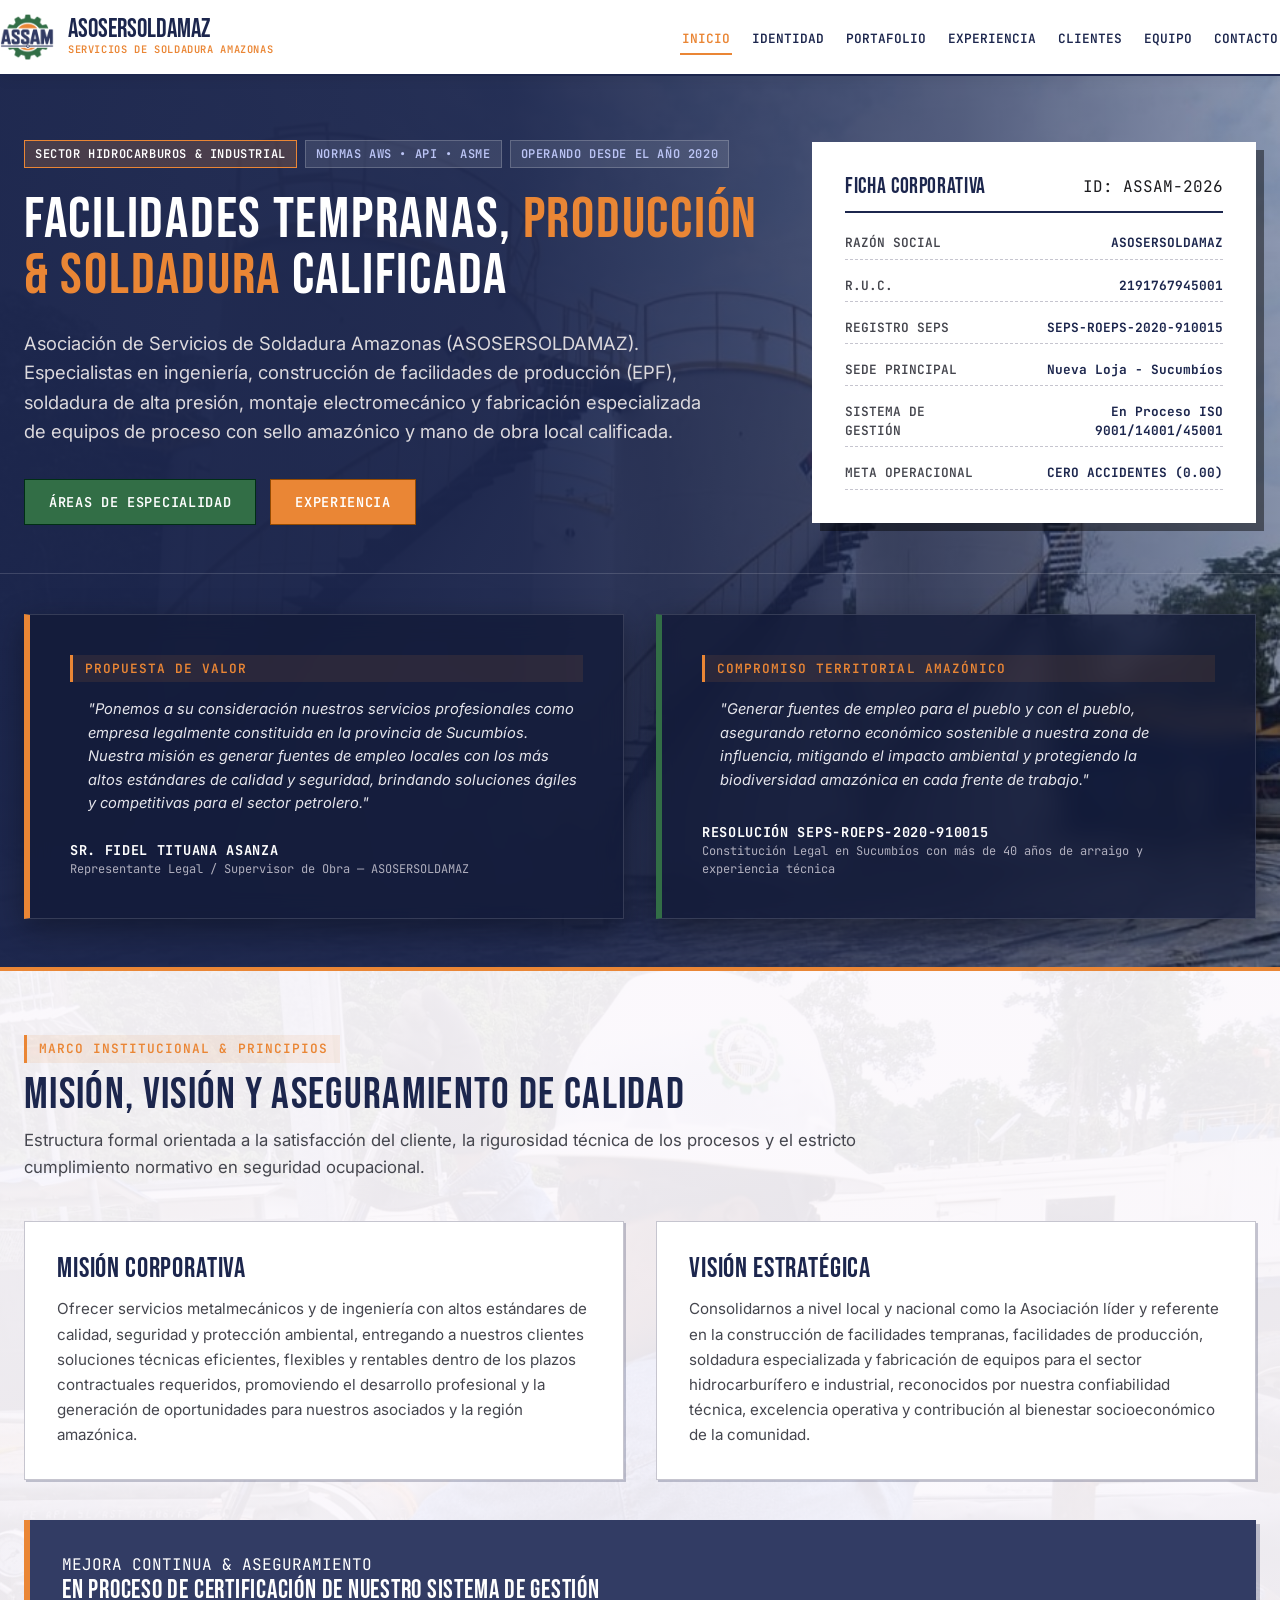
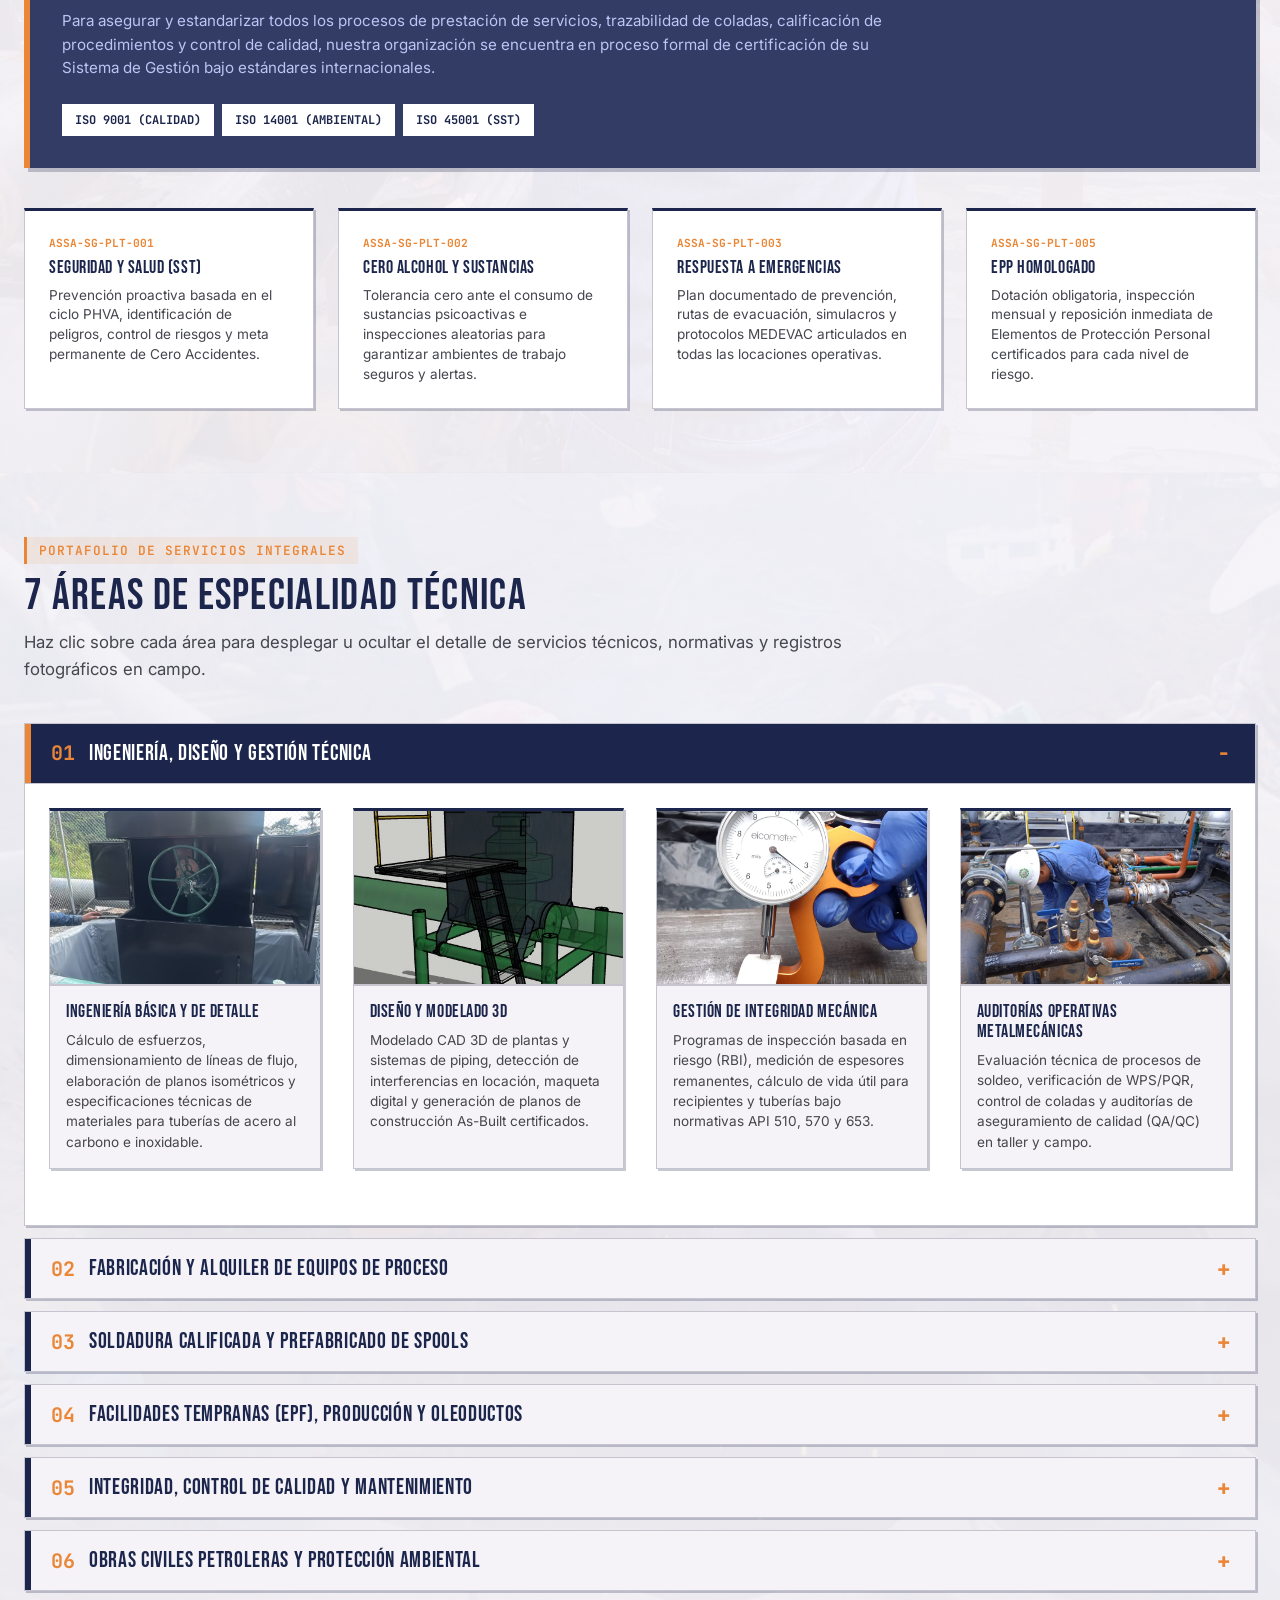
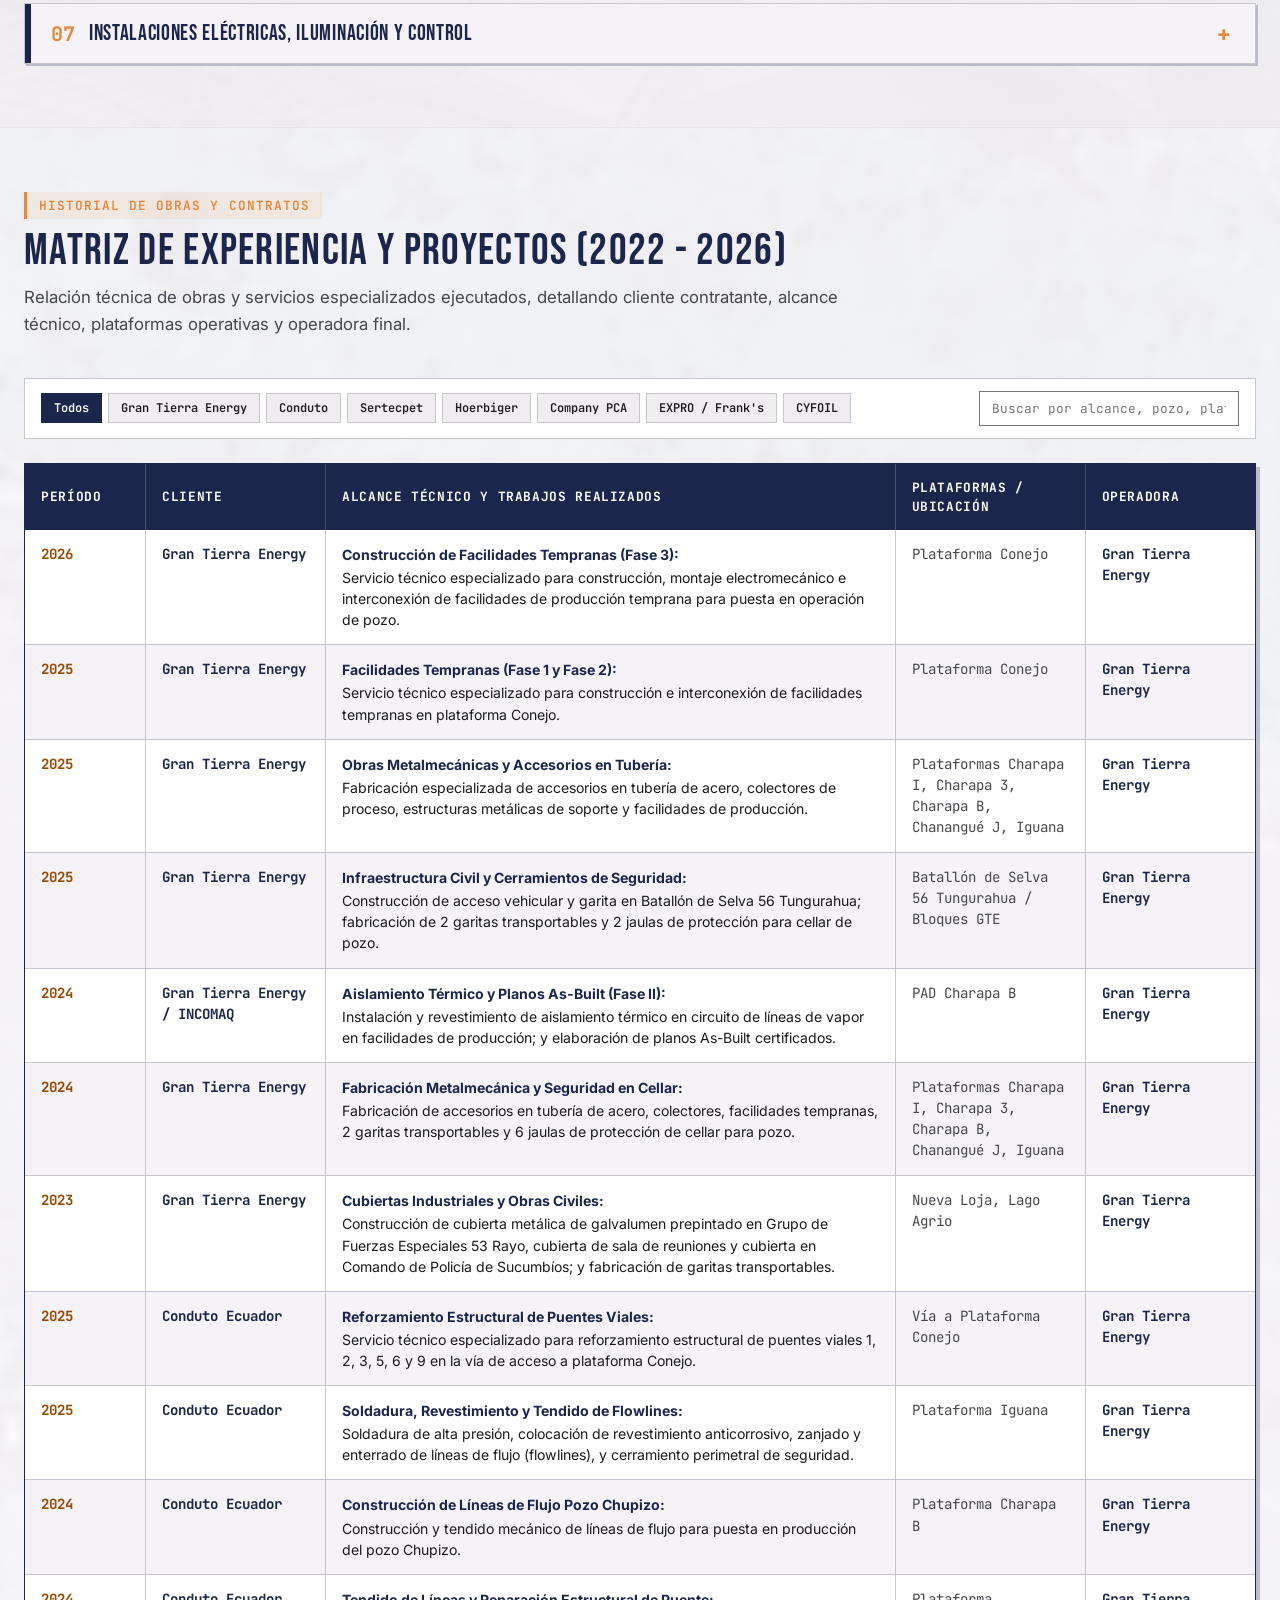
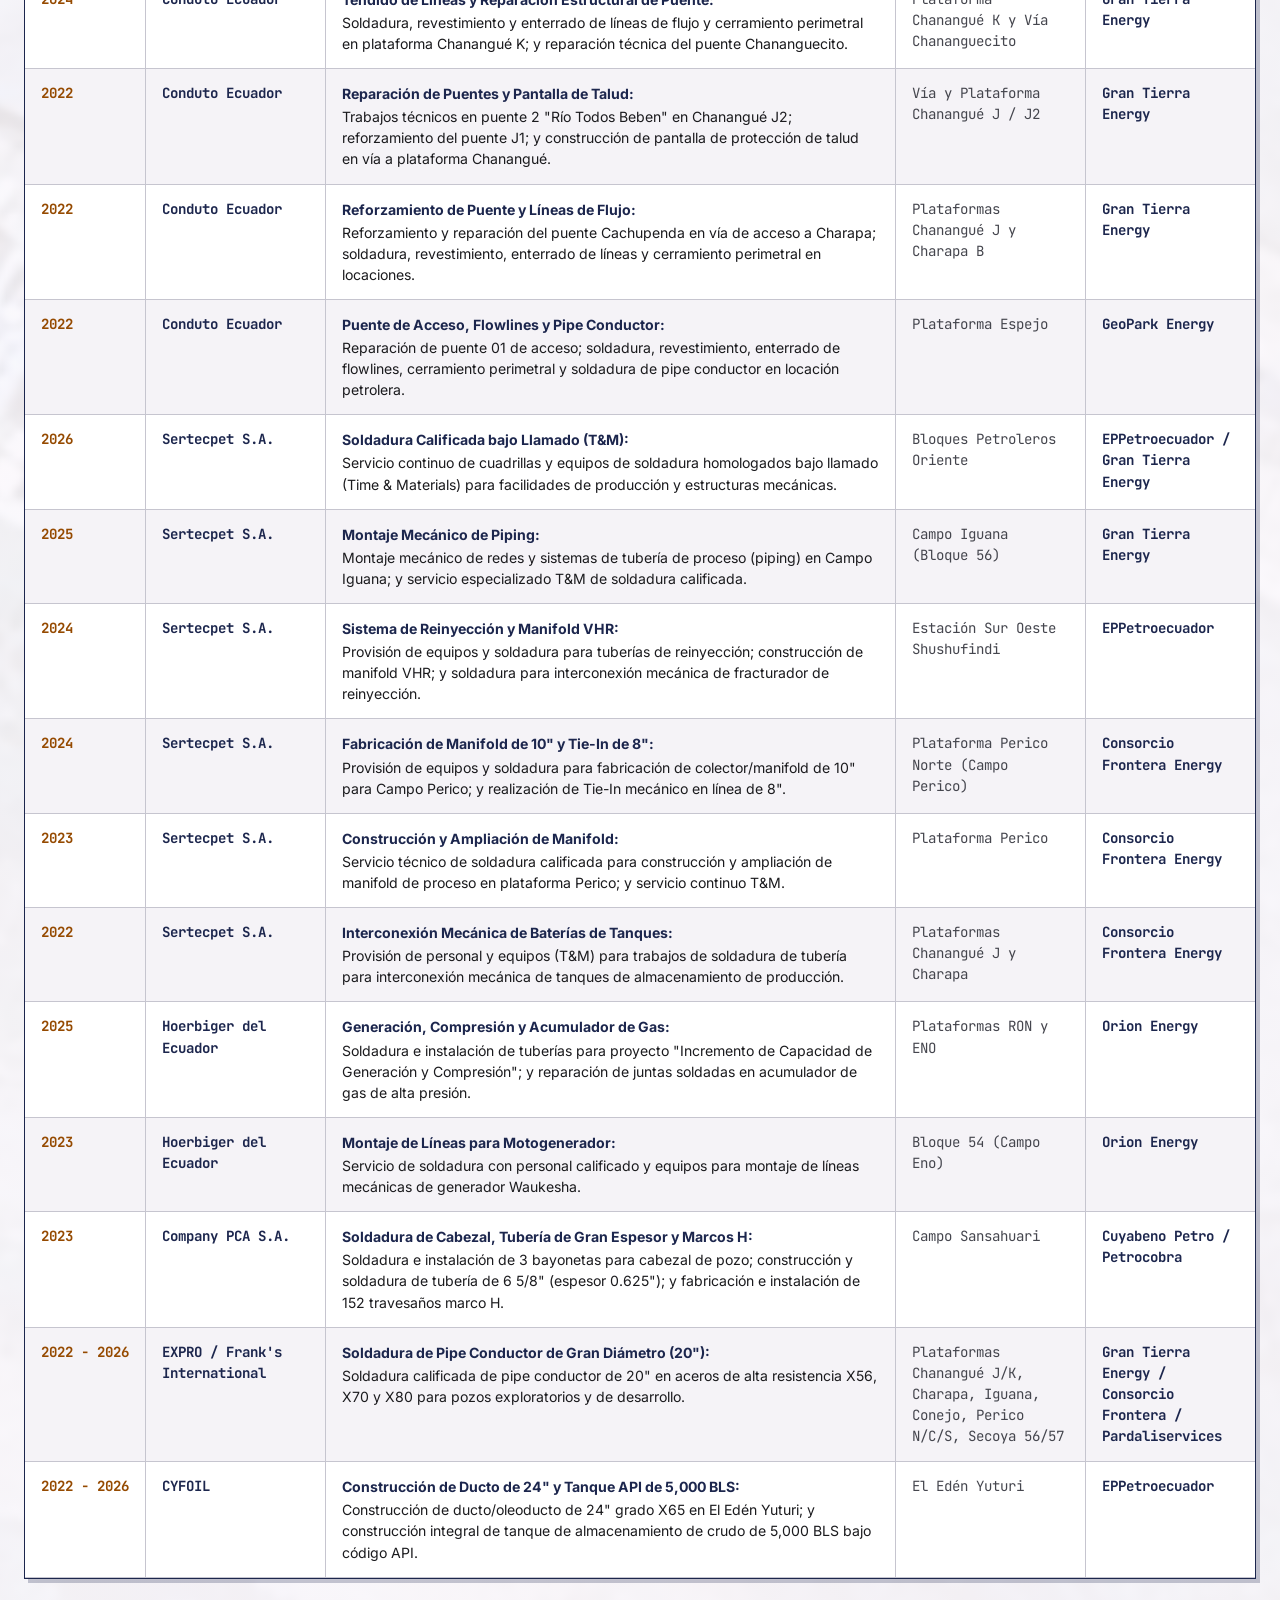
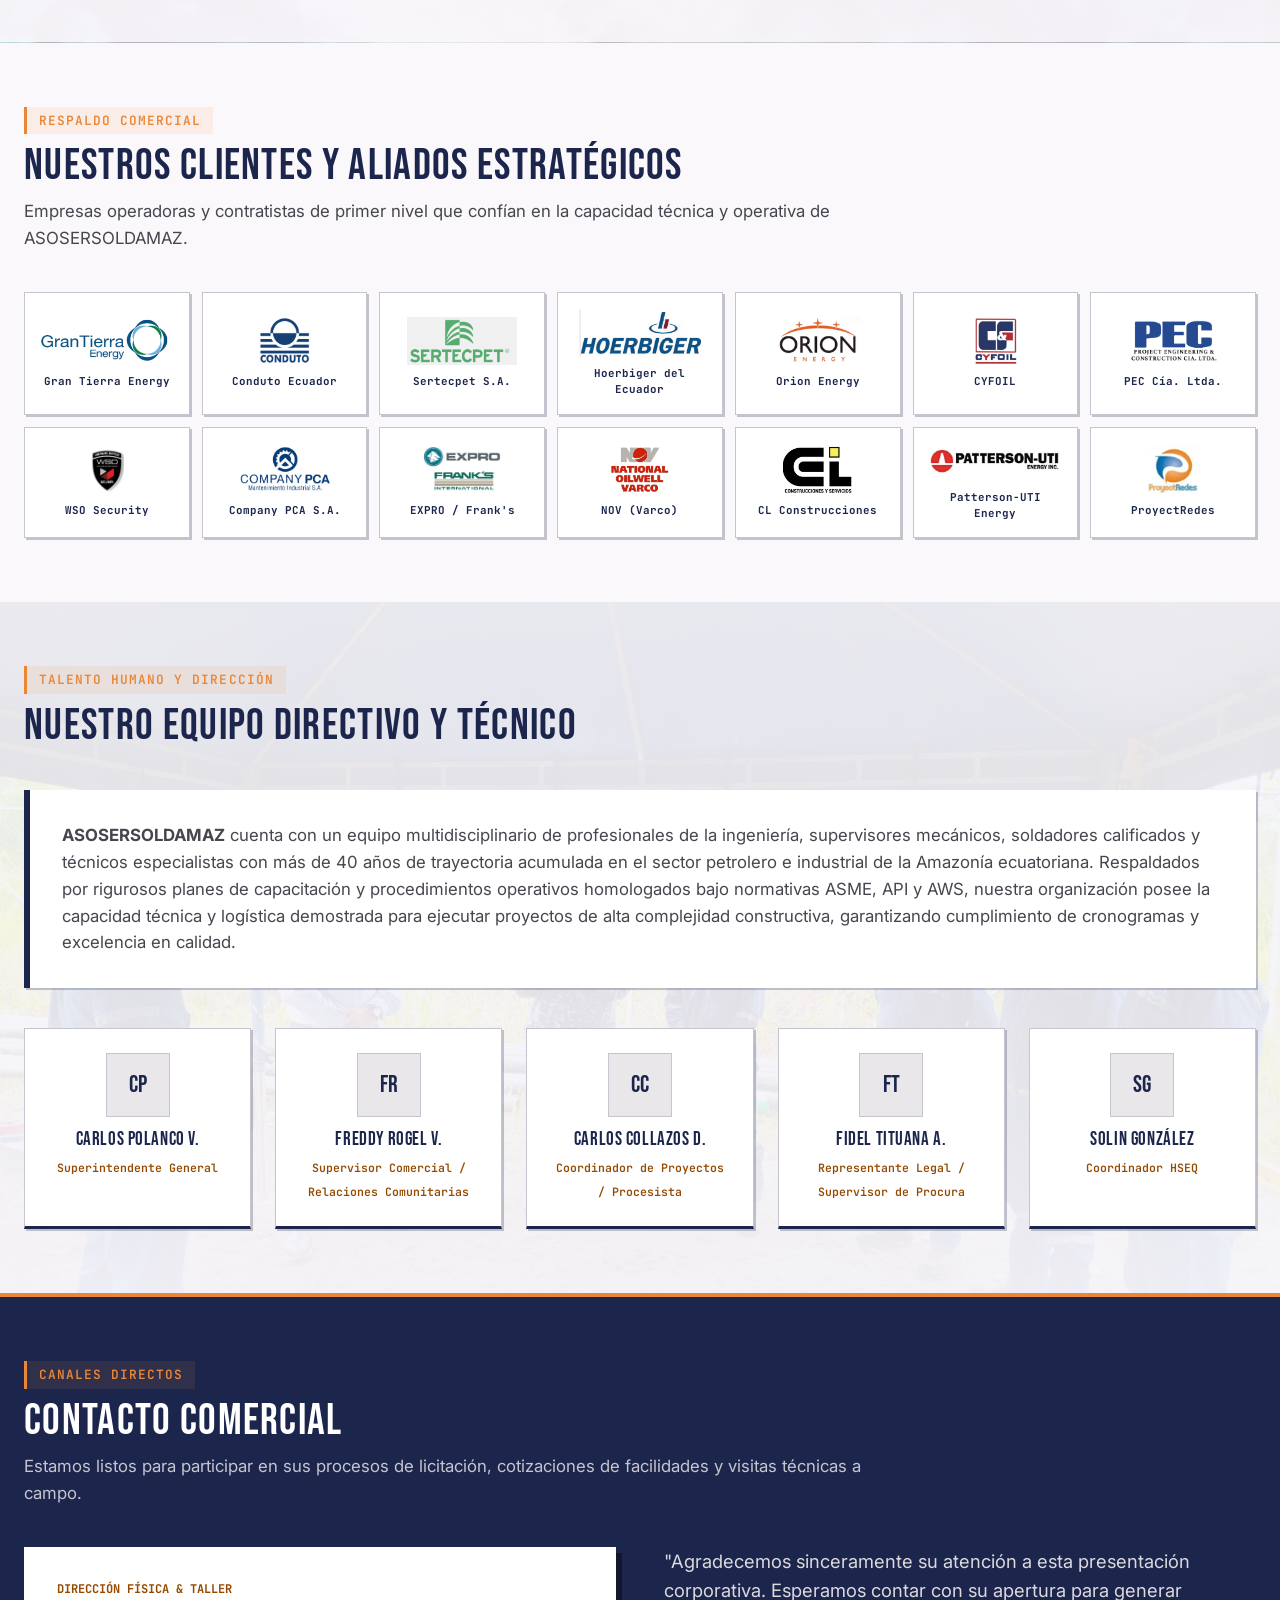
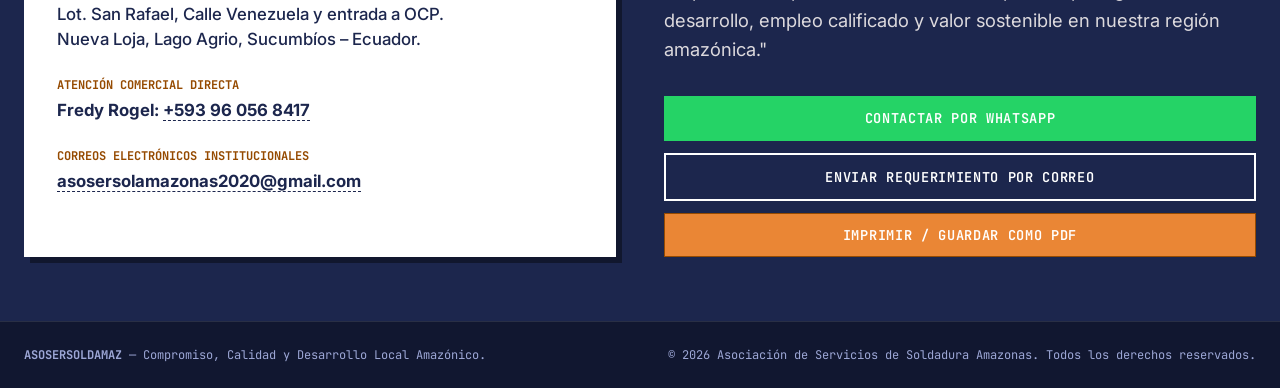
==== index.html @ a31b1094 "Website launch: brochure, standardized photos and section backgrounds" ====
<!DOCTYPE html>

<html lang="es">
<head>
<meta charset="utf-8"/>
<meta content="width=device-width, initial-scale=1.0" name="viewport"/>
<title>ASOSERSOLDAMAZ | Brochure Corporativo &amp; Servicios Metalmecánicos Petroleros</title>
<meta content="Presentación Corporativa de ASOSERSOLDAMAZ - Especialistas en construcción de facilidades tempranas (EPF), facilidades de producción, soldadura calificada, fabricación de equipos de proceso y mantenimiento industrial en la Amazonía ecuatoriana." name="description"/>
<!-- Tipografías Oficiales Industrial Tectonics (Google Fonts) -->
<link href="https://fonts.googleapis.com" rel="preconnect"/>
<link crossorigin="" href="https://fonts.gstatic.com" rel="preconnect"/>
<link href="https://fonts.googleapis.com/css2?family=Bebas+Neue&amp;family=Inter:wght@300;400;500;600;700&amp;family=JetBrains+Mono:wght@400;500;600;700&amp;display=swap" rel="stylesheet"/>
<!-- Hoja de Estilos Centralizada (Sin estilos inline en HTML) -->
<link href="styles.css" rel="stylesheet"/>
</head>
<body>
<!-- Navegación Principal -->
<nav class="navbar">
<div class="container navbar-content">
<a class="nav-brand" href="#inicio">
<img alt="Logo Oficial ASOSERSOLDAMAZ" src="Recursos/Logo_ASSAM_2.0.png"/>
<div class="brand-text-block">
<span class="brand-title">ASOSERSOLDAMAZ</span>
<span class="brand-sub">SERVICIOS DE SOLDADURA AMAZONAS</span>
</div>
</a>
<ul class="nav-links">
<li><a class="active" href="#inicio">Inicio</a></li>
<li><a href="#identidad">Identidad</a></li>
<li><a href="#especialidades">Portafolio</a></li>
<li><a href="#experiencia">Experiencia</a></li>
<li><a href="#clientes">Clientes</a></li>
<li><a href="#equipo">Equipo</a></li>
<li><a href="#contacto">Contacto</a></li>
</ul>
</div>
</nav>
<!-- PORTADA / HERO SECTION -->
<section class="hero" id="inicio">
<div class="container hero-grid">
<div class="hero-main">
<div class="hero-badge-group">
<span class="hero-badge highlight">SECTOR HIDROCARBUROS &amp; INDUSTRIAL</span>
<span class="hero-badge">NORMAS AWS • API • ASME</span>
<span class="hero-badge">OPERANDO DESDE EL AÑO 2020</span>
</div>
<h1 class="hero-title">
          FACILIDADES TEMPRANAS, <span>PRODUCCIÓN &amp; SOLDADURA</span> CALIFICADA
        </h1>
<p class="hero-desc">
          Asociación de Servicios de Soldadura Amazonas (ASOSERSOLDAMAZ). Especialistas en ingeniería, construcción de facilidades de producción (EPF), soldadura de alta presión, montaje electromecánico y fabricación especializada de equipos de proceso con sello amazónico y mano de obra local calificada.
        </p>
<div class="hero-ctas">
<a class="btn btn-green" href="#especialidades">
<span>Áreas de Especialidad</span>
</a>
<a class="btn btn-orange" href="#experiencia">
<span>Experiencia</span>
</a>
</div>
</div>
<div class="hero-sidebar">
<div class="hero-card">
<div class="hero-card-header">
<h3 class="hero-card-title">FICHA CORPORATIVA</h3>
<span class="tech-badge">ID: ASSAM-2026</span>
</div>
<ul class="hero-specs-list">
<li class="hero-spec-item">
<span class="hero-spec-label">RAZÓN SOCIAL</span>
<span class="hero-spec-value">ASOSERSOLDAMAZ</span>
</li>
<li class="hero-spec-item">
<span class="hero-spec-label">R.U.C.</span>
<span class="hero-spec-value">2191767945001</span>
</li>
<li class="hero-spec-item">
<span class="hero-spec-label">REGISTRO SEPS</span>
<span class="hero-spec-value">SEPS-ROEPS-2020-910015</span>
</li>
<li class="hero-spec-item">
<span class="hero-spec-label">SEDE PRINCIPAL</span>
<span class="hero-spec-value">Nueva Loja - Sucumbíos</span>
</li>
<li class="hero-spec-item">
<span class="hero-spec-label">SISTEMA DE GESTIÓN</span>
<span class="hero-spec-value">En Proceso ISO 9001/14001/45001</span>
</li>
<li class="hero-spec-item">
<span class="hero-spec-label">META OPERACIONAL</span>
<span class="hero-spec-value">CERO ACCIDENTES (0.00)</span>
</li>
</ul>
</div>
</div>
</div>
<!-- PROPUESTA DE VALOR & COMPROMISO TERRITORIAL AMAZÓNICO (PARTE INTEGRAL DE INICIO) -->
<div class="container hero-value-container">
<div class="value-prop-grid">
<div class="value-card highlight-orange">
<span class="section-tag">PROPUESTA DE VALOR</span>
<p class="value-quote">
            "Ponemos a su consideración nuestros servicios profesionales como empresa legalmente constituida en la provincia de Sucumbíos. Nuestra misión es generar fuentes de empleo locales con los más altos estándares de calidad y seguridad, brindando soluciones ágiles y competitivas para el sector petrolero."
          </p>
<div class="value-author">SR. FIDEL TITUANA ASANZA</div>
<div class="value-sub">Representante Legal / Supervisor de Obra — ASOSERSOLDAMAZ</div>
</div>
<div class="value-card highlight-green">
<span class="section-tag">COMPROMISO TERRITORIAL AMAZÓNICO</span>
<p class="value-quote">
            "Generar fuentes de empleo para el pueblo y con el pueblo, asegurando retorno económico sostenible a nuestra zona de influencia, mitigando el impacto ambiental y protegiendo la biodiversidad amazónica en cada frente de trabajo."
          </p>
<div class="value-author">RESOLUCIÓN SEPS-ROEPS-2020-910015</div>
<div class="value-sub">Constitución Legal en Sucumbíos con más de 40 años de arraigo y experiencia técnica</div>
</div>
</div>
</div>
</section>
<!-- MISIÓN, VISIÓN & SISTEMA DE GESTIÓN -->
<section class="section-gap" id="identidad">
<div class="container">
<div class="section-header">
<span class="section-tag">MARCO INSTITUCIONAL &amp; PRINCIPIOS</span>
<h2 class="section-title">MISIÓN, VISIÓN Y ASEGURAMIENTO DE CALIDAD</h2>
<p class="section-subtitle">
          Estructura formal orientada a la satisfacción del cliente, la rigurosidad técnica de los procesos y el estricto cumplimiento normativo en seguridad ocupacional.
        </p>
</div>
<div class="mv-grid">
<div class="mv-box">
<h3>MISIÓN CORPORATIVA</h3>
<p>
            Ofrecer servicios metalmecánicos y de ingeniería con altos estándares de calidad, seguridad y protección ambiental, entregando a nuestros clientes soluciones técnicas eficientes, flexibles y rentables dentro de los plazos contractuales requeridos, promoviendo el desarrollo profesional y la generación de oportunidades para nuestros asociados y la región amazónica.
          </p>
</div>
<div class="mv-box">
<h3>VISIÓN ESTRATÉGICA</h3>
<p>
            Consolidarnos a nivel local y nacional como la Asociación líder y referente en la construcción de facilidades tempranas, facilidades de producción, soldadura especializada y fabricación de equipos para el sector hidrocarburífero e industrial, reconocidos por nuestra confiabilidad técnica, excelencia operativa y contribución al bienestar socioeconómico de la comunidad.
          </p>
</div>
</div>
<!-- Banner de Proceso de Certificación -->
<div class="cert-banner">
<div class="cert-banner-content">
<div>
<span class="tech-badge">MEJORA CONTINUA &amp; ASEGURAMIENTO</span>
<h3 class="cert-title">EN PROCESO DE CERTIFICACIÓN DE NUESTRO SISTEMA DE GESTIÓN</h3>
<p class="cert-desc">
              Para asegurar y estandarizar todos los procesos de prestación de servicios, trazabilidad de coladas, calificación de procedimientos y control de calidad, nuestra organización se encuentra en proceso formal de certificación de su Sistema de Gestión bajo estándares internacionales.
            </p>
</div>
<div class="cert-badges">
<span class="cert-iso-badge">ISO 9001 (CALIDAD)</span>
<span class="cert-iso-badge">ISO 14001 (AMBIENTAL)</span>
<span class="cert-iso-badge">ISO 45001 (SST)</span>
</div>
</div>
</div>
<!-- Políticas de Gestión -->
<div class="policies-grid">
<div class="policy-card">
<span class="policy-code">ASSA-SG-PLT-001</span>
<h4>Seguridad y Salud (SST)</h4>
<p>Prevención proactiva basada en el ciclo PHVA, identificación de peligros, control de riesgos y meta permanente de Cero Accidentes.</p>
</div>
<div class="policy-card">
<span class="policy-code">ASSA-SG-PLT-002</span>
<h4>Cero Alcohol y Sustancias</h4>
<p>Tolerancia cero ante el consumo de sustancias psicoactivas e inspecciones aleatorias para garantizar ambientes de trabajo seguros y alertas.</p>
</div>
<div class="policy-card">
<span class="policy-code">ASSA-SG-PLT-003</span>
<h4>Respuesta a Emergencias</h4>
<p>Plan documentado de prevención, rutas de evacuación, simulacros y protocolos MEDEVAC articulados en todas las locaciones operativas.</p>
</div>
<div class="policy-card">
<span class="policy-code">ASSA-SG-PLT-005</span>
<h4>EPP Homologado</h4>
<p>Dotación obligatoria, inspección mensual y reposición inmediata de Elementos de Protección Personal certificados para cada nivel de riesgo.</p>
</div>
</div>
</div>
</section>
<!-- ESPECIALIDADES EN HIDROCARBUROS & INDUSTRIA (7 ÁREAS - ACORDEÓN DESPLEGABLE) -->
<section class="section-gap" id="especialidades">
<div class="container">
<div class="section-header">
<span class="section-tag">PORTAFOLIO DE SERVICIOS INTEGRALES</span>
<h2 class="section-title">7 ÁREAS DE ESPECIALIDAD TÉCNICA</h2>
<p class="section-subtitle">
          Haz clic sobre cada área para desplegar u ocultar el detalle de servicios técnicos, normativas y registros fotográficos en campo.
        </p>
</div>
<!-- Contenedor Acordeón Desplegable -->
<div class="areas-accordion">
<!-- 01. Ingeniería & Modelado 3D -->
<div class="accordion-item">
<button class="accordion-header active" data-target="panel-01" type="button">
<div class="accordion-header-title">
<span class="accordion-number">01</span>
<span class="accordion-header-text">INGENIERÍA, DISEÑO Y GESTIÓN TÉCNICA</span>
</div>
<div class="accordion-header-meta">
<span class="accordion-icon">−</span>
</div>
</button>
<div class="accordion-body open" id="panel-01">
<div class="area-items-grid">
<!-- 01.1 Ingeniería Básica y de Detalle -->
<div class="spec-item-card has-image">
<div class="spec-card-img-wrap" data-caption="Ingeniería Básica y de Detalle: Fabricación e instalación de caseta de protección estructural para válvula de línea" data-full-img="Recursos/Fotos/01_Ingenieria_Diseno_3D/01_Ingenieria_Basica_Caseta_Proteccion.jpeg">
<img alt="Ingeniería Básica y de Detalle" class="spec-card-img" src="Recursos/Fotos/01_Ingenieria_Diseno_3D/01_Ingenieria_Basica_Caseta_Proteccion.jpeg"/>
<span class="spec-card-zoom-hint">AMPLIAR FOTO ⤢</span>
</div>
<div class="spec-card-content">
<h4>Ingeniería Básica y de Detalle</h4>
<p>Cálculo de esfuerzos, dimensionamiento de líneas de flujo, elaboración de planos isométricos y especificaciones técnicas de materiales para tuberías de acero al carbono e inoxidable.</p>
</div>
</div>
<!-- 01.2 Diseño y Modelado 3D -->
<div class="spec-item-card has-image">
<div class="spec-card-img-wrap" data-caption="Diseño y Modelado CAD 3D: Maqueta digital, plataforma de acceso y detección de interferencias en locación" data-full-img="Recursos/Fotos/01_Ingenieria_Diseno_3D/02_Diseno_Modelado_CAD_3D_Maqueta.jpeg">
<img alt="Diseño y Modelado 3D" class="spec-card-img" src="Recursos/Fotos/01_Ingenieria_Diseno_3D/02_Diseno_Modelado_CAD_3D_Maqueta.jpeg"/>
<span class="spec-card-zoom-hint">AMPLIAR FOTO ⤢</span>
</div>
<div class="spec-card-content">
<h4>Diseño y Modelado 3D</h4>
<p>Modelado CAD 3D de plantas y sistemas de piping, detección de interferencias en locación, maqueta digital y generación de planos de construcción As-Built certificados.</p>
</div>
</div>
<!-- 01.3 Gestión de Integridad Mecánica -->
<div class="spec-item-card has-image">
<div class="spec-card-img-wrap" data-caption="Gestión de Integridad Mecánica: Medición de espesores y perfil de anclaje con micrómetro digital Elcometer" data-full-img="Recursos/Fotos/01_Ingenieria_Diseno_3D/03_Gestion_Integridad_Mecanica_API.png">
<img alt="Gestión de Integridad Mecánica" class="spec-card-img" src="Recursos/Fotos/01_Ingenieria_Diseno_3D/03_Gestion_Integridad_Mecanica_API.png"/>
<span class="spec-card-zoom-hint">AMPLIAR FOTO ⤢</span>
</div>
<div class="spec-card-content">
<h4>Gestión de Integridad Mecánica</h4>
<p>Programas de inspección basada en riesgo (RBI), medición de espesores remanentes, cálculo de vida útil para recipientes y tuberías bajo normativas API 510, 570 y 653.</p>
</div>
</div>
<!-- 01.4 Auditorías Operativas Metalmecánicas -->
<div class="spec-item-card has-image">
<div class="spec-card-img-wrap" data-caption="Auditorías Operativas: Control de calidad QA/QC y aprobación de líneas con ensayos no destructivos (PT/VT: OK)" data-full-img="Recursos/Fotos/01_Ingenieria_Diseno_3D/04_Auditorias_Calidad_QAQC_Soldadura.png">
<img alt="Auditorías Operativas Metalmecánicas" class="spec-card-img" src="Recursos/Fotos/01_Ingenieria_Diseno_3D/04_Auditorias_Calidad_QAQC_Soldadura.png"/>
<span class="spec-card-zoom-hint">AMPLIAR FOTO ⤢</span>
</div>
<div class="spec-card-content">
<h4>Auditorías Operativas Metalmecánicas</h4>
<p>Evaluación técnica de procesos de soldeo, verificación de WPS/PQR, control de coladas y auditorías de aseguramiento de calidad (QA/QC) en taller y campo.</p>
</div>
</div>
</div>
</div>
</div>
<!-- 02. Fabricación de Equipos & Skids -->
<div class="accordion-item">
<button class="accordion-header" data-target="panel-02" type="button">
<div class="accordion-header-title">
<span class="accordion-number">02</span>
<span class="accordion-header-text">FABRICACIÓN Y ALQUILER DE EQUIPOS DE PROCESO</span>
</div>
<div class="accordion-header-meta">
<span class="accordion-icon">+</span>
</div>
</button>
<div class="accordion-body" id="panel-02">
<div class="area-items-grid">
<!-- 02.1 Tanques de Almacenamiento -->
<div class="spec-item-card has-image">
<div class="spec-card-img-wrap" data-caption="Tanques de Almacenamiento: Batería de tanques verticales API para crudo y fluidos de proceso con red de piping" data-full-img="Recursos/Fotos/02_Fabricacion_Equipos_Proceso/01_Tanques_Almacenamiento_API.jpeg">
<img alt="Tanques de Almacenamiento" class="spec-card-img" src="Recursos/Fotos/02_Fabricacion_Equipos_Proceso/01_Tanques_Almacenamiento_API.jpeg"/>
<span class="spec-card-zoom-hint">AMPLIAR FOTO ⤢</span>
</div>
<div class="spec-card-content">
<h4>Tanques de Almacenamiento</h4>
<p>Fabricación, armado y montaje en campo bajo normas API 650 y API 653 para almacenamiento de crudo, condensados, agua de formación y combustibles.</p>
</div>
</div>
<!-- 02.2 Scrubbers & K.O. Drums -->
<div class="spec-item-card has-image">
<div class="spec-card-img-wrap" data-caption="Scrubbers &amp; K.O. Drums: Fabricación y montaje de depurador de gas vertical con conexiones bridadas y manway de inspección" data-full-img="Recursos/Fotos/02_Fabricacion_Equipos_Proceso/02_Fabricacion_Scrubber_Recipiente_Presion.png">
<img alt="Scrubbers y K.O. Drums" class="spec-card-img" src="Recursos/Fotos/02_Fabricacion_Equipos_Proceso/02_Fabricacion_Scrubber_Recipiente_Presion.png"/>
<span class="spec-card-zoom-hint">AMPLIAR FOTO ⤢</span>
</div>
<div class="spec-card-content">
<h4>Scrubbers &amp; K.O. Drums</h4>
<p>Fabricación de depuradores de gas y tambores Knock-Out de alta presión para separación de fases y protección de compresores en estaciones de flujo.</p>
</div>
</div>
<!-- 02.3 Filtros Coalescentes & Separadores -->
<div class="spec-item-card has-image">
<div class="spec-card-img-wrap" data-caption="Filtros Coalescentes &amp; Separadores: Skid modular duplex de filtración de alta eficiencia para gas combustible en plataforma" data-full-img="Recursos/Fotos/02_Fabricacion_Equipos_Proceso/03_Skid_Filtros_Coalescentes_Plataforma.jpeg">
<img alt="Filtros Coalescentes" class="spec-card-img" src="Recursos/Fotos/02_Fabricacion_Equipos_Proceso/03_Skid_Filtros_Coalescentes_Plataforma.jpeg"/>
<span class="spec-card-zoom-hint">AMPLIAR FOTO ⤢</span>
</div>
<div class="spec-card-content">
<h4>Filtros Coalescentes &amp; Separadores</h4>
<p>Unidades de filtración de alta eficiencia para separación de agua/hidrocarburos y acondicionamiento de gas combustible para motogeneradores.</p>
</div>
</div>
<!-- 02.4 Teas y Antorchas de Combustión -->
<div class="spec-item-card has-image">
<div class="spec-card-img-wrap" data-caption="Teas y Antorchas de Combustión: Instalación de torre vertical de desfogue (flare) y línea de gas en área de contención" data-full-img="Recursos/Fotos/02_Fabricacion_Equipos_Proceso/04_Torre_Tea_Combustion_Flare.jpeg">
<img alt="Torre de Tea y Flare" class="spec-card-img" src="Recursos/Fotos/02_Fabricacion_Equipos_Proceso/04_Torre_Tea_Combustion_Flare.jpeg"/>
<span class="spec-card-zoom-hint">AMPLIAR FOTO ⤢</span>
</div>
<div class="spec-card-content">
<h4>Teas y Antorchas de Combustión</h4>
<p>Fabricación y montaje de estructuras verticales de desfogue (flares), cabezales de combustión de gas, líneas de ignición y sistemas de alivio.</p>
</div>
</div>
<!-- 02.5 Skids Mecánicos Modulares -->
<div class="spec-item-card has-image">
<div class="spec-card-img-wrap" data-caption="Skids Mecánicos Modulares: Paquete de proceso integrado sobre patín estructural con instrumentación completa y válvulas" data-full-img="Recursos/Fotos/02_Fabricacion_Equipos_Proceso/05_Skid_Proceso_Instrumentado_Valvulas.jpeg">
<img alt="Skids Mecánicos Modulares" class="spec-card-img" src="Recursos/Fotos/02_Fabricacion_Equipos_Proceso/05_Skid_Proceso_Instrumentado_Valvulas.jpeg"/>
<span class="spec-card-zoom-hint">AMPLIAR FOTO ⤢</span>
</div>
<div class="spec-card-content">
<h4>Skids Mecánicos Modulares</h4>
<p>Montaje de paquetes integrados sobre patín estructural: unidades de bombeo, inyección química, sistemas de medición y colectores de proceso.</p>
</div>
</div>
<!-- 02.6 Manifolds & Botas de Gas -->
<div class="spec-item-card has-image">
<div class="spec-card-img-wrap" data-caption="Manifolds &amp; Botas de Gas: Colector distribuidor de alta presión con válvulas bridadas y manómetros en cubeto de producción" data-full-img="Recursos/Fotos/02_Fabricacion_Equipos_Proceso/06_Manifold_Distribucion_Valvulas_Bridas.png">
<img alt="Manifolds y Colectores" class="spec-card-img" src="Recursos/Fotos/02_Fabricacion_Equipos_Proceso/06_Manifold_Distribucion_Valvulas_Bridas.png"/>
<span class="spec-card-zoom-hint">AMPLIAR FOTO ⤢</span>
</div>
<div class="spec-card-content">
<h4>Manifolds &amp; Botas de Gas</h4>
<p>Distribuidores de flujo de alta presión en diámetros de 8", 10", 12" y superiores, con boquillas weldolet, válvulas bridadas y derivaciones de pozo.</p>
</div>
</div>
</div>
</div>
</div>
<!-- 03. Soldadura Calificada & Spools -->
<div class="accordion-item">
<button class="accordion-header" data-target="panel-03" type="button">
<div class="accordion-header-title">
<span class="accordion-number">03</span>
<span class="accordion-header-text">SOLDADURA CALIFICADA Y PREFABRICADO DE SPOOLS</span>
</div>
<div class="accordion-header-meta">
<span class="accordion-icon">+</span>
</div>
</button>
<div class="accordion-body" id="panel-03">
<div class="area-items-grid">
<!-- 03.1 Soldadura de Tubería Calificada -->
<div class="spec-item-card has-image">
<div class="spec-card-img-wrap" data-caption="Soldadura de Tubería Calificada: Soldador homologado en posición 5G/6G sobre pipe conductor de gran diámetro" data-full-img="Recursos/Fotos/03_Soldadura_Calificada_Spools/01_Soldadura_Tuberia_Calificada_5G_6G.jpeg">
<img alt="Soldadura Calificada" class="spec-card-img" src="Recursos/Fotos/03_Soldadura_Calificada_Spools/01_Soldadura_Tuberia_Calificada_5G_6G.jpeg"/>
<span class="spec-card-zoom-hint">AMPLIAR FOTO ⤢</span>
</div>
<div class="spec-card-content">
<h4>Soldadura de Tubería Calificada</h4>
<p>Soldadores calificados (WPQ) en procesos SMAW (electrodos celulósicos y bajo hidrógeno con termo portátil), GTAW/TIG y FCAW para tuberías en aceros grado B, X56, X70 y X80.</p>
</div>
</div>
<!-- 03.2 Soldadura de Tubería Enterrada -->
<div class="spec-item-card has-image">
<div class="spec-card-img-wrap" data-caption="Soldadura de Tubería Enterrada: Cuadrilla de soldadores calificados ejecutando soldadura en zanja para línea de flujo" data-full-img="Recursos/Fotos/03_Soldadura_Calificada_Spools/02_Soldadura_Tuberia_Enterrada_Zanja.jpg">
<img alt="Soldadura en Zanja" class="spec-card-img" src="Recursos/Fotos/03_Soldadura_Calificada_Spools/02_Soldadura_Tuberia_Enterrada_Zanja.jpg"/>
<span class="spec-card-zoom-hint">AMPLIAR FOTO ⤢</span>
</div>
<div class="spec-card-content">
<h4>Soldadura de Tubería Enterrada</h4>
<p>Ejecución especializada de soldadura a tope en zanjas para líneas de flujo (flowlines), cruces viales y redes de transporte con rigurosa preparación y alineación.</p>
</div>
</div>
<!-- 03.3 Prefabricado de Spools de Tubería -->
<div class="spec-item-card has-image">
<div class="spec-card-img-wrap" data-caption="Prefabricado de Spools: Armado y soldadura de spools con brida RTJ y boquillas weldolet en carpa de campo" data-full-img="Recursos/Fotos/03_Soldadura_Calificada_Spools/03_Prefabricado_Spools_Grampa_Alineacion.jpeg">
<img alt="Prefabricado de Spools" class="spec-card-img" src="Recursos/Fotos/03_Soldadura_Calificada_Spools/03_Prefabricado_Spools_Grampa_Alineacion.jpeg"/>
<span class="spec-card-zoom-hint">AMPLIAR FOTO ⤢</span>
</div>
<div class="spec-card-content">
<h4>Prefabricado de Spools de Tubería</h4>
<p>Fabricación en taller bajo carpas de campo con control dimensional milimétrico, uso de grampas de alineación exterior y ajuste perfecto de bridas.</p>
</div>
</div>
<!-- 03.4 Soldadura Estructural Calificada -->
<div class="spec-item-card has-image">
<div class="spec-card-img-wrap" data-caption="Soldadura Estructural Calificada: Construcción y montaje de puente metálico vehicular sobre pilotes de tubería en selva" data-full-img="Recursos/Fotos/03_Soldadura_Calificada_Spools/04_Soldadura_Estructural_Puente_Metalico.jpeg">
<img alt="Soldadura Estructural" class="spec-card-img" src="Recursos/Fotos/03_Soldadura_Calificada_Spools/04_Soldadura_Estructural_Puente_Metalico.jpeg"/>
<span class="spec-card-zoom-hint">AMPLIAR FOTO ⤢</span>
</div>
<div class="spec-card-content">
<h4>Soldadura Estructural Calificada</h4>
<p>Fabricación de vigas, pórticos, racks de tubería, soportes H y puentes metálicos vehiculares y peatonales bajo especificación AWS D1.1.</p>
</div>
</div>
<!-- 03.5 Trabajos de Hot Tapping (En Caliente) -->
<div class="spec-item-card has-image">
<div class="spec-card-img-wrap" data-caption="Trabajos de Hot Tapping: Intervención y soldadura en línea de cabezal de pozo bajo rigurosos protocolos de seguridad" data-full-img="Recursos/Fotos/03_Soldadura_Calificada_Spools/05_Trabajos_Hot_Tapping_Linea_Viva.png">
<img alt="Hot Tapping" class="spec-card-img" src="Recursos/Fotos/03_Soldadura_Calificada_Spools/05_Trabajos_Hot_Tapping_Linea_Viva.png"/>
<span class="spec-card-zoom-hint">AMPLIAR FOTO ⤢</span>
</div>
<div class="spec-card-content">
<h4>Trabajos de Hot Tapping (En Caliente)</h4>
<p>Intervenciones en caliente bajo procedimiento ASSAM-PR-OPE-013 para soldadura de split tees y perforación controlada en líneas en servicio sin parada de planta.</p>
</div>
</div>
<!-- 03.6 Trazabilidad de Consumibles -->
<div class="spec-item-card has-image">
<div class="spec-card-img-wrap" data-caption="Trazabilidad y Calidad: Cordones de soldadura a tope con rigurosa inspección visual y control de temperatura entre pases" data-full-img="Recursos/Fotos/03_Soldadura_Calificada_Spools/06_Trazabilidad_Cordones_Soldadura_Tope.jpeg">
<img alt="Trazabilidad de Soldadura" class="spec-card-img" src="Recursos/Fotos/03_Soldadura_Calificada_Spools/06_Trazabilidad_Cordones_Soldadura_Tope.jpeg"/>
<span class="spec-card-zoom-hint">AMPLIAR FOTO ⤢</span>
</div>
<div class="spec-card-content">
<h4>Trazabilidad de Consumibles</h4>
<p>Control estricto de temperatura entre pases, mantenimiento de electrodos en hornos portátiles y registro de junta soldada en planos As-Built.</p>
</div>
</div>
</div>
</div>
</div>
<!-- 04. Facilidades EPF & Oleoductos -->
<div class="accordion-item">
<button class="accordion-header" data-target="panel-04" type="button">
<div class="accordion-header-title">
<span class="accordion-number">04</span>
<span class="accordion-header-text">FACILIDADES TEMPRANAS (EPF), PRODUCCIÓN Y OLEODUCTOS</span>
</div>
<div class="accordion-header-meta">
<span class="accordion-icon">+</span>
</div>
</button>
<div class="accordion-body" id="panel-04">
<div class="area-items-grid">
<!-- 04.1 Facilidades Tempranas (EPF) -->
<div class="spec-item-card has-image">
<div class="spec-card-img-wrap" data-caption="Facilidades Tempranas (EPF): Vista aérea y layout de facilidades tempranas en locación petrolera Pozo Conejo" data-full-img="Recursos/Fotos/04_Facilidades_Produccion_EPF/01_Facilidades_Tempranas_EPF_Chanangue.png">
<img alt="Facilidades Tempranas" class="spec-card-img" src="Recursos/Fotos/04_Facilidades_Produccion_EPF/01_Facilidades_Tempranas_EPF_Chanangue.png"/>
<span class="spec-card-zoom-hint">AMPLIAR FOTO ⤢</span>
</div>
<div class="spec-card-content">
<h4>Facilidades Tempranas (EPF)</h4>
<p>Construcción modular e interconexión mecánica para puesta en producción inmediata de pozos exploratorios y de desarrollo (Fases 1, 2 y 3).</p>
</div>
</div>
<!-- 04.2 Facilidades de Producción -->
<div class="spec-item-card has-image">
<div class="spec-card-img-wrap" data-caption="Facilidades de Producción: Infraestructura permanente y baterías operativas en Plataforma Iguana" data-full-img="Recursos/Fotos/04_Facilidades_Produccion_EPF/02_Facilidades_Produccion_Iguana.png">
<img alt="Facilidades de Producción" class="spec-card-img" src="Recursos/Fotos/04_Facilidades_Produccion_EPF/02_Facilidades_Produccion_Iguana.png"/>
<span class="spec-card-zoom-hint">AMPLIAR FOTO ⤢</span>
</div>
<div class="spec-card-content">
<h4>Facilidades de Producción</h4>
<p>Montaje de estaciones permanentes de recolección, separación de crudo/gas/agua, manifolds de cabezal y baterías de tanques API.</p>
</div>
</div>
<!-- 04.3 Construcción y Mantenimiento de Oleoductos -->
<div class="spec-item-card has-image">
<div class="spec-card-img-wrap" data-caption="Oleoductos y Flowlines: Tendido y soldadura en zanja para transporte de hidrocarburos y fluidos de reinyección" data-full-img="Recursos/Fotos/04_Facilidades_Produccion_EPF/03_Construccion_Oleoductos_Flowlines.jpeg">
<img alt="Construcción de Oleoductos" class="spec-card-img" src="Recursos/Fotos/04_Facilidades_Produccion_EPF/03_Construccion_Oleoductos_Flowlines.jpeg"/>
<span class="spec-card-zoom-hint">AMPLIAR FOTO ⤢</span>
</div>
<div class="spec-card-content">
<h4>Construcción y Mantenimiento de Oleoductos</h4>
<p>Tendido de líneas de flujo (flowlines), reemplazo de tramos de oleoductos de 6", 8", 10", 20" y 24", pruebas de hermeticidad y enterramiento.</p>
</div>
</div>
<!-- 04.4 Montajes Electromecánicos de Skids -->
<div class="spec-item-card has-image">
<div class="spec-card-img-wrap" data-caption="Montaje de Skids: Cuadrilla técnica instalando y nivelando unidad de bombeo con equipo motriz Copower" data-full-img="Recursos/Fotos/04_Facilidades_Produccion_EPF/04_Montaje_Skid_Bombeo_Copower.jpeg">
<img alt="Montaje de Skids" class="spec-card-img" src="Recursos/Fotos/04_Facilidades_Produccion_EPF/04_Montaje_Skid_Bombeo_Copower.jpeg"/>
<span class="spec-card-zoom-hint">AMPLIAR FOTO ⤢</span>
</div>
<div class="spec-card-content">
<h4>Montajes Electromecánicos de Skids</h4>
<p>Montaje y nivelación con instrumentos de precisión de unidades de bombeo, compresores de gas, unidades motrices Copower y generadores.</p>
</div>
</div>
<!-- 04.5 Interconexiones Mecánicas (Tie-Ins) -->
<div class="spec-item-card has-image">
<div class="spec-card-img-wrap" data-caption="Interconexiones (Tie-Ins): Spool de acometida y empalme bridado a línea de proceso con soportería regulable" data-full-img="Recursos/Fotos/04_Facilidades_Produccion_EPF/05_Interconexiones_Mecanicas_Tie_Ins.png">
<img alt="Tie-Ins Mecánicos" class="spec-card-img" src="Recursos/Fotos/04_Facilidades_Produccion_EPF/05_Interconexiones_Mecanicas_Tie_Ins.png"/>
<span class="spec-card-zoom-hint">AMPLIAR FOTO ⤢</span>
</div>
<div class="spec-card-content">
<h4>Interconexiones Mecánicas (Tie-Ins)</h4>
<p>Empalmes y adecuaciones de líneas existentes a nuevas facilidades de producción con mínima afectación operacional.</p>
</div>
</div>
<!-- 04.6 Redes de Piping de Proceso -->
<div class="spec-item-card has-image">
<div class="spec-card-img-wrap" data-caption="Redes de Piping: Circuitos interconectados de succión, descarga y colectores generales en plataforma" data-full-img="Recursos/Fotos/04_Facilidades_Produccion_EPF/06_Redes_Piping_Bateria_Tanques.jpeg">
<img alt="Redes de Piping de Proceso" class="spec-card-img" src="Recursos/Fotos/04_Facilidades_Produccion_EPF/06_Redes_Piping_Bateria_Tanques.jpeg"/>
<span class="spec-card-zoom-hint">AMPLIAR FOTO ⤢</span>
</div>
<div class="spec-card-content">
<h4>Redes de Piping de Proceso</h4>
<p>Instalación de circuitos completos de tubería de succión, descarga, drenajes cerrados/abiertos y colectores generales.</p>
</div>
</div>
</div>
</div>
</div>
<!-- 05. Integridad, END & Mantenimiento -->
<div class="accordion-item">
<button class="accordion-header" data-target="panel-05" type="button">
<div class="accordion-header-title">
<span class="accordion-number">05</span>
<span class="accordion-header-text">INTEGRIDAD, CONTROL DE CALIDAD Y MANTENIMIENTO</span>
</div>
<div class="accordion-header-meta">
<span class="accordion-icon">+</span>
</div>
</button>
<div class="accordion-body" id="panel-05">
<div class="area-items-grid">
<!-- 05.1 Ensayos No Destructivos (END) -->
<div class="spec-item-card has-image">
<div class="spec-card-img-wrap" data-caption="Ensayos No Destructivos (END): Inspección por Tintas Penetrantes y Visual en líneas de separador con rotulado de aprobación (PT/VT: OK)" data-full-img="Recursos/Fotos/05_Integridad_END_Mantenimiento/01_Ensayos_No_Destructivos_PT_VT.png">
<img alt="Ensayos No Destructivos" class="spec-card-img" src="Recursos/Fotos/05_Integridad_END_Mantenimiento/01_Ensayos_No_Destructivos_PT_VT.png"/>
<span class="spec-card-zoom-hint">AMPLIAR FOTO ⤢</span>
</div>
<div class="spec-card-content">
<h4>Ensayos No Destructivos (END)</h4>
<p>Inspección por Tintas Penetrantes (PT), Partículas Magnéticas (MT), Ultrasonido (UT) y Visual (VT) bajo ASME V por inspectores Nivel II.</p>
</div>
</div>
<!-- 05.2 Torqueo Controlado de Bridas -->
<div class="spec-item-card has-image">
<div class="spec-card-img-wrap" data-caption="Torqueo Controlado: Técnico de aseguramiento de calidad con torquímetro calibrado ajustando espárragos según ASME PCC-1" data-full-img="Recursos/Fotos/05_Integridad_END_Mantenimiento/02_Torqueo_Controlado_Bridas_PCC1.png">
<img alt="Torqueo Controlado de Bridas" class="spec-card-img" src="Recursos/Fotos/05_Integridad_END_Mantenimiento/02_Torqueo_Controlado_Bridas_PCC1.png"/>
<span class="spec-card-zoom-hint">AMPLIAR FOTO ⤢</span>
</div>
<div class="spec-card-content">
<h4>Torqueo Controlado de Bridas</h4>
<p>Ajuste secuencial de espárragos con torquímetros calibrados según ASME PCC-1, garantizando sello hermético libre de fugas.</p>
</div>
</div>
<!-- 05.3 Pruebas Hidrostáticas y Neumáticas -->
<div class="spec-item-card has-image">
<div class="spec-card-img-wrap" data-caption="Pruebas Hidrostáticas: Árbol de pruebas de manifold con válvulas de aguja y espárragos B7 para presurización y registro gráfico" data-full-img="Recursos/Fotos/05_Integridad_END_Mantenimiento/03_Pruebas_Hidrostaticas_Manifold_Presion.jpeg">
<img alt="Pruebas Hidrostáticas" class="spec-card-img" src="Recursos/Fotos/05_Integridad_END_Mantenimiento/03_Pruebas_Hidrostaticas_Manifold_Presion.jpeg"/>
<span class="spec-card-zoom-hint">AMPLIAR FOTO ⤢</span>
</div>
<div class="spec-card-content">
<h4>Pruebas Hidrostáticas y Neumáticas</h4>
<p>Presurización controlada con registro gráfico mediante manógrafo Barton calibrado, manifold de prueba y alivio según ASME B31.3 / B31.4.</p>
</div>
</div>
<!-- 05.4 Sandblasting y Pintura Industrial -->
<div class="spec-item-card has-image">
<div class="spec-card-img-wrap" data-caption="Sandblasting y Pintura: Operario con EPP integral y equipo airless aplicando recubrimiento anticorrosivo epóxico sobre estructura" data-full-img="Recursos/Fotos/05_Integridad_END_Mantenimiento/04_Sandblasting_Pintura_Industrial_EPP.jpg">
<img alt="Pintura Industrial" class="spec-card-img" src="Recursos/Fotos/05_Integridad_END_Mantenimiento/04_Sandblasting_Pintura_Industrial_EPP.jpg"/>
<span class="spec-card-zoom-hint">AMPLIAR FOTO ⤢</span>
</div>
<div class="spec-card-content">
<h4>Sandblasting y Pintura Industrial</h4>
<p>Preparación de superficie con chorro abrasivo a metal blanco (SSPC-SP 10) y aplicación de sistemas epóxicos y poliuretano bajo norma NACE/SSPC.</p>
</div>
</div>
<!-- 05.5 Medición de Espesores y Rugosidad -->
<div class="spec-item-card has-image">
<div class="spec-card-img-wrap" data-caption="Medición de Rugosidad y Espesores: Control con micrómetro Elcometer para certificación del perfil de anclaje previo a recubrimientos" data-full-img="Recursos/Fotos/05_Integridad_END_Mantenimiento/05_Medicion_Rugosidad_Espesores_Elcometer.png">
<img alt="Medición con Elcometer" class="spec-card-img" src="Recursos/Fotos/05_Integridad_END_Mantenimiento/05_Medicion_Rugosidad_Espesores_Elcometer.png"/>
<span class="spec-card-zoom-hint">AMPLIAR FOTO ⤢</span>
</div>
<div class="spec-card-content">
<h4>Medición de Espesores y Rugosidad</h4>
<p>Ensayos de rugosidad con cinta réplica y micrómetro Elcometer; medición de espesores remanentes por ultrasonido en recipientes y tuberías.</p>
</div>
</div>
<!-- 05.6 Mantenimiento Mecánico de Válvulas y Equipos -->
<div class="spec-item-card has-image">
<div class="spec-card-img-wrap" data-caption="Mantenimiento de Válvulas: Asentamiento de sellos, reemplazo de empaquetaduras y calibración de válvulas de compuerta y retención" data-full-img="Recursos/Fotos/05_Integridad_END_Mantenimiento/06_Mantenimiento_Mecanico_Valvulas_Flanges.png">
<img alt="Mantenimiento de Válvulas" class="spec-card-img" src="Recursos/Fotos/05_Integridad_END_Mantenimiento/06_Mantenimiento_Mecanico_Valvulas_Flanges.png"/>
<span class="spec-card-zoom-hint">AMPLIAR FOTO ⤢</span>
</div>
<div class="spec-card-content">
<h4>Mantenimiento Mecánico de Válvulas y Equipos</h4>
<p>Desmontaje, asentamiento de sellos, cambio de empaquetaduras, reemplazo de vástagos y pruebas en banco de válvulas de compuerta, retención y seguridad.</p>
</div>
</div>
</div>
</div>
</div>
<!-- 06. Obras Civiles & Cubetos -->
<div class="accordion-item">
<button class="accordion-header" data-target="panel-06" type="button">
<div class="accordion-header-title">
<span class="accordion-number">06</span>
<span class="accordion-header-text">OBRAS CIVILES PETROLERAS Y PROTECCIÓN AMBIENTAL</span>
</div>
<div class="accordion-header-meta">
<span class="accordion-icon">+</span>
</div>
</button>
<div class="accordion-body" id="panel-06">
<div class="area-items-grid">
<!-- 06.1 Construcción y Mantenimiento de Cubetos de Contención -->
<div class="spec-item-card has-image">
<div class="spec-card-img-wrap" data-caption="Cubetos de Contención: Instalación, traslape y termosellado de geomembrana HDPE para cubeto secundario en plataforma petrolera" data-full-img="Recursos/Fotos/06_Obras_Civiles_Ambiental/01_Instalacion_Geomembrana_HDPE_Cubeto.jpeg">
<img alt="Cubetos de Contención y Geomembrana" class="spec-card-img" src="Recursos/Fotos/06_Obras_Civiles_Ambiental/01_Instalacion_Geomembrana_HDPE_Cubeto.jpeg"/>
<span class="spec-card-zoom-hint">AMPLIAR FOTO ⤢</span>
</div>
<div class="spec-card-content">
<h4>Construcción y Mantenimiento de Cubetos de Contención</h4>
<p>Construcción y mantenimiento de cubetos de contención secundaria permanentes o temporales, diques de hormigón armado, y tendido, traslape y termosellado de liner y geomembrana HDPE para retención de derrames en áreas de tanques y piscinas.</p>
</div>
</div>
<!-- 06.2 Mantenimiento, Reacondicionado y Lavado de Vasijas y Equipos -->
<div class="spec-item-card has-image">
<div class="spec-card-img-wrap" data-caption="Lavado de Vasijas y Equipos: Operario especializado con traje Tyvek y respirador ejecutando lavado interno y desgasificación en vasija de proceso" data-full-img="Recursos/Fotos/06_Obras_Civiles_Ambiental/02_Lavado_Tecnico_Desgasificado_Vasijas.jpeg">
<img alt="Lavado y Mantenimiento de Vasijas" class="spec-card-img" src="Recursos/Fotos/06_Obras_Civiles_Ambiental/02_Lavado_Tecnico_Desgasificado_Vasijas.jpeg"/>
<span class="spec-card-zoom-hint">AMPLIAR FOTO ⤢</span>
</div>
<div class="spec-card-content">
<h4>Mantenimiento, Reacondicionado y Lavado de Vasijas y Equipos</h4>
<p>Mantenimiento preventivo y correctivo, lavado técnico interno/externo con vapor y desengrasantes, desgasificación, retiro de lodos, reacondicionado mecánico, cambio de empaquetaduras y adecuación de vasijas, scrubbers y equipos de proceso.</p>
</div>
</div>
<!-- 06.3 Losas y Bases de Concreto -->
<div class="spec-item-card has-image">
<div class="spec-card-img-wrap" data-caption="Obras Civiles: Losa de concreto reforzado y montaje de caseta estructural para unidad de generación (Frontera Perico Norte)" data-full-img="Recursos/Fotos/06_Obras_Civiles_Ambiental/03_Losa_Concreto_Caseta_Generador.jpg">
<img alt="Losas y Bases de Concreto" class="spec-card-img" src="Recursos/Fotos/06_Obras_Civiles_Ambiental/03_Losa_Concreto_Caseta_Generador.jpg"/>
<span class="spec-card-zoom-hint">AMPLIAR FOTO ⤢</span>
</div>
<div class="spec-card-content">
<h4>Losas y Bases de Concreto</h4>
<p>Fundición de losas reforzadas para generadores, skids de compresión, transformadores y equipos con anclajes estructurales.</p>
</div>
</div>
<!-- 06.4 Cerramientos Perimetrales y Garitas -->
<div class="spec-item-card has-image">
<div class="spec-card-img-wrap" data-caption="Cerramientos Estructurales: Fabricación y montaje de cerramientos industriales con paneles metálicos corredizos y perfiles pesados" data-full-img="Recursos/Fotos/06_Obras_Civiles_Ambiental/04_Cerramiento_Perimetral_Paneles_Metalicos.jpg">
<img alt="Cerramientos Perimetrales" class="spec-card-img" src="Recursos/Fotos/06_Obras_Civiles_Ambiental/04_Cerramiento_Perimetral_Paneles_Metalicos.jpg"/>
<span class="spec-card-zoom-hint">AMPLIAR FOTO ⤢</span>
</div>
<div class="spec-card-content">
<h4>Cerramientos Perimetrales y Garitas</h4>
<p>Instalación de cerramientos de malla ciclónica, portones industriales de acceso y fabricación de garitas transportables blindadas.</p>
</div>
</div>
<!-- 06.5 Reforzamiento de Puentes y Taludes -->
<div class="spec-item-card has-image">
<div class="spec-card-img-wrap" data-caption="Infraestructura Vial y Puentes: Reforzamiento y montaje de puente metálico vehicular sobre río en vía de acceso a plataforma" data-full-img="Recursos/Fotos/06_Obras_Civiles_Ambiental/05_Reforzamiento_Puente_Metalico_Rio.jpeg">
<img alt="Reforzamiento de Puentes" class="spec-card-img" src="Recursos/Fotos/06_Obras_Civiles_Ambiental/05_Reforzamiento_Puente_Metalico_Rio.jpeg"/>
<span class="spec-card-zoom-hint">AMPLIAR FOTO ⤢</span>
</div>
<div class="spec-card-content">
<h4>Reforzamiento de Puentes y Taludes</h4>
<p>Reparación y refuerzo estructural de puentes vehiculares y peatonales, entibados y pantallas de protección de taludes viales.</p>
</div>
</div>
<!-- 06.6 Marquesinas e Infraestructura Agroindustrial -->
<div class="spec-item-card has-image">
<div class="spec-card-img-wrap" data-caption="Infraestructura Agroindustrial: Marquesina de secado agroindustrial comunitario con estructura de arco metálico y cubierta translúcida" data-full-img="Recursos/Fotos/06_Obras_Civiles_Ambiental/06_Marquesina_Secado_Agroindustrial.jpeg">
<img alt="Marquesinas Agroindustriales" class="spec-card-img" src="Recursos/Fotos/06_Obras_Civiles_Ambiental/06_Marquesina_Secado_Agroindustrial.jpeg"/>
<span class="spec-card-zoom-hint">AMPLIAR FOTO ⤢</span>
</div>
<div class="spec-card-content">
<h4>Marquesinas e Infraestructura Agroindustrial</h4>
<p>Construcción de cubiertas de galvalumen, marquesinas de secado de café y cacao y estructuras de soporte comunitario.</p>
</div>
</div>
</div>
</div>
</div>
<!-- 07. Eléctrico, Alarmas & Iluminación -->
<div class="accordion-item">
<button class="accordion-header" data-target="panel-07" type="button">
<div class="accordion-header-title">
<span class="accordion-number">07</span>
<span class="accordion-header-text">INSTALACIONES ELÉCTRICAS, ILUMINACIÓN Y CONTROL</span>
</div>
<div class="accordion-header-meta">
<span class="accordion-icon">+</span>
</div>
</button>
<div class="accordion-body" id="panel-07">
<div class="area-items-grid">
<!-- 07.1 Instalaciones Eléctricas de Baja Tensión -->
<div class="spec-item-card has-image">
<div class="spec-card-img-wrap" data-caption="Instalaciones Eléctricas: Canalización conduit antideflagrante, tableros de control y sistemas de puesta a tierra" data-full-img="Recursos/Fotos/07_Electrico_Instrumentacion_Control/01_Instalaciones_Electricas_Baja_Tension.jpeg">
<img alt="Instalaciones Eléctricas" class="spec-card-img" src="Recursos/Fotos/07_Electrico_Instrumentacion_Control/01_Instalaciones_Electricas_Baja_Tension.jpeg"/>
<span class="spec-card-zoom-hint">AMPLIAR FOTO ⤢</span>
</div>
<div class="spec-card-content">
<h4>Instalaciones Eléctricas de Baja Tensión</h4>
<p>Canalizaciones con tubería conduit a prueba de explosión, tendido de cables de potencia, tableros de distribución y sistemas de puesta a tierra.</p>
</div>
</div>
<!-- 07.2 Iluminación y Alarmas Industriales -->
<div class="spec-item-card has-image">
<div class="spec-card-img-wrap" data-caption="Alarmas e Iluminación: Montaje en altura con canastilla de grúa para sirenas de emergencia y luminarias de seguridad" data-full-img="Recursos/Fotos/07_Electrico_Instrumentacion_Control/02_Iluminacion_Alarmas_Sirenas_Poste.jpeg">
<img alt="Iluminación y Alarmas" class="spec-card-img" src="Recursos/Fotos/07_Electrico_Instrumentacion_Control/02_Iluminacion_Alarmas_Sirenas_Poste.jpeg"/>
<span class="spec-card-zoom-hint">AMPLIAR FOTO ⤢</span>
</div>
<div class="spec-card-content">
<h4>Iluminación y Alarmas Industriales</h4>
<p>Instalación de luminarias LED antideflagrantes para áreas clasificadas (Clase 1, Div 1/2) y conexionado de sirenas de emergencia.</p>
</div>
</div>
<!-- 07.3 Torres de Iluminación Móvil -->
<div class="spec-item-card has-image">
<div class="spec-card-img-wrap" data-caption="Torres de Iluminación: Torre móvil Allmand Night-Lite Pro II para suministro de iluminación autónoma en operaciones nocturnas" data-full-img="Recursos/Fotos/07_Electrico_Instrumentacion_Control/03_Torre_Iluminacion_Allmand_NightLite.jpeg">
<img alt="Torres de Iluminación Móvil" class="spec-card-img" src="Recursos/Fotos/07_Electrico_Instrumentacion_Control/03_Torre_Iluminacion_Allmand_NightLite.jpeg"/>
<span class="spec-card-zoom-hint">AMPLIAR FOTO ⤢</span>
</div>
<div class="spec-card-content">
<h4>Torres de Iluminación Móvil</h4>
<p>Alquiler y operación de torres de iluminación Allmand Night-Lite Pro II y plantas autónomas para faenas nocturnas continuas de soldadura y montaje.</p>
</div>
</div>
<!-- 07.4 Mantenimiento de Sistemas HVAC -->
<div class="spec-item-card has-image">
<div class="spec-card-img-wrap" data-caption="Soporte y Energía: Mantenimiento de unidades de generación, climatización y sistemas de soporte operativo continuo en locación" data-full-img="Recursos/Fotos/07_Electrico_Instrumentacion_Control/04_Mantenimiento_HVAC_Generacion_Campo.jpeg">
<img alt="Sistemas HVAC y Energía" class="spec-card-img" src="Recursos/Fotos/07_Electrico_Instrumentacion_Control/04_Mantenimiento_HVAC_Generacion_Campo.jpeg"/>
<span class="spec-card-zoom-hint">AMPLIAR FOTO ⤢</span>
</div>
<div class="spec-card-content">
<h4>Mantenimiento de Sistemas HVAC</h4>
<p>Mantenimiento preventivo y correctivo de aires acondicionados y climatización para salas de control y casetas de operadores.</p>
</div>
</div>
<!-- 07.5 Montaje de Mástiles de Comunicación -->
<div class="spec-item-card has-image">
<div class="spec-card-img-wrap" data-caption="Mástiles y Comunicaciones: Instalación de postes estructurales para antenas de transmisión, enlaces de radio y cámaras CCTV" data-full-img="Recursos/Fotos/07_Electrico_Instrumentacion_Control/05_Montaje_Mastiles_Comunicacion_CCTV.jpeg">
<img alt="Mástiles de Comunicación" class="spec-card-img" src="Recursos/Fotos/07_Electrico_Instrumentacion_Control/05_Montaje_Mastiles_Comunicacion_CCTV.jpeg"/>
<span class="spec-card-zoom-hint">AMPLIAR FOTO ⤢</span>
</div>
<div class="spec-card-content">
<h4>Montaje de Mástiles de Comunicación</h4>
<p>Instalación con canastilla en altura de postes y mástiles para antenas, cámaras de circuito cerrado (CCTV) y sirenas comunitarias.</p>
</div>
</div>
</div>
</div>
</div>
</div>
</div>
</section>
<!-- MATRIZ DE EXPERIENCIA Y TRAYECTORIA TÉCNICA -->
<section class="section-gap" id="experiencia">
<div class="container">
<div class="section-header">
<span class="section-tag">HISTORIAL DE OBRAS Y CONTRATOS</span>
<h2 class="section-title">MATRIZ DE EXPERIENCIA Y PROYECTOS (2022 - 2026)</h2>
<p class="section-subtitle">
          Relación técnica de obras y servicios especializados ejecutados, detallando cliente contratante, alcance técnico, plataformas operativas y operadora final.
        </p>
</div>
<!-- Controles de Filtro -->
<div class="experience-controls">
<div class="filter-btn-group">
<button class="filter-btn active" data-client="todos" type="button">Todos</button>
<button class="filter-btn" data-client="Gran Tierra" type="button">Gran Tierra Energy</button>
<button class="filter-btn" data-client="Conduto" type="button">Conduto</button>
<button class="filter-btn" data-client="Sertecpet" type="button">Sertecpet</button>
<button class="filter-btn" data-client="Hoerbiger" type="button">Hoerbiger</button>
<button class="filter-btn" data-client="PCA" type="button">Company PCA</button>
<button class="filter-btn" data-client="EXPRO" type="button">EXPRO / Frank's</button>
<button class="filter-btn" data-client="CYFOIL" type="button">CYFOIL</button>
</div>
<div class="search-box">
<input class="search-input" id="project-search" placeholder="Buscar por alcance, pozo, plataforma u operadora..." type="text"/>
</div>
</div>
<!-- Tabla Técnica con 5 Columnas -->
<div class="tech-table-container">
<table class="tech-table">
<thead>
<tr>
<th>Período</th>
<th>Cliente</th>
<th>Alcance Técnico y Trabajos Realizados</th>
<th>Plataformas / Ubicación</th>
<th>Operadora</th>
</tr>
</thead>
<tbody id="experience-table-body">
<!-- 1. Gran Tierra 2026: EPF Fase 3 -->
<tr data-client="Gran Tierra">
<td class="col-year">2026</td>
<td class="col-client">Gran Tierra Energy</td>
<td class="col-scope">
<strong>Construcción de Facilidades Tempranas (Fase 3):</strong>
                Servicio técnico especializado para construcción, montaje electromecánico e interconexión de facilidades de producción temprana para puesta en operación de pozo.
              </td>
<td class="col-location">Plataforma Conejo</td>
<td class="col-operator">Gran Tierra Energy</td>
</tr>
<!-- 2. Gran Tierra 2025: EPF Fase 1 y 2 -->
<tr data-client="Gran Tierra">
<td class="col-year">2025</td>
<td class="col-client">Gran Tierra Energy</td>
<td class="col-scope">
<strong>Facilidades Tempranas (Fase 1 y Fase 2):</strong>
                Servicio técnico especializado para construcción e interconexión de facilidades tempranas en plataforma Conejo.
              </td>
<td class="col-location">Plataforma Conejo</td>
<td class="col-operator">Gran Tierra Energy</td>
</tr>
<!-- 3. Gran Tierra 2025: Metalmecánica y Accesorios -->
<tr data-client="Gran Tierra">
<td class="col-year">2025</td>
<td class="col-client">Gran Tierra Energy</td>
<td class="col-scope">
<strong>Obras Metalmecánicas y Accesorios en Tubería:</strong>
                Fabricación especializada de accesorios en tubería de acero, colectores de proceso, estructuras metálicas de soporte y facilidades de producción.
              </td>
<td class="col-location">Plataformas Charapa I, Charapa 3, Charapa B, Chanangué J, Iguana</td>
<td class="col-operator">Gran Tierra Energy</td>
</tr>
<!-- 4. Gran Tierra 2025: Acceso y Garitas BS-56 -->
<tr data-client="Gran Tierra">
<td class="col-year">2025</td>
<td class="col-client">Gran Tierra Energy</td>
<td class="col-scope">
<strong>Infraestructura Civil y Cerramientos de Seguridad:</strong>
                Construcción de acceso vehicular y garita en Batallón de Selva 56 Tungurahua; fabricación de 2 garitas transportables y 2 jaulas de protección para cellar de pozo.
              </td>
<td class="col-location">Batallón de Selva 56 Tungurahua / Bloques GTE</td>
<td class="col-operator">Gran Tierra Energy</td>
</tr>
<!-- 5. Gran Tierra 2024: Aislamiento Térmico e INCOMAQ -->
<tr data-client="Gran Tierra">
<td class="col-year">2024</td>
<td class="col-client">Gran Tierra Energy / INCOMAQ</td>
<td class="col-scope">
<strong>Aislamiento Térmico y Planos As-Built (Fase II):</strong>
                Instalación y revestimiento de aislamiento térmico en circuito de líneas de vapor en facilidades de producción; y elaboración de planos As-Built certificados.
              </td>
<td class="col-location">PAD Charapa B</td>
<td class="col-operator">Gran Tierra Energy</td>
</tr>
<!-- 6. Gran Tierra 2024: Metalmecánica y Jaulas de Cellar -->
<tr data-client="Gran Tierra">
<td class="col-year">2024</td>
<td class="col-client">Gran Tierra Energy</td>
<td class="col-scope">
<strong>Fabricación Metalmecánica y Seguridad en Cellar:</strong>
                Fabricación de accesorios en tubería de acero, colectores, facilidades tempranas, 2 garitas transportables y 6 jaulas de protección de cellar para pozo.
              </td>
<td class="col-location">Plataformas Charapa I, Charapa 3, Charapa B, Chanangué J, Iguana</td>
<td class="col-operator">Gran Tierra Energy</td>
</tr>
<!-- 7. Gran Tierra 2023: Cubiertas Galvalumen y Fuerzas Especiales -->
<tr data-client="Gran Tierra">
<td class="col-year">2023</td>
<td class="col-client">Gran Tierra Energy</td>
<td class="col-scope">
<strong>Cubiertas Industriales y Obras Civiles:</strong>
                Construcción de cubierta metálica de galvalumen prepintado en Grupo de Fuerzas Especiales 53 Rayo, cubierta de sala de reuniones y cubierta en Comando de Policía de Sucumbíos; y fabricación de garitas transportables.
              </td>
<td class="col-location">Nueva Loja, Lago Agrio</td>
<td class="col-operator">Gran Tierra Energy</td>
</tr>
<!-- 8. Conduto 2025: Puentes Conejo -->
<tr data-client="Conduto">
<td class="col-year">2025</td>
<td class="col-client">Conduto Ecuador</td>
<td class="col-scope">
<strong>Reforzamiento Estructural de Puentes Viales:</strong>
                Servicio técnico especializado para reforzamiento estructural de puentes viales 1, 2, 3, 5, 6 y 9 en la vía de acceso a plataforma Conejo.
              </td>
<td class="col-location">Vía a Plataforma Conejo</td>
<td class="col-operator">Gran Tierra Energy</td>
</tr>
<!-- 9. Conduto 2025: Flowlines y Cerramiento Iguana -->
<tr data-client="Conduto">
<td class="col-year">2025</td>
<td class="col-client">Conduto Ecuador</td>
<td class="col-scope">
<strong>Soldadura, Revestimiento y Tendido de Flowlines:</strong>
                Soldadura de alta presión, colocación de revestimiento anticorrosivo, zanjado y enterrado de líneas de flujo (flowlines), y cerramiento perimetral de seguridad.
              </td>
<td class="col-location">Plataforma Iguana</td>
<td class="col-operator">Gran Tierra Energy</td>
</tr>
<!-- 10. Conduto 2024: Flowlines Pozo Chupizo -->
<tr data-client="Conduto">
<td class="col-year">2024</td>
<td class="col-client">Conduto Ecuador</td>
<td class="col-scope">
<strong>Construcción de Líneas de Flujo Pozo Chupizo:</strong>
                Construcción y tendido mecánico de líneas de flujo para puesta en producción del pozo Chupizo.
              </td>
<td class="col-location">Plataforma Charapa B</td>
<td class="col-operator">Gran Tierra Energy</td>
</tr>
<!-- 11. Conduto 2024: Flowlines Chanangué K y Puente Chananguecito -->
<tr data-client="Conduto">
<td class="col-year">2024</td>
<td class="col-client">Conduto Ecuador</td>
<td class="col-scope">
<strong>Tendido de Líneas y Reparación Estructural de Puente:</strong>
                Soldadura, revestimiento y enterrado de líneas de flujo y cerramiento perimetral en plataforma Chanangué K; y reparación técnica del puente Chananguecito.
              </td>
<td class="col-location">Plataforma Chanangué K y Vía Chananguecito</td>
<td class="col-operator">Gran Tierra Energy</td>
</tr>
<!-- 12. Conduto 2022: Puentes y Protección de Talud Chanangué -->
<tr data-client="Conduto">
<td class="col-year">2022</td>
<td class="col-client">Conduto Ecuador</td>
<td class="col-scope">
<strong>Reparación de Puentes y Pantalla de Talud:</strong>
                Trabajos técnicos en puente 2 "Río Todos Beben" en Chanangué J2; reforzamiento del puente J1; y construcción de pantalla de protección de talud en vía a plataforma Chanangué.
              </td>
<td class="col-location">Vía y Plataforma Chanangué J / J2</td>
<td class="col-operator">Gran Tierra Energy</td>
</tr>
<!-- 13. Conduto 2022: Puente Cachupenda, Flowlines Chanangué y Charapa -->
<tr data-client="Conduto">
<td class="col-year">2022</td>
<td class="col-client">Conduto Ecuador</td>
<td class="col-scope">
<strong>Reforzamiento de Puente y Líneas de Flujo:</strong>
                Reforzamiento y reparación del puente Cachupenda en vía de acceso a Charapa; soldadura, revestimiento, enterrado de líneas y cerramiento perimetral en locaciones.
              </td>
<td class="col-location">Plataformas Chanangué J y Charapa B</td>
<td class="col-operator">Gran Tierra Energy</td>
</tr>
<!-- 14. Conduto 2022: Plataforma Espejo -->
<tr data-client="Conduto">
<td class="col-year">2022</td>
<td class="col-client">Conduto Ecuador</td>
<td class="col-scope">
<strong>Puente de Acceso, Flowlines y Pipe Conductor:</strong>
                Reparación de puente 01 de acceso; soldadura, revestimiento, enterrado de flowlines, cerramiento perimetral y soldadura de pipe conductor en locación petrolera.
              </td>
<td class="col-location">Plataforma Espejo</td>
<td class="col-operator">GeoPark Energy</td>
</tr>
<!-- 15. Sertecpet 2026: Servicio T&M -->
<tr data-client="Sertecpet">
<td class="col-year">2026</td>
<td class="col-client">Sertecpet S.A.</td>
<td class="col-scope">
<strong>Soldadura Calificada bajo Llamado (T&amp;M):</strong>
                Servicio continuo de cuadrillas y equipos de soldadura homologados bajo llamado (Time &amp; Materials) para facilidades de producción y estructuras mecánicas.
              </td>
<td class="col-location">Bloques Petroleros Oriente</td>
<td class="col-operator">EPPetroecuador / Gran Tierra Energy</td>
</tr>
<!-- 16. Sertecpet 2025: Piping Campo Iguana -->
<tr data-client="Sertecpet">
<td class="col-year">2025</td>
<td class="col-client">Sertecpet S.A.</td>
<td class="col-scope">
<strong>Montaje Mecánico de Piping:</strong>
                Montaje mecánico de redes y sistemas de tubería de proceso (piping) en Campo Iguana; y servicio especializado T&amp;M de soldadura calificada.
              </td>
<td class="col-location">Campo Iguana (Bloque 56)</td>
<td class="col-operator">Gran Tierra Energy</td>
</tr>
<!-- 17. Sertecpet 2024: Reinyección Shushufindi y Manifold VHR -->
<tr data-client="Sertecpet">
<td class="col-year">2024</td>
<td class="col-client">Sertecpet S.A.</td>
<td class="col-scope">
<strong>Sistema de Reinyección y Manifold VHR:</strong>
                Provisión de equipos y soldadura para tuberías de reinyección; construcción de manifold VHR; y soldadura para interconexión mecánica de fracturador de reinyección.
              </td>
<td class="col-location">Estación Sur Oeste Shushufindi</td>
<td class="col-operator">EPPetroecuador</td>
</tr>
<!-- 18. Sertecpet 2024: Manifold 10" Campo Perico y Tie-In 8" -->
<tr data-client="Sertecpet">
<td class="col-year">2024</td>
<td class="col-client">Sertecpet S.A.</td>
<td class="col-scope">
<strong>Fabricación de Manifold de 10" y Tie-In de 8":</strong>
                Provisión de equipos y soldadura para fabricación de colector/manifold de 10" para Campo Perico; y realización de Tie-In mecánico en línea de 8".
              </td>
<td class="col-location">Plataforma Perico Norte (Campo Perico)</td>
<td class="col-operator">Consorcio Frontera Energy</td>
</tr>
<!-- 19. Sertecpet 2023: Manifold Perico -->
<tr data-client="Sertecpet">
<td class="col-year">2023</td>
<td class="col-client">Sertecpet S.A.</td>
<td class="col-scope">
<strong>Construcción y Ampliación de Manifold:</strong>
                Servicio técnico de soldadura calificada para construcción y ampliación de manifold de proceso en plataforma Perico; y servicio continuo T&amp;M.
              </td>
<td class="col-location">Plataforma Perico</td>
<td class="col-operator">Consorcio Frontera Energy</td>
</tr>
<!-- 20. Sertecpet 2022: Interconexión Tanques Chanangué y Charapa -->
<tr data-client="Sertecpet">
<td class="col-year">2022</td>
<td class="col-client">Sertecpet S.A.</td>
<td class="col-scope">
<strong>Interconexión Mecánica de Baterías de Tanques:</strong>
                Provisión de personal y equipos (T&amp;M) para trabajos de soldadura de tubería para interconexión mecánica de tanques de almacenamiento de producción.
              </td>
<td class="col-location">Plataformas Chanangué J y Charapa</td>
<td class="col-operator">Consorcio Frontera Energy</td>
</tr>
<!-- 21. Hoerbiger 2025: Incremento Compresión/Generación RON y ENO -->
<tr data-client="Hoerbiger">
<td class="col-year">2025</td>
<td class="col-client">Hoerbiger del Ecuador</td>
<td class="col-scope">
<strong>Generación, Compresión y Acumulador de Gas:</strong>
                Soldadura e instalación de tuberías para proyecto "Incremento de Capacidad de Generación y Compresión"; y reparación de juntas soldadas en acumulador de gas de alta presión.
              </td>
<td class="col-location">Plataformas RON y ENO</td>
<td class="col-operator">Orion Energy</td>
</tr>
<!-- 22. Hoerbiger 2023: Motogenerador Waukesha Bloque 54 -->
<tr data-client="Hoerbiger">
<td class="col-year">2023</td>
<td class="col-client">Hoerbiger del Ecuador</td>
<td class="col-scope">
<strong>Montaje de Líneas para Motogenerador:</strong>
                Servicio de soldadura con personal calificado y equipos para montaje de líneas mecánicas de generador Waukesha.
              </td>
<td class="col-location">Bloque 54 (Campo Eno)</td>
<td class="col-operator">Orion Energy</td>
</tr>
<!-- 23. Company PCA 2023: Bayonetas de Cabezal y Tubería 6 5/8" Espesor 0.625" -->
<tr data-client="PCA">
<td class="col-year">2023</td>
<td class="col-client">Company PCA S.A.</td>
<td class="col-scope">
<strong>Soldadura de Cabezal, Tubería de Gran Espesor y Marcos H:</strong>
                Soldadura e instalación de 3 bayonetas para cabezal de pozo; construcción y soldadura de tubería de 6 5/8" (espesor 0.625"); y fabricación e instalación de 152 travesaños marco H.
              </td>
<td class="col-location">Campo Sansahuari</td>
<td class="col-operator">Cuyabeno Petro / Petrocobra</td>
</tr>
<!-- 24. EXPRO / Frank's: Pipe Conductor 20" -->
<tr data-client="EXPRO">
<td class="col-year">2022 - 2026</td>
<td class="col-client">EXPRO / Frank's International</td>
<td class="col-scope">
<strong>Soldadura de Pipe Conductor de Gran Diámetro (20"):</strong>
                Soldadura calificada de pipe conductor de 20" en aceros de alta resistencia X56, X70 y X80 para pozos exploratorios y de desarrollo.
              </td>
<td class="col-location">Plataformas Chanangué J/K, Charapa, Iguana, Conejo, Perico N/C/S, Secoya 56/57</td>
<td class="col-operator">Gran Tierra Energy / Consorcio Frontera / Pardaliservices</td>
</tr>
<!-- 25. CYFOIL: Ducto 24" y Tanque 5000 BLS -->
<tr data-client="CYFOIL">
<td class="col-year">2022 - 2026</td>
<td class="col-client">CYFOIL</td>
<td class="col-scope">
<strong>Construcción de Ducto de 24" y Tanque API de 5,000 BLS:</strong>
                Construcción de ducto/oleoducto de 24" grado X65 en El Edén Yuturi; y construcción integral de tanque de almacenamiento de crudo de 5,000 BLS bajo código API.
              </td>
<td class="col-location">El Edén Yuturi</td>
<td class="col-operator">EPPetroecuador</td>
</tr>
</tbody>
</table>
</div>
</div>
</section>
<!-- CLIENTES Y ALIADOS (CON LOGOS OFICIALES Y CORREGIDOS) -->
<section class="section-gap" id="clientes">
<div class="container">
<div class="section-header">
<span class="section-tag">RESPALDO COMERCIAL</span>
<h2 class="section-title">NUESTROS CLIENTES Y ALIADOS ESTRATÉGICOS</h2>
<p class="section-subtitle">
          Empresas operadoras y contratistas de primer nivel que confían en la capacidad técnica y operativa de ASOSERSOLDAMAZ.
        </p>
</div>
<div class="clients-grid">
<a class="client-card" href="https://www.grantierra.com/" rel="noopener noreferrer" target="_blank" title="Visitar sitio web oficial de Gran Tierra Energy">
<img alt="Gran Tierra Energy" src="Recursos/client_logos/logo_Gran_Tierra_Energy.png"/>
<span class="client-card-name">Gran Tierra Energy</span>
</a>
<a class="client-card" href="https://www.conduto.com/" rel="noopener noreferrer" target="_blank" title="Visitar sitio web oficial de Conduto Ecuador">
<img alt="Conduto Ecuador" src="Recursos/client_logos/logo_Conduto.png"/>
<span class="client-card-name">Conduto Ecuador</span>
</a>
<a class="client-card" href="https://www.sertecpet.com/" rel="noopener noreferrer" target="_blank" title="Visitar sitio web oficial de Sertecpet S.A.">
<img alt="Sertecpet S.A." src="Recursos/client_logos/logo_Sertecpet.png"/>
<span class="client-card-name">Sertecpet S.A.</span>
</a>
<a class="client-card" href="https://www.hoerbiger.com/" rel="noopener noreferrer" target="_blank" title="Visitar sitio web oficial de Hoerbiger del Ecuador">
<img alt="Hoerbiger del Ecuador" src="Recursos/client_logos/logo_Hoerbiger.png"/>
<span class="client-card-name">Hoerbiger del Ecuador</span>
</a>
<a class="client-card" href="https://orionenergy.com.ec/" rel="noopener noreferrer" target="_blank" title="Visitar sitio web oficial de Orion Energy">
<img alt="Orion Energy" src="Recursos/client_logos/logo_Orion_Energy.png"/>
<span class="client-card-name">Orion Energy</span>
</a>
<a class="client-card" href="https://cyfoil.com/" rel="noopener noreferrer" target="_blank" title="Visitar sitio web oficial de CYFOIL">
<img alt="CYFOIL" src="Recursos/client_logos/logo_Cyfoil.png"/>
<span class="client-card-name">CYFOIL</span>
</a>
<a class="client-card" href="https://pec.com.ec/" rel="noopener noreferrer" target="_blank" title="Visitar sitio web oficial de PEC Cía. Ltda.">
<img alt="PEC Cía. Ltda." src="Recursos/client_logos/logo_PEC_Project_Engineering.png"/>
<span class="client-card-name">PEC Cía. Ltda.</span>
</a>
<a class="client-card" href="https://wsogroup.com/" rel="noopener noreferrer" target="_blank" title="Visitar sitio web oficial de WSO Security">
<img alt="WSO Security" src="Recursos/client_logos/logo_WSO_Security.png"/>
<span class="client-card-name">WSO Security</span>
</a>
<a class="client-card" href="https://companypca.com/" rel="noopener noreferrer" target="_blank" title="Visitar sitio web oficial de Company PCA S.A.">
<img alt="Company PCA S.A." src="Recursos/client_logos/logo_Company_PCA.png"/>
<span class="client-card-name">Company PCA S.A.</span>
</a>
<a class="client-card" href="https://www.expro.com/" rel="noopener noreferrer" target="_blank" title="Visitar sitio web oficial de EXPRO / Frank's">
<img alt="EXPRO / Frank's" src="Recursos/client_logos/logo_Expro___Franks.png"/>
<span class="client-card-name">EXPRO / Frank's</span>
</a>
<a class="client-card" href="https://www.nov.com/" rel="noopener noreferrer" target="_blank" title="Visitar sitio web oficial de NOV (Varco)">
<img alt="NOV (Varco)" src="Recursos/client_logos/logo_National_Oilwell_Varco_NOV.png"/>
<span class="client-card-name">NOV (Varco)</span>
</a>
<a class="client-card" href="https://clconstrucciones.com.ec/" rel="noopener noreferrer" target="_blank" title="Visitar sitio web oficial de CL Construcciones">
<img alt="CL Construcciones" src="Recursos/client_logos/logo_CL_Construcciones.png"/>
<span class="client-card-name">CL Construcciones</span>
</a>
<a class="client-card" href="https://patenergy.com/" rel="noopener noreferrer" target="_blank" title="Visitar sitio web oficial de Patterson-UTI Energy">
<img alt="Patterson-UTI Energy" src="Recursos/client_logos/logo_Patterson-UTI_Energy.png"/>
<span class="client-card-name">Patterson-UTI Energy</span>
</a>
<a class="client-card" href="https://proyectredes.com/" rel="noopener noreferrer" target="_blank" title="Visitar sitio web oficial de ProyectRedes">
<img alt="ProyectRedes" src="Recursos/client_logos/logo_ProyectRedes.png"/>
<span class="client-card-name">ProyectRedes</span>
</a>
</div>
</div>
</section>
<!-- EQUIPO DIRECTIVO Y PROFESIONAL -->
<section class="section-gap" id="equipo">
<div class="container">
<div class="section-header">
<span class="section-tag">TALENTO HUMANO Y DIRECCIÓN</span>
<h2 class="section-title">NUESTRO EQUIPO DIRECTIVO Y TÉCNICO</h2>
</div>
<!-- Párrafo Introductorio de Idoneidad y Experiencia -->
<div class="team-intro-box">
<p class="team-intro-text">
<strong>ASOSERSOLDAMAZ</strong> cuenta con un equipo multidisciplinario de profesionales de la ingeniería, supervisores mecánicos, soldadores calificados y técnicos especialistas con más de 40 años de trayectoria acumulada en el sector petrolero e industrial de la Amazonía ecuatoriana. Respaldados por rigurosos planes de capacitación y procedimientos operativos homologados bajo normativas ASME, API y AWS, nuestra organización posee la capacidad técnica y logística demostrada para ejecutar proyectos de alta complejidad constructiva, garantizando cumplimiento de cronogramas y excelencia en calidad.
        </p>
</div>
<div class="team-grid">
<div class="team-card">
<div class="team-avatar-placeholder">CP</div>
<h4 class="team-name">Carlos Polanco V.</h4>
<span class="team-role">Superintendente General</span>
</div>
<div class="team-card">
<div class="team-avatar-placeholder">FR</div>
<h4 class="team-name">Freddy Rogel V.</h4>
<span class="team-role">Supervisor Comercial / Relaciones Comunitarias</span>
</div>
<div class="team-card">
<div class="team-avatar-placeholder">CC</div>
<h4 class="team-name">Carlos Collazos D.</h4>
<span class="team-role">Coordinador de Proyectos / Procesista</span>
</div>
<div class="team-card">
<div class="team-avatar-placeholder">FT</div>
<h4 class="team-name">Fidel Tituana A.</h4>
<span class="team-role">Representante Legal / Supervisor de Procura</span>
</div>
<div class="team-card">
<div class="team-avatar-placeholder">SG</div>
<h4 class="team-name">Solin González</h4>
<span class="team-role">Coordinador HSEQ</span>
</div>
</div>
</div>
</section>
<!-- DATOS CORPORATIVOS & CONTACTO -->
<section class="section-gap contact-section" id="contacto">
<div class="container">
<div class="section-header">
<span class="section-tag">CANALES DIRECTOS</span>
<h2 class="section-title light">CONTACTO COMERCIAL</h2>
<p class="section-subtitle light">
          Estamos listos para participar en sus procesos de licitación, cotizaciones de facilidades y visitas técnicas a campo.
        </p>
</div>
<div class="contact-grid">
<div class="contact-info-card">
<div class="contact-block">
<div class="contact-label">DIRECCIÓN FÍSICA &amp; TALLER</div>
<div class="contact-val">
              Lot. San Rafael, Calle Venezuela y entrada a OCP.<br/>
              Nueva Loja, Lago Agrio, Sucumbíos – Ecuador.
            </div>
</div>
<div class="contact-block">
<div class="contact-label">ATENCIÓN COMERCIAL DIRECTA</div>
<div class="contact-val">
<strong>Fredy Rogel:</strong> <a href="tel:+593960568417">+593 96 056 8417</a>
</div>
</div>
<div class="contact-block">
<div class="contact-label">CORREOS ELECTRÓNICOS INSTITUCIONALES</div>
<div class="contact-val">
<a href="mailto:asosersolamazonas2020@gmail.com">asosersolamazonas2020@gmail.com</a>
</div>
</div>
</div>
<div class="contact-cta-panel">
<p class="contact-pitch">
            "Agradecemos sinceramente su atención a esta presentación corporativa. Esperamos contar con su apertura para generar desarrollo, empleo calificado y valor sostenible en nuestra región amazónica."
          </p>
<div class="contact-direct-buttons">
<a class="btn btn-whatsapp" href="https://wa.me/593960568417?text=Estimados%20ASOSERSOLDAMAZ,%20deseamos%20solicitar%20información%20sobre%20sus%20servicios%20metalmecánicos" target="_blank">
<span>Contactar por WhatsApp</span>
</a>
<a class="btn btn-light" href="mailto:carlos.collazos@asosersoldamaz.com?subject=Solicitud%20de%20Cotización%20/%20Licitación%20ASOSERSOLDAMAZ">
<span>Enviar Requerimiento por Correo</span>
</a>
<button class="btn btn-print btn-print-action" type="button">
<span>Imprimir / Guardar como PDF</span>
</button>
</div>
</div>
</div>
</div>
</section>
<!-- PIE DE PÁGINA -->
<footer class="footer">
<div class="container footer-content">
<div>
<strong>ASOSERSOLDAMAZ</strong> — Compromiso, Calidad y Desarrollo Local Amazónico.
      </div>
<div>
        © 2026 Asociación de Servicios de Soldadura Amazonas. Todos los derechos reservados.
      </div>
</div>
</footer>
<!-- MODAL / LIGHTBOX PARA AMPLIACIÓN DE FOTOS -->
<div class="lightbox-modal" id="photo-lightbox">
<div class="lightbox-content">
<div class="lightbox-img-wrap">
<img alt="Registro Fotográfico en Grande" id="lightbox-image" src=""/>
</div>
<div class="lightbox-caption-bar">
<span class="lightbox-title" id="lightbox-caption">Registro Fotográfico</span>
<button class="lightbox-close-btn" id="lightbox-close" type="button">Cerrar (✕)</button>
</div>
</div>
</div>
<!-- Script Interactivo Centralizado -->
<script src="app.js"></script>
</body>
</html>
---- styles.css ----
.hero {
  background-color: var(--color-primary);
  color: #ffffff;
  position: relative;
  overflow: hidden;
  padding: var(--space-8) 0 var(--space-6) 0;
  background-image: 
    linear-gradient(to right, 
      rgba(28, 38, 77, 0.98) 0%, 
      rgba(28, 38, 77, 0.94) 40%, 
      rgba(28, 38, 77, 0.70) 75%, 
      rgba(28, 38, 77, 0.35) 100%
    ),
    url('Recursos/Fotos/00_Fondos/fondo_inicio.jpeg');
  background-size: cover;
  background-position: center right;
  background-repeat: no-repeat;
  border-bottom: 4px solid var(--color-secondary);
}

.hero-value-container {
  margin-top: var(--space-6);
  padding-top: var(--space-5);
  border-top: 1px solid rgba(255, 255, 255, 0.15);
}

.hero .value-prop-grid {
  display: grid;
  grid-template-columns: 1fr 1fr;
  gap: var(--space-4);
}

.hero .value-card {
  background: rgba(18, 26, 56, 0.78);
  backdrop-filter: blur(12px);
  -webkit-backdrop-filter: blur(12px);
  border: 1px solid rgba(255, 255, 255, 0.14);
  border-left-width: 4px;
  padding: var(--space-5);
  box-shadow: 0 10px 30px rgba(0, 0, 0, 0.35);
  color: #ffffff;
  display: flex;
  flex-direction: column;
}

.hero .value-card.highlight-orange {
  border-left-color: var(--color-secondary);
}

.hero .value-card.highlight-green {
  border-left-color: var(--color-tertiary);
}

.hero .value-card .section-tag {
  margin-bottom: var(--space-2);
}

.hero .value-card .value-quote {
  color: #e5e5eb;
  font-size: 0.92rem;
  line-height: 1.6;
  font-style: italic;
  margin-bottom: var(--space-3);
  flex-grow: 1;
}

.hero .value-card .value-author {
  color: #ffffff;
  font-family: var(--font-mono);
  font-size: 0.85rem;
  font-weight: 700;
  letter-spacing: 0.05em;
}

.hero .value-card .value-sub {
  color: #b0afbe;
  font-size: 0.75rem;
}

/* ==========================================================================
   ASOSERSOLDAMAZ - SISTEMA DE DISENO INDUSTRIAL TECTONICS (DESIGN.md)
   Sector: Metalmecanica, Petroleo, Hidrocarburos & Construccion
   ========================================================================== */

:root {
  /* Paleta Primaria & Superficies */
  --color-primary: #1c264d;
  --color-primary-container: #323c64;
  --color-on-primary: #ffffff;
  --color-on-primary-container: #9da7d6;
  --color-inverse-primary: #bbc4f5;

  /* Seguridad & Acentos */
  --color-secondary: #ea8635;
  --color-secondary-dark: #954a00;
  --color-on-secondary: #ffffff;
  --color-secondary-container: #ff9744;
  --color-on-secondary-container: #6c3400;

  /* Sostenibilidad & Exito */
  --color-tertiary: #326e46;
  --color-tertiary-dark: #002f15;
  --color-on-tertiary: #ffffff;
  --color-tertiary-container: #034824;
  --color-on-tertiary-container: #79b788;

  /* Superficies & Contenedores Neutros */
  --color-surface: #fbf8fc;
  --color-surface-dim: #dcd9dd;
  --color-surface-bright: #fbf8fc;
  --color-surface-container-lowest: #ffffff;
  --color-surface-container-low: #f5f3f7;
  --color-surface-container: #f0edf1;
  --color-surface-container-high: #eae7eb;
  --color-surface-container-highest: #e4e1e6;

  /* Texto & Contraste */
  --color-on-surface: #1b1b1e;
  --color-on-surface-variant: #45464e;
  --color-inverse-surface: #303033;
  --color-inverse-on-surface: #f3f0f4;

  /* Bordes & Delineados */
  --color-outline: #76767f;
  --color-outline-variant: #c6c5cf;
  --border-width: 1px;
  --border-hard: 1px solid var(--color-outline-variant);
  --border-navy: 1px solid rgba(28, 38, 77, 0.2);
  --border-orange: 2px solid var(--color-secondary);

  /* Sombras Duras Industriales (0px Blur) */
  --shadow-hard-sm: 2px 2px 0px rgba(28, 38, 77, 0.25);
  --shadow-hard-md: 4px 4px 0px rgba(28, 38, 77, 0.25);
  --shadow-hard-lg: 6px 6px 0px rgba(28, 38, 77, 0.35);
  --shadow-hard-orange: 4px 4px 0px var(--color-secondary-dark);

  /* Tipografias */
  --font-headline: 'Bebas Neue', Impact, 'Arial Black', sans-serif;
  --font-body: 'Inter', -apple-system, BlinkMacSystemFont, 'Segoe UI', Roboto, sans-serif;
  --font-mono: 'JetBrains Mono', 'Courier New', Courier, monospace;

  /* Espaciado Modular (Multiplos de 8px) */
  --space-1: 8px;
  --space-2: 16px;
  --space-3: 24px;
  --space-4: 32px;
  --space-5: 40px;
  --space-6: 48px;
  --space-8: 64px;
  --space-10: 80px;

  /* Contenedor */
  --max-width: 1280px;
}

/* Reset Estricto & Bordes Afilados (0px Radius) */
*, *::before, *::after {
  box-sizing: border-box;
  margin: 0;
  padding: 0;
  border-radius: 0 !important;
}

html {
  scroll-behavior: smooth;
  font-size: 16px;
}

body {
  background-color: var(--color-surface);
  color: var(--color-on-surface);
  font-family: var(--font-body);
  line-height: 1.5;
  -webkit-font-smoothing: antialiased;
}

img {
  max-width: 100%;
  height: auto;
  display: block;
}

a {
  color: inherit;
  text-decoration: none;
}

/* Tipografia Escalar */
h1, h2, h3, h4, .headline-font {
  font-family: var(--font-headline);
  letter-spacing: 0.03em;
  text-transform: uppercase;
  font-weight: 400;
  line-height: 1.1;
}

.mono-font, .tech-badge, .spec-label {
  font-family: var(--font-mono);
}

.container {
  width: 100%;
  max-width: var(--max-width);
  margin-left: auto;
  margin-right: auto;
  padding-left: var(--space-3);
  padding-right: var(--space-3);
}

.section-gap {
  padding-top: var(--space-8);
  padding-bottom: var(--space-8);
}

.section-header {
  margin-bottom: var(--space-5);
  position: relative;
}

.section-tag {
  display: inline-flex;
  align-items: center;
  gap: 8px;
  font-family: var(--font-mono);
  font-size: 0.8rem;
  font-weight: 600;
  letter-spacing: 0.08em;
  text-transform: uppercase;
  color: var(--color-secondary);
  background-color: rgba(234, 134, 53, 0.1);
  padding: 4px 12px;
  border-left: 3px solid var(--color-secondary);
  margin-bottom: var(--space-1);
}

.section-title {
  font-size: 2.75rem;
  color: var(--color-primary);
  margin-bottom: var(--space-1);
}

.section-title.light {
  color: #ffffff;
}

.section-subtitle {
  font-size: 1.05rem;
  color: var(--color-on-surface-variant);
  max-width: 860px;
  line-height: 1.6;
}

.section-subtitle.light {
  color: #c6c5cf;
}

/* Boton de WhatsApp -> Color Verde Oficial WhatsApp */
.btn-whatsapp {
  background-color: #25D366;
  color: #ffffff;
  border: 1px solid #128C7E;
  box-shadow: var(--shadow-hard-sm);
}

.btn-whatsapp:hover {
  background-color: #1ebe5d;
  transform: translate(-2px, -2px);
  box-shadow: var(--shadow-hard-md);
}

/* Botones Industriales */
.btn {
  display: inline-flex;
  align-items: center;
  justify-content: center;
  gap: 10px;
  font-family: var(--font-mono);
  font-size: 0.85rem;
  font-weight: 600;
  letter-spacing: 0.05em;
  text-transform: uppercase;
  padding: 12px 24px;
  cursor: pointer;
  transition: all 0.15s ease;
  border: none;
}

.btn-primary,
.btn-orange {
  background-color: var(--color-secondary);
  color: #ffffff;
  border: 1px solid var(--color-secondary-dark);
  box-shadow: var(--shadow-hard-sm);
}

.btn-primary:hover,
.btn-orange:hover {
  background-color: #d87528;
  transform: translate(-2px, -2px);
  box-shadow: var(--shadow-hard-md);
}

.btn-green {
  background-color: var(--color-tertiary);
  color: #ffffff;
  border: 1px solid var(--color-tertiary-dark);
  box-shadow: var(--shadow-hard-sm);
}

.btn-green:hover {
  background-color: #275936;
  transform: translate(-2px, -2px);
  box-shadow: var(--shadow-hard-md);
}

.btn-secondary {
  background-color: transparent;
  color: var(--color-primary);
  border: 2px solid var(--color-primary);
  box-shadow: var(--shadow-hard-sm);
}

.btn-secondary:hover {
  background-color: var(--color-primary);
  color: #ffffff;
  transform: translate(-2px, -2px);
  box-shadow: var(--shadow-hard-md);
}

.btn-light {
  background-color: transparent;
  color: #ffffff;
  border: 2px solid #ffffff;
}

.btn-light:hover {
  background-color: #ffffff;
  color: var(--color-primary);
}

.btn-print {
  background-color: var(--color-secondary);
  color: #ffffff;
  border: 1px solid var(--color-secondary-dark);
  box-shadow: var(--shadow-hard-sm);
}

.btn-print:hover {
  background-color: #d87528;
  transform: translate(-2px, -2px);
  box-shadow: var(--shadow-hard-md);
}

/* Header & Topbar */
.topbar {
  background-color: var(--color-primary);
  color: #ffffff;
  font-family: var(--font-mono);
  font-size: 0.75rem;
  padding: 8px 0;
  border-bottom: 1px solid rgba(255, 255, 255, 0.12);
}

.topbar-content {
  display: flex;
  justify-content: space-between;
  align-items: center;
  flex-wrap: wrap;
  gap: 12px;
}

.topbar-items {
  display: flex;
  align-items: center;
  gap: 20px;
  flex-wrap: wrap;
}

.topbar-item {
  display: flex;
  align-items: center;
  gap: 6px;
  color: #bbc4f5;
}

.topbar-item strong {
  color: #ffffff;
}

.navbar {
  position: sticky;
  top: 0;
  z-index: 100;
  background-color: #ffffff;
  border-bottom: 2px solid var(--color-primary);
  box-shadow: 0 4px 12px rgba(0, 0, 0, 0.06);
}

.navbar-content {
  display: flex;
  align-items: center;
  justify-content: space-between;
  padding: 10px 0;
}

.nav-brand {
  display: flex;
  align-items: center;
  gap: 14px;
}

.nav-brand img {
  height: 54px;
  width: auto;
  object-fit: contain;
}

.brand-text-block {
  display: flex;
  flex-direction: column;
}

.brand-title {
  font-family: var(--font-headline);
  font-size: 1.65rem;
  color: var(--color-primary);
  line-height: 1;
}

.brand-sub {
  font-family: var(--font-mono);
  font-size: 0.65rem;
  font-weight: 600;
  color: var(--color-secondary);
  letter-spacing: 0.06em;
}

.nav-links {
  display: flex;
  align-items: center;
  gap: 18px;
  list-style: none;
}

.nav-links a {
  font-family: var(--font-mono);
  font-size: 0.8rem;
  font-weight: 600;
  color: var(--color-primary);
  text-transform: uppercase;
  padding: 6px 2px;
  border-bottom: 2px solid transparent;
  transition: all 0.15s ease;
}

.nav-links a:hover,
.nav-links a.active {
  color: var(--color-secondary);
  border-bottom: 2px solid var(--color-secondary);
}

.nav-actions {
  display: flex;
  align-items: center;
  gap: 10px;
}

/* Hero Section */


.hero-grid {
  display: grid;
  grid-template-columns: 1.25fr 0.75fr;
  gap: var(--space-6);
  align-items: center;
}

.hero-badge-group {
  display: flex;
  flex-wrap: wrap;
  gap: 8px;
  margin-bottom: var(--space-3);
}

.hero-badge {
  font-family: var(--font-mono);
  font-size: 0.75rem;
  font-weight: 600;
  padding: 4px 10px;
  background: rgba(255, 255, 255, 0.1);
  border: 1px solid rgba(255, 255, 255, 0.2);
  color: #bbc4f5;
  letter-spacing: 0.05em;
}

.hero-badge.highlight {
  background: rgba(234, 134, 53, 0.2);
  border-color: var(--color-secondary);
  color: #ffffff;
}

.hero-title {
  font-size: 3.6rem;
  line-height: 0.98;
  margin-bottom: var(--space-3);
  color: #ffffff;
}

.hero-title span {
  color: var(--color-secondary);
}

.hero-desc {
  font-size: 1.15rem;
  line-height: 1.6;
  color: #dcd9dd;
  margin-bottom: var(--space-4);
  max-width: 680px;
}

.hero-ctas {
  display: flex;
  gap: 14px;
  flex-wrap: wrap;
}

.hero-card {
  background: #ffffff;
  color: var(--color-on-surface);
  border: 1px solid #ffffff;
  box-shadow: 8px 8px 0px rgba(0, 0, 0, 0.45);
  padding: var(--space-4);
}

.hero-card-header {
  display: flex;
  align-items: center;
  justify-content: space-between;
  border-bottom: 2px solid var(--color-primary);
  padding-bottom: 12px;
  margin-bottom: 14px;
}

.hero-card-title {
  font-size: 1.35rem;
  color: var(--color-primary);
}

.hero-specs-list {
  list-style: none;
  display: flex;
  flex-direction: column;
  gap: 10px;
}

.hero-spec-item {
  display: flex;
  justify-content: space-between;
  align-items: baseline;
  font-family: var(--font-mono);
  font-size: 0.8rem;
  padding: 6px 0;
  border-bottom: 1px dashed var(--color-outline-variant);
}

.hero-spec-label {
  color: var(--color-on-surface-variant);
  font-weight: 600;
}

.hero-spec-value {
  color: var(--color-primary);
  font-weight: 700;
  text-align: right;
}

/* Value Prop & Quote */
.value-prop-grid {
  display: grid;
  grid-template-columns: 1fr 1fr;
  gap: var(--space-4);
}

.value-card {
  background: #ffffff;
  border: 1px solid var(--color-outline-variant);
  box-shadow: var(--shadow-hard-md);
  padding: var(--space-4);
}

.value-card.highlight-orange {
  border-left: 6px solid var(--color-secondary);
}

.value-card.highlight-green {
  border-left: 6px solid var(--color-tertiary);
}

.value-quote {
  font-size: 1.25rem;
  font-style: italic;
  line-height: 1.6;
  color: var(--color-primary);
  margin-bottom: 16px;
  padding-left: 18px;
}

.value-author {
  font-family: var(--font-mono);
  font-size: 0.85rem;
  font-weight: 700;
  color: var(--color-secondary-dark);
}

.value-sub {
  font-family: var(--font-mono);
  font-size: 0.75rem;
  color: var(--color-on-surface-variant);
}

/* Mision & Vision */
.mv-grid {
  display: grid;
  grid-template-columns: 1fr 1fr;
  gap: var(--space-4);
  margin-bottom: var(--space-5);
}

.mv-box {
  background: #ffffff;
  border: 1px solid var(--color-outline-variant);
  padding: var(--space-4);
  box-shadow: var(--shadow-hard-sm);
}

.mv-box h3 {
  font-size: 1.75rem;
  color: var(--color-primary);
  margin-bottom: 12px;
}

.mv-box p {
  color: var(--color-on-surface-variant);
  font-size: 0.95rem;
  line-height: 1.65;
}

/* Certificacion Banner */
.cert-banner {
  background: var(--color-primary-container);
  color: #ffffff;
  border-left: 6px solid var(--color-secondary);
  box-shadow: var(--shadow-hard-md);
  padding: var(--space-4);
  margin-bottom: var(--space-5);
}

.cert-banner-content {
  display: flex;
  align-items: center;
  justify-content: space-between;
  flex-wrap: wrap;
  gap: var(--space-3);
}

.cert-title {
  font-size: 1.6rem;
  margin-bottom: 4px;
}

.cert-desc {
  font-size: 0.95rem;
  color: #bbc4f5;
  max-width: 820px;
  line-height: 1.55;
}

.cert-badges {
  display: flex;
  gap: 8px;
  flex-wrap: wrap;
}

.cert-iso-badge {
  font-family: var(--font-mono);
  font-size: 0.75rem;
  font-weight: 700;
  padding: 6px 12px;
  background: #ffffff;
  color: var(--color-primary);
  border: 1px solid #ffffff;
}

/* Politicas Grid */
.policies-grid {
  display: grid;
  grid-template-columns: repeat(4, 1fr);
  gap: var(--space-3);
}

.policy-card {
  background: #ffffff;
  border: 1px solid var(--color-outline-variant);
  padding: var(--space-3);
  box-shadow: var(--shadow-hard-sm);
  border-top: 3px solid var(--color-primary);
}

.policy-code {
  font-family: var(--font-mono);
  font-size: 0.7rem;
  font-weight: 700;
  color: var(--color-secondary);
  display: block;
  margin-bottom: 6px;
}

.policy-card h4 {
  font-size: 1.15rem;
  color: var(--color-primary);
  margin-bottom: 8px;
}

.policy-card p {
  font-size: 0.85rem;
  color: var(--color-on-surface-variant);
  line-height: 1.45;
}

/* 7 Areas Especialidades */
.areas-nav {
  display: flex;
  gap: 8px;
  overflow-x: auto;
  padding-bottom: 12px;
  margin-bottom: var(--space-4);
  border-bottom: 1px solid var(--color-outline-variant);
}

.area-tab-btn {
  background: var(--color-surface-container);
  border: 1px solid var(--color-outline-variant);
  padding: 10px 18px;
  font-family: var(--font-mono);
  font-size: 0.8rem;
  font-weight: 600;
  color: var(--color-on-surface);
  white-space: nowrap;
  cursor: pointer;
  transition: all 0.15s ease;
}

.area-tab-btn:hover {
  background: var(--color-surface-container-high);
}

.area-tab-btn.active {
  background: var(--color-primary);
  color: #ffffff;
  border-color: var(--color-primary);
  border-bottom: 3px solid var(--color-secondary);
}

.area-panel {
  display: none;
  background: #ffffff;
  border: 1px solid var(--color-outline-variant);
  box-shadow: var(--shadow-hard-md);
  padding: var(--space-4);
}

.area-panel.active {
  display: block;
  animation: fadeIn 0.2s ease;
}

@keyframes fadeIn {
  from { opacity: 0; transform: translateY(6px); }
  to { opacity: 1; transform: translateY(0); }
}

.area-panel-header {
  display: flex;
  justify-content: space-between;
  align-items: center;
  border-bottom: 2px solid var(--color-primary);
  padding-bottom: 14px;
  margin-bottom: var(--space-4);
  flex-wrap: wrap;
  gap: 12px;
}

.area-panel-title {
  font-size: 1.95rem;
  color: var(--color-primary);
}

.area-panel-tag {
  font-family: var(--font-mono);
  font-size: 0.8rem;
  font-weight: 700;
  padding: 4px 12px;
  background: var(--color-secondary);
  color: #ffffff;
}

.area-items-grid {
  display: grid;
  grid-template-columns: repeat(auto-fit, minmax(260px, 1fr));
  gap: var(--space-4);
  margin-bottom: var(--space-4);
}

.spec-item-card {
  background: var(--color-surface-container-low);
  border: 1px solid var(--color-outline-variant);
  padding: 16px;
  border-top: 3px solid var(--color-primary);
  transition: transform 0.2s ease, box-shadow 0.2s ease, border-color 0.2s ease;
  display: flex;
  flex-direction: column;
}

.spec-item-card.has-image {
  padding: 0;
  overflow: hidden;
  box-shadow: var(--shadow-hard-sm);
}

.spec-item-card:hover {
  transform: translateY(-3px);
  border-top-color: var(--color-secondary);
  box-shadow: var(--shadow-hard-md);
}

.spec-card-img-wrap {
  position: relative;
  width: 100%;
  height: 175px;
  overflow: hidden;
  background-color: #e6e5ee;
  cursor: pointer;
  border-bottom: 2px solid var(--color-outline-variant);
}

.spec-card-img {
  width: 100%;
  height: 100%;
  object-fit: cover;
  display: block;
  transition: transform 0.35s ease;
}

.spec-card-img-wrap:hover .spec-card-img {
  transform: scale(1.06);
}

.spec-card-zoom-hint {
  position: absolute;
  bottom: 8px;
  right: 8px;
  background: rgba(28, 38, 77, 0.85);
  color: #ffffff;
  font-family: var(--font-mono);
  font-size: 0.70rem;
  font-weight: 600;
  padding: 3px 8px;
  letter-spacing: 0.04em;
  opacity: 0;
  transform: translateY(4px);
  transition: all 0.2s ease;
  pointer-events: none;
}

.spec-card-img-wrap:hover .spec-card-zoom-hint {
  opacity: 1;
  transform: translateY(0);
}

.spec-card-content {
  padding: 16px;
  display: flex;
  flex-direction: column;
  flex-grow: 1;
}

.spec-item-card h4 {
  font-size: 1.15rem;
  color: var(--color-primary);
  margin-bottom: 8px;
}

.spec-item-card p {
  font-size: 0.85rem;
  color: var(--color-on-surface-variant);
  line-height: 1.5;
}

.area-gallery-preview {
  margin-top: var(--space-4);
  border-top: 1px dashed var(--color-outline-variant);
  padding-top: var(--space-3);
}

.area-gallery-preview-title {
  font-family: var(--font-mono);
  font-size: 0.85rem;
  font-weight: 700;
  text-transform: uppercase;
  color: var(--color-primary);
  margin-bottom: 12px;
}

.preview-photos-strip {
  display: grid;
  grid-template-columns: repeat(4, 1fr);
  gap: 12px;
}

.preview-photo-thumb {
  position: relative;
  height: 150px;
  overflow: hidden;
  border: 1px solid var(--color-outline-variant);
  cursor: pointer;
}

.preview-photo-thumb img {
  width: 100%;
  height: 100%;
  object-fit: cover;
  transition: transform 0.25s ease;
}

.preview-photo-thumb:hover img {
  transform: scale(1.05);
}

.preview-photo-caption {
  position: absolute;
  bottom: 0;
  left: 0;
  right: 0;
  background: rgba(28, 38, 77, 0.88);
  color: #ffffff;
  font-family: var(--font-mono);
  font-size: 0.7rem;
  padding: 4px 8px;
  white-space: nowrap;
  overflow: hidden;
  text-overflow: ellipsis;
}

/* Experiencia */
.experience-controls {
  display: flex;
  justify-content: space-between;
  align-items: center;
  flex-wrap: wrap;
  gap: 16px;
  margin-bottom: var(--space-3);
  background: #ffffff;
  border: 1px solid var(--color-outline-variant);
  padding: 12px 16px;
}

.filter-btn-group {
  display: flex;
  flex-wrap: wrap;
  gap: 6px;
}

.filter-btn {
  background: var(--color-surface-container);
  border: 1px solid var(--color-outline-variant);
  padding: 6px 12px;
  font-family: var(--font-mono);
  font-size: 0.75rem;
  font-weight: 600;
  color: var(--color-on-surface);
  cursor: pointer;
  transition: all 0.15s ease;
}

.filter-btn:hover {
  background: var(--color-surface-container-high);
}

.filter-btn.active {
  background: var(--color-primary);
  color: #ffffff;
  border-color: var(--color-primary);
}

.search-box {
  position: relative;
  min-width: 260px;
}

.search-input {
  width: 100%;
  padding: 8px 12px;
  font-family: var(--font-mono);
  font-size: 0.8rem;
  border: 1px solid var(--color-outline);
  background: #ffffff;
  color: var(--color-on-surface);
  outline: none;
}

.search-input:focus {
  border-color: var(--color-secondary);
  border-bottom: 2px solid var(--color-secondary);
}

.tech-table-container {
  overflow-x: auto;
  border: 1px solid var(--color-primary);
  box-shadow: var(--shadow-hard-md);
  background: #ffffff;
}

.tech-table {
  width: 100%;
  border-collapse: collapse;
  text-align: left;
}

.tech-table th {
  background-color: var(--color-primary);
  color: #ffffff;
  font-family: var(--font-mono);
  font-size: 0.8rem;
  font-weight: 700;
  letter-spacing: 0.05em;
  text-transform: uppercase;
  padding: 14px 16px;
  border-right: 1px solid rgba(255, 255, 255, 0.2);
}

.tech-table th:last-child {
  border-right: none;
}

.tech-table td {
  padding: 14px 16px;
  font-size: 0.88rem;
  line-height: 1.5;
  border-bottom: 1px solid var(--color-outline-variant);
  border-right: 1px solid var(--color-outline-variant);
  vertical-align: top;
}

.tech-table td:last-child {
  border-right: none;
}

.tech-table tbody tr:nth-child(even) {
  background-color: var(--color-surface-container-low);
}

.tech-table tbody tr:hover {
  background-color: #e9ebf5;
}

.col-year {
  font-family: var(--font-mono);
  font-weight: 700;
  color: var(--color-secondary-dark);
  white-space: nowrap;
  width: 100px;
}

.col-client {
  font-family: var(--font-mono);
  font-weight: 700;
  color: var(--color-primary);
  width: 180px;
}

.col-scope {
  color: var(--color-on-surface);
}

.col-scope strong {
  color: var(--color-primary);
  display: block;
  margin-bottom: 2px;
}

.col-location {
  font-family: var(--font-mono);
  font-size: 0.8rem;
  color: var(--color-on-surface-variant);
  width: 190px;
}

.col-operator {
  font-family: var(--font-mono);
  font-weight: 700;
  font-size: 0.82rem;
  color: var(--color-primary);
  width: 170px;
}

/* Clientes & Logos */
.clients-grid {
  display: grid;
  grid-template-columns: repeat(7, 1fr);
  gap: 12px;
}

.client-card {
  background: #ffffff;
  border: 1px solid var(--color-outline-variant);
  padding: 16px 12px;
  display: flex;
  flex-direction: column;
  align-items: center;
  justify-content: center;
  text-align: center;
  min-height: 100px;
  box-shadow: var(--shadow-hard-sm);
  transition: transform 0.15s ease, border-color 0.15s ease;
}

.client-card:hover {
  transform: translateY(-2px);
  border-color: var(--color-primary);
  box-shadow: var(--shadow-hard-md);
}

.client-card img {
  max-height: 48px;
  max-width: 100%;
  object-fit: contain;
  filter: grayscale(10%);
  transition: filter 0.15s ease;
}

.client-card:hover img {
  filter: grayscale(0%);
}

.client-card-name {
  font-family: var(--font-mono);
  font-size: 0.68rem;
  font-weight: 700;
  color: var(--color-primary);
  margin-top: 8px;
}

/* Equipo */
.team-intro-box {
  background: #ffffff;
  border-left: 6px solid var(--color-primary);
  padding: var(--space-4);
  box-shadow: var(--shadow-hard-sm);
  margin-bottom: var(--space-5);
}

.team-intro-text {
  font-size: 1.05rem;
  line-height: 1.6;
  color: var(--color-on-surface-variant);
}

.team-grid {
  display: grid;
  grid-template-columns: repeat(5, 1fr);
  gap: var(--space-3);
}

.team-card {
  background: #ffffff;
  border: 1px solid var(--color-outline-variant);
  box-shadow: var(--shadow-hard-sm);
  padding: var(--space-3);
  text-align: center;
  border-bottom: 3px solid var(--color-primary);
  transition: transform 0.15s ease;
}

.team-card:hover {
  transform: translateY(-3px);
  border-bottom-color: var(--color-secondary);
}

.team-avatar-placeholder {
  width: 64px;
  height: 64px;
  background: var(--color-surface-container-high);
  color: var(--color-primary);
  margin: 0 auto 12px;
  display: flex;
  align-items: center;
  justify-content: center;
  font-family: var(--font-headline);
  font-size: 1.5rem;
  border: 1px solid var(--color-outline-variant);
}

.team-name {
  font-size: 1.2rem;
  color: var(--color-primary);
  margin-bottom: 4px;
}

.team-role {
  font-family: var(--font-mono);
  font-size: 0.72rem;
  font-weight: 600;
  color: var(--color-secondary-dark);
}

/* Contacto & Footer */
.contact-section {
  background: var(--color-primary);
  color: #ffffff;
  border-top: 4px solid var(--color-secondary);
}

.contact-grid {
  display: grid;
  grid-template-columns: 1fr 1fr;
  gap: var(--space-6);
}

.contact-info-card {
  background: #ffffff;
  color: var(--color-on-surface);
  border: 1px solid #ffffff;
  box-shadow: 6px 6px 0px rgba(0, 0, 0, 0.4);
  padding: var(--space-4);
}

.contact-block {
  margin-bottom: var(--space-3);
}

.contact-block:last-child {
  margin-bottom: 0;
}

.contact-label {
  font-family: var(--font-mono);
  font-size: 0.75rem;
  font-weight: 700;
  color: var(--color-secondary-dark);
  text-transform: uppercase;
  margin-bottom: 4px;
}

.contact-val {
  font-size: 1.05rem;
  color: var(--color-primary);
  font-weight: 500;
}

.contact-val a {
  color: var(--color-primary);
  font-weight: 700;
  border-bottom: 1px dashed var(--color-primary);
}

.contact-val a:hover {
  color: var(--color-secondary);
  border-bottom-style: solid;
}

.contact-cta-panel {
  display: flex;
  flex-direction: column;
  justify-content: space-between;
}

.contact-pitch {
  font-size: 1.15rem;
  line-height: 1.6;
  color: #dcd9dd;
  margin-bottom: var(--space-4);
}

.contact-direct-buttons {
  display: flex;
  flex-direction: column;
  gap: 12px;
}

.footer {
  background: #111730;
  color: #9da7d6;
  font-family: var(--font-mono);
  font-size: 0.75rem;
  padding: var(--space-3) 0;
  border-top: 1px solid rgba(255, 255, 255, 0.1);
}

.footer-content {
  display: flex;
  justify-content: space-between;
  align-items: center;
  flex-wrap: wrap;
  gap: 12px;
}

/* Lightbox Modal */
.lightbox-modal {
  display: none;
  position: fixed;
  top: 0;
  left: 0;
  width: 100%;
  height: 100%;
  background: rgba(17, 23, 48, 0.95);
  z-index: 1000;
  align-items: center;
  justify-content: center;
  padding: 24px;
}

.lightbox-modal.active {
  display: flex;
}

.lightbox-content {
  background: #ffffff;
  max-width: 900px;
  width: 100%;
  max-height: 90vh;
  display: flex;
  flex-direction: column;
  border: 2px solid var(--color-secondary);
  box-shadow: 0 10px 30px rgba(0, 0, 0, 0.5);
}

.lightbox-img-wrap {
  flex: 1;
  overflow: hidden;
  background: #000000;
  display: flex;
  align-items: center;
  justify-content: center;
  max-height: 70vh;
}

.lightbox-img-wrap img {
  max-width: 100%;
  max-height: 70vh;
  object-fit: contain;
}

.lightbox-caption-bar {
  padding: 16px 20px;
  background: var(--color-primary);
  color: #ffffff;
  display: flex;
  justify-content: space-between;
  align-items: center;
}

.lightbox-title {
  font-family: var(--font-mono);
  font-size: 0.85rem;
  font-weight: 700;
}

.lightbox-close-btn {
  background: var(--color-secondary);
  color: #ffffff;
  border: none;
  font-family: var(--font-mono);
  font-size: 0.85rem;
  font-weight: 700;
  padding: 6px 14px;
  cursor: pointer;
}

/* Responsividad */
@media (max-width: 1024px) {
  .hero-grid,
  .value-prop-grid,
  .mv-grid,
  .contact-grid {
    grid-template-columns: 1fr;
  }

  .area-items-grid {
    grid-template-columns: repeat(2, 1fr);
  }

  .policies-grid {
    grid-template-columns: repeat(2, 1fr);
  }

  .team-grid {
    grid-template-columns: repeat(3, 1fr);
  }

  .clients-grid {
    grid-template-columns: repeat(4, 1fr);
  }

  .preview-photos-strip {
    grid-template-columns: repeat(2, 1fr);
  }
}

@media (max-width: 768px) {
  .hero-title {
    font-size: 2.75rem;
  }

  .nav-links {
    display: none;
  }

  .team-grid {
    grid-template-columns: 1fr 1fr;
  }

  .area-items-grid {
    grid-template-columns: 1fr;
  }

  .clients-grid {
    grid-template-columns: repeat(2, 1fr);
  }

  .preview-photos-strip {
    grid-template-columns: 1fr;
  }
}

/* Estilos de Impresion a PDF */
@media print {
  .topbar,
  .navbar,
  .areas-nav,
  .experience-controls,
  .lightbox-modal,
  .btn,
  .preview-photo-thumb,
  .search-box {
    display: none !important;
  }

  body {
    background: #ffffff !important;
    color: #000000 !important;
    font-size: 11pt;
  }

  .container {
    max-width: 100% !important;
    padding: 0 !important;
  }

  

  .hero-card {
    box-shadow: none !important;
    border: 1px solid #ccc !important;
  }

  .section-gap {
    padding-top: 18pt !important;
    padding-bottom: 18pt !important;
  }

  .area-panel {
    display: block !important;
    page-break-inside: avoid;
    margin-bottom: 18pt;
    box-shadow: none !important;
    border: 1px solid #999 !important;
  }

  .value-card,
  .mv-box,
  .cert-banner,
  .policy-card,
  .team-card,
  .client-card,
  .contact-info-card {
    box-shadow: none !important;
    border: 1px solid #bbb !important;
    page-break-inside: avoid;
  }

  .tech-table th {
    background-color: var(--color-primary) !important;
    color: #ffffff !important;
    -webkit-print-color-adjust: exact !important;
    print-color-adjust: exact !important;
  }

  .tech-table tbody tr {
    page-break-inside: avoid;
  }

  .section-header {
    page-break-after: avoid;
  }
}

/* Clase para ocultar filas en filtrado de experiencia */
.table-row-hidden {
  display: none !important;
}

/* ==========================================================================
   LAS 7 AREAS DE ESPECIALIDAD (ACORDEON DESPLEGABLE)
   ========================================================================== */
.areas-accordion {
  display: flex;
  flex-direction: column;
  gap: 12px;
}

.accordion-item {
  border: 1px solid var(--color-outline-variant);
  background: #ffffff;
  box-shadow: var(--shadow-hard-sm);
  transition: box-shadow 0.15s ease;
}

.accordion-item:hover {
  box-shadow: var(--shadow-hard-md);
}

.accordion-header {
  width: 100%;
  background: var(--color-surface-container-low);
  border: none;
  border-left: 6px solid var(--color-primary);
  padding: 16px 20px;
  display: flex;
  justify-content: space-between;
  align-items: center;
  cursor: pointer;
  text-align: left;
  transition: all 0.2s ease;
}

.accordion-header:hover {
  background: var(--color-surface-container-high);
}

.accordion-header.active {
  background: var(--color-primary);
  color: #ffffff;
  border-left-color: var(--color-secondary);
}

.accordion-header-title {
  display: flex;
  align-items: center;
  gap: 14px;
}

.accordion-number {
  font-family: var(--font-mono);
  font-size: 1.25rem;
  font-weight: 700;
  color: var(--color-secondary);
}

.accordion-header.active .accordion-number {
  color: var(--color-secondary);
}

.accordion-header-text {
  font-family: var(--font-headline);
  font-size: 1.4rem;
  letter-spacing: 0.03em;
  color: var(--color-primary);
}

.accordion-header.active .accordion-header-text {
  color: #ffffff;
}

.accordion-header-meta {
  display: flex;
  align-items: center;
  gap: 14px;
}

.accordion-tag {
  font-family: var(--font-mono);
  font-size: 0.75rem;
  font-weight: 700;
  padding: 4px 10px;
  background: var(--color-secondary);
  color: #ffffff;
  letter-spacing: 0.05em;
}

.accordion-icon {
  font-family: var(--font-mono);
  font-size: 1.4rem;
  font-weight: 700;
  line-height: 1;
  color: var(--color-secondary);
  width: 24px;
  text-align: center;
}

.accordion-body {
  display: none;
  padding: 24px;
  background: #ffffff;
  border-top: 1px solid var(--color-outline-variant);
  animation: accordionFade 0.2s ease;
}

.accordion-body.open {
  display: block;
}

@keyframes accordionFade {
  from { opacity: 0; transform: translateY(-4px); }
  to { opacity: 1; transform: translateY(0); }
}

/* ==========================================================================
   FONDOS DEGRADADOS TÉCNICOS POR SECCIÓN
   ========================================================================== */
#identidad {
  position: relative;
  background-color: var(--color-surface);
  background-image: 
    linear-gradient(135deg, 
      rgba(251, 248, 252, 0.95) 0%, 
      rgba(251, 248, 252, 0.92) 50%, 
      rgba(251, 248, 252, 0.96) 100%
    ),
    url('Recursos/Fotos/00_Fondos/fondo_identidad.png');
  background-size: cover;
  background-position: center right;
  background-repeat: no-repeat;
}

#especialidades {
  position: relative;
  background-color: #f5f3f8;
  background-image: 
    linear-gradient(180deg, 
      rgba(245, 243, 248, 0.95) 0%, 
      rgba(245, 243, 248, 0.92) 50%, 
      rgba(245, 243, 248, 0.97) 100%
    ),
    url('Recursos/Fotos/00_Fondos/fondo_especialidades.jpg');
  background-size: cover;
  background-position: center left;
  background-repeat: no-repeat;
}

#experiencia {
  position: relative;
  background-color: var(--color-surface);
  background-image: 
    linear-gradient(180deg, 
      rgba(251, 248, 252, 0.95) 0%, 
      rgba(251, 248, 252, 0.92) 50%, 
      rgba(251, 248, 252, 0.97) 100%
    ),
    url('Recursos/Fotos/00_Fondos/fondo_experiencia.png');
  background-size: cover;
  background-position: center center;
  background-repeat: no-repeat;
}

#equipo {
  position: relative;
  background-color: #f6f5f9;
  background-image: 
    linear-gradient(180deg, 
      rgba(246, 245, 249, 0.94) 0%, 
      rgba(246, 245, 249, 0.90) 50%, 
      rgba(246, 245, 249, 0.96) 100%
    ),
    url('Recursos/Fotos/00_Fondos/fondo_equipo.jpeg');
  background-size: cover;
  background-position: center top;
  background-repeat: no-repeat;
}

/* Enlaces de tarjetas de clientes */
a.client-card {
  text-decoration: none;
  color: inherit;
  display: flex;
}

a.client-card:hover {
  transform: translateY(-4px);
  border-color: var(--color-secondary);
  box-shadow: var(--shadow-hard-md);
}
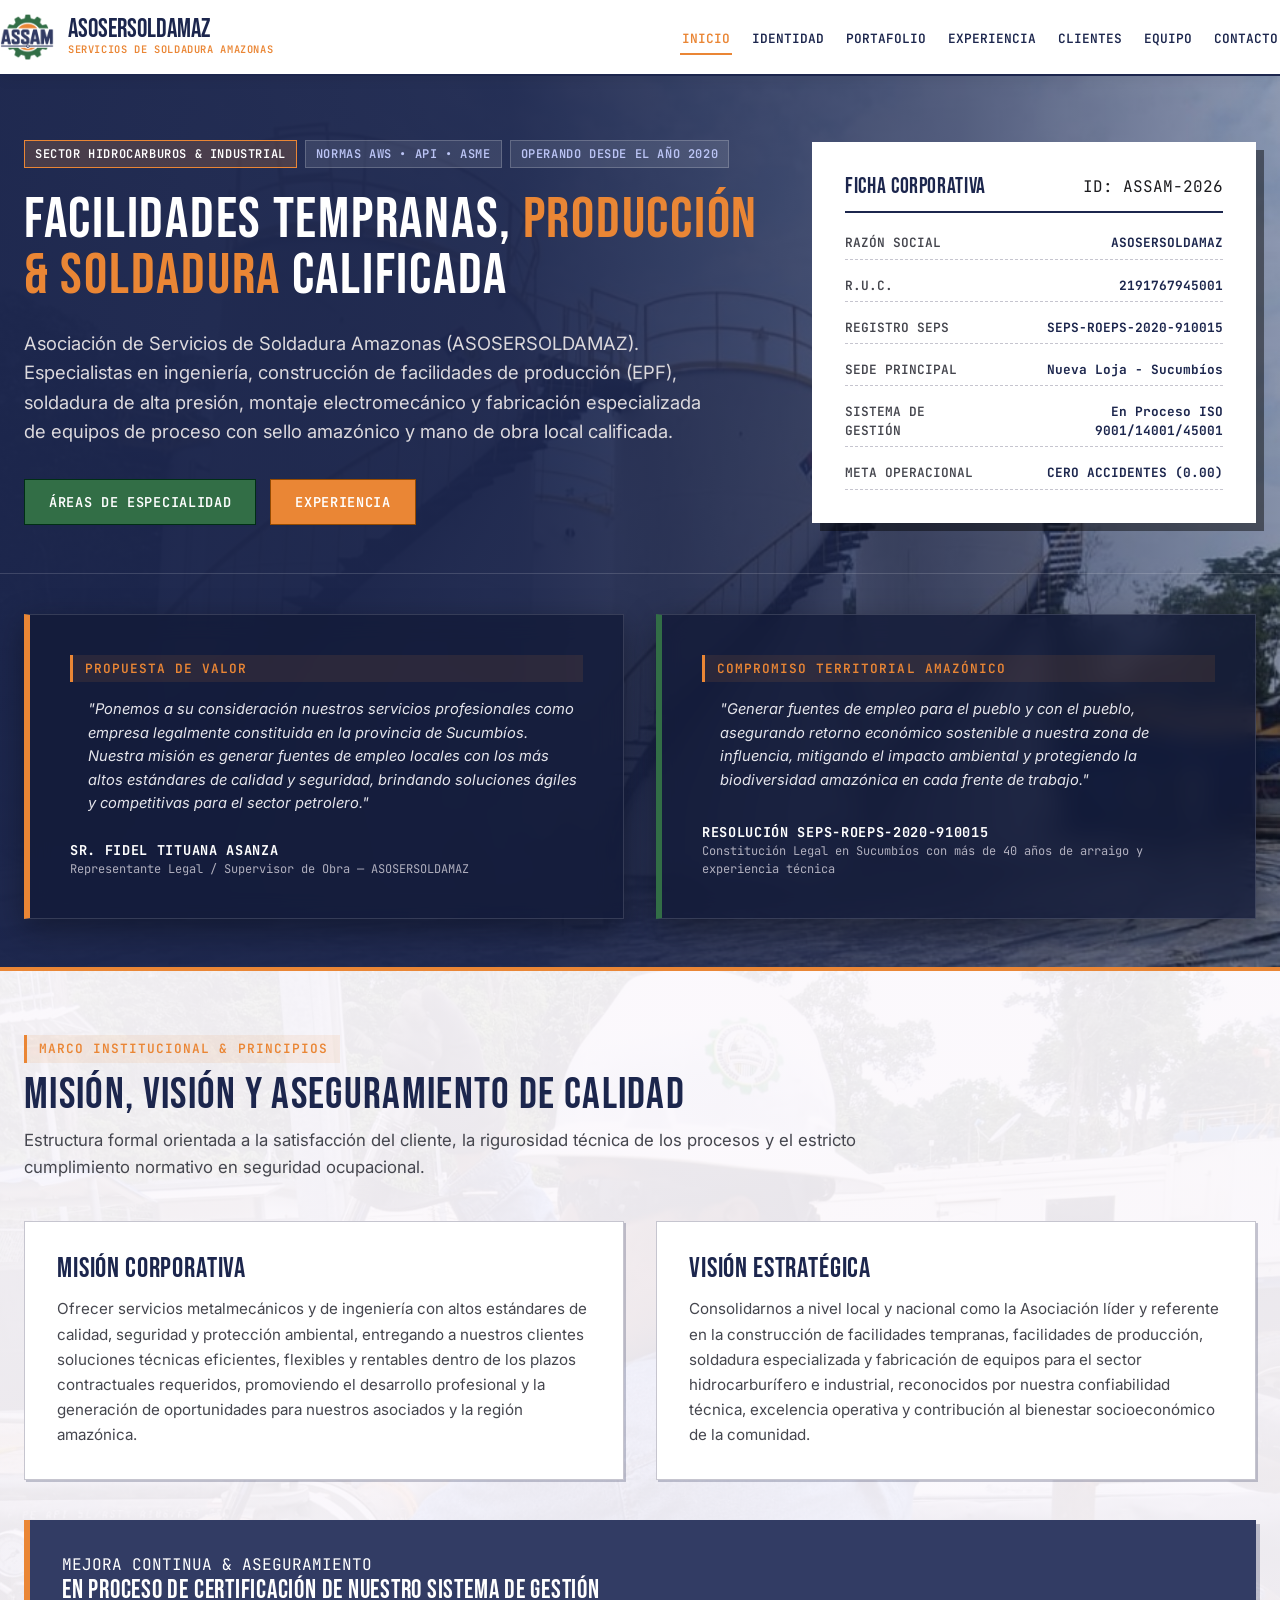
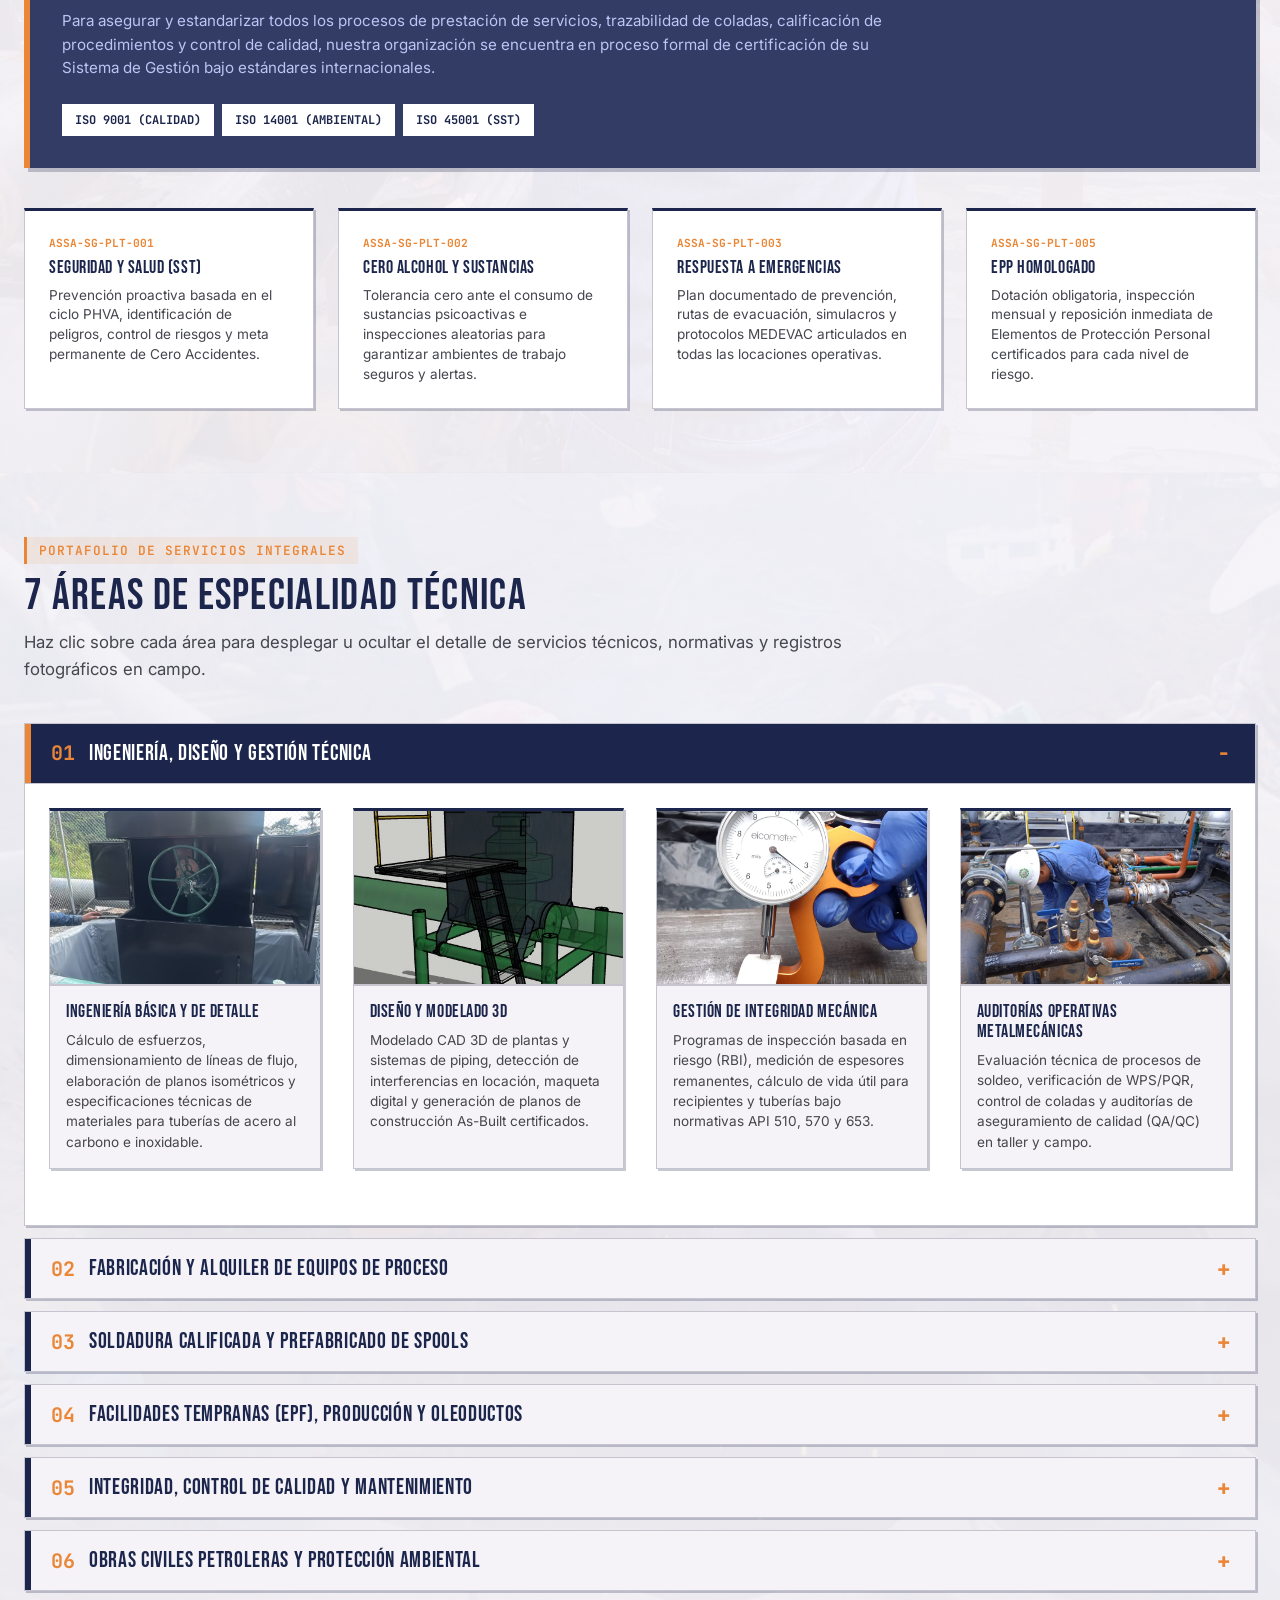
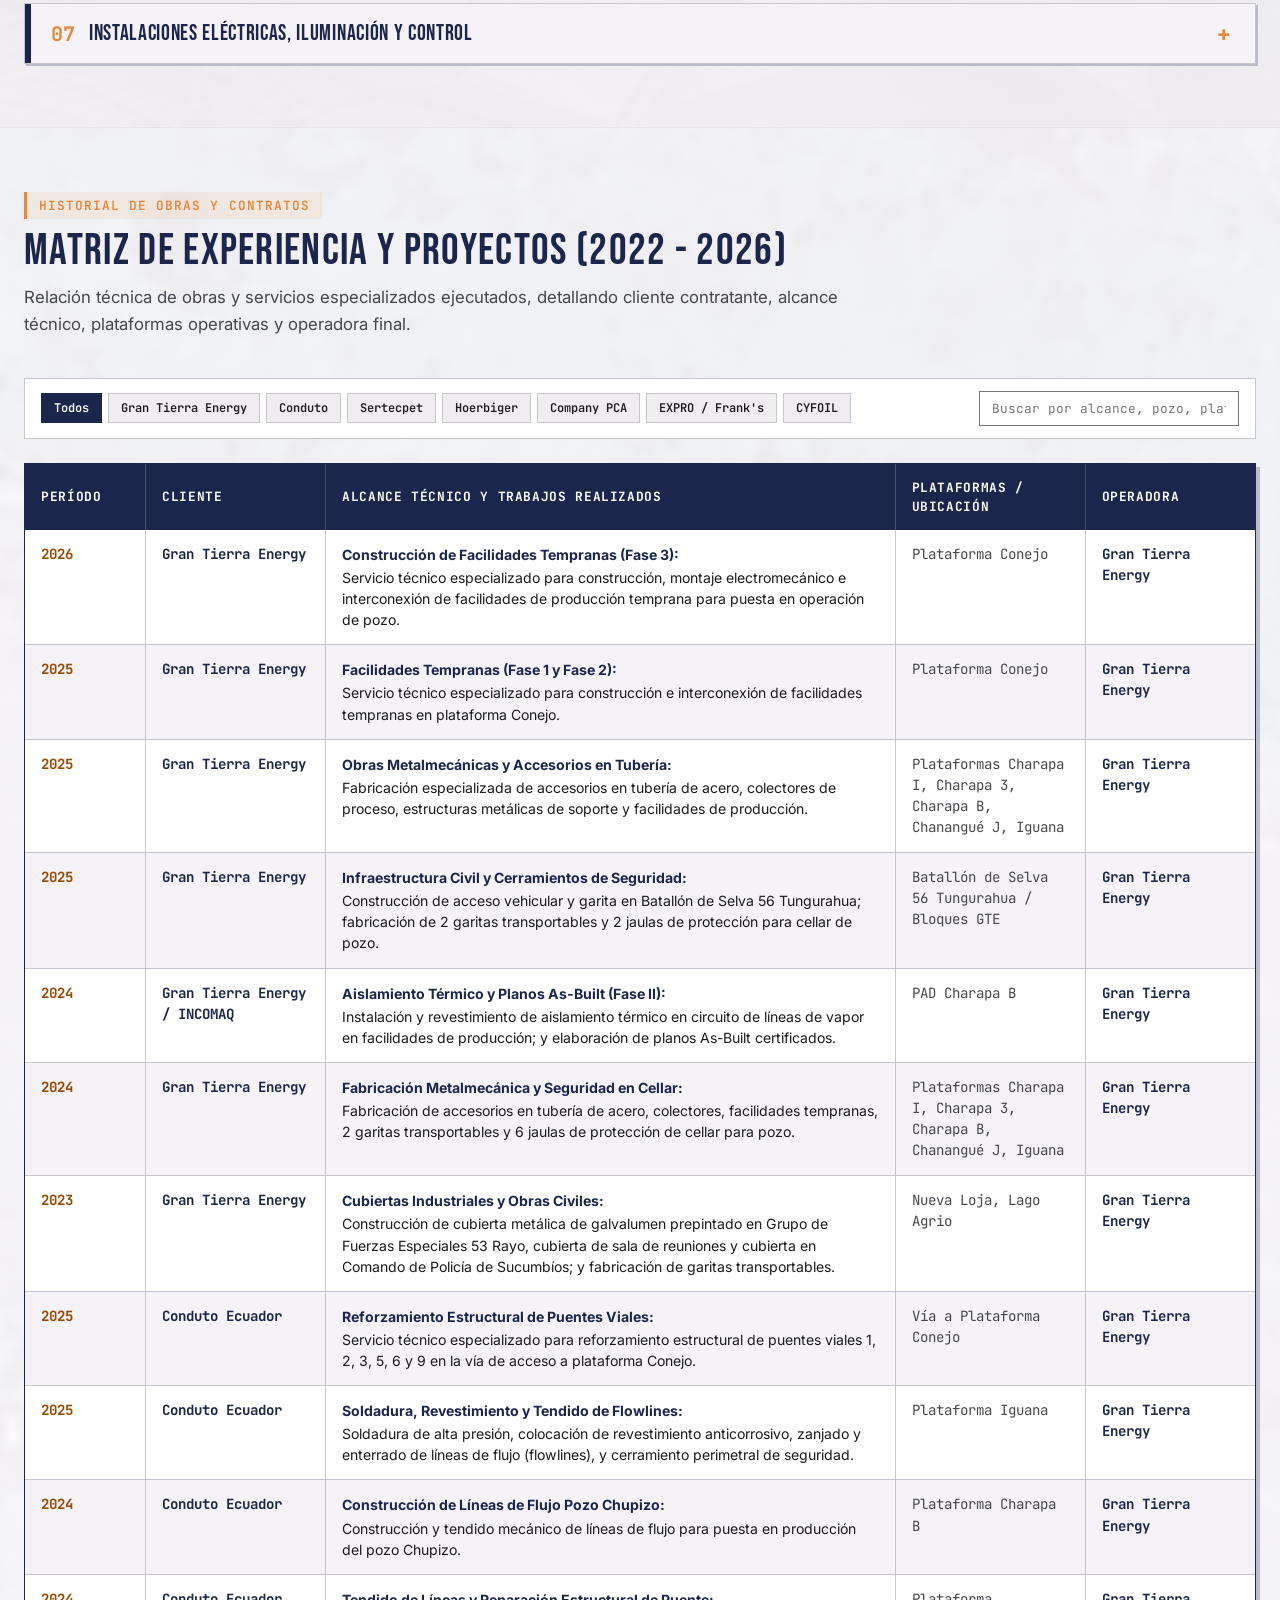
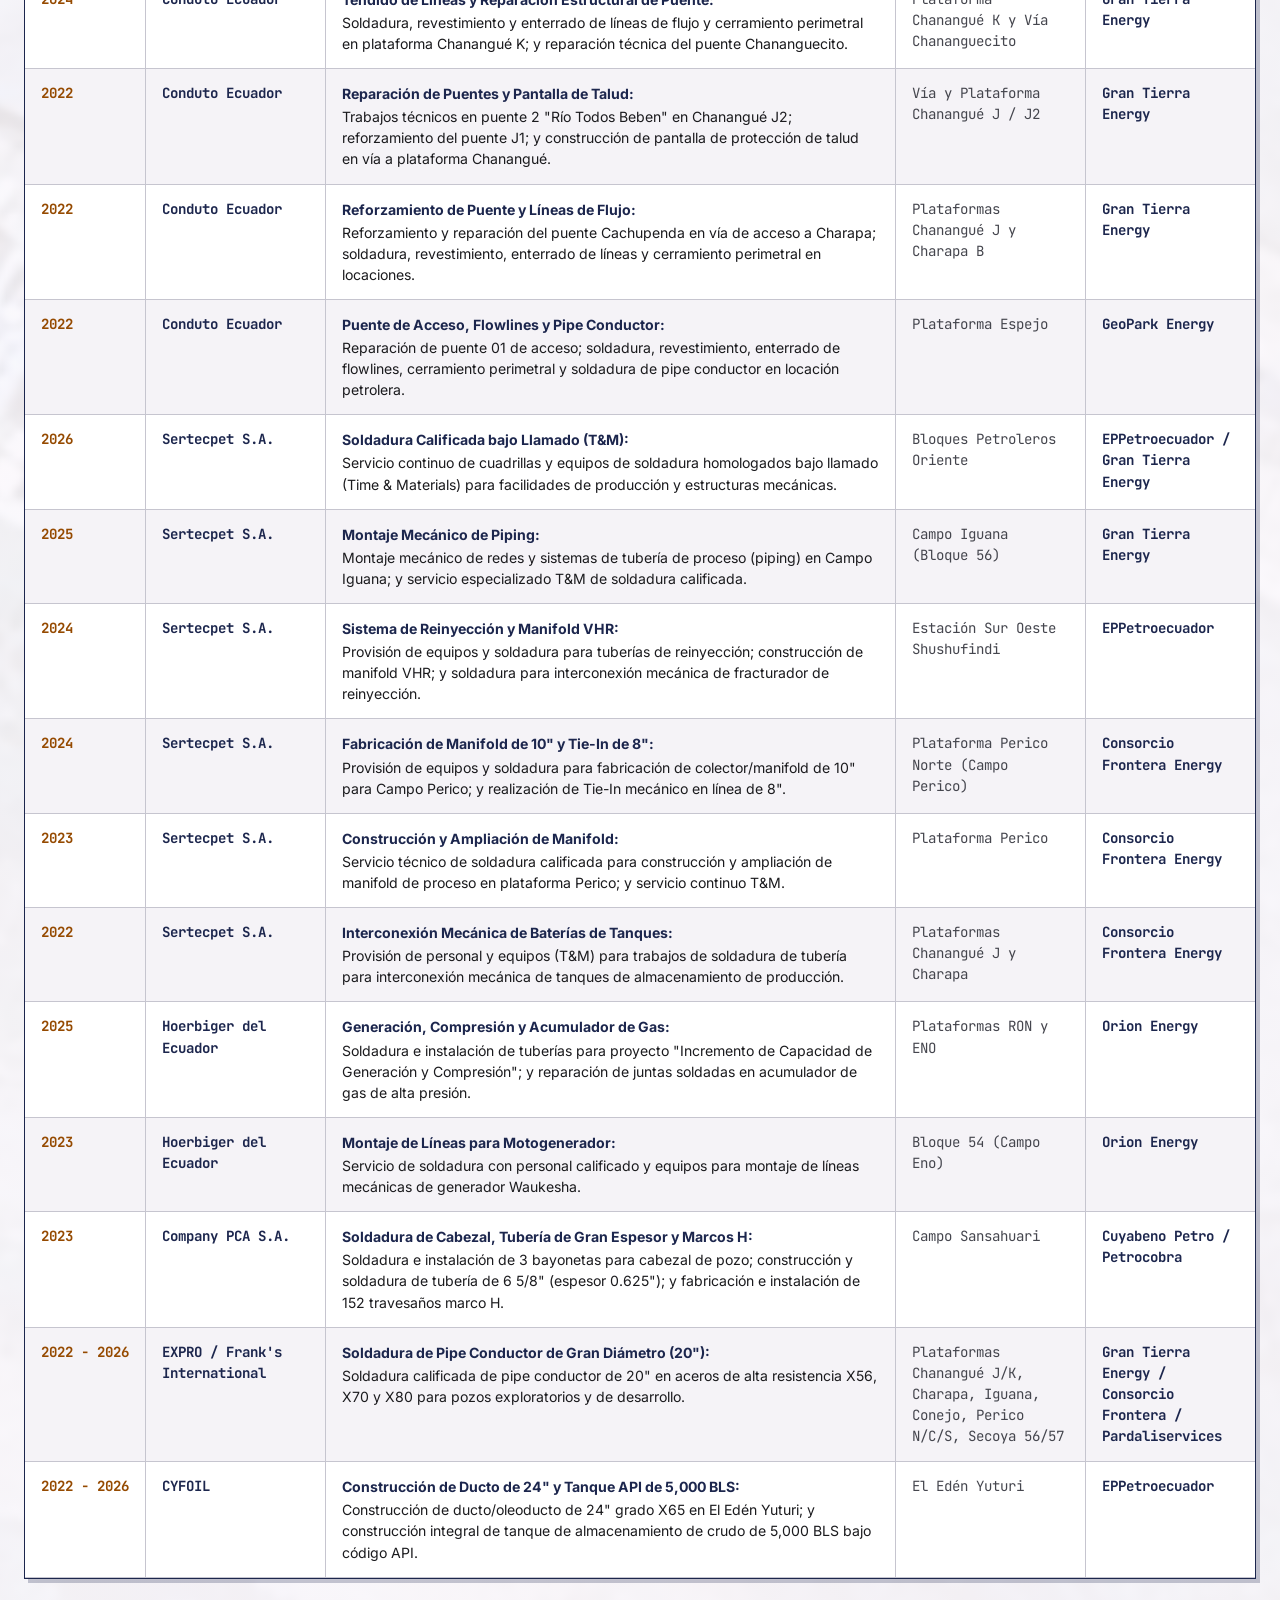
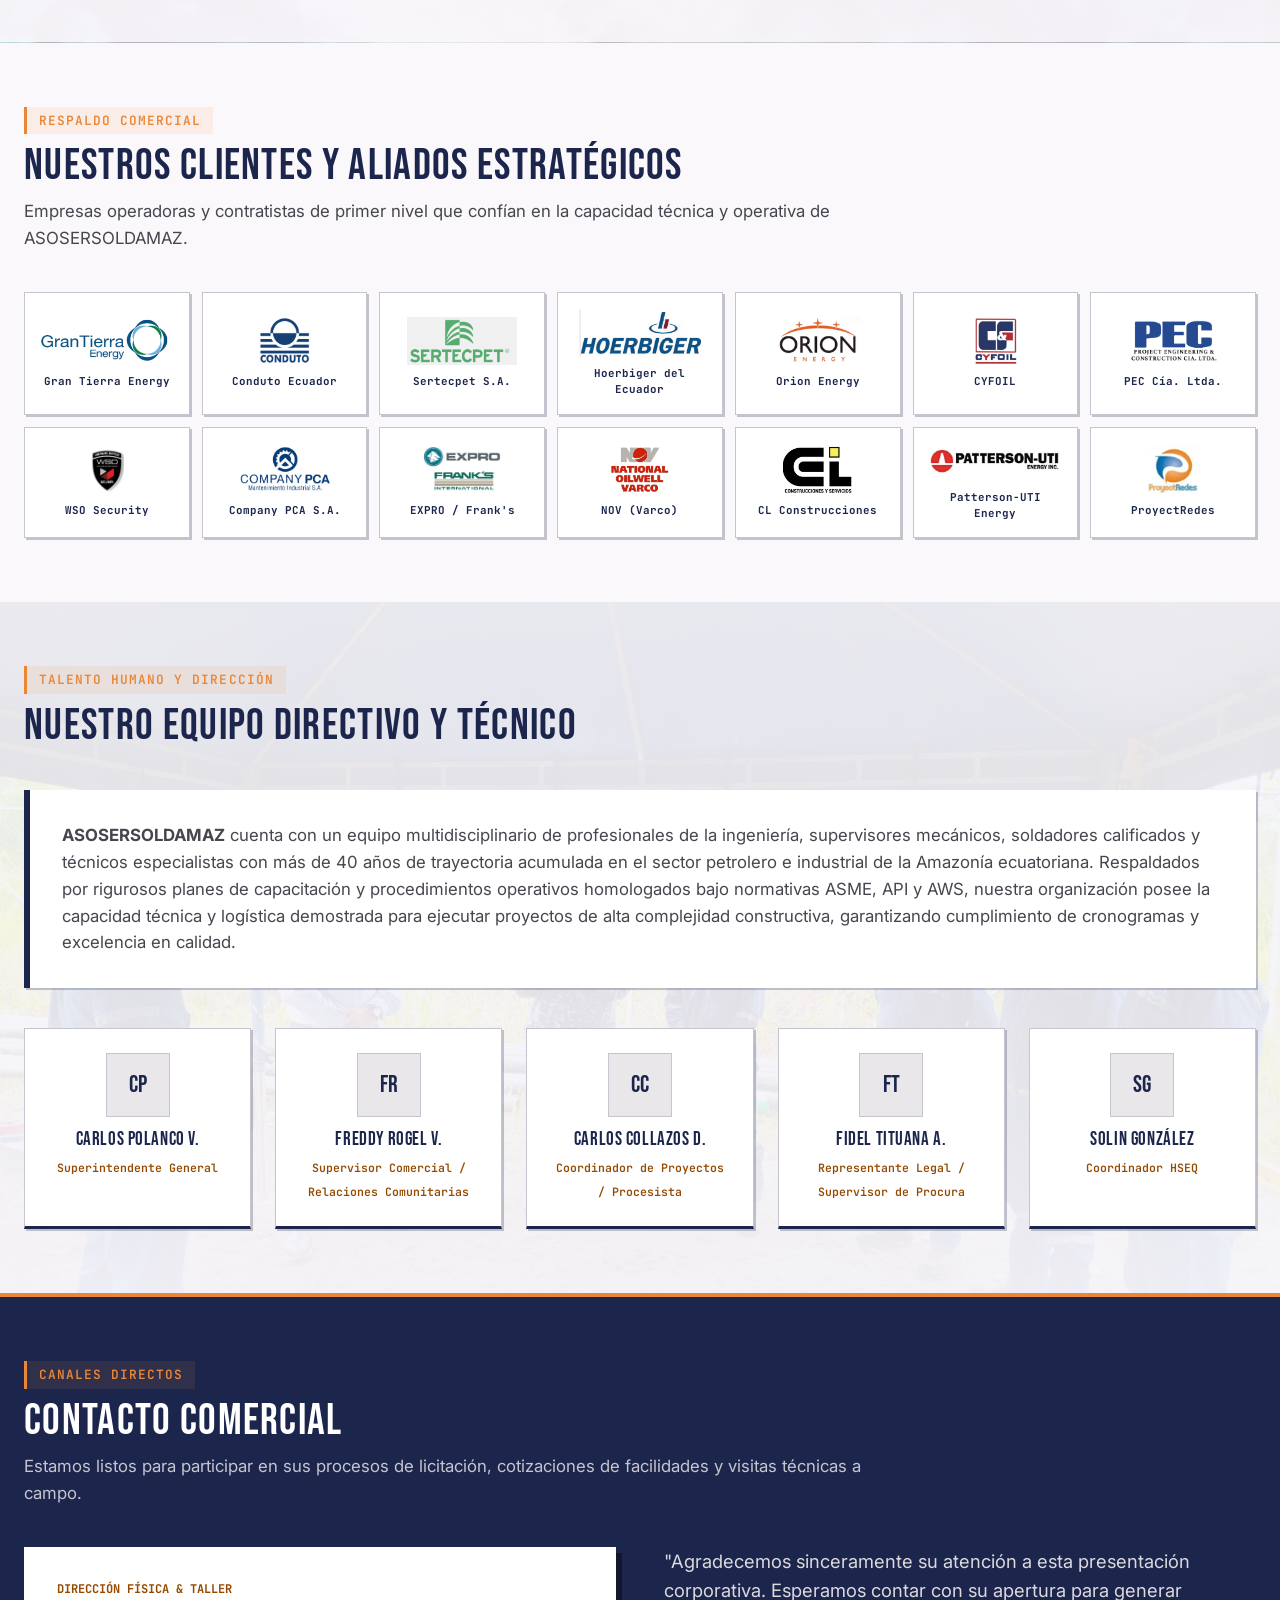
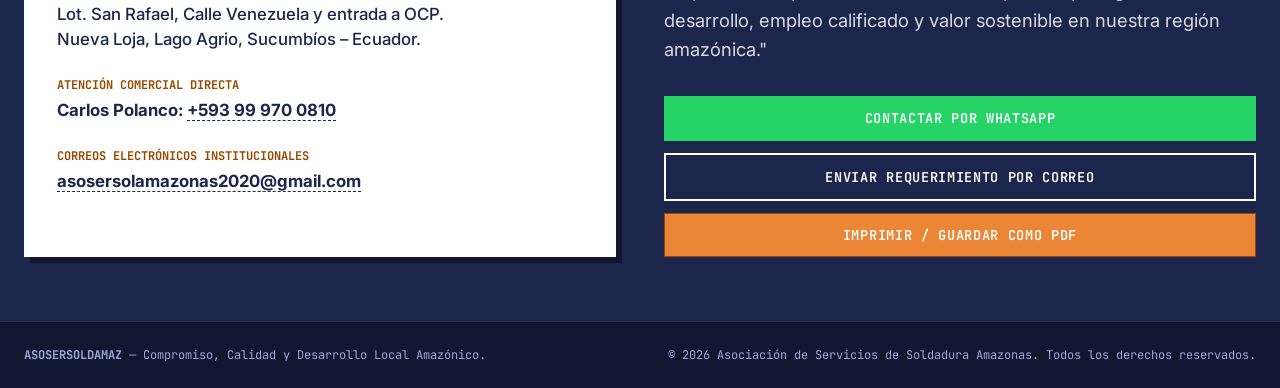
==== commit 2ae18c75: "Add files via upload" ====
--- a/index.html
+++ b/index.html
@@ -1,1249 +1,1252 @@
-<!DOCTYPE html>
-
-<html lang="es">
-<head>
-<meta charset="utf-8"/>
-<meta content="width=device-width, initial-scale=1.0" name="viewport"/>
-<title>ASOSERSOLDAMAZ | Brochure Corporativo &amp; Servicios Metalmecánicos Petroleros</title>
-<meta content="Presentación Corporativa de ASOSERSOLDAMAZ - Especialistas en construcción de facilidades tempranas (EPF), facilidades de producción, soldadura calificada, fabricación de equipos de proceso y mantenimiento industrial en la Amazonía ecuatoriana." name="description"/>
-<!-- Tipografías Oficiales Industrial Tectonics (Google Fonts) -->
-<link href="https://fonts.googleapis.com" rel="preconnect"/>
-<link crossorigin="" href="https://fonts.gstatic.com" rel="preconnect"/>
-<link href="https://fonts.googleapis.com/css2?family=Bebas+Neue&amp;family=Inter:wght@300;400;500;600;700&amp;family=JetBrains+Mono:wght@400;500;600;700&amp;display=swap" rel="stylesheet"/>
-<!-- Hoja de Estilos Centralizada (Sin estilos inline en HTML) -->
-<link href="styles.css" rel="stylesheet"/>
-</head>
-<body>
-<!-- Navegación Principal -->
-<nav class="navbar">
-<div class="container navbar-content">
-<a class="nav-brand" href="#inicio">
-<img alt="Logo Oficial ASOSERSOLDAMAZ" src="Recursos/Logo_ASSAM_2.0.png"/>
-<div class="brand-text-block">
-<span class="brand-title">ASOSERSOLDAMAZ</span>
-<span class="brand-sub">SERVICIOS DE SOLDADURA AMAZONAS</span>
-</div>
-</a>
-<ul class="nav-links">
-<li><a class="active" href="#inicio">Inicio</a></li>
-<li><a href="#identidad">Identidad</a></li>
-<li><a href="#especialidades">Portafolio</a></li>
-<li><a href="#experiencia">Experiencia</a></li>
-<li><a href="#clientes">Clientes</a></li>
-<li><a href="#equipo">Equipo</a></li>
-<li><a href="#contacto">Contacto</a></li>
-</ul>
-</div>
-</nav>
-<!-- PORTADA / HERO SECTION -->
-<section class="hero" id="inicio">
-<div class="container hero-grid">
-<div class="hero-main">
-<div class="hero-badge-group">
-<span class="hero-badge highlight">SECTOR HIDROCARBUROS &amp; INDUSTRIAL</span>
-<span class="hero-badge">NORMAS AWS • API • ASME</span>
-<span class="hero-badge">OPERANDO DESDE EL AÑO 2020</span>
-</div>
-<h1 class="hero-title">
-          FACILIDADES TEMPRANAS, <span>PRODUCCIÓN &amp; SOLDADURA</span> CALIFICADA
-        </h1>
-<p class="hero-desc">
-          Asociación de Servicios de Soldadura Amazonas (ASOSERSOLDAMAZ). Especialistas en ingeniería, construcción de facilidades de producción (EPF), soldadura de alta presión, montaje electromecánico y fabricación especializada de equipos de proceso con sello amazónico y mano de obra local calificada.
-        </p>
-<div class="hero-ctas">
-<a class="btn btn-green" href="#especialidades">
-<span>Áreas de Especialidad</span>
-</a>
-<a class="btn btn-orange" href="#experiencia">
-<span>Experiencia</span>
-</a>
-</div>
-</div>
-<div class="hero-sidebar">
-<div class="hero-card">
-<div class="hero-card-header">
-<h3 class="hero-card-title">FICHA CORPORATIVA</h3>
-<span class="tech-badge">ID: ASSAM-2026</span>
-</div>
-<ul class="hero-specs-list">
-<li class="hero-spec-item">
-<span class="hero-spec-label">RAZÓN SOCIAL</span>
-<span class="hero-spec-value">ASOSERSOLDAMAZ</span>
-</li>
-<li class="hero-spec-item">
-<span class="hero-spec-label">R.U.C.</span>
-<span class="hero-spec-value">2191767945001</span>
-</li>
-<li class="hero-spec-item">
-<span class="hero-spec-label">REGISTRO SEPS</span>
-<span class="hero-spec-value">SEPS-ROEPS-2020-910015</span>
-</li>
-<li class="hero-spec-item">
-<span class="hero-spec-label">SEDE PRINCIPAL</span>
-<span class="hero-spec-value">Nueva Loja - Sucumbíos</span>
-</li>
-<li class="hero-spec-item">
-<span class="hero-spec-label">SISTEMA DE GESTIÓN</span>
-<span class="hero-spec-value">En Proceso ISO 9001/14001/45001</span>
-</li>
-<li class="hero-spec-item">
-<span class="hero-spec-label">META OPERACIONAL</span>
-<span class="hero-spec-value">CERO ACCIDENTES (0.00)</span>
-</li>
-</ul>
-</div>
-</div>
-</div>
-<!-- PROPUESTA DE VALOR & COMPROMISO TERRITORIAL AMAZÓNICO (PARTE INTEGRAL DE INICIO) -->
-<div class="container hero-value-container">
-<div class="value-prop-grid">
-<div class="value-card highlight-orange">
-<span class="section-tag">PROPUESTA DE VALOR</span>
-<p class="value-quote">
-            "Ponemos a su consideración nuestros servicios profesionales como empresa legalmente constituida en la provincia de Sucumbíos. Nuestra misión es generar fuentes de empleo locales con los más altos estándares de calidad y seguridad, brindando soluciones ágiles y competitivas para el sector petrolero."
-          </p>
-<div class="value-author">SR. FIDEL TITUANA ASANZA</div>
-<div class="value-sub">Representante Legal / Supervisor de Obra — ASOSERSOLDAMAZ</div>
-</div>
-<div class="value-card highlight-green">
-<span class="section-tag">COMPROMISO TERRITORIAL AMAZÓNICO</span>
-<p class="value-quote">
-            "Generar fuentes de empleo para el pueblo y con el pueblo, asegurando retorno económico sostenible a nuestra zona de influencia, mitigando el impacto ambiental y protegiendo la biodiversidad amazónica en cada frente de trabajo."
-          </p>
-<div class="value-author">RESOLUCIÓN SEPS-ROEPS-2020-910015</div>
-<div class="value-sub">Constitución Legal en Sucumbíos con más de 40 años de arraigo y experiencia técnica</div>
-</div>
-</div>
-</div>
-</section>
-<!-- MISIÓN, VISIÓN & SISTEMA DE GESTIÓN -->
-<section class="section-gap" id="identidad">
-<div class="container">
-<div class="section-header">
-<span class="section-tag">MARCO INSTITUCIONAL &amp; PRINCIPIOS</span>
-<h2 class="section-title">MISIÓN, VISIÓN Y ASEGURAMIENTO DE CALIDAD</h2>
-<p class="section-subtitle">
-          Estructura formal orientada a la satisfacción del cliente, la rigurosidad técnica de los procesos y el estricto cumplimiento normativo en seguridad ocupacional.
-        </p>
-</div>
-<div class="mv-grid">
-<div class="mv-box">
-<h3>MISIÓN CORPORATIVA</h3>
-<p>
-            Ofrecer servicios metalmecánicos y de ingeniería con altos estándares de calidad, seguridad y protección ambiental, entregando a nuestros clientes soluciones técnicas eficientes, flexibles y rentables dentro de los plazos contractuales requeridos, promoviendo el desarrollo profesional y la generación de oportunidades para nuestros asociados y la región amazónica.
-          </p>
-</div>
-<div class="mv-box">
-<h3>VISIÓN ESTRATÉGICA</h3>
-<p>
-            Consolidarnos a nivel local y nacional como la Asociación líder y referente en la construcción de facilidades tempranas, facilidades de producción, soldadura especializada y fabricación de equipos para el sector hidrocarburífero e industrial, reconocidos por nuestra confiabilidad técnica, excelencia operativa y contribución al bienestar socioeconómico de la comunidad.
-          </p>
-</div>
-</div>
-<!-- Banner de Proceso de Certificación -->
-<div class="cert-banner">
-<div class="cert-banner-content">
-<div>
-<span class="tech-badge">MEJORA CONTINUA &amp; ASEGURAMIENTO</span>
-<h3 class="cert-title">EN PROCESO DE CERTIFICACIÓN DE NUESTRO SISTEMA DE GESTIÓN</h3>
-<p class="cert-desc">
-              Para asegurar y estandarizar todos los procesos de prestación de servicios, trazabilidad de coladas, calificación de procedimientos y control de calidad, nuestra organización se encuentra en proceso formal de certificación de su Sistema de Gestión bajo estándares internacionales.
-            </p>
-</div>
-<div class="cert-badges">
-<span class="cert-iso-badge">ISO 9001 (CALIDAD)</span>
-<span class="cert-iso-badge">ISO 14001 (AMBIENTAL)</span>
-<span class="cert-iso-badge">ISO 45001 (SST)</span>
-</div>
-</div>
-</div>
-<!-- Políticas de Gestión -->
-<div class="policies-grid">
-<div class="policy-card">
-<span class="policy-code">ASSA-SG-PLT-001</span>
-<h4>Seguridad y Salud (SST)</h4>
-<p>Prevención proactiva basada en el ciclo PHVA, identificación de peligros, control de riesgos y meta permanente de Cero Accidentes.</p>
-</div>
-<div class="policy-card">
-<span class="policy-code">ASSA-SG-PLT-002</span>
-<h4>Cero Alcohol y Sustancias</h4>
-<p>Tolerancia cero ante el consumo de sustancias psicoactivas e inspecciones aleatorias para garantizar ambientes de trabajo seguros y alertas.</p>
-</div>
-<div class="policy-card">
-<span class="policy-code">ASSA-SG-PLT-003</span>
-<h4>Respuesta a Emergencias</h4>
-<p>Plan documentado de prevención, rutas de evacuación, simulacros y protocolos MEDEVAC articulados en todas las locaciones operativas.</p>
-</div>
-<div class="policy-card">
-<span class="policy-code">ASSA-SG-PLT-005</span>
-<h4>EPP Homologado</h4>
-<p>Dotación obligatoria, inspección mensual y reposición inmediata de Elementos de Protección Personal certificados para cada nivel de riesgo.</p>
-</div>
-</div>
-</div>
-</section>
-<!-- ESPECIALIDADES EN HIDROCARBUROS & INDUSTRIA (7 ÁREAS - ACORDEÓN DESPLEGABLE) -->
-<section class="section-gap" id="especialidades">
-<div class="container">
-<div class="section-header">
-<span class="section-tag">PORTAFOLIO DE SERVICIOS INTEGRALES</span>
-<h2 class="section-title">7 ÁREAS DE ESPECIALIDAD TÉCNICA</h2>
-<p class="section-subtitle">
-          Haz clic sobre cada área para desplegar u ocultar el detalle de servicios técnicos, normativas y registros fotográficos en campo.
-        </p>
-</div>
-<!-- Contenedor Acordeón Desplegable -->
-<div class="areas-accordion">
-<!-- 01. Ingeniería & Modelado 3D -->
-<div class="accordion-item">
-<button class="accordion-header active" data-target="panel-01" type="button">
-<div class="accordion-header-title">
-<span class="accordion-number">01</span>
-<span class="accordion-header-text">INGENIERÍA, DISEÑO Y GESTIÓN TÉCNICA</span>
-</div>
-<div class="accordion-header-meta">
-<span class="accordion-icon">−</span>
-</div>
-</button>
-<div class="accordion-body open" id="panel-01">
-<div class="area-items-grid">
-<!-- 01.1 Ingeniería Básica y de Detalle -->
-<div class="spec-item-card has-image">
-<div class="spec-card-img-wrap" data-caption="Ingeniería Básica y de Detalle: Fabricación e instalación de caseta de protección estructural para válvula de línea" data-full-img="Recursos/Fotos/01_Ingenieria_Diseno_3D/01_Ingenieria_Basica_Caseta_Proteccion.jpeg">
-<img alt="Ingeniería Básica y de Detalle" class="spec-card-img" src="Recursos/Fotos/01_Ingenieria_Diseno_3D/01_Ingenieria_Basica_Caseta_Proteccion.jpeg"/>
-<span class="spec-card-zoom-hint">AMPLIAR FOTO ⤢</span>
-</div>
-<div class="spec-card-content">
-<h4>Ingeniería Básica y de Detalle</h4>
-<p>Cálculo de esfuerzos, dimensionamiento de líneas de flujo, elaboración de planos isométricos y especificaciones técnicas de materiales para tuberías de acero al carbono e inoxidable.</p>
-</div>
-</div>
-<!-- 01.2 Diseño y Modelado 3D -->
-<div class="spec-item-card has-image">
-<div class="spec-card-img-wrap" data-caption="Diseño y Modelado CAD 3D: Maqueta digital, plataforma de acceso y detección de interferencias en locación" data-full-img="Recursos/Fotos/01_Ingenieria_Diseno_3D/02_Diseno_Modelado_CAD_3D_Maqueta.jpeg">
-<img alt="Diseño y Modelado 3D" class="spec-card-img" src="Recursos/Fotos/01_Ingenieria_Diseno_3D/02_Diseno_Modelado_CAD_3D_Maqueta.jpeg"/>
-<span class="spec-card-zoom-hint">AMPLIAR FOTO ⤢</span>
-</div>
-<div class="spec-card-content">
-<h4>Diseño y Modelado 3D</h4>
-<p>Modelado CAD 3D de plantas y sistemas de piping, detección de interferencias en locación, maqueta digital y generación de planos de construcción As-Built certificados.</p>
-</div>
-</div>
-<!-- 01.3 Gestión de Integridad Mecánica -->
-<div class="spec-item-card has-image">
-<div class="spec-card-img-wrap" data-caption="Gestión de Integridad Mecánica: Medición de espesores y perfil de anclaje con micrómetro digital Elcometer" data-full-img="Recursos/Fotos/01_Ingenieria_Diseno_3D/03_Gestion_Integridad_Mecanica_API.png">
-<img alt="Gestión de Integridad Mecánica" class="spec-card-img" src="Recursos/Fotos/01_Ingenieria_Diseno_3D/03_Gestion_Integridad_Mecanica_API.png"/>
-<span class="spec-card-zoom-hint">AMPLIAR FOTO ⤢</span>
-</div>
-<div class="spec-card-content">
-<h4>Gestión de Integridad Mecánica</h4>
-<p>Programas de inspección basada en riesgo (RBI), medición de espesores remanentes, cálculo de vida útil para recipientes y tuberías bajo normativas API 510, 570 y 653.</p>
-</div>
-</div>
-<!-- 01.4 Auditorías Operativas Metalmecánicas -->
-<div class="spec-item-card has-image">
-<div class="spec-card-img-wrap" data-caption="Auditorías Operativas: Control de calidad QA/QC y aprobación de líneas con ensayos no destructivos (PT/VT: OK)" data-full-img="Recursos/Fotos/01_Ingenieria_Diseno_3D/04_Auditorias_Calidad_QAQC_Soldadura.png">
-<img alt="Auditorías Operativas Metalmecánicas" class="spec-card-img" src="Recursos/Fotos/01_Ingenieria_Diseno_3D/04_Auditorias_Calidad_QAQC_Soldadura.png"/>
-<span class="spec-card-zoom-hint">AMPLIAR FOTO ⤢</span>
-</div>
-<div class="spec-card-content">
-<h4>Auditorías Operativas Metalmecánicas</h4>
-<p>Evaluación técnica de procesos de soldeo, verificación de WPS/PQR, control de coladas y auditorías de aseguramiento de calidad (QA/QC) en taller y campo.</p>
-</div>
-</div>
-</div>
-</div>
-</div>
-<!-- 02. Fabricación de Equipos & Skids -->
-<div class="accordion-item">
-<button class="accordion-header" data-target="panel-02" type="button">
-<div class="accordion-header-title">
-<span class="accordion-number">02</span>
-<span class="accordion-header-text">FABRICACIÓN Y ALQUILER DE EQUIPOS DE PROCESO</span>
-</div>
-<div class="accordion-header-meta">
-<span class="accordion-icon">+</span>
-</div>
-</button>
-<div class="accordion-body" id="panel-02">
-<div class="area-items-grid">
-<!-- 02.1 Tanques de Almacenamiento -->
-<div class="spec-item-card has-image">
-<div class="spec-card-img-wrap" data-caption="Tanques de Almacenamiento: Batería de tanques verticales API para crudo y fluidos de proceso con red de piping" data-full-img="Recursos/Fotos/02_Fabricacion_Equipos_Proceso/01_Tanques_Almacenamiento_API.jpeg">
-<img alt="Tanques de Almacenamiento" class="spec-card-img" src="Recursos/Fotos/02_Fabricacion_Equipos_Proceso/01_Tanques_Almacenamiento_API.jpeg"/>
-<span class="spec-card-zoom-hint">AMPLIAR FOTO ⤢</span>
-</div>
-<div class="spec-card-content">
-<h4>Tanques de Almacenamiento</h4>
-<p>Fabricación, armado y montaje en campo bajo normas API 650 y API 653 para almacenamiento de crudo, condensados, agua de formación y combustibles.</p>
-</div>
-</div>
-<!-- 02.2 Scrubbers & K.O. Drums -->
-<div class="spec-item-card has-image">
-<div class="spec-card-img-wrap" data-caption="Scrubbers &amp; K.O. Drums: Fabricación y montaje de depurador de gas vertical con conexiones bridadas y manway de inspección" data-full-img="Recursos/Fotos/02_Fabricacion_Equipos_Proceso/02_Fabricacion_Scrubber_Recipiente_Presion.png">
-<img alt="Scrubbers y K.O. Drums" class="spec-card-img" src="Recursos/Fotos/02_Fabricacion_Equipos_Proceso/02_Fabricacion_Scrubber_Recipiente_Presion.png"/>
-<span class="spec-card-zoom-hint">AMPLIAR FOTO ⤢</span>
-</div>
-<div class="spec-card-content">
-<h4>Scrubbers &amp; K.O. Drums</h4>
-<p>Fabricación de depuradores de gas y tambores Knock-Out de alta presión para separación de fases y protección de compresores en estaciones de flujo.</p>
-</div>
-</div>
-<!-- 02.3 Filtros Coalescentes & Separadores -->
-<div class="spec-item-card has-image">
-<div class="spec-card-img-wrap" data-caption="Filtros Coalescentes &amp; Separadores: Skid modular duplex de filtración de alta eficiencia para gas combustible en plataforma" data-full-img="Recursos/Fotos/02_Fabricacion_Equipos_Proceso/03_Skid_Filtros_Coalescentes_Plataforma.jpeg">
-<img alt="Filtros Coalescentes" class="spec-card-img" src="Recursos/Fotos/02_Fabricacion_Equipos_Proceso/03_Skid_Filtros_Coalescentes_Plataforma.jpeg"/>
-<span class="spec-card-zoom-hint">AMPLIAR FOTO ⤢</span>
-</div>
-<div class="spec-card-content">
-<h4>Filtros Coalescentes &amp; Separadores</h4>
-<p>Unidades de filtración de alta eficiencia para separación de agua/hidrocarburos y acondicionamiento de gas combustible para motogeneradores.</p>
-</div>
-</div>
-<!-- 02.4 Teas y Antorchas de Combustión -->
-<div class="spec-item-card has-image">
-<div class="spec-card-img-wrap" data-caption="Teas y Antorchas de Combustión: Instalación de torre vertical de desfogue (flare) y línea de gas en área de contención" data-full-img="Recursos/Fotos/02_Fabricacion_Equipos_Proceso/04_Torre_Tea_Combustion_Flare.jpeg">
-<img alt="Torre de Tea y Flare" class="spec-card-img" src="Recursos/Fotos/02_Fabricacion_Equipos_Proceso/04_Torre_Tea_Combustion_Flare.jpeg"/>
-<span class="spec-card-zoom-hint">AMPLIAR FOTO ⤢</span>
-</div>
-<div class="spec-card-content">
-<h4>Teas y Antorchas de Combustión</h4>
-<p>Fabricación y montaje de estructuras verticales de desfogue (flares), cabezales de combustión de gas, líneas de ignición y sistemas de alivio.</p>
-</div>
-</div>
-<!-- 02.5 Skids Mecánicos Modulares -->
-<div class="spec-item-card has-image">
-<div class="spec-card-img-wrap" data-caption="Skids Mecánicos Modulares: Paquete de proceso integrado sobre patín estructural con instrumentación completa y válvulas" data-full-img="Recursos/Fotos/02_Fabricacion_Equipos_Proceso/05_Skid_Proceso_Instrumentado_Valvulas.jpeg">
-<img alt="Skids Mecánicos Modulares" class="spec-card-img" src="Recursos/Fotos/02_Fabricacion_Equipos_Proceso/05_Skid_Proceso_Instrumentado_Valvulas.jpeg"/>
-<span class="spec-card-zoom-hint">AMPLIAR FOTO ⤢</span>
-</div>
-<div class="spec-card-content">
-<h4>Skids Mecánicos Modulares</h4>
-<p>Montaje de paquetes integrados sobre patín estructural: unidades de bombeo, inyección química, sistemas de medición y colectores de proceso.</p>
-</div>
-</div>
-<!-- 02.6 Manifolds & Botas de Gas -->
-<div class="spec-item-card has-image">
-<div class="spec-card-img-wrap" data-caption="Manifolds &amp; Botas de Gas: Colector distribuidor de alta presión con válvulas bridadas y manómetros en cubeto de producción" data-full-img="Recursos/Fotos/02_Fabricacion_Equipos_Proceso/06_Manifold_Distribucion_Valvulas_Bridas.png">
-<img alt="Manifolds y Colectores" class="spec-card-img" src="Recursos/Fotos/02_Fabricacion_Equipos_Proceso/06_Manifold_Distribucion_Valvulas_Bridas.png"/>
-<span class="spec-card-zoom-hint">AMPLIAR FOTO ⤢</span>
-</div>
-<div class="spec-card-content">
-<h4>Manifolds &amp; Botas de Gas</h4>
-<p>Distribuidores de flujo de alta presión en diámetros de 8", 10", 12" y superiores, con boquillas weldolet, válvulas bridadas y derivaciones de pozo.</p>
-</div>
-</div>
-</div>
-</div>
-</div>
-<!-- 03. Soldadura Calificada & Spools -->
-<div class="accordion-item">
-<button class="accordion-header" data-target="panel-03" type="button">
-<div class="accordion-header-title">
-<span class="accordion-number">03</span>
-<span class="accordion-header-text">SOLDADURA CALIFICADA Y PREFABRICADO DE SPOOLS</span>
-</div>
-<div class="accordion-header-meta">
-<span class="accordion-icon">+</span>
-</div>
-</button>
-<div class="accordion-body" id="panel-03">
-<div class="area-items-grid">
-<!-- 03.1 Soldadura de Tubería Calificada -->
-<div class="spec-item-card has-image">
-<div class="spec-card-img-wrap" data-caption="Soldadura de Tubería Calificada: Soldador homologado en posición 5G/6G sobre pipe conductor de gran diámetro" data-full-img="Recursos/Fotos/03_Soldadura_Calificada_Spools/01_Soldadura_Tuberia_Calificada_5G_6G.jpeg">
-<img alt="Soldadura Calificada" class="spec-card-img" src="Recursos/Fotos/03_Soldadura_Calificada_Spools/01_Soldadura_Tuberia_Calificada_5G_6G.jpeg"/>
-<span class="spec-card-zoom-hint">AMPLIAR FOTO ⤢</span>
-</div>
-<div class="spec-card-content">
-<h4>Soldadura de Tubería Calificada</h4>
-<p>Soldadores calificados (WPQ) en procesos SMAW (electrodos celulósicos y bajo hidrógeno con termo portátil), GTAW/TIG y FCAW para tuberías en aceros grado B, X56, X70 y X80.</p>
-</div>
-</div>
-<!-- 03.2 Soldadura de Tubería Enterrada -->
-<div class="spec-item-card has-image">
-<div class="spec-card-img-wrap" data-caption="Soldadura de Tubería Enterrada: Cuadrilla de soldadores calificados ejecutando soldadura en zanja para línea de flujo" data-full-img="Recursos/Fotos/03_Soldadura_Calificada_Spools/02_Soldadura_Tuberia_Enterrada_Zanja.jpg">
-<img alt="Soldadura en Zanja" class="spec-card-img" src="Recursos/Fotos/03_Soldadura_Calificada_Spools/02_Soldadura_Tuberia_Enterrada_Zanja.jpg"/>
-<span class="spec-card-zoom-hint">AMPLIAR FOTO ⤢</span>
-</div>
-<div class="spec-card-content">
-<h4>Soldadura de Tubería Enterrada</h4>
-<p>Ejecución especializada de soldadura a tope en zanjas para líneas de flujo (flowlines), cruces viales y redes de transporte con rigurosa preparación y alineación.</p>
-</div>
-</div>
-<!-- 03.3 Prefabricado de Spools de Tubería -->
-<div class="spec-item-card has-image">
-<div class="spec-card-img-wrap" data-caption="Prefabricado de Spools: Armado y soldadura de spools con brida RTJ y boquillas weldolet en carpa de campo" data-full-img="Recursos/Fotos/03_Soldadura_Calificada_Spools/03_Prefabricado_Spools_Grampa_Alineacion.jpeg">
-<img alt="Prefabricado de Spools" class="spec-card-img" src="Recursos/Fotos/03_Soldadura_Calificada_Spools/03_Prefabricado_Spools_Grampa_Alineacion.jpeg"/>
-<span class="spec-card-zoom-hint">AMPLIAR FOTO ⤢</span>
-</div>
-<div class="spec-card-content">
-<h4>Prefabricado de Spools de Tubería</h4>
-<p>Fabricación en taller bajo carpas de campo con control dimensional milimétrico, uso de grampas de alineación exterior y ajuste perfecto de bridas.</p>
-</div>
-</div>
-<!-- 03.4 Soldadura Estructural Calificada -->
-<div class="spec-item-card has-image">
-<div class="spec-card-img-wrap" data-caption="Soldadura Estructural Calificada: Construcción y montaje de puente metálico vehicular sobre pilotes de tubería en selva" data-full-img="Recursos/Fotos/03_Soldadura_Calificada_Spools/04_Soldadura_Estructural_Puente_Metalico.jpeg">
-<img alt="Soldadura Estructural" class="spec-card-img" src="Recursos/Fotos/03_Soldadura_Calificada_Spools/04_Soldadura_Estructural_Puente_Metalico.jpeg"/>
-<span class="spec-card-zoom-hint">AMPLIAR FOTO ⤢</span>
-</div>
-<div class="spec-card-content">
-<h4>Soldadura Estructural Calificada</h4>
-<p>Fabricación de vigas, pórticos, racks de tubería, soportes H y puentes metálicos vehiculares y peatonales bajo especificación AWS D1.1.</p>
-</div>
-</div>
-<!-- 03.5 Trabajos de Hot Tapping (En Caliente) -->
-<div class="spec-item-card has-image">
-<div class="spec-card-img-wrap" data-caption="Trabajos de Hot Tapping: Intervención y soldadura en línea de cabezal de pozo bajo rigurosos protocolos de seguridad" data-full-img="Recursos/Fotos/03_Soldadura_Calificada_Spools/05_Trabajos_Hot_Tapping_Linea_Viva.png">
-<img alt="Hot Tapping" class="spec-card-img" src="Recursos/Fotos/03_Soldadura_Calificada_Spools/05_Trabajos_Hot_Tapping_Linea_Viva.png"/>
-<span class="spec-card-zoom-hint">AMPLIAR FOTO ⤢</span>
-</div>
-<div class="spec-card-content">
-<h4>Trabajos de Hot Tapping (En Caliente)</h4>
-<p>Intervenciones en caliente bajo procedimiento ASSAM-PR-OPE-013 para soldadura de split tees y perforación controlada en líneas en servicio sin parada de planta.</p>
-</div>
-</div>
-<!-- 03.6 Trazabilidad de Consumibles -->
-<div class="spec-item-card has-image">
-<div class="spec-card-img-wrap" data-caption="Trazabilidad y Calidad: Cordones de soldadura a tope con rigurosa inspección visual y control de temperatura entre pases" data-full-img="Recursos/Fotos/03_Soldadura_Calificada_Spools/06_Trazabilidad_Cordones_Soldadura_Tope.jpeg">
-<img alt="Trazabilidad de Soldadura" class="spec-card-img" src="Recursos/Fotos/03_Soldadura_Calificada_Spools/06_Trazabilidad_Cordones_Soldadura_Tope.jpeg"/>
-<span class="spec-card-zoom-hint">AMPLIAR FOTO ⤢</span>
-</div>
-<div class="spec-card-content">
-<h4>Trazabilidad de Consumibles</h4>
-<p>Control estricto de temperatura entre pases, mantenimiento de electrodos en hornos portátiles y registro de junta soldada en planos As-Built.</p>
-</div>
-</div>
-</div>
-</div>
-</div>
-<!-- 04. Facilidades EPF & Oleoductos -->
-<div class="accordion-item">
-<button class="accordion-header" data-target="panel-04" type="button">
-<div class="accordion-header-title">
-<span class="accordion-number">04</span>
-<span class="accordion-header-text">FACILIDADES TEMPRANAS (EPF), PRODUCCIÓN Y OLEODUCTOS</span>
-</div>
-<div class="accordion-header-meta">
-<span class="accordion-icon">+</span>
-</div>
-</button>
-<div class="accordion-body" id="panel-04">
-<div class="area-items-grid">
-<!-- 04.1 Facilidades Tempranas (EPF) -->
-<div class="spec-item-card has-image">
-<div class="spec-card-img-wrap" data-caption="Facilidades Tempranas (EPF): Vista aérea y layout de facilidades tempranas en locación petrolera Pozo Conejo" data-full-img="Recursos/Fotos/04_Facilidades_Produccion_EPF/01_Facilidades_Tempranas_EPF_Chanangue.png">
-<img alt="Facilidades Tempranas" class="spec-card-img" src="Recursos/Fotos/04_Facilidades_Produccion_EPF/01_Facilidades_Tempranas_EPF_Chanangue.png"/>
-<span class="spec-card-zoom-hint">AMPLIAR FOTO ⤢</span>
-</div>
-<div class="spec-card-content">
-<h4>Facilidades Tempranas (EPF)</h4>
-<p>Construcción modular e interconexión mecánica para puesta en producción inmediata de pozos exploratorios y de desarrollo (Fases 1, 2 y 3).</p>
-</div>
-</div>
-<!-- 04.2 Facilidades de Producción -->
-<div class="spec-item-card has-image">
-<div class="spec-card-img-wrap" data-caption="Facilidades de Producción: Infraestructura permanente y baterías operativas en Plataforma Iguana" data-full-img="Recursos/Fotos/04_Facilidades_Produccion_EPF/02_Facilidades_Produccion_Iguana.png">
-<img alt="Facilidades de Producción" class="spec-card-img" src="Recursos/Fotos/04_Facilidades_Produccion_EPF/02_Facilidades_Produccion_Iguana.png"/>
-<span class="spec-card-zoom-hint">AMPLIAR FOTO ⤢</span>
-</div>
-<div class="spec-card-content">
-<h4>Facilidades de Producción</h4>
-<p>Montaje de estaciones permanentes de recolección, separación de crudo/gas/agua, manifolds de cabezal y baterías de tanques API.</p>
-</div>
-</div>
-<!-- 04.3 Construcción y Mantenimiento de Oleoductos -->
-<div class="spec-item-card has-image">
-<div class="spec-card-img-wrap" data-caption="Oleoductos y Flowlines: Tendido y soldadura en zanja para transporte de hidrocarburos y fluidos de reinyección" data-full-img="Recursos/Fotos/04_Facilidades_Produccion_EPF/03_Construccion_Oleoductos_Flowlines.jpeg">
-<img alt="Construcción de Oleoductos" class="spec-card-img" src="Recursos/Fotos/04_Facilidades_Produccion_EPF/03_Construccion_Oleoductos_Flowlines.jpeg"/>
-<span class="spec-card-zoom-hint">AMPLIAR FOTO ⤢</span>
-</div>
-<div class="spec-card-content">
-<h4>Construcción y Mantenimiento de Oleoductos</h4>
-<p>Tendido de líneas de flujo (flowlines), reemplazo de tramos de oleoductos de 6", 8", 10", 20" y 24", pruebas de hermeticidad y enterramiento.</p>
-</div>
-</div>
-<!-- 04.4 Montajes Electromecánicos de Skids -->
-<div class="spec-item-card has-image">
-<div class="spec-card-img-wrap" data-caption="Montaje de Skids: Cuadrilla técnica instalando y nivelando unidad de bombeo con equipo motriz Copower" data-full-img="Recursos/Fotos/04_Facilidades_Produccion_EPF/04_Montaje_Skid_Bombeo_Copower.jpeg">
-<img alt="Montaje de Skids" class="spec-card-img" src="Recursos/Fotos/04_Facilidades_Produccion_EPF/04_Montaje_Skid_Bombeo_Copower.jpeg"/>
-<span class="spec-card-zoom-hint">AMPLIAR FOTO ⤢</span>
-</div>
-<div class="spec-card-content">
-<h4>Montajes Electromecánicos de Skids</h4>
-<p>Montaje y nivelación con instrumentos de precisión de unidades de bombeo, compresores de gas, unidades motrices Copower y generadores.</p>
-</div>
-</div>
-<!-- 04.5 Interconexiones Mecánicas (Tie-Ins) -->
-<div class="spec-item-card has-image">
-<div class="spec-card-img-wrap" data-caption="Interconexiones (Tie-Ins): Spool de acometida y empalme bridado a línea de proceso con soportería regulable" data-full-img="Recursos/Fotos/04_Facilidades_Produccion_EPF/05_Interconexiones_Mecanicas_Tie_Ins.png">
-<img alt="Tie-Ins Mecánicos" class="spec-card-img" src="Recursos/Fotos/04_Facilidades_Produccion_EPF/05_Interconexiones_Mecanicas_Tie_Ins.png"/>
-<span class="spec-card-zoom-hint">AMPLIAR FOTO ⤢</span>
-</div>
-<div class="spec-card-content">
-<h4>Interconexiones Mecánicas (Tie-Ins)</h4>
-<p>Empalmes y adecuaciones de líneas existentes a nuevas facilidades de producción con mínima afectación operacional.</p>
-</div>
-</div>
-<!-- 04.6 Redes de Piping de Proceso -->
-<div class="spec-item-card has-image">
-<div class="spec-card-img-wrap" data-caption="Redes de Piping: Circuitos interconectados de succión, descarga y colectores generales en plataforma" data-full-img="Recursos/Fotos/04_Facilidades_Produccion_EPF/06_Redes_Piping_Bateria_Tanques.jpeg">
-<img alt="Redes de Piping de Proceso" class="spec-card-img" src="Recursos/Fotos/04_Facilidades_Produccion_EPF/06_Redes_Piping_Bateria_Tanques.jpeg"/>
-<span class="spec-card-zoom-hint">AMPLIAR FOTO ⤢</span>
-</div>
-<div class="spec-card-content">
-<h4>Redes de Piping de Proceso</h4>
-<p>Instalación de circuitos completos de tubería de succión, descarga, drenajes cerrados/abiertos y colectores generales.</p>
-</div>
-</div>
-</div>
-</div>
-</div>
-<!-- 05. Integridad, END & Mantenimiento -->
-<div class="accordion-item">
-<button class="accordion-header" data-target="panel-05" type="button">
-<div class="accordion-header-title">
-<span class="accordion-number">05</span>
-<span class="accordion-header-text">INTEGRIDAD, CONTROL DE CALIDAD Y MANTENIMIENTO</span>
-</div>
-<div class="accordion-header-meta">
-<span class="accordion-icon">+</span>
-</div>
-</button>
-<div class="accordion-body" id="panel-05">
-<div class="area-items-grid">
-<!-- 05.1 Ensayos No Destructivos (END) -->
-<div class="spec-item-card has-image">
-<div class="spec-card-img-wrap" data-caption="Ensayos No Destructivos (END): Inspección por Tintas Penetrantes y Visual en líneas de separador con rotulado de aprobación (PT/VT: OK)" data-full-img="Recursos/Fotos/05_Integridad_END_Mantenimiento/01_Ensayos_No_Destructivos_PT_VT.png">
-<img alt="Ensayos No Destructivos" class="spec-card-img" src="Recursos/Fotos/05_Integridad_END_Mantenimiento/01_Ensayos_No_Destructivos_PT_VT.png"/>
-<span class="spec-card-zoom-hint">AMPLIAR FOTO ⤢</span>
-</div>
-<div class="spec-card-content">
-<h4>Ensayos No Destructivos (END)</h4>
-<p>Inspección por Tintas Penetrantes (PT), Partículas Magnéticas (MT), Ultrasonido (UT) y Visual (VT) bajo ASME V por inspectores Nivel II.</p>
-</div>
-</div>
-<!-- 05.2 Torqueo Controlado de Bridas -->
-<div class="spec-item-card has-image">
-<div class="spec-card-img-wrap" data-caption="Torqueo Controlado: Técnico de aseguramiento de calidad con torquímetro calibrado ajustando espárragos según ASME PCC-1" data-full-img="Recursos/Fotos/05_Integridad_END_Mantenimiento/02_Torqueo_Controlado_Bridas_PCC1.png">
-<img alt="Torqueo Controlado de Bridas" class="spec-card-img" src="Recursos/Fotos/05_Integridad_END_Mantenimiento/02_Torqueo_Controlado_Bridas_PCC1.png"/>
-<span class="spec-card-zoom-hint">AMPLIAR FOTO ⤢</span>
-</div>
-<div class="spec-card-content">
-<h4>Torqueo Controlado de Bridas</h4>
-<p>Ajuste secuencial de espárragos con torquímetros calibrados según ASME PCC-1, garantizando sello hermético libre de fugas.</p>
-</div>
-</div>
-<!-- 05.3 Pruebas Hidrostáticas y Neumáticas -->
-<div class="spec-item-card has-image">
-<div class="spec-card-img-wrap" data-caption="Pruebas Hidrostáticas: Árbol de pruebas de manifold con válvulas de aguja y espárragos B7 para presurización y registro gráfico" data-full-img="Recursos/Fotos/05_Integridad_END_Mantenimiento/03_Pruebas_Hidrostaticas_Manifold_Presion.jpeg">
-<img alt="Pruebas Hidrostáticas" class="spec-card-img" src="Recursos/Fotos/05_Integridad_END_Mantenimiento/03_Pruebas_Hidrostaticas_Manifold_Presion.jpeg"/>
-<span class="spec-card-zoom-hint">AMPLIAR FOTO ⤢</span>
-</div>
-<div class="spec-card-content">
-<h4>Pruebas Hidrostáticas y Neumáticas</h4>
-<p>Presurización controlada con registro gráfico mediante manógrafo Barton calibrado, manifold de prueba y alivio según ASME B31.3 / B31.4.</p>
-</div>
-</div>
-<!-- 05.4 Sandblasting y Pintura Industrial -->
-<div class="spec-item-card has-image">
-<div class="spec-card-img-wrap" data-caption="Sandblasting y Pintura: Operario con EPP integral y equipo airless aplicando recubrimiento anticorrosivo epóxico sobre estructura" data-full-img="Recursos/Fotos/05_Integridad_END_Mantenimiento/04_Sandblasting_Pintura_Industrial_EPP.jpg">
-<img alt="Pintura Industrial" class="spec-card-img" src="Recursos/Fotos/05_Integridad_END_Mantenimiento/04_Sandblasting_Pintura_Industrial_EPP.jpg"/>
-<span class="spec-card-zoom-hint">AMPLIAR FOTO ⤢</span>
-</div>
-<div class="spec-card-content">
-<h4>Sandblasting y Pintura Industrial</h4>
-<p>Preparación de superficie con chorro abrasivo a metal blanco (SSPC-SP 10) y aplicación de sistemas epóxicos y poliuretano bajo norma NACE/SSPC.</p>
-</div>
-</div>
-<!-- 05.5 Medición de Espesores y Rugosidad -->
-<div class="spec-item-card has-image">
-<div class="spec-card-img-wrap" data-caption="Medición de Rugosidad y Espesores: Control con micrómetro Elcometer para certificación del perfil de anclaje previo a recubrimientos" data-full-img="Recursos/Fotos/05_Integridad_END_Mantenimiento/05_Medicion_Rugosidad_Espesores_Elcometer.png">
-<img alt="Medición con Elcometer" class="spec-card-img" src="Recursos/Fotos/05_Integridad_END_Mantenimiento/05_Medicion_Rugosidad_Espesores_Elcometer.png"/>
-<span class="spec-card-zoom-hint">AMPLIAR FOTO ⤢</span>
-</div>
-<div class="spec-card-content">
-<h4>Medición de Espesores y Rugosidad</h4>
-<p>Ensayos de rugosidad con cinta réplica y micrómetro Elcometer; medición de espesores remanentes por ultrasonido en recipientes y tuberías.</p>
-</div>
-</div>
-<!-- 05.6 Mantenimiento Mecánico de Válvulas y Equipos -->
-<div class="spec-item-card has-image">
-<div class="spec-card-img-wrap" data-caption="Mantenimiento de Válvulas: Asentamiento de sellos, reemplazo de empaquetaduras y calibración de válvulas de compuerta y retención" data-full-img="Recursos/Fotos/05_Integridad_END_Mantenimiento/06_Mantenimiento_Mecanico_Valvulas_Flanges.png">
-<img alt="Mantenimiento de Válvulas" class="spec-card-img" src="Recursos/Fotos/05_Integridad_END_Mantenimiento/06_Mantenimiento_Mecanico_Valvulas_Flanges.png"/>
-<span class="spec-card-zoom-hint">AMPLIAR FOTO ⤢</span>
-</div>
-<div class="spec-card-content">
-<h4>Mantenimiento Mecánico de Válvulas y Equipos</h4>
-<p>Desmontaje, asentamiento de sellos, cambio de empaquetaduras, reemplazo de vástagos y pruebas en banco de válvulas de compuerta, retención y seguridad.</p>
-</div>
-</div>
-</div>
-</div>
-</div>
-<!-- 06. Obras Civiles & Cubetos -->
-<div class="accordion-item">
-<button class="accordion-header" data-target="panel-06" type="button">
-<div class="accordion-header-title">
-<span class="accordion-number">06</span>
-<span class="accordion-header-text">OBRAS CIVILES PETROLERAS Y PROTECCIÓN AMBIENTAL</span>
-</div>
-<div class="accordion-header-meta">
-<span class="accordion-icon">+</span>
-</div>
-</button>
-<div class="accordion-body" id="panel-06">
-<div class="area-items-grid">
-<!-- 06.1 Construcción y Mantenimiento de Cubetos de Contención -->
-<div class="spec-item-card has-image">
-<div class="spec-card-img-wrap" data-caption="Cubetos de Contención: Instalación, traslape y termosellado de geomembrana HDPE para cubeto secundario en plataforma petrolera" data-full-img="Recursos/Fotos/06_Obras_Civiles_Ambiental/01_Instalacion_Geomembrana_HDPE_Cubeto.jpeg">
-<img alt="Cubetos de Contención y Geomembrana" class="spec-card-img" src="Recursos/Fotos/06_Obras_Civiles_Ambiental/01_Instalacion_Geomembrana_HDPE_Cubeto.jpeg"/>
-<span class="spec-card-zoom-hint">AMPLIAR FOTO ⤢</span>
-</div>
-<div class="spec-card-content">
-<h4>Construcción y Mantenimiento de Cubetos de Contención</h4>
-<p>Construcción y mantenimiento de cubetos de contención secundaria permanentes o temporales, diques de hormigón armado, y tendido, traslape y termosellado de liner y geomembrana HDPE para retención de derrames en áreas de tanques y piscinas.</p>
-</div>
-</div>
-<!-- 06.2 Mantenimiento, Reacondicionado y Lavado de Vasijas y Equipos -->
-<div class="spec-item-card has-image">
-<div class="spec-card-img-wrap" data-caption="Lavado de Vasijas y Equipos: Operario especializado con traje Tyvek y respirador ejecutando lavado interno y desgasificación en vasija de proceso" data-full-img="Recursos/Fotos/06_Obras_Civiles_Ambiental/02_Lavado_Tecnico_Desgasificado_Vasijas.jpeg">
-<img alt="Lavado y Mantenimiento de Vasijas" class="spec-card-img" src="Recursos/Fotos/06_Obras_Civiles_Ambiental/02_Lavado_Tecnico_Desgasificado_Vasijas.jpeg"/>
-<span class="spec-card-zoom-hint">AMPLIAR FOTO ⤢</span>
-</div>
-<div class="spec-card-content">
-<h4>Mantenimiento, Reacondicionado y Lavado de Vasijas y Equipos</h4>
-<p>Mantenimiento preventivo y correctivo, lavado técnico interno/externo con vapor y desengrasantes, desgasificación, retiro de lodos, reacondicionado mecánico, cambio de empaquetaduras y adecuación de vasijas, scrubbers y equipos de proceso.</p>
-</div>
-</div>
-<!-- 06.3 Losas y Bases de Concreto -->
-<div class="spec-item-card has-image">
-<div class="spec-card-img-wrap" data-caption="Obras Civiles: Losa de concreto reforzado y montaje de caseta estructural para unidad de generación (Frontera Perico Norte)" data-full-img="Recursos/Fotos/06_Obras_Civiles_Ambiental/03_Losa_Concreto_Caseta_Generador.jpg">
-<img alt="Losas y Bases de Concreto" class="spec-card-img" src="Recursos/Fotos/06_Obras_Civiles_Ambiental/03_Losa_Concreto_Caseta_Generador.jpg"/>
-<span class="spec-card-zoom-hint">AMPLIAR FOTO ⤢</span>
-</div>
-<div class="spec-card-content">
-<h4>Losas y Bases de Concreto</h4>
-<p>Fundición de losas reforzadas para generadores, skids de compresión, transformadores y equipos con anclajes estructurales.</p>
-</div>
-</div>
-<!-- 06.4 Cerramientos Perimetrales y Garitas -->
-<div class="spec-item-card has-image">
-<div class="spec-card-img-wrap" data-caption="Cerramientos Estructurales: Fabricación y montaje de cerramientos industriales con paneles metálicos corredizos y perfiles pesados" data-full-img="Recursos/Fotos/06_Obras_Civiles_Ambiental/04_Cerramiento_Perimetral_Paneles_Metalicos.jpg">
-<img alt="Cerramientos Perimetrales" class="spec-card-img" src="Recursos/Fotos/06_Obras_Civiles_Ambiental/04_Cerramiento_Perimetral_Paneles_Metalicos.jpg"/>
-<span class="spec-card-zoom-hint">AMPLIAR FOTO ⤢</span>
-</div>
-<div class="spec-card-content">
-<h4>Cerramientos Perimetrales y Garitas</h4>
-<p>Instalación de cerramientos de malla ciclónica, portones industriales de acceso y fabricación de garitas transportables blindadas.</p>
-</div>
-</div>
-<!-- 06.5 Reforzamiento de Puentes y Taludes -->
-<div class="spec-item-card has-image">
-<div class="spec-card-img-wrap" data-caption="Infraestructura Vial y Puentes: Reforzamiento y montaje de puente metálico vehicular sobre río en vía de acceso a plataforma" data-full-img="Recursos/Fotos/06_Obras_Civiles_Ambiental/05_Reforzamiento_Puente_Metalico_Rio.jpeg">
-<img alt="Reforzamiento de Puentes" class="spec-card-img" src="Recursos/Fotos/06_Obras_Civiles_Ambiental/05_Reforzamiento_Puente_Metalico_Rio.jpeg"/>
-<span class="spec-card-zoom-hint">AMPLIAR FOTO ⤢</span>
-</div>
-<div class="spec-card-content">
-<h4>Reforzamiento de Puentes y Taludes</h4>
-<p>Reparación y refuerzo estructural de puentes vehiculares y peatonales, entibados y pantallas de protección de taludes viales.</p>
-</div>
-</div>
-<!-- 06.6 Marquesinas e Infraestructura Agroindustrial -->
-<div class="spec-item-card has-image">
-<div class="spec-card-img-wrap" data-caption="Infraestructura Agroindustrial: Marquesina de secado agroindustrial comunitario con estructura de arco metálico y cubierta translúcida" data-full-img="Recursos/Fotos/06_Obras_Civiles_Ambiental/06_Marquesina_Secado_Agroindustrial.jpeg">
-<img alt="Marquesinas Agroindustriales" class="spec-card-img" src="Recursos/Fotos/06_Obras_Civiles_Ambiental/06_Marquesina_Secado_Agroindustrial.jpeg"/>
-<span class="spec-card-zoom-hint">AMPLIAR FOTO ⤢</span>
-</div>
-<div class="spec-card-content">
-<h4>Marquesinas e Infraestructura Agroindustrial</h4>
-<p>Construcción de cubiertas de galvalumen, marquesinas de secado de café y cacao y estructuras de soporte comunitario.</p>
-</div>
-</div>
-</div>
-</div>
-</div>
-<!-- 07. Eléctrico, Alarmas & Iluminación -->
-<div class="accordion-item">
-<button class="accordion-header" data-target="panel-07" type="button">
-<div class="accordion-header-title">
-<span class="accordion-number">07</span>
-<span class="accordion-header-text">INSTALACIONES ELÉCTRICAS, ILUMINACIÓN Y CONTROL</span>
-</div>
-<div class="accordion-header-meta">
-<span class="accordion-icon">+</span>
-</div>
-</button>
-<div class="accordion-body" id="panel-07">
-<div class="area-items-grid">
-<!-- 07.1 Instalaciones Eléctricas de Baja Tensión -->
-<div class="spec-item-card has-image">
-<div class="spec-card-img-wrap" data-caption="Instalaciones Eléctricas: Canalización conduit antideflagrante, tableros de control y sistemas de puesta a tierra" data-full-img="Recursos/Fotos/07_Electrico_Instrumentacion_Control/01_Instalaciones_Electricas_Baja_Tension.jpeg">
-<img alt="Instalaciones Eléctricas" class="spec-card-img" src="Recursos/Fotos/07_Electrico_Instrumentacion_Control/01_Instalaciones_Electricas_Baja_Tension.jpeg"/>
-<span class="spec-card-zoom-hint">AMPLIAR FOTO ⤢</span>
-</div>
-<div class="spec-card-content">
-<h4>Instalaciones Eléctricas de Baja Tensión</h4>
-<p>Canalizaciones con tubería conduit a prueba de explosión, tendido de cables de potencia, tableros de distribución y sistemas de puesta a tierra.</p>
-</div>
-</div>
-<!-- 07.2 Iluminación y Alarmas Industriales -->
-<div class="spec-item-card has-image">
-<div class="spec-card-img-wrap" data-caption="Alarmas e Iluminación: Montaje en altura con canastilla de grúa para sirenas de emergencia y luminarias de seguridad" data-full-img="Recursos/Fotos/07_Electrico_Instrumentacion_Control/02_Iluminacion_Alarmas_Sirenas_Poste.jpeg">
-<img alt="Iluminación y Alarmas" class="spec-card-img" src="Recursos/Fotos/07_Electrico_Instrumentacion_Control/02_Iluminacion_Alarmas_Sirenas_Poste.jpeg"/>
-<span class="spec-card-zoom-hint">AMPLIAR FOTO ⤢</span>
-</div>
-<div class="spec-card-content">
-<h4>Iluminación y Alarmas Industriales</h4>
-<p>Instalación de luminarias LED antideflagrantes para áreas clasificadas (Clase 1, Div 1/2) y conexionado de sirenas de emergencia.</p>
-</div>
-</div>
-<!-- 07.3 Torres de Iluminación Móvil -->
-<div class="spec-item-card has-image">
-<div class="spec-card-img-wrap" data-caption="Torres de Iluminación: Torre móvil Allmand Night-Lite Pro II para suministro de iluminación autónoma en operaciones nocturnas" data-full-img="Recursos/Fotos/07_Electrico_Instrumentacion_Control/03_Torre_Iluminacion_Allmand_NightLite.jpeg">
-<img alt="Torres de Iluminación Móvil" class="spec-card-img" src="Recursos/Fotos/07_Electrico_Instrumentacion_Control/03_Torre_Iluminacion_Allmand_NightLite.jpeg"/>
-<span class="spec-card-zoom-hint">AMPLIAR FOTO ⤢</span>
-</div>
-<div class="spec-card-content">
-<h4>Torres de Iluminación Móvil</h4>
-<p>Alquiler y operación de torres de iluminación Allmand Night-Lite Pro II y plantas autónomas para faenas nocturnas continuas de soldadura y montaje.</p>
-</div>
-</div>
-<!-- 07.4 Mantenimiento de Sistemas HVAC -->
-<div class="spec-item-card has-image">
-<div class="spec-card-img-wrap" data-caption="Soporte y Energía: Mantenimiento de unidades de generación, climatización y sistemas de soporte operativo continuo en locación" data-full-img="Recursos/Fotos/07_Electrico_Instrumentacion_Control/04_Mantenimiento_HVAC_Generacion_Campo.jpeg">
-<img alt="Sistemas HVAC y Energía" class="spec-card-img" src="Recursos/Fotos/07_Electrico_Instrumentacion_Control/04_Mantenimiento_HVAC_Generacion_Campo.jpeg"/>
-<span class="spec-card-zoom-hint">AMPLIAR FOTO ⤢</span>
-</div>
-<div class="spec-card-content">
-<h4>Mantenimiento de Sistemas HVAC</h4>
-<p>Mantenimiento preventivo y correctivo de aires acondicionados y climatización para salas de control y casetas de operadores.</p>
-</div>
-</div>
-<!-- 07.5 Montaje de Mástiles de Comunicación -->
-<div class="spec-item-card has-image">
-<div class="spec-card-img-wrap" data-caption="Mástiles y Comunicaciones: Instalación de postes estructurales para antenas de transmisión, enlaces de radio y cámaras CCTV" data-full-img="Recursos/Fotos/07_Electrico_Instrumentacion_Control/05_Montaje_Mastiles_Comunicacion_CCTV.jpeg">
-<img alt="Mástiles de Comunicación" class="spec-card-img" src="Recursos/Fotos/07_Electrico_Instrumentacion_Control/05_Montaje_Mastiles_Comunicacion_CCTV.jpeg"/>
-<span class="spec-card-zoom-hint">AMPLIAR FOTO ⤢</span>
-</div>
-<div class="spec-card-content">
-<h4>Montaje de Mástiles de Comunicación</h4>
-<p>Instalación con canastilla en altura de postes y mástiles para antenas, cámaras de circuito cerrado (CCTV) y sirenas comunitarias.</p>
-</div>
-</div>
-</div>
-</div>
-</div>
-</div>
-</div>
-</section>
-<!-- MATRIZ DE EXPERIENCIA Y TRAYECTORIA TÉCNICA -->
-<section class="section-gap" id="experiencia">
-<div class="container">
-<div class="section-header">
-<span class="section-tag">HISTORIAL DE OBRAS Y CONTRATOS</span>
-<h2 class="section-title">MATRIZ DE EXPERIENCIA Y PROYECTOS (2022 - 2026)</h2>
-<p class="section-subtitle">
-          Relación técnica de obras y servicios especializados ejecutados, detallando cliente contratante, alcance técnico, plataformas operativas y operadora final.
-        </p>
-</div>
-<!-- Controles de Filtro -->
-<div class="experience-controls">
-<div class="filter-btn-group">
-<button class="filter-btn active" data-client="todos" type="button">Todos</button>
-<button class="filter-btn" data-client="Gran Tierra" type="button">Gran Tierra Energy</button>
-<button class="filter-btn" data-client="Conduto" type="button">Conduto</button>
-<button class="filter-btn" data-client="Sertecpet" type="button">Sertecpet</button>
-<button class="filter-btn" data-client="Hoerbiger" type="button">Hoerbiger</button>
-<button class="filter-btn" data-client="PCA" type="button">Company PCA</button>
-<button class="filter-btn" data-client="EXPRO" type="button">EXPRO / Frank's</button>
-<button class="filter-btn" data-client="CYFOIL" type="button">CYFOIL</button>
-</div>
-<div class="search-box">
-<input class="search-input" id="project-search" placeholder="Buscar por alcance, pozo, plataforma u operadora..." type="text"/>
-</div>
-</div>
-<!-- Tabla Técnica con 5 Columnas -->
-<div class="tech-table-container">
-<table class="tech-table">
-<thead>
-<tr>
-<th>Período</th>
-<th>Cliente</th>
-<th>Alcance Técnico y Trabajos Realizados</th>
-<th>Plataformas / Ubicación</th>
-<th>Operadora</th>
-</tr>
-</thead>
-<tbody id="experience-table-body">
-<!-- 1. Gran Tierra 2026: EPF Fase 3 -->
-<tr data-client="Gran Tierra">
-<td class="col-year">2026</td>
-<td class="col-client">Gran Tierra Energy</td>
-<td class="col-scope">
-<strong>Construcción de Facilidades Tempranas (Fase 3):</strong>
-                Servicio técnico especializado para construcción, montaje electromecánico e interconexión de facilidades de producción temprana para puesta en operación de pozo.
-              </td>
-<td class="col-location">Plataforma Conejo</td>
-<td class="col-operator">Gran Tierra Energy</td>
-</tr>
-<!-- 2. Gran Tierra 2025: EPF Fase 1 y 2 -->
-<tr data-client="Gran Tierra">
-<td class="col-year">2025</td>
-<td class="col-client">Gran Tierra Energy</td>
-<td class="col-scope">
-<strong>Facilidades Tempranas (Fase 1 y Fase 2):</strong>
-                Servicio técnico especializado para construcción e interconexión de facilidades tempranas en plataforma Conejo.
-              </td>
-<td class="col-location">Plataforma Conejo</td>
-<td class="col-operator">Gran Tierra Energy</td>
-</tr>
-<!-- 3. Gran Tierra 2025: Metalmecánica y Accesorios -->
-<tr data-client="Gran Tierra">
-<td class="col-year">2025</td>
-<td class="col-client">Gran Tierra Energy</td>
-<td class="col-scope">
-<strong>Obras Metalmecánicas y Accesorios en Tubería:</strong>
-                Fabricación especializada de accesorios en tubería de acero, colectores de proceso, estructuras metálicas de soporte y facilidades de producción.
-              </td>
-<td class="col-location">Plataformas Charapa I, Charapa 3, Charapa B, Chanangué J, Iguana</td>
-<td class="col-operator">Gran Tierra Energy</td>
-</tr>
-<!-- 4. Gran Tierra 2025: Acceso y Garitas BS-56 -->
-<tr data-client="Gran Tierra">
-<td class="col-year">2025</td>
-<td class="col-client">Gran Tierra Energy</td>
-<td class="col-scope">
-<strong>Infraestructura Civil y Cerramientos de Seguridad:</strong>
-                Construcción de acceso vehicular y garita en Batallón de Selva 56 Tungurahua; fabricación de 2 garitas transportables y 2 jaulas de protección para cellar de pozo.
-              </td>
-<td class="col-location">Batallón de Selva 56 Tungurahua / Bloques GTE</td>
-<td class="col-operator">Gran Tierra Energy</td>
-</tr>
-<!-- 5. Gran Tierra 2024: Aislamiento Térmico e INCOMAQ -->
-<tr data-client="Gran Tierra">
-<td class="col-year">2024</td>
-<td class="col-client">Gran Tierra Energy / INCOMAQ</td>
-<td class="col-scope">
-<strong>Aislamiento Térmico y Planos As-Built (Fase II):</strong>
-                Instalación y revestimiento de aislamiento térmico en circuito de líneas de vapor en facilidades de producción; y elaboración de planos As-Built certificados.
-              </td>
-<td class="col-location">PAD Charapa B</td>
-<td class="col-operator">Gran Tierra Energy</td>
-</tr>
-<!-- 6. Gran Tierra 2024: Metalmecánica y Jaulas de Cellar -->
-<tr data-client="Gran Tierra">
-<td class="col-year">2024</td>
-<td class="col-client">Gran Tierra Energy</td>
-<td class="col-scope">
-<strong>Fabricación Metalmecánica y Seguridad en Cellar:</strong>
-                Fabricación de accesorios en tubería de acero, colectores, facilidades tempranas, 2 garitas transportables y 6 jaulas de protección de cellar para pozo.
-              </td>
-<td class="col-location">Plataformas Charapa I, Charapa 3, Charapa B, Chanangué J, Iguana</td>
-<td class="col-operator">Gran Tierra Energy</td>
-</tr>
-<!-- 7. Gran Tierra 2023: Cubiertas Galvalumen y Fuerzas Especiales -->
-<tr data-client="Gran Tierra">
-<td class="col-year">2023</td>
-<td class="col-client">Gran Tierra Energy</td>
-<td class="col-scope">
-<strong>Cubiertas Industriales y Obras Civiles:</strong>
-                Construcción de cubierta metálica de galvalumen prepintado en Grupo de Fuerzas Especiales 53 Rayo, cubierta de sala de reuniones y cubierta en Comando de Policía de Sucumbíos; y fabricación de garitas transportables.
-              </td>
-<td class="col-location">Nueva Loja, Lago Agrio</td>
-<td class="col-operator">Gran Tierra Energy</td>
-</tr>
-<!-- 8. Conduto 2025: Puentes Conejo -->
-<tr data-client="Conduto">
-<td class="col-year">2025</td>
-<td class="col-client">Conduto Ecuador</td>
-<td class="col-scope">
-<strong>Reforzamiento Estructural de Puentes Viales:</strong>
-                Servicio técnico especializado para reforzamiento estructural de puentes viales 1, 2, 3, 5, 6 y 9 en la vía de acceso a plataforma Conejo.
-              </td>
-<td class="col-location">Vía a Plataforma Conejo</td>
-<td class="col-operator">Gran Tierra Energy</td>
-</tr>
-<!-- 9. Conduto 2025: Flowlines y Cerramiento Iguana -->
-<tr data-client="Conduto">
-<td class="col-year">2025</td>
-<td class="col-client">Conduto Ecuador</td>
-<td class="col-scope">
-<strong>Soldadura, Revestimiento y Tendido de Flowlines:</strong>
-                Soldadura de alta presión, colocación de revestimiento anticorrosivo, zanjado y enterrado de líneas de flujo (flowlines), y cerramiento perimetral de seguridad.
-              </td>
-<td class="col-location">Plataforma Iguana</td>
-<td class="col-operator">Gran Tierra Energy</td>
-</tr>
-<!-- 10. Conduto 2024: Flowlines Pozo Chupizo -->
-<tr data-client="Conduto">
-<td class="col-year">2024</td>
-<td class="col-client">Conduto Ecuador</td>
-<td class="col-scope">
-<strong>Construcción de Líneas de Flujo Pozo Chupizo:</strong>
-                Construcción y tendido mecánico de líneas de flujo para puesta en producción del pozo Chupizo.
-              </td>
-<td class="col-location">Plataforma Charapa B</td>
-<td class="col-operator">Gran Tierra Energy</td>
-</tr>
-<!-- 11. Conduto 2024: Flowlines Chanangué K y Puente Chananguecito -->
-<tr data-client="Conduto">
-<td class="col-year">2024</td>
-<td class="col-client">Conduto Ecuador</td>
-<td class="col-scope">
-<strong>Tendido de Líneas y Reparación Estructural de Puente:</strong>
-                Soldadura, revestimiento y enterrado de líneas de flujo y cerramiento perimetral en plataforma Chanangué K; y reparación técnica del puente Chananguecito.
-              </td>
-<td class="col-location">Plataforma Chanangué K y Vía Chananguecito</td>
-<td class="col-operator">Gran Tierra Energy</td>
-</tr>
-<!-- 12. Conduto 2022: Puentes y Protección de Talud Chanangué -->
-<tr data-client="Conduto">
-<td class="col-year">2022</td>
-<td class="col-client">Conduto Ecuador</td>
-<td class="col-scope">
-<strong>Reparación de Puentes y Pantalla de Talud:</strong>
-                Trabajos técnicos en puente 2 "Río Todos Beben" en Chanangué J2; reforzamiento del puente J1; y construcción de pantalla de protección de talud en vía a plataforma Chanangué.
-              </td>
-<td class="col-location">Vía y Plataforma Chanangué J / J2</td>
-<td class="col-operator">Gran Tierra Energy</td>
-</tr>
-<!-- 13. Conduto 2022: Puente Cachupenda, Flowlines Chanangué y Charapa -->
-<tr data-client="Conduto">
-<td class="col-year">2022</td>
-<td class="col-client">Conduto Ecuador</td>
-<td class="col-scope">
-<strong>Reforzamiento de Puente y Líneas de Flujo:</strong>
-                Reforzamiento y reparación del puente Cachupenda en vía de acceso a Charapa; soldadura, revestimiento, enterrado de líneas y cerramiento perimetral en locaciones.
-              </td>
-<td class="col-location">Plataformas Chanangué J y Charapa B</td>
-<td class="col-operator">Gran Tierra Energy</td>
-</tr>
-<!-- 14. Conduto 2022: Plataforma Espejo -->
-<tr data-client="Conduto">
-<td class="col-year">2022</td>
-<td class="col-client">Conduto Ecuador</td>
-<td class="col-scope">
-<strong>Puente de Acceso, Flowlines y Pipe Conductor:</strong>
-                Reparación de puente 01 de acceso; soldadura, revestimiento, enterrado de flowlines, cerramiento perimetral y soldadura de pipe conductor en locación petrolera.
-              </td>
-<td class="col-location">Plataforma Espejo</td>
-<td class="col-operator">GeoPark Energy</td>
-</tr>
-<!-- 15. Sertecpet 2026: Servicio T&M -->
-<tr data-client="Sertecpet">
-<td class="col-year">2026</td>
-<td class="col-client">Sertecpet S.A.</td>
-<td class="col-scope">
-<strong>Soldadura Calificada bajo Llamado (T&amp;M):</strong>
-                Servicio continuo de cuadrillas y equipos de soldadura homologados bajo llamado (Time &amp; Materials) para facilidades de producción y estructuras mecánicas.
-              </td>
-<td class="col-location">Bloques Petroleros Oriente</td>
-<td class="col-operator">EPPetroecuador / Gran Tierra Energy</td>
-</tr>
-<!-- 16. Sertecpet 2025: Piping Campo Iguana -->
-<tr data-client="Sertecpet">
-<td class="col-year">2025</td>
-<td class="col-client">Sertecpet S.A.</td>
-<td class="col-scope">
-<strong>Montaje Mecánico de Piping:</strong>
-                Montaje mecánico de redes y sistemas de tubería de proceso (piping) en Campo Iguana; y servicio especializado T&amp;M de soldadura calificada.
-              </td>
-<td class="col-location">Campo Iguana (Bloque 56)</td>
-<td class="col-operator">Gran Tierra Energy</td>
-</tr>
-<!-- 17. Sertecpet 2024: Reinyección Shushufindi y Manifold VHR -->
-<tr data-client="Sertecpet">
-<td class="col-year">2024</td>
-<td class="col-client">Sertecpet S.A.</td>
-<td class="col-scope">
-<strong>Sistema de Reinyección y Manifold VHR:</strong>
-                Provisión de equipos y soldadura para tuberías de reinyección; construcción de manifold VHR; y soldadura para interconexión mecánica de fracturador de reinyección.
-              </td>
-<td class="col-location">Estación Sur Oeste Shushufindi</td>
-<td class="col-operator">EPPetroecuador</td>
-</tr>
-<!-- 18. Sertecpet 2024: Manifold 10" Campo Perico y Tie-In 8" -->
-<tr data-client="Sertecpet">
-<td class="col-year">2024</td>
-<td class="col-client">Sertecpet S.A.</td>
-<td class="col-scope">
-<strong>Fabricación de Manifold de 10" y Tie-In de 8":</strong>
-                Provisión de equipos y soldadura para fabricación de colector/manifold de 10" para Campo Perico; y realización de Tie-In mecánico en línea de 8".
-              </td>
-<td class="col-location">Plataforma Perico Norte (Campo Perico)</td>
-<td class="col-operator">Consorcio Frontera Energy</td>
-</tr>
-<!-- 19. Sertecpet 2023: Manifold Perico -->
-<tr data-client="Sertecpet">
-<td class="col-year">2023</td>
-<td class="col-client">Sertecpet S.A.</td>
-<td class="col-scope">
-<strong>Construcción y Ampliación de Manifold:</strong>
-                Servicio técnico de soldadura calificada para construcción y ampliación de manifold de proceso en plataforma Perico; y servicio continuo T&amp;M.
-              </td>
-<td class="col-location">Plataforma Perico</td>
-<td class="col-operator">Consorcio Frontera Energy</td>
-</tr>
-<!-- 20. Sertecpet 2022: Interconexión Tanques Chanangué y Charapa -->
-<tr data-client="Sertecpet">
-<td class="col-year">2022</td>
-<td class="col-client">Sertecpet S.A.</td>
-<td class="col-scope">
-<strong>Interconexión Mecánica de Baterías de Tanques:</strong>
-                Provisión de personal y equipos (T&amp;M) para trabajos de soldadura de tubería para interconexión mecánica de tanques de almacenamiento de producción.
-              </td>
-<td class="col-location">Plataformas Chanangué J y Charapa</td>
-<td class="col-operator">Consorcio Frontera Energy</td>
-</tr>
-<!-- 21. Hoerbiger 2025: Incremento Compresión/Generación RON y ENO -->
-<tr data-client="Hoerbiger">
-<td class="col-year">2025</td>
-<td class="col-client">Hoerbiger del Ecuador</td>
-<td class="col-scope">
-<strong>Generación, Compresión y Acumulador de Gas:</strong>
-                Soldadura e instalación de tuberías para proyecto "Incremento de Capacidad de Generación y Compresión"; y reparación de juntas soldadas en acumulador de gas de alta presión.
-              </td>
-<td class="col-location">Plataformas RON y ENO</td>
-<td class="col-operator">Orion Energy</td>
-</tr>
-<!-- 22. Hoerbiger 2023: Motogenerador Waukesha Bloque 54 -->
-<tr data-client="Hoerbiger">
-<td class="col-year">2023</td>
-<td class="col-client">Hoerbiger del Ecuador</td>
-<td class="col-scope">
-<strong>Montaje de Líneas para Motogenerador:</strong>
-                Servicio de soldadura con personal calificado y equipos para montaje de líneas mecánicas de generador Waukesha.
-              </td>
-<td class="col-location">Bloque 54 (Campo Eno)</td>
-<td class="col-operator">Orion Energy</td>
-</tr>
-<!-- 23. Company PCA 2023: Bayonetas de Cabezal y Tubería 6 5/8" Espesor 0.625" -->
-<tr data-client="PCA">
-<td class="col-year">2023</td>
-<td class="col-client">Company PCA S.A.</td>
-<td class="col-scope">
-<strong>Soldadura de Cabezal, Tubería de Gran Espesor y Marcos H:</strong>
-                Soldadura e instalación de 3 bayonetas para cabezal de pozo; construcción y soldadura de tubería de 6 5/8" (espesor 0.625"); y fabricación e instalación de 152 travesaños marco H.
-              </td>
-<td class="col-location">Campo Sansahuari</td>
-<td class="col-operator">Cuyabeno Petro / Petrocobra</td>
-</tr>
-<!-- 24. EXPRO / Frank's: Pipe Conductor 20" -->
-<tr data-client="EXPRO">
-<td class="col-year">2022 - 2026</td>
-<td class="col-client">EXPRO / Frank's International</td>
-<td class="col-scope">
-<strong>Soldadura de Pipe Conductor de Gran Diámetro (20"):</strong>
-                Soldadura calificada de pipe conductor de 20" en aceros de alta resistencia X56, X70 y X80 para pozos exploratorios y de desarrollo.
-              </td>
-<td class="col-location">Plataformas Chanangué J/K, Charapa, Iguana, Conejo, Perico N/C/S, Secoya 56/57</td>
-<td class="col-operator">Gran Tierra Energy / Consorcio Frontera / Pardaliservices</td>
-</tr>
-<!-- 25. CYFOIL: Ducto 24" y Tanque 5000 BLS -->
-<tr data-client="CYFOIL">
-<td class="col-year">2022 - 2026</td>
-<td class="col-client">CYFOIL</td>
-<td class="col-scope">
-<strong>Construcción de Ducto de 24" y Tanque API de 5,000 BLS:</strong>
-                Construcción de ducto/oleoducto de 24" grado X65 en El Edén Yuturi; y construcción integral de tanque de almacenamiento de crudo de 5,000 BLS bajo código API.
-              </td>
-<td class="col-location">El Edén Yuturi</td>
-<td class="col-operator">EPPetroecuador</td>
-</tr>
-</tbody>
-</table>
-</div>
-</div>
-</section>
-<!-- CLIENTES Y ALIADOS (CON LOGOS OFICIALES Y CORREGIDOS) -->
-<section class="section-gap" id="clientes">
-<div class="container">
-<div class="section-header">
-<span class="section-tag">RESPALDO COMERCIAL</span>
-<h2 class="section-title">NUESTROS CLIENTES Y ALIADOS ESTRATÉGICOS</h2>
-<p class="section-subtitle">
-          Empresas operadoras y contratistas de primer nivel que confían en la capacidad técnica y operativa de ASOSERSOLDAMAZ.
-        </p>
-</div>
-<div class="clients-grid">
-<a class="client-card" href="https://www.grantierra.com/" rel="noopener noreferrer" target="_blank" title="Visitar sitio web oficial de Gran Tierra Energy">
-<img alt="Gran Tierra Energy" src="Recursos/client_logos/logo_Gran_Tierra_Energy.png"/>
-<span class="client-card-name">Gran Tierra Energy</span>
-</a>
-<a class="client-card" href="https://www.conduto.com/" rel="noopener noreferrer" target="_blank" title="Visitar sitio web oficial de Conduto Ecuador">
-<img alt="Conduto Ecuador" src="Recursos/client_logos/logo_Conduto.png"/>
-<span class="client-card-name">Conduto Ecuador</span>
-</a>
-<a class="client-card" href="https://www.sertecpet.com/" rel="noopener noreferrer" target="_blank" title="Visitar sitio web oficial de Sertecpet S.A.">
-<img alt="Sertecpet S.A." src="Recursos/client_logos/logo_Sertecpet.png"/>
-<span class="client-card-name">Sertecpet S.A.</span>
-</a>
-<a class="client-card" href="https://www.hoerbiger.com/" rel="noopener noreferrer" target="_blank" title="Visitar sitio web oficial de Hoerbiger del Ecuador">
-<img alt="Hoerbiger del Ecuador" src="Recursos/client_logos/logo_Hoerbiger.png"/>
-<span class="client-card-name">Hoerbiger del Ecuador</span>
-</a>
-<a class="client-card" href="https://orionenergy.com.ec/" rel="noopener noreferrer" target="_blank" title="Visitar sitio web oficial de Orion Energy">
-<img alt="Orion Energy" src="Recursos/client_logos/logo_Orion_Energy.png"/>
-<span class="client-card-name">Orion Energy</span>
-</a>
-<a class="client-card" href="https://cyfoil.com/" rel="noopener noreferrer" target="_blank" title="Visitar sitio web oficial de CYFOIL">
-<img alt="CYFOIL" src="Recursos/client_logos/logo_Cyfoil.png"/>
-<span class="client-card-name">CYFOIL</span>
-</a>
-<a class="client-card" href="https://pec.com.ec/" rel="noopener noreferrer" target="_blank" title="Visitar sitio web oficial de PEC Cía. Ltda.">
-<img alt="PEC Cía. Ltda." src="Recursos/client_logos/logo_PEC_Project_Engineering.png"/>
-<span class="client-card-name">PEC Cía. Ltda.</span>
-</a>
-<a class="client-card" href="https://wsogroup.com/" rel="noopener noreferrer" target="_blank" title="Visitar sitio web oficial de WSO Security">
-<img alt="WSO Security" src="Recursos/client_logos/logo_WSO_Security.png"/>
-<span class="client-card-name">WSO Security</span>
-</a>
-<a class="client-card" href="https://companypca.com/" rel="noopener noreferrer" target="_blank" title="Visitar sitio web oficial de Company PCA S.A.">
-<img alt="Company PCA S.A." src="Recursos/client_logos/logo_Company_PCA.png"/>
-<span class="client-card-name">Company PCA S.A.</span>
-</a>
-<a class="client-card" href="https://www.expro.com/" rel="noopener noreferrer" target="_blank" title="Visitar sitio web oficial de EXPRO / Frank's">
-<img alt="EXPRO / Frank's" src="Recursos/client_logos/logo_Expro___Franks.png"/>
-<span class="client-card-name">EXPRO / Frank's</span>
-</a>
-<a class="client-card" href="https://www.nov.com/" rel="noopener noreferrer" target="_blank" title="Visitar sitio web oficial de NOV (Varco)">
-<img alt="NOV (Varco)" src="Recursos/client_logos/logo_National_Oilwell_Varco_NOV.png"/>
-<span class="client-card-name">NOV (Varco)</span>
-</a>
-<a class="client-card" href="https://clconstrucciones.com.ec/" rel="noopener noreferrer" target="_blank" title="Visitar sitio web oficial de CL Construcciones">
-<img alt="CL Construcciones" src="Recursos/client_logos/logo_CL_Construcciones.png"/>
-<span class="client-card-name">CL Construcciones</span>
-</a>
-<a class="client-card" href="https://patenergy.com/" rel="noopener noreferrer" target="_blank" title="Visitar sitio web oficial de Patterson-UTI Energy">
-<img alt="Patterson-UTI Energy" src="Recursos/client_logos/logo_Patterson-UTI_Energy.png"/>
-<span class="client-card-name">Patterson-UTI Energy</span>
-</a>
-<a class="client-card" href="https://proyectredes.com/" rel="noopener noreferrer" target="_blank" title="Visitar sitio web oficial de ProyectRedes">
-<img alt="ProyectRedes" src="Recursos/client_logos/logo_ProyectRedes.png"/>
-<span class="client-card-name">ProyectRedes</span>
-</a>
-</div>
-</div>
-</section>
-<!-- EQUIPO DIRECTIVO Y PROFESIONAL -->
-<section class="section-gap" id="equipo">
-<div class="container">
-<div class="section-header">
-<span class="section-tag">TALENTO HUMANO Y DIRECCIÓN</span>
-<h2 class="section-title">NUESTRO EQUIPO DIRECTIVO Y TÉCNICO</h2>
-</div>
-<!-- Párrafo Introductorio de Idoneidad y Experiencia -->
-<div class="team-intro-box">
-<p class="team-intro-text">
-<strong>ASOSERSOLDAMAZ</strong> cuenta con un equipo multidisciplinario de profesionales de la ingeniería, supervisores mecánicos, soldadores calificados y técnicos especialistas con más de 40 años de trayectoria acumulada en el sector petrolero e industrial de la Amazonía ecuatoriana. Respaldados por rigurosos planes de capacitación y procedimientos operativos homologados bajo normativas ASME, API y AWS, nuestra organización posee la capacidad técnica y logística demostrada para ejecutar proyectos de alta complejidad constructiva, garantizando cumplimiento de cronogramas y excelencia en calidad.
-        </p>
-</div>
-<div class="team-grid">
-<div class="team-card">
-<div class="team-avatar-placeholder">CP</div>
-<h4 class="team-name">Carlos Polanco V.</h4>
-<span class="team-role">Superintendente General</span>
-</div>
-<div class="team-card">
-<div class="team-avatar-placeholder">FR</div>
-<h4 class="team-name">Freddy Rogel V.</h4>
-<span class="team-role">Supervisor Comercial / Relaciones Comunitarias</span>
-</div>
-<div class="team-card">
-<div class="team-avatar-placeholder">CC</div>
-<h4 class="team-name">Carlos Collazos D.</h4>
-<span class="team-role">Coordinador de Proyectos / Procesista</span>
-</div>
-<div class="team-card">
-<div class="team-avatar-placeholder">FT</div>
-<h4 class="team-name">Fidel Tituana A.</h4>
-<span class="team-role">Representante Legal / Supervisor de Procura</span>
-</div>
-<div class="team-card">
-<div class="team-avatar-placeholder">SG</div>
-<h4 class="team-name">Solin González</h4>
-<span class="team-role">Coordinador HSEQ</span>
-</div>
-</div>
-</div>
-</section>
-<!-- DATOS CORPORATIVOS & CONTACTO -->
-<section class="section-gap contact-section" id="contacto">
-<div class="container">
-<div class="section-header">
-<span class="section-tag">CANALES DIRECTOS</span>
-<h2 class="section-title light">CONTACTO COMERCIAL</h2>
-<p class="section-subtitle light">
-          Estamos listos para participar en sus procesos de licitación, cotizaciones de facilidades y visitas técnicas a campo.
-        </p>
-</div>
-<div class="contact-grid">
-<div class="contact-info-card">
-<div class="contact-block">
-<div class="contact-label">DIRECCIÓN FÍSICA &amp; TALLER</div>
-<div class="contact-val">
-              Lot. San Rafael, Calle Venezuela y entrada a OCP.<br/>
-              Nueva Loja, Lago Agrio, Sucumbíos – Ecuador.
-            </div>
-</div>
-<div class="contact-block">
-<div class="contact-label">ATENCIÓN COMERCIAL DIRECTA</div>
-<div class="contact-val">
-<strong>Fredy Rogel:</strong> <a href="tel:+593960568417">+593 96 056 8417</a>
-</div>
-</div>
-<div class="contact-block">
-<div class="contact-label">CORREOS ELECTRÓNICOS INSTITUCIONALES</div>
-<div class="contact-val">
-<a href="mailto:asosersolamazonas2020@gmail.com">asosersolamazonas2020@gmail.com</a>
-</div>
-</div>
-</div>
-<div class="contact-cta-panel">
-<p class="contact-pitch">
-            "Agradecemos sinceramente su atención a esta presentación corporativa. Esperamos contar con su apertura para generar desarrollo, empleo calificado y valor sostenible en nuestra región amazónica."
-          </p>
-<div class="contact-direct-buttons">
-<a class="btn btn-whatsapp" href="https://wa.me/593960568417?text=Estimados%20ASOSERSOLDAMAZ,%20deseamos%20solicitar%20información%20sobre%20sus%20servicios%20metalmecánicos" target="_blank">
-<span>Contactar por WhatsApp</span>
-</a>
-<a class="btn btn-light" href="mailto:carlos.collazos@asosersoldamaz.com?subject=Solicitud%20de%20Cotización%20/%20Licitación%20ASOSERSOLDAMAZ">
-<span>Enviar Requerimiento por Correo</span>
-</a>
-<button class="btn btn-print btn-print-action" type="button">
-<span>Imprimir / Guardar como PDF</span>
-</button>
-</div>
-</div>
-</div>
-</div>
-</section>
-<!-- PIE DE PÁGINA -->
-<footer class="footer">
-<div class="container footer-content">
-<div>
-<strong>ASOSERSOLDAMAZ</strong> — Compromiso, Calidad y Desarrollo Local Amazónico.
-      </div>
-<div>
-        © 2026 Asociación de Servicios de Soldadura Amazonas. Todos los derechos reservados.
-      </div>
-</div>
-</footer>
-<!-- MODAL / LIGHTBOX PARA AMPLIACIÓN DE FOTOS -->
-<div class="lightbox-modal" id="photo-lightbox">
-<div class="lightbox-content">
-<div class="lightbox-img-wrap">
-<img alt="Registro Fotográfico en Grande" id="lightbox-image" src=""/>
-</div>
-<div class="lightbox-caption-bar">
-<span class="lightbox-title" id="lightbox-caption">Registro Fotográfico</span>
-<button class="lightbox-close-btn" id="lightbox-close" type="button">Cerrar (✕)</button>
-</div>
-</div>
-</div>
-<!-- Script Interactivo Centralizado -->
-<script src="app.js"></script>
-</body>
-</html>
+<!DOCTYPE html>
+
+<html lang="es">
+<head>
+<meta charset="utf-8"/>
+<meta content="width=device-width, initial-scale=1.0" name="viewport"/>
+<title>ASOSERSOLDAMAZ | Brochure Corporativo &amp; Servicios Metalmecánicos Petroleros</title>
+<meta content="Presentación Corporativa de ASOSERSOLDAMAZ - Especialistas en construcción de facilidades tempranas (EPF), facilidades de producción, soldadura calificada, fabricación de equipos de proceso y mantenimiento industrial en la Amazonía ecuatoriana." name="description"/>
+<!-- Tipografías Oficiales Industrial Tectonics (Google Fonts) -->
+<link href="https://fonts.googleapis.com" rel="preconnect"/>
+<link crossorigin="" href="https://fonts.gstatic.com" rel="preconnect"/>
+<link href="https://fonts.googleapis.com/css2?family=Bebas+Neue&amp;family=Inter:wght@300;400;500;600;700&amp;family=JetBrains+Mono:wght@400;500;600;700&amp;display=swap" rel="stylesheet"/>
+<!-- Favicon / Ícono de la pestaña -->
+<link href="Recursos/Logo_ASSAM_2.0.png" rel="icon" type="image/png"/>
+<link href="Recursos/Logo_ASSAM_2.0.png" rel="apple-touch-icon"/>
+<!-- Hoja de Estilos Centralizada (Sin estilos inline en HTML) -->
+<link href="styles.css" rel="stylesheet"/>
+</head>
+<body>
+<!-- Navegación Principal -->
+<nav class="navbar">
+<div class="container navbar-content">
+<a class="nav-brand" href="#inicio">
+<img alt="Logo Oficial ASOSERSOLDAMAZ" src="Recursos/Logo_ASSAM_2.0.png"/>
+<div class="brand-text-block">
+<span class="brand-title">ASOSERSOLDAMAZ</span>
+<span class="brand-sub">SERVICIOS DE SOLDADURA AMAZONAS</span>
+</div>
+</a>
+<ul class="nav-links">
+<li><a class="active" href="#inicio">Inicio</a></li>
+<li><a href="#identidad">Identidad</a></li>
+<li><a href="#especialidades">Portafolio</a></li>
+<li><a href="#experiencia">Experiencia</a></li>
+<li><a href="#clientes">Clientes</a></li>
+<li><a href="#equipo">Equipo</a></li>
+<li><a href="#contacto">Contacto</a></li>
+</ul>
+</div>
+</nav>
+<!-- PORTADA / HERO SECTION -->
+<section class="hero" id="inicio">
+<div class="container hero-grid">
+<div class="hero-main">
+<div class="hero-badge-group">
+<span class="hero-badge highlight">SECTOR HIDROCARBUROS &amp; INDUSTRIAL</span>
+<span class="hero-badge">NORMAS AWS • API • ASME</span>
+<span class="hero-badge">OPERANDO DESDE EL AÑO 2020</span>
+</div>
+<h1 class="hero-title">
+          FACILIDADES TEMPRANAS, <span>PRODUCCIÓN &amp; SOLDADURA</span> CALIFICADA
+        </h1>
+<p class="hero-desc">
+          Asociación de Servicios de Soldadura Amazonas (ASOSERSOLDAMAZ). Especialistas en ingeniería, construcción de facilidades de producción (EPF), soldadura de alta presión, montaje electromecánico y fabricación especializada de equipos de proceso con sello amazónico y mano de obra local calificada.
+        </p>
+<div class="hero-ctas">
+<a class="btn btn-green" href="#especialidades">
+<span>Áreas de Especialidad</span>
+</a>
+<a class="btn btn-orange" href="#experiencia">
+<span>Experiencia</span>
+</a>
+</div>
+</div>
+<div class="hero-sidebar">
+<div class="hero-card">
+<div class="hero-card-header">
+<h3 class="hero-card-title">FICHA CORPORATIVA</h3>
+<span class="tech-badge">ID: ASSAM-2026</span>
+</div>
+<ul class="hero-specs-list">
+<li class="hero-spec-item">
+<span class="hero-spec-label">RAZÓN SOCIAL</span>
+<span class="hero-spec-value">ASOSERSOLDAMAZ</span>
+</li>
+<li class="hero-spec-item">
+<span class="hero-spec-label">R.U.C.</span>
+<span class="hero-spec-value">2191767945001</span>
+</li>
+<li class="hero-spec-item">
+<span class="hero-spec-label">REGISTRO SEPS</span>
+<span class="hero-spec-value">SEPS-ROEPS-2020-910015</span>
+</li>
+<li class="hero-spec-item">
+<span class="hero-spec-label">SEDE PRINCIPAL</span>
+<span class="hero-spec-value">Nueva Loja - Sucumbíos</span>
+</li>
+<li class="hero-spec-item">
+<span class="hero-spec-label">SISTEMA DE GESTIÓN</span>
+<span class="hero-spec-value">En Proceso ISO 9001/14001/45001</span>
+</li>
+<li class="hero-spec-item">
+<span class="hero-spec-label">META OPERACIONAL</span>
+<span class="hero-spec-value">CERO ACCIDENTES (0.00)</span>
+</li>
+</ul>
+</div>
+</div>
+</div>
+<!-- PROPUESTA DE VALOR & COMPROMISO TERRITORIAL AMAZÓNICO (PARTE INTEGRAL DE INICIO) -->
+<div class="container hero-value-container">
+<div class="value-prop-grid">
+<div class="value-card highlight-orange">
+<span class="section-tag">PROPUESTA DE VALOR</span>
+<p class="value-quote">
+            "Ponemos a su consideración nuestros servicios profesionales como empresa legalmente constituida en la provincia de Sucumbíos. Nuestra misión es generar fuentes de empleo locales con los más altos estándares de calidad y seguridad, brindando soluciones ágiles y competitivas para el sector petrolero."
+          </p>
+<div class="value-author">SR. FIDEL TITUANA ASANZA</div>
+<div class="value-sub">Representante Legal / Supervisor de Obra — ASOSERSOLDAMAZ</div>
+</div>
+<div class="value-card highlight-green">
+<span class="section-tag">COMPROMISO TERRITORIAL AMAZÓNICO</span>
+<p class="value-quote">
+            "Generar fuentes de empleo para el pueblo y con el pueblo, asegurando retorno económico sostenible a nuestra zona de influencia, mitigando el impacto ambiental y protegiendo la biodiversidad amazónica en cada frente de trabajo."
+          </p>
+<div class="value-author">RESOLUCIÓN SEPS-ROEPS-2020-910015</div>
+<div class="value-sub">Constitución Legal en Sucumbíos con más de 40 años de arraigo y experiencia técnica</div>
+</div>
+</div>
+</div>
+</section>
+<!-- MISIÓN, VISIÓN & SISTEMA DE GESTIÓN -->
+<section class="section-gap" id="identidad">
+<div class="container">
+<div class="section-header">
+<span class="section-tag">MARCO INSTITUCIONAL &amp; PRINCIPIOS</span>
+<h2 class="section-title">MISIÓN, VISIÓN Y ASEGURAMIENTO DE CALIDAD</h2>
+<p class="section-subtitle">
+          Estructura formal orientada a la satisfacción del cliente, la rigurosidad técnica de los procesos y el estricto cumplimiento normativo en seguridad ocupacional.
+        </p>
+</div>
+<div class="mv-grid">
+<div class="mv-box">
+<h3>MISIÓN CORPORATIVA</h3>
+<p>
+            Ofrecer servicios metalmecánicos y de ingeniería con altos estándares de calidad, seguridad y protección ambiental, entregando a nuestros clientes soluciones técnicas eficientes, flexibles y rentables dentro de los plazos contractuales requeridos, promoviendo el desarrollo profesional y la generación de oportunidades para nuestros asociados y la región amazónica.
+          </p>
+</div>
+<div class="mv-box">
+<h3>VISIÓN ESTRATÉGICA</h3>
+<p>
+            Consolidarnos a nivel local y nacional como la Asociación líder y referente en la construcción de facilidades tempranas, facilidades de producción, soldadura especializada y fabricación de equipos para el sector hidrocarburífero e industrial, reconocidos por nuestra confiabilidad técnica, excelencia operativa y contribución al bienestar socioeconómico de la comunidad.
+          </p>
+</div>
+</div>
+<!-- Banner de Proceso de Certificación -->
+<div class="cert-banner">
+<div class="cert-banner-content">
+<div>
+<span class="tech-badge">MEJORA CONTINUA &amp; ASEGURAMIENTO</span>
+<h3 class="cert-title">EN PROCESO DE CERTIFICACIÓN DE NUESTRO SISTEMA DE GESTIÓN</h3>
+<p class="cert-desc">
+              Para asegurar y estandarizar todos los procesos de prestación de servicios, trazabilidad de coladas, calificación de procedimientos y control de calidad, nuestra organización se encuentra en proceso formal de certificación de su Sistema de Gestión bajo estándares internacionales.
+            </p>
+</div>
+<div class="cert-badges">
+<span class="cert-iso-badge">ISO 9001 (CALIDAD)</span>
+<span class="cert-iso-badge">ISO 14001 (AMBIENTAL)</span>
+<span class="cert-iso-badge">ISO 45001 (SST)</span>
+</div>
+</div>
+</div>
+<!-- Políticas de Gestión -->
+<div class="policies-grid">
+<div class="policy-card">
+<span class="policy-code">ASSA-SG-PLT-001</span>
+<h4>Seguridad y Salud (SST)</h4>
+<p>Prevención proactiva basada en el ciclo PHVA, identificación de peligros, control de riesgos y meta permanente de Cero Accidentes.</p>
+</div>
+<div class="policy-card">
+<span class="policy-code">ASSA-SG-PLT-002</span>
+<h4>Cero Alcohol y Sustancias</h4>
+<p>Tolerancia cero ante el consumo de sustancias psicoactivas e inspecciones aleatorias para garantizar ambientes de trabajo seguros y alertas.</p>
+</div>
+<div class="policy-card">
+<span class="policy-code">ASSA-SG-PLT-003</span>
+<h4>Respuesta a Emergencias</h4>
+<p>Plan documentado de prevención, rutas de evacuación, simulacros y protocolos MEDEVAC articulados en todas las locaciones operativas.</p>
+</div>
+<div class="policy-card">
+<span class="policy-code">ASSA-SG-PLT-005</span>
+<h4>EPP Homologado</h4>
+<p>Dotación obligatoria, inspección mensual y reposición inmediata de Elementos de Protección Personal certificados para cada nivel de riesgo.</p>
+</div>
+</div>
+</div>
+</section>
+<!-- ESPECIALIDADES EN HIDROCARBUROS & INDUSTRIA (7 ÁREAS - ACORDEÓN DESPLEGABLE) -->
+<section class="section-gap" id="especialidades">
+<div class="container">
+<div class="section-header">
+<span class="section-tag">PORTAFOLIO DE SERVICIOS INTEGRALES</span>
+<h2 class="section-title">7 ÁREAS DE ESPECIALIDAD TÉCNICA</h2>
+<p class="section-subtitle">
+          Haz clic sobre cada área para desplegar u ocultar el detalle de servicios técnicos, normativas y registros fotográficos en campo.
+        </p>
+</div>
+<!-- Contenedor Acordeón Desplegable -->
+<div class="areas-accordion">
+<!-- 01. Ingeniería & Modelado 3D -->
+<div class="accordion-item">
+<button class="accordion-header active" data-target="panel-01" type="button">
+<div class="accordion-header-title">
+<span class="accordion-number">01</span>
+<span class="accordion-header-text">INGENIERÍA, DISEÑO Y GESTIÓN TÉCNICA</span>
+</div>
+<div class="accordion-header-meta">
+<span class="accordion-icon">−</span>
+</div>
+</button>
+<div class="accordion-body open" id="panel-01">
+<div class="area-items-grid">
+<!-- 01.1 Ingeniería Básica y de Detalle -->
+<div class="spec-item-card has-image">
+<div class="spec-card-img-wrap" data-caption="Ingeniería Básica y de Detalle: Fabricación e instalación de caseta de protección estructural para válvula de línea" data-full-img="Recursos/Fotos/01_Ingenieria_Diseno_3D/01_Ingenieria_Basica_Caseta_Proteccion.jpeg">
+<img alt="Ingeniería Básica y de Detalle" class="spec-card-img" src="Recursos/Fotos/01_Ingenieria_Diseno_3D/01_Ingenieria_Basica_Caseta_Proteccion.jpeg"/>
+<span class="spec-card-zoom-hint">AMPLIAR FOTO ⤢</span>
+</div>
+<div class="spec-card-content">
+<h4>Ingeniería Básica y de Detalle</h4>
+<p>Cálculo de esfuerzos, dimensionamiento de líneas de flujo, elaboración de planos isométricos y especificaciones técnicas de materiales para tuberías de acero al carbono e inoxidable.</p>
+</div>
+</div>
+<!-- 01.2 Diseño y Modelado 3D -->
+<div class="spec-item-card has-image">
+<div class="spec-card-img-wrap" data-caption="Diseño y Modelado CAD 3D: Maqueta digital, plataforma de acceso y detección de interferencias en locación" data-full-img="Recursos/Fotos/01_Ingenieria_Diseno_3D/02_Diseno_Modelado_CAD_3D_Maqueta.jpeg">
+<img alt="Diseño y Modelado 3D" class="spec-card-img" src="Recursos/Fotos/01_Ingenieria_Diseno_3D/02_Diseno_Modelado_CAD_3D_Maqueta.jpeg"/>
+<span class="spec-card-zoom-hint">AMPLIAR FOTO ⤢</span>
+</div>
+<div class="spec-card-content">
+<h4>Diseño y Modelado 3D</h4>
+<p>Modelado CAD 3D de plantas y sistemas de piping, detección de interferencias en locación, maqueta digital y generación de planos de construcción As-Built certificados.</p>
+</div>
+</div>
+<!-- 01.3 Gestión de Integridad Mecánica -->
+<div class="spec-item-card has-image">
+<div class="spec-card-img-wrap" data-caption="Gestión de Integridad Mecánica: Medición de espesores y perfil de anclaje con micrómetro digital Elcometer" data-full-img="Recursos/Fotos/01_Ingenieria_Diseno_3D/03_Gestion_Integridad_Mecanica_API.png">
+<img alt="Gestión de Integridad Mecánica" class="spec-card-img" src="Recursos/Fotos/01_Ingenieria_Diseno_3D/03_Gestion_Integridad_Mecanica_API.png"/>
+<span class="spec-card-zoom-hint">AMPLIAR FOTO ⤢</span>
+</div>
+<div class="spec-card-content">
+<h4>Gestión de Integridad Mecánica</h4>
+<p>Programas de inspección basada en riesgo (RBI), medición de espesores remanentes, cálculo de vida útil para recipientes y tuberías bajo normativas API 510, 570 y 653.</p>
+</div>
+</div>
+<!-- 01.4 Auditorías Operativas Metalmecánicas -->
+<div class="spec-item-card has-image">
+<div class="spec-card-img-wrap" data-caption="Auditorías Operativas: Control de calidad QA/QC y aprobación de líneas con ensayos no destructivos (PT/VT: OK)" data-full-img="Recursos/Fotos/01_Ingenieria_Diseno_3D/04_Auditorias_Calidad_QAQC_Soldadura.png">
+<img alt="Auditorías Operativas Metalmecánicas" class="spec-card-img" src="Recursos/Fotos/01_Ingenieria_Diseno_3D/04_Auditorias_Calidad_QAQC_Soldadura.png"/>
+<span class="spec-card-zoom-hint">AMPLIAR FOTO ⤢</span>
+</div>
+<div class="spec-card-content">
+<h4>Auditorías Operativas Metalmecánicas</h4>
+<p>Evaluación técnica de procesos de soldeo, verificación de WPS/PQR, control de coladas y auditorías de aseguramiento de calidad (QA/QC) en taller y campo.</p>
+</div>
+</div>
+</div>
+</div>
+</div>
+<!-- 02. Fabricación de Equipos & Skids -->
+<div class="accordion-item">
+<button class="accordion-header" data-target="panel-02" type="button">
+<div class="accordion-header-title">
+<span class="accordion-number">02</span>
+<span class="accordion-header-text">FABRICACIÓN Y ALQUILER DE EQUIPOS DE PROCESO</span>
+</div>
+<div class="accordion-header-meta">
+<span class="accordion-icon">+</span>
+</div>
+</button>
+<div class="accordion-body" id="panel-02">
+<div class="area-items-grid">
+<!-- 02.1 Tanques de Almacenamiento -->
+<div class="spec-item-card has-image">
+<div class="spec-card-img-wrap" data-caption="Tanques de Almacenamiento: Batería de tanques verticales API para crudo y fluidos de proceso con red de piping" data-full-img="Recursos/Fotos/02_Fabricacion_Equipos_Proceso/01_Tanques_Almacenamiento_API.jpeg">
+<img alt="Tanques de Almacenamiento" class="spec-card-img" src="Recursos/Fotos/02_Fabricacion_Equipos_Proceso/01_Tanques_Almacenamiento_API.jpeg"/>
+<span class="spec-card-zoom-hint">AMPLIAR FOTO ⤢</span>
+</div>
+<div class="spec-card-content">
+<h4>Tanques de Almacenamiento</h4>
+<p>Fabricación, armado y montaje en campo bajo normas API 650 y API 653 para almacenamiento de crudo, condensados, agua de formación y combustibles.</p>
+</div>
+</div>
+<!-- 02.2 Scrubbers & K.O. Drums -->
+<div class="spec-item-card has-image">
+<div class="spec-card-img-wrap" data-caption="Scrubbers &amp; K.O. Drums: Fabricación y montaje de depurador de gas vertical con conexiones bridadas y manway de inspección" data-full-img="Recursos/Fotos/02_Fabricacion_Equipos_Proceso/02_Fabricacion_Scrubber_Recipiente_Presion.jpeg">
+<img alt="Scrubbers y K.O. Drums" class="spec-card-img" src="Recursos/Fotos/02_Fabricacion_Equipos_Proceso/02_Fabricacion_Scrubber_Recipiente_Presion.jpeg"/>
+<span class="spec-card-zoom-hint">AMPLIAR FOTO ⤢</span>
+</div>
+<div class="spec-card-content">
+<h4>Scrubbers &amp; K.O. Drums</h4>
+<p>Fabricación de depuradores de gas y tambores Knock-Out de alta presión para separación de fases y protección de compresores en estaciones de flujo.</p>
+</div>
+</div>
+<!-- 02.3 Filtros Coalescentes & Separadores -->
+<div class="spec-item-card has-image">
+<div class="spec-card-img-wrap" data-caption="Filtros Coalescentes &amp; Separadores: Skid modular duplex de filtración de alta eficiencia para gas combustible en plataforma" data-full-img="Recursos/Fotos/02_Fabricacion_Equipos_Proceso/03_Skid_Filtros_Coalescentes_Plataforma.jpeg">
+<img alt="Filtros Coalescentes" class="spec-card-img" src="Recursos/Fotos/02_Fabricacion_Equipos_Proceso/03_Skid_Filtros_Coalescentes_Plataforma.jpeg"/>
+<span class="spec-card-zoom-hint">AMPLIAR FOTO ⤢</span>
+</div>
+<div class="spec-card-content">
+<h4>Filtros Coalescentes &amp; Separadores</h4>
+<p>Unidades de filtración de alta eficiencia para separación de agua/hidrocarburos y acondicionamiento de gas combustible para motogeneradores.</p>
+</div>
+</div>
+<!-- 02.4 Teas y Antorchas de Combustión -->
+<div class="spec-item-card has-image">
+<div class="spec-card-img-wrap" data-caption="Teas y Antorchas de Combustión: Instalación de torre vertical de desfogue (flare) y línea de gas en área de contención" data-full-img="Recursos/Fotos/02_Fabricacion_Equipos_Proceso/04_Torre_Tea_Combustion_Flare.jpeg">
+<img alt="Torre de Tea y Flare" class="spec-card-img" src="Recursos/Fotos/02_Fabricacion_Equipos_Proceso/04_Torre_Tea_Combustion_Flare.jpeg"/>
+<span class="spec-card-zoom-hint">AMPLIAR FOTO ⤢</span>
+</div>
+<div class="spec-card-content">
+<h4>Teas y Antorchas de Combustión</h4>
+<p>Fabricación y montaje de estructuras verticales de desfogue (flares), cabezales de combustión de gas, líneas de ignición y sistemas de alivio.</p>
+</div>
+</div>
+<!-- 02.5 Skids Mecánicos Modulares -->
+<div class="spec-item-card has-image">
+<div class="spec-card-img-wrap" data-caption="Skids Mecánicos Modulares: Paquete de proceso integrado sobre patín estructural con instrumentación completa y válvulas" data-full-img="Recursos/Fotos/02_Fabricacion_Equipos_Proceso/05_Skid_Proceso_Instrumentado_Valvulas.jpeg">
+<img alt="Skids Mecánicos Modulares" class="spec-card-img" src="Recursos/Fotos/02_Fabricacion_Equipos_Proceso/05_Skid_Proceso_Instrumentado_Valvulas.jpeg"/>
+<span class="spec-card-zoom-hint">AMPLIAR FOTO ⤢</span>
+</div>
+<div class="spec-card-content">
+<h4>Skids Mecánicos Modulares</h4>
+<p>Montaje de paquetes integrados sobre patín estructural: unidades de bombeo, inyección química, sistemas de medición y colectores de proceso.</p>
+</div>
+</div>
+<!-- 02.6 Manifolds & Botas de Gas -->
+<div class="spec-item-card has-image">
+<div class="spec-card-img-wrap" data-caption="Manifolds &amp; Botas de Gas: Colector distribuidor de alta presión con válvulas bridadas y manómetros en cubeto de producción" data-full-img="Recursos/Fotos/02_Fabricacion_Equipos_Proceso/06_Manifold_Distribucion_Valvulas_Bridas.png">
+<img alt="Manifolds y Colectores" class="spec-card-img" src="Recursos/Fotos/02_Fabricacion_Equipos_Proceso/06_Manifold_Distribucion_Valvulas_Bridas.png"/>
+<span class="spec-card-zoom-hint">AMPLIAR FOTO ⤢</span>
+</div>
+<div class="spec-card-content">
+<h4>Manifolds &amp; Botas de Gas</h4>
+<p>Distribuidores de flujo de alta presión en diámetros de 8", 10", 12" y superiores, con boquillas weldolet, válvulas bridadas y derivaciones de pozo.</p>
+</div>
+</div>
+</div>
+</div>
+</div>
+<!-- 03. Soldadura Calificada & Spools -->
+<div class="accordion-item">
+<button class="accordion-header" data-target="panel-03" type="button">
+<div class="accordion-header-title">
+<span class="accordion-number">03</span>
+<span class="accordion-header-text">SOLDADURA CALIFICADA Y PREFABRICADO DE SPOOLS</span>
+</div>
+<div class="accordion-header-meta">
+<span class="accordion-icon">+</span>
+</div>
+</button>
+<div class="accordion-body" id="panel-03">
+<div class="area-items-grid">
+<!-- 03.1 Soldadura de Tubería Calificada -->
+<div class="spec-item-card has-image">
+<div class="spec-card-img-wrap" data-caption="Soldadura de Tubería Calificada: Soldador homologado en posición 5G/6G sobre pipe conductor de gran diámetro" data-full-img="Recursos/Fotos/03_Soldadura_Calificada_Spools/01_Soldadura_Tuberia_Calificada_5G_6G.jpeg">
+<img alt="Soldadura Calificada" class="spec-card-img" src="Recursos/Fotos/03_Soldadura_Calificada_Spools/01_Soldadura_Tuberia_Calificada_5G_6G.jpeg"/>
+<span class="spec-card-zoom-hint">AMPLIAR FOTO ⤢</span>
+</div>
+<div class="spec-card-content">
+<h4>Soldadura de Tubería Calificada</h4>
+<p>Soldadores calificados (WPQ) en procesos SMAW (electrodos celulósicos y bajo hidrógeno con termo portátil), GTAW/TIG y FCAW para tuberías en aceros grado B, X56, X70 y X80.</p>
+</div>
+</div>
+<!-- 03.2 Soldadura de Tubería Enterrada -->
+<div class="spec-item-card has-image">
+<div class="spec-card-img-wrap" data-caption="Soldadura de Tubería Enterrada: Cuadrilla de soldadores calificados ejecutando soldadura en zanja para línea de flujo" data-full-img="Recursos/Fotos/03_Soldadura_Calificada_Spools/02_Soldadura_Tuberia_Enterrada_Zanja.jpg">
+<img alt="Soldadura en Zanja" class="spec-card-img" src="Recursos/Fotos/03_Soldadura_Calificada_Spools/02_Soldadura_Tuberia_Enterrada_Zanja.jpg"/>
+<span class="spec-card-zoom-hint">AMPLIAR FOTO ⤢</span>
+</div>
+<div class="spec-card-content">
+<h4>Soldadura de Tubería Enterrada</h4>
+<p>Ejecución especializada de soldadura a tope en zanjas para líneas de flujo (flowlines), cruces viales y redes de transporte con rigurosa preparación y alineación.</p>
+</div>
+</div>
+<!-- 03.3 Prefabricado de Spools de Tubería -->
+<div class="spec-item-card has-image">
+<div class="spec-card-img-wrap" data-caption="Prefabricado de Spools: Armado y soldadura de spools con brida RTJ y boquillas weldolet en carpa de campo" data-full-img="Recursos/Fotos/03_Soldadura_Calificada_Spools/03_Prefabricado_Spools_Grampa_Alineacion.jpeg">
+<img alt="Prefabricado de Spools" class="spec-card-img" src="Recursos/Fotos/03_Soldadura_Calificada_Spools/03_Prefabricado_Spools_Grampa_Alineacion.jpeg"/>
+<span class="spec-card-zoom-hint">AMPLIAR FOTO ⤢</span>
+</div>
+<div class="spec-card-content">
+<h4>Prefabricado de Spools de Tubería</h4>
+<p>Fabricación en taller bajo carpas de campo con control dimensional milimétrico, uso de grampas de alineación exterior y ajuste perfecto de bridas.</p>
+</div>
+</div>
+<!-- 03.4 Soldadura Estructural Calificada -->
+<div class="spec-item-card has-image">
+<div class="spec-card-img-wrap" data-caption="Soldadura Estructural Calificada: Construcción y montaje de puente metálico vehicular sobre pilotes de tubería en selva" data-full-img="Recursos/Fotos/03_Soldadura_Calificada_Spools/04_Soldadura_Estructural_Puente_Metalico.jpeg">
+<img alt="Soldadura Estructural" class="spec-card-img" src="Recursos/Fotos/03_Soldadura_Calificada_Spools/04_Soldadura_Estructural_Puente_Metalico.jpeg"/>
+<span class="spec-card-zoom-hint">AMPLIAR FOTO ⤢</span>
+</div>
+<div class="spec-card-content">
+<h4>Soldadura Estructural Calificada</h4>
+<p>Fabricación de vigas, pórticos, racks de tubería, soportes H y puentes metálicos vehiculares y peatonales bajo especificación AWS D1.1.</p>
+</div>
+</div>
+<!-- 03.5 Trabajos de Hot Tapping (En Caliente) -->
+<div class="spec-item-card has-image">
+<div class="spec-card-img-wrap" data-caption="Trabajos de Hot Tapping: Intervención y soldadura en línea de cabezal de pozo bajo rigurosos protocolos de seguridad" data-full-img="Recursos/Fotos/03_Soldadura_Calificada_Spools/05_Trabajos_Hot_Tapping_Linea_Viva.png">
+<img alt="Hot Tapping" class="spec-card-img" src="Recursos/Fotos/03_Soldadura_Calificada_Spools/05_Trabajos_Hot_Tapping_Linea_Viva.png"/>
+<span class="spec-card-zoom-hint">AMPLIAR FOTO ⤢</span>
+</div>
+<div class="spec-card-content">
+<h4>Trabajos de Hot Tapping (En Caliente)</h4>
+<p>Intervenciones en caliente bajo procedimiento ASSAM-PR-OPE-013 para soldadura de split tees y perforación controlada en líneas en servicio sin parada de planta.</p>
+</div>
+</div>
+<!-- 03.6 Trazabilidad de Consumibles -->
+<div class="spec-item-card has-image">
+<div class="spec-card-img-wrap" data-caption="Trazabilidad y Calidad: Cordones de soldadura a tope con rigurosa inspección visual y control de temperatura entre pases" data-full-img="Recursos/Fotos/03_Soldadura_Calificada_Spools/06_Trazabilidad_Cordones_Soldadura_Tope.jpeg">
+<img alt="Trazabilidad de Soldadura" class="spec-card-img" src="Recursos/Fotos/03_Soldadura_Calificada_Spools/06_Trazabilidad_Cordones_Soldadura_Tope.jpeg"/>
+<span class="spec-card-zoom-hint">AMPLIAR FOTO ⤢</span>
+</div>
+<div class="spec-card-content">
+<h4>Trazabilidad de Consumibles</h4>
+<p>Control estricto de temperatura entre pases, mantenimiento de electrodos en hornos portátiles y registro de junta soldada en planos As-Built.</p>
+</div>
+</div>
+</div>
+</div>
+</div>
+<!-- 04. Facilidades EPF & Oleoductos -->
+<div class="accordion-item">
+<button class="accordion-header" data-target="panel-04" type="button">
+<div class="accordion-header-title">
+<span class="accordion-number">04</span>
+<span class="accordion-header-text">FACILIDADES TEMPRANAS (EPF), PRODUCCIÓN Y OLEODUCTOS</span>
+</div>
+<div class="accordion-header-meta">
+<span class="accordion-icon">+</span>
+</div>
+</button>
+<div class="accordion-body" id="panel-04">
+<div class="area-items-grid">
+<!-- 04.1 Facilidades Tempranas (EPF) -->
+<div class="spec-item-card has-image">
+<div class="spec-card-img-wrap" data-caption="Facilidades Tempranas (EPF): Vista aérea y layout de facilidades tempranas en locación petrolera Pozo Conejo" data-full-img="Recursos/Fotos/04_Facilidades_Produccion_EPF/01_Facilidades_Tempranas_EPF_Chanangue.png">
+<img alt="Facilidades Tempranas" class="spec-card-img" src="Recursos/Fotos/04_Facilidades_Produccion_EPF/01_Facilidades_Tempranas_EPF_Chanangue.png"/>
+<span class="spec-card-zoom-hint">AMPLIAR FOTO ⤢</span>
+</div>
+<div class="spec-card-content">
+<h4>Facilidades Tempranas (EPF)</h4>
+<p>Construcción modular e interconexión mecánica para puesta en producción inmediata de pozos exploratorios y de desarrollo (Fases 1, 2 y 3).</p>
+</div>
+</div>
+<!-- 04.2 Facilidades de Producción -->
+<div class="spec-item-card has-image">
+<div class="spec-card-img-wrap" data-caption="Facilidades de Producción: Infraestructura permanente y baterías operativas en Plataforma Iguana" data-full-img="Recursos/Fotos/04_Facilidades_Produccion_EPF/02_Facilidades_Produccion_Iguana.png">
+<img alt="Facilidades de Producción" class="spec-card-img" src="Recursos/Fotos/04_Facilidades_Produccion_EPF/02_Facilidades_Produccion_Iguana.png"/>
+<span class="spec-card-zoom-hint">AMPLIAR FOTO ⤢</span>
+</div>
+<div class="spec-card-content">
+<h4>Facilidades de Producción</h4>
+<p>Montaje de estaciones permanentes de recolección, separación de crudo/gas/agua, manifolds de cabezal y baterías de tanques API.</p>
+</div>
+</div>
+<!-- 04.3 Construcción y Mantenimiento de Oleoductos -->
+<div class="spec-item-card has-image">
+<div class="spec-card-img-wrap" data-caption="Oleoductos y Flowlines: Tendido y soldadura en zanja para transporte de hidrocarburos y fluidos de reinyección" data-full-img="Recursos/Fotos/04_Facilidades_Produccion_EPF/03_Construccion_Oleoductos_Flowlines.jpeg">
+<img alt="Construcción de Oleoductos" class="spec-card-img" src="Recursos/Fotos/04_Facilidades_Produccion_EPF/03_Construccion_Oleoductos_Flowlines.jpeg"/>
+<span class="spec-card-zoom-hint">AMPLIAR FOTO ⤢</span>
+</div>
+<div class="spec-card-content">
+<h4>Construcción y Mantenimiento de Oleoductos</h4>
+<p>Tendido de líneas de flujo (flowlines), reemplazo de tramos de oleoductos de 6", 8", 10", 20" y 24", pruebas de hermeticidad y enterramiento.</p>
+</div>
+</div>
+<!-- 04.4 Montajes Electromecánicos de Skids -->
+<div class="spec-item-card has-image">
+<div class="spec-card-img-wrap" data-caption="Montaje de Skids: Cuadrilla técnica instalando y nivelando unidad de bombeo con equipo motriz Copower" data-full-img="Recursos/Fotos/04_Facilidades_Produccion_EPF/04_Montaje_Skid_Bombeo_Copower.jpeg">
+<img alt="Montaje de Skids" class="spec-card-img" src="Recursos/Fotos/04_Facilidades_Produccion_EPF/04_Montaje_Skid_Bombeo_Copower.jpeg"/>
+<span class="spec-card-zoom-hint">AMPLIAR FOTO ⤢</span>
+</div>
+<div class="spec-card-content">
+<h4>Montajes Electromecánicos de Skids</h4>
+<p>Montaje y nivelación con instrumentos de precisión de unidades de bombeo, compresores de gas, unidades motrices Copower y generadores.</p>
+</div>
+</div>
+<!-- 04.5 Interconexiones Mecánicas (Tie-Ins) -->
+<div class="spec-item-card has-image">
+<div class="spec-card-img-wrap" data-caption="Interconexiones (Tie-Ins): Spool de acometida y empalme bridado a línea de proceso con soportería regulable" data-full-img="Recursos/Fotos/04_Facilidades_Produccion_EPF/05_Interconexiones_Mecanicas_Tie_Ins.png">
+<img alt="Tie-Ins Mecánicos" class="spec-card-img" src="Recursos/Fotos/04_Facilidades_Produccion_EPF/05_Interconexiones_Mecanicas_Tie_Ins.png"/>
+<span class="spec-card-zoom-hint">AMPLIAR FOTO ⤢</span>
+</div>
+<div class="spec-card-content">
+<h4>Interconexiones Mecánicas (Tie-Ins)</h4>
+<p>Empalmes y adecuaciones de líneas existentes a nuevas facilidades de producción con mínima afectación operacional.</p>
+</div>
+</div>
+<!-- 04.6 Redes de Piping de Proceso -->
+<div class="spec-item-card has-image">
+<div class="spec-card-img-wrap" data-caption="Redes de Piping: Circuitos interconectados de succión, descarga y colectores generales en plataforma" data-full-img="Recursos/Fotos/04_Facilidades_Produccion_EPF/06_Redes_Piping_Bateria_Tanques.jpeg">
+<img alt="Redes de Piping de Proceso" class="spec-card-img" src="Recursos/Fotos/04_Facilidades_Produccion_EPF/06_Redes_Piping_Bateria_Tanques.jpeg"/>
+<span class="spec-card-zoom-hint">AMPLIAR FOTO ⤢</span>
+</div>
+<div class="spec-card-content">
+<h4>Redes de Piping de Proceso</h4>
+<p>Instalación de circuitos completos de tubería de succión, descarga, drenajes cerrados/abiertos y colectores generales.</p>
+</div>
+</div>
+</div>
+</div>
+</div>
+<!-- 05. Integridad, END & Mantenimiento -->
+<div class="accordion-item">
+<button class="accordion-header" data-target="panel-05" type="button">
+<div class="accordion-header-title">
+<span class="accordion-number">05</span>
+<span class="accordion-header-text">INTEGRIDAD, CONTROL DE CALIDAD Y MANTENIMIENTO</span>
+</div>
+<div class="accordion-header-meta">
+<span class="accordion-icon">+</span>
+</div>
+</button>
+<div class="accordion-body" id="panel-05">
+<div class="area-items-grid">
+<!-- 05.1 Ensayos No Destructivos (END) -->
+<div class="spec-item-card has-image">
+<div class="spec-card-img-wrap" data-caption="Ensayos No Destructivos (END): Inspección por Tintas Penetrantes y Visual en líneas de separador con rotulado de aprobación (PT/VT: OK)" data-full-img="Recursos/Fotos/05_Integridad_END_Mantenimiento/01_Ensayos_No_Destructivos_PT_VT.png">
+<img alt="Ensayos No Destructivos" class="spec-card-img" src="Recursos/Fotos/05_Integridad_END_Mantenimiento/01_Ensayos_No_Destructivos_PT_VT.png"/>
+<span class="spec-card-zoom-hint">AMPLIAR FOTO ⤢</span>
+</div>
+<div class="spec-card-content">
+<h4>Ensayos No Destructivos (END)</h4>
+<p>Inspección por Tintas Penetrantes (PT), Partículas Magnéticas (MT), Ultrasonido (UT) y Visual (VT) bajo ASME V por inspectores Nivel II.</p>
+</div>
+</div>
+<!-- 05.2 Torqueo Controlado de Bridas -->
+<div class="spec-item-card has-image">
+<div class="spec-card-img-wrap" data-caption="Torqueo Controlado: Técnico de aseguramiento de calidad con torquímetro calibrado ajustando espárragos según ASME PCC-1" data-full-img="Recursos/Fotos/05_Integridad_END_Mantenimiento/02_Torqueo_Controlado_Bridas_PCC1.png">
+<img alt="Torqueo Controlado de Bridas" class="spec-card-img" src="Recursos/Fotos/05_Integridad_END_Mantenimiento/02_Torqueo_Controlado_Bridas_PCC1.png"/>
+<span class="spec-card-zoom-hint">AMPLIAR FOTO ⤢</span>
+</div>
+<div class="spec-card-content">
+<h4>Torqueo Controlado de Bridas</h4>
+<p>Ajuste secuencial de espárragos con torquímetros calibrados según ASME PCC-1, garantizando sello hermético libre de fugas.</p>
+</div>
+</div>
+<!-- 05.3 Pruebas Hidrostáticas y Neumáticas -->
+<div class="spec-item-card has-image">
+<div class="spec-card-img-wrap" data-caption="Pruebas Hidrostáticas: Árbol de pruebas de manifold con válvulas de aguja y espárragos B7 para presurización y registro gráfico" data-full-img="Recursos/Fotos/05_Integridad_END_Mantenimiento/03_Pruebas_Hidrostaticas_Manifold_Presion.jpeg">
+<img alt="Pruebas Hidrostáticas" class="spec-card-img" src="Recursos/Fotos/05_Integridad_END_Mantenimiento/03_Pruebas_Hidrostaticas_Manifold_Presion.jpeg"/>
+<span class="spec-card-zoom-hint">AMPLIAR FOTO ⤢</span>
+</div>
+<div class="spec-card-content">
+<h4>Pruebas Hidrostáticas y Neumáticas</h4>
+<p>Presurización controlada con registro gráfico mediante manógrafo Barton calibrado, manifold de prueba y alivio según ASME B31.3 / B31.4.</p>
+</div>
+</div>
+<!-- 05.4 Sandblasting y Pintura Industrial -->
+<div class="spec-item-card has-image">
+<div class="spec-card-img-wrap" data-caption="Sandblasting y Pintura: Operario con EPP integral y equipo airless aplicando recubrimiento anticorrosivo epóxico sobre estructura" data-full-img="Recursos/Fotos/05_Integridad_END_Mantenimiento/04_Sandblasting_Pintura_Industrial_EPP.jpg">
+<img alt="Pintura Industrial" class="spec-card-img" src="Recursos/Fotos/05_Integridad_END_Mantenimiento/04_Sandblasting_Pintura_Industrial_EPP.jpg"/>
+<span class="spec-card-zoom-hint">AMPLIAR FOTO ⤢</span>
+</div>
+<div class="spec-card-content">
+<h4>Sandblasting y Pintura Industrial</h4>
+<p>Preparación de superficie con chorro abrasivo a metal blanco (SSPC-SP 10) y aplicación de sistemas epóxicos y poliuretano bajo norma NACE/SSPC.</p>
+</div>
+</div>
+<!-- 05.5 Medición de Espesores y Rugosidad -->
+<div class="spec-item-card has-image">
+<div class="spec-card-img-wrap" data-caption="Medición de Rugosidad y Espesores: Control con micrómetro Elcometer para certificación del perfil de anclaje previo a recubrimientos" data-full-img="Recursos/Fotos/05_Integridad_END_Mantenimiento/05_Medicion_Rugosidad_Espesores_Elcometer.png">
+<img alt="Medición con Elcometer" class="spec-card-img" src="Recursos/Fotos/05_Integridad_END_Mantenimiento/05_Medicion_Rugosidad_Espesores_Elcometer.png"/>
+<span class="spec-card-zoom-hint">AMPLIAR FOTO ⤢</span>
+</div>
+<div class="spec-card-content">
+<h4>Medición de Espesores y Rugosidad</h4>
+<p>Ensayos de rugosidad con cinta réplica y micrómetro Elcometer; medición de espesores remanentes por ultrasonido en recipientes y tuberías.</p>
+</div>
+</div>
+<!-- 05.6 Mantenimiento Mecánico de Válvulas y Equipos -->
+<div class="spec-item-card has-image">
+<div class="spec-card-img-wrap" data-caption="Mantenimiento de Válvulas: Asentamiento de sellos, reemplazo de empaquetaduras y calibración de válvulas de compuerta y retención" data-full-img="Recursos/Fotos/05_Integridad_END_Mantenimiento/06_Mantenimiento_Mecanico_Valvulas_Flanges.png">
+<img alt="Mantenimiento de Válvulas" class="spec-card-img" src="Recursos/Fotos/05_Integridad_END_Mantenimiento/06_Mantenimiento_Mecanico_Valvulas_Flanges.png"/>
+<span class="spec-card-zoom-hint">AMPLIAR FOTO ⤢</span>
+</div>
+<div class="spec-card-content">
+<h4>Mantenimiento Mecánico de Válvulas y Equipos</h4>
+<p>Desmontaje, asentamiento de sellos, cambio de empaquetaduras, reemplazo de vástagos y pruebas en banco de válvulas de compuerta, retención y seguridad.</p>
+</div>
+</div>
+</div>
+</div>
+</div>
+<!-- 06. Obras Civiles & Cubetos -->
+<div class="accordion-item">
+<button class="accordion-header" data-target="panel-06" type="button">
+<div class="accordion-header-title">
+<span class="accordion-number">06</span>
+<span class="accordion-header-text">OBRAS CIVILES PETROLERAS Y PROTECCIÓN AMBIENTAL</span>
+</div>
+<div class="accordion-header-meta">
+<span class="accordion-icon">+</span>
+</div>
+</button>
+<div class="accordion-body" id="panel-06">
+<div class="area-items-grid">
+<!-- 06.1 Construcción y Mantenimiento de Cubetos de Contención -->
+<div class="spec-item-card has-image">
+<div class="spec-card-img-wrap" data-caption="Cubetos de Contención: Instalación, traslape y termosellado de geomembrana HDPE para cubeto secundario en plataforma petrolera" data-full-img="Recursos/Fotos/06_Obras_Civiles_Ambiental/01_Instalacion_Geomembrana_HDPE_Cubeto.jpeg">
+<img alt="Cubetos de Contención y Geomembrana" class="spec-card-img" src="Recursos/Fotos/06_Obras_Civiles_Ambiental/01_Instalacion_Geomembrana_HDPE_Cubeto.jpeg"/>
+<span class="spec-card-zoom-hint">AMPLIAR FOTO ⤢</span>
+</div>
+<div class="spec-card-content">
+<h4>Construcción y Mantenimiento de Cubetos de Contención</h4>
+<p>Construcción y mantenimiento de cubetos de contención secundaria permanentes o temporales, diques de hormigón armado, y tendido, traslape y termosellado de liner y geomembrana HDPE para retención de derrames en áreas de tanques y piscinas.</p>
+</div>
+</div>
+<!-- 06.2 Mantenimiento, Reacondicionado y Lavado de Vasijas y Equipos -->
+<div class="spec-item-card has-image">
+<div class="spec-card-img-wrap" data-caption="Lavado de Vasijas y Equipos: Operario especializado con traje Tyvek y respirador ejecutando lavado interno y desgasificación en vasija de proceso" data-full-img="Recursos/Fotos/06_Obras_Civiles_Ambiental/02_Lavado_Tecnico_Desgasificado_Vasijas.jpeg">
+<img alt="Lavado y Mantenimiento de Vasijas" class="spec-card-img" src="Recursos/Fotos/06_Obras_Civiles_Ambiental/02_Lavado_Tecnico_Desgasificado_Vasijas.jpeg"/>
+<span class="spec-card-zoom-hint">AMPLIAR FOTO ⤢</span>
+</div>
+<div class="spec-card-content">
+<h4>Mantenimiento, Reacondicionado y Lavado de Vasijas y Equipos</h4>
+<p>Mantenimiento preventivo y correctivo, lavado técnico interno/externo con vapor y desengrasantes, desgasificación, retiro de lodos, reacondicionado mecánico, cambio de empaquetaduras y adecuación de vasijas, scrubbers y equipos de proceso.</p>
+</div>
+</div>
+<!-- 06.3 Losas y Bases de Concreto -->
+<div class="spec-item-card has-image">
+<div class="spec-card-img-wrap" data-caption="Obras Civiles: Losa de concreto reforzado y montaje de caseta estructural para unidad de generación (Frontera Perico Norte)" data-full-img="Recursos/Fotos/06_Obras_Civiles_Ambiental/03_Losa_Concreto_Caseta_Generador.jpg">
+<img alt="Losas y Bases de Concreto" class="spec-card-img" src="Recursos/Fotos/06_Obras_Civiles_Ambiental/03_Losa_Concreto_Caseta_Generador.jpg"/>
+<span class="spec-card-zoom-hint">AMPLIAR FOTO ⤢</span>
+</div>
+<div class="spec-card-content">
+<h4>Losas y Bases de Concreto</h4>
+<p>Fundición de losas reforzadas para generadores, skids de compresión, transformadores y equipos con anclajes estructurales.</p>
+</div>
+</div>
+<!-- 06.4 Cerramientos Perimetrales y Garitas -->
+<div class="spec-item-card has-image">
+<div class="spec-card-img-wrap" data-caption="Cerramientos Estructurales: Fabricación y montaje de cerramientos industriales con paneles metálicos corredizos y perfiles pesados" data-full-img="Recursos/Fotos/06_Obras_Civiles_Ambiental/04_Cerramiento_Perimetral_Paneles_Metalicos.jpg">
+<img alt="Cerramientos Perimetrales" class="spec-card-img" src="Recursos/Fotos/06_Obras_Civiles_Ambiental/04_Cerramiento_Perimetral_Paneles_Metalicos.jpg"/>
+<span class="spec-card-zoom-hint">AMPLIAR FOTO ⤢</span>
+</div>
+<div class="spec-card-content">
+<h4>Cerramientos Perimetrales y Garitas</h4>
+<p>Instalación de cerramientos de malla ciclónica, portones industriales de acceso y fabricación de garitas transportables blindadas.</p>
+</div>
+</div>
+<!-- 06.5 Reforzamiento de Puentes y Taludes -->
+<div class="spec-item-card has-image">
+<div class="spec-card-img-wrap" data-caption="Infraestructura Vial y Puentes: Reforzamiento y montaje de puente metálico vehicular sobre río en vía de acceso a plataforma" data-full-img="Recursos/Fotos/06_Obras_Civiles_Ambiental/05_Reforzamiento_Puente_Metalico_Rio.jpeg">
+<img alt="Reforzamiento de Puentes" class="spec-card-img" src="Recursos/Fotos/06_Obras_Civiles_Ambiental/05_Reforzamiento_Puente_Metalico_Rio.jpeg"/>
+<span class="spec-card-zoom-hint">AMPLIAR FOTO ⤢</span>
+</div>
+<div class="spec-card-content">
+<h4>Reforzamiento de Puentes y Taludes</h4>
+<p>Reparación y refuerzo estructural de puentes vehiculares y peatonales, entibados y pantallas de protección de taludes viales.</p>
+</div>
+</div>
+<!-- 06.6 Marquesinas e Infraestructura Agroindustrial -->
+<div class="spec-item-card has-image">
+<div class="spec-card-img-wrap" data-caption="Infraestructura Agroindustrial: Marquesina de secado agroindustrial comunitario con estructura de arco metálico y cubierta translúcida" data-full-img="Recursos/Fotos/06_Obras_Civiles_Ambiental/06_Marquesina_Secado_Agroindustrial.jpeg">
+<img alt="Marquesinas Agroindustriales" class="spec-card-img" src="Recursos/Fotos/06_Obras_Civiles_Ambiental/06_Marquesina_Secado_Agroindustrial.jpeg"/>
+<span class="spec-card-zoom-hint">AMPLIAR FOTO ⤢</span>
+</div>
+<div class="spec-card-content">
+<h4>Marquesinas e Infraestructura Agroindustrial</h4>
+<p>Construcción de cubiertas de galvalumen, marquesinas de secado de café y cacao y estructuras de soporte comunitario.</p>
+</div>
+</div>
+</div>
+</div>
+</div>
+<!-- 07. Eléctrico, Alarmas & Iluminación -->
+<div class="accordion-item">
+<button class="accordion-header" data-target="panel-07" type="button">
+<div class="accordion-header-title">
+<span class="accordion-number">07</span>
+<span class="accordion-header-text">INSTALACIONES ELÉCTRICAS, ILUMINACIÓN Y CONTROL</span>
+</div>
+<div class="accordion-header-meta">
+<span class="accordion-icon">+</span>
+</div>
+</button>
+<div class="accordion-body" id="panel-07">
+<div class="area-items-grid">
+<!-- 07.1 Instalaciones Eléctricas de Baja Tensión -->
+<div class="spec-item-card has-image">
+<div class="spec-card-img-wrap" data-caption="Instalaciones Eléctricas: Canalización conduit antideflagrante, tableros de control y sistemas de puesta a tierra" data-full-img="Recursos/Fotos/07_Electrico_Instrumentacion_Control/01_Instalaciones_Electricas_Baja_Tension.jpeg">
+<img alt="Instalaciones Eléctricas" class="spec-card-img" src="Recursos/Fotos/07_Electrico_Instrumentacion_Control/01_Instalaciones_Electricas_Baja_Tension.jpeg"/>
+<span class="spec-card-zoom-hint">AMPLIAR FOTO ⤢</span>
+</div>
+<div class="spec-card-content">
+<h4>Instalaciones Eléctricas de Baja Tensión</h4>
+<p>Canalizaciones con tubería conduit a prueba de explosión, tendido de cables de potencia, tableros de distribución y sistemas de puesta a tierra.</p>
+</div>
+</div>
+<!-- 07.2 Iluminación y Alarmas Industriales -->
+<div class="spec-item-card has-image">
+<div class="spec-card-img-wrap" data-caption="Alarmas e Iluminación: Montaje en altura con canastilla de grúa para sirenas de emergencia y luminarias de seguridad" data-full-img="Recursos/Fotos/07_Electrico_Instrumentacion_Control/02_Iluminacion_Alarmas_Sirenas_Poste.jpeg">
+<img alt="Iluminación y Alarmas" class="spec-card-img" src="Recursos/Fotos/07_Electrico_Instrumentacion_Control/02_Iluminacion_Alarmas_Sirenas_Poste.jpeg"/>
+<span class="spec-card-zoom-hint">AMPLIAR FOTO ⤢</span>
+</div>
+<div class="spec-card-content">
+<h4>Iluminación y Alarmas Industriales</h4>
+<p>Instalación de luminarias LED antideflagrantes para áreas clasificadas (Clase 1, Div 1/2) y conexionado de sirenas de emergencia.</p>
+</div>
+</div>
+<!-- 07.3 Torres de Iluminación Móvil -->
+<div class="spec-item-card has-image">
+<div class="spec-card-img-wrap" data-caption="Torres de Iluminación: Torre móvil Allmand Night-Lite Pro II para suministro de iluminación autónoma en operaciones nocturnas" data-full-img="Recursos/Fotos/07_Electrico_Instrumentacion_Control/03_Torre_Iluminacion_Allmand_NightLite.jpeg">
+<img alt="Torres de Iluminación Móvil" class="spec-card-img" src="Recursos/Fotos/07_Electrico_Instrumentacion_Control/03_Torre_Iluminacion_Allmand_NightLite.jpeg"/>
+<span class="spec-card-zoom-hint">AMPLIAR FOTO ⤢</span>
+</div>
+<div class="spec-card-content">
+<h4>Torres de Iluminación Móvil</h4>
+<p>Alquiler y operación de torres de iluminación Allmand Night-Lite Pro II y plantas autónomas para faenas nocturnas continuas de soldadura y montaje.</p>
+</div>
+</div>
+<!-- 07.4 Mantenimiento de Sistemas HVAC -->
+<div class="spec-item-card has-image">
+<div class="spec-card-img-wrap" data-caption="Soporte y Energía: Mantenimiento de unidades de generación, climatización y sistemas de soporte operativo continuo en locación" data-full-img="Recursos/Fotos/07_Electrico_Instrumentacion_Control/04_Mantenimiento_HVAC_Generacion_Campo.jpeg">
+<img alt="Sistemas HVAC y Energía" class="spec-card-img" src="Recursos/Fotos/07_Electrico_Instrumentacion_Control/04_Mantenimiento_HVAC_Generacion_Campo.jpeg"/>
+<span class="spec-card-zoom-hint">AMPLIAR FOTO ⤢</span>
+</div>
+<div class="spec-card-content">
+<h4>Mantenimiento de Sistemas HVAC</h4>
+<p>Mantenimiento preventivo y correctivo de aires acondicionados y climatización para salas de control y casetas de operadores.</p>
+</div>
+</div>
+<!-- 07.5 Montaje de Mástiles de Comunicación -->
+<div class="spec-item-card has-image">
+<div class="spec-card-img-wrap" data-caption="Mástiles y Comunicaciones: Instalación de postes estructurales para antenas de transmisión, enlaces de radio y cámaras CCTV" data-full-img="Recursos/Fotos/07_Electrico_Instrumentacion_Control/05_Montaje_Mastiles_Comunicacion_CCTV.jpeg">
+<img alt="Mástiles de Comunicación" class="spec-card-img" src="Recursos/Fotos/07_Electrico_Instrumentacion_Control/05_Montaje_Mastiles_Comunicacion_CCTV.jpeg"/>
+<span class="spec-card-zoom-hint">AMPLIAR FOTO ⤢</span>
+</div>
+<div class="spec-card-content">
+<h4>Montaje de Mástiles de Comunicación</h4>
+<p>Instalación con canastilla en altura de postes y mástiles para antenas, cámaras de circuito cerrado (CCTV) y sirenas comunitarias.</p>
+</div>
+</div>
+</div>
+</div>
+</div>
+</div>
+</div>
+</section>
+<!-- MATRIZ DE EXPERIENCIA Y TRAYECTORIA TÉCNICA -->
+<section class="section-gap" id="experiencia">
+<div class="container">
+<div class="section-header">
+<span class="section-tag">HISTORIAL DE OBRAS Y CONTRATOS</span>
+<h2 class="section-title">MATRIZ DE EXPERIENCIA Y PROYECTOS (2022 - 2026)</h2>
+<p class="section-subtitle">
+          Relación técnica de obras y servicios especializados ejecutados, detallando cliente contratante, alcance técnico, plataformas operativas y operadora final.
+        </p>
+</div>
+<!-- Controles de Filtro -->
+<div class="experience-controls">
+<div class="filter-btn-group">
+<button class="filter-btn active" data-client="todos" type="button">Todos</button>
+<button class="filter-btn" data-client="Gran Tierra" type="button">Gran Tierra Energy</button>
+<button class="filter-btn" data-client="Conduto" type="button">Conduto</button>
+<button class="filter-btn" data-client="Sertecpet" type="button">Sertecpet</button>
+<button class="filter-btn" data-client="Hoerbiger" type="button">Hoerbiger</button>
+<button class="filter-btn" data-client="PCA" type="button">Company PCA</button>
+<button class="filter-btn" data-client="EXPRO" type="button">EXPRO / Frank's</button>
+<button class="filter-btn" data-client="CYFOIL" type="button">CYFOIL</button>
+</div>
+<div class="search-box">
+<input class="search-input" id="project-search" placeholder="Buscar por alcance, pozo, plataforma u operadora..." type="text"/>
+</div>
+</div>
+<!-- Tabla Técnica con 5 Columnas -->
+<div class="tech-table-container">
+<table class="tech-table">
+<thead>
+<tr>
+<th>Período</th>
+<th>Cliente</th>
+<th>Alcance Técnico y Trabajos Realizados</th>
+<th>Plataformas / Ubicación</th>
+<th>Operadora</th>
+</tr>
+</thead>
+<tbody id="experience-table-body">
+<!-- 1. Gran Tierra 2026: EPF Fase 3 -->
+<tr data-client="Gran Tierra">
+<td class="col-year">2026</td>
+<td class="col-client">Gran Tierra Energy</td>
+<td class="col-scope">
+<strong>Construcción de Facilidades Tempranas (Fase 3):</strong>
+                Servicio técnico especializado para construcción, montaje electromecánico e interconexión de facilidades de producción temprana para puesta en operación de pozo.
+              </td>
+<td class="col-location">Plataforma Conejo</td>
+<td class="col-operator">Gran Tierra Energy</td>
+</tr>
+<!-- 2. Gran Tierra 2025: EPF Fase 1 y 2 -->
+<tr data-client="Gran Tierra">
+<td class="col-year">2025</td>
+<td class="col-client">Gran Tierra Energy</td>
+<td class="col-scope">
+<strong>Facilidades Tempranas (Fase 1 y Fase 2):</strong>
+                Servicio técnico especializado para construcción e interconexión de facilidades tempranas en plataforma Conejo.
+              </td>
+<td class="col-location">Plataforma Conejo</td>
+<td class="col-operator">Gran Tierra Energy</td>
+</tr>
+<!-- 3. Gran Tierra 2025: Metalmecánica y Accesorios -->
+<tr data-client="Gran Tierra">
+<td class="col-year">2025</td>
+<td class="col-client">Gran Tierra Energy</td>
+<td class="col-scope">
+<strong>Obras Metalmecánicas y Accesorios en Tubería:</strong>
+                Fabricación especializada de accesorios en tubería de acero, colectores de proceso, estructuras metálicas de soporte y facilidades de producción.
+              </td>
+<td class="col-location">Plataformas Charapa I, Charapa 3, Charapa B, Chanangué J, Iguana</td>
+<td class="col-operator">Gran Tierra Energy</td>
+</tr>
+<!-- 4. Gran Tierra 2025: Acceso y Garitas BS-56 -->
+<tr data-client="Gran Tierra">
+<td class="col-year">2025</td>
+<td class="col-client">Gran Tierra Energy</td>
+<td class="col-scope">
+<strong>Infraestructura Civil y Cerramientos de Seguridad:</strong>
+                Construcción de acceso vehicular y garita en Batallón de Selva 56 Tungurahua; fabricación de 2 garitas transportables y 2 jaulas de protección para cellar de pozo.
+              </td>
+<td class="col-location">Batallón de Selva 56 Tungurahua / Bloques GTE</td>
+<td class="col-operator">Gran Tierra Energy</td>
+</tr>
+<!-- 5. Gran Tierra 2024: Aislamiento Térmico e INCOMAQ -->
+<tr data-client="Gran Tierra">
+<td class="col-year">2024</td>
+<td class="col-client">Gran Tierra Energy / INCOMAQ</td>
+<td class="col-scope">
+<strong>Aislamiento Térmico y Planos As-Built (Fase II):</strong>
+                Instalación y revestimiento de aislamiento térmico en circuito de líneas de vapor en facilidades de producción; y elaboración de planos As-Built certificados.
+              </td>
+<td class="col-location">PAD Charapa B</td>
+<td class="col-operator">Gran Tierra Energy</td>
+</tr>
+<!-- 6. Gran Tierra 2024: Metalmecánica y Jaulas de Cellar -->
+<tr data-client="Gran Tierra">
+<td class="col-year">2024</td>
+<td class="col-client">Gran Tierra Energy</td>
+<td class="col-scope">
+<strong>Fabricación Metalmecánica y Seguridad en Cellar:</strong>
+                Fabricación de accesorios en tubería de acero, colectores, facilidades tempranas, 2 garitas transportables y 6 jaulas de protección de cellar para pozo.
+              </td>
+<td class="col-location">Plataformas Charapa I, Charapa 3, Charapa B, Chanangué J, Iguana</td>
+<td class="col-operator">Gran Tierra Energy</td>
+</tr>
+<!-- 7. Gran Tierra 2023: Cubiertas Galvalumen y Fuerzas Especiales -->
+<tr data-client="Gran Tierra">
+<td class="col-year">2023</td>
+<td class="col-client">Gran Tierra Energy</td>
+<td class="col-scope">
+<strong>Cubiertas Industriales y Obras Civiles:</strong>
+                Construcción de cubierta metálica de galvalumen prepintado en Grupo de Fuerzas Especiales 53 Rayo, cubierta de sala de reuniones y cubierta en Comando de Policía de Sucumbíos; y fabricación de garitas transportables.
+              </td>
+<td class="col-location">Nueva Loja, Lago Agrio</td>
+<td class="col-operator">Gran Tierra Energy</td>
+</tr>
+<!-- 8. Conduto 2025: Puentes Conejo -->
+<tr data-client="Conduto">
+<td class="col-year">2025</td>
+<td class="col-client">Conduto Ecuador</td>
+<td class="col-scope">
+<strong>Reforzamiento Estructural de Puentes Viales:</strong>
+                Servicio técnico especializado para reforzamiento estructural de puentes viales 1, 2, 3, 5, 6 y 9 en la vía de acceso a plataforma Conejo.
+              </td>
+<td class="col-location">Vía a Plataforma Conejo</td>
+<td class="col-operator">Gran Tierra Energy</td>
+</tr>
+<!-- 9. Conduto 2025: Flowlines y Cerramiento Iguana -->
+<tr data-client="Conduto">
+<td class="col-year">2025</td>
+<td class="col-client">Conduto Ecuador</td>
+<td class="col-scope">
+<strong>Soldadura, Revestimiento y Tendido de Flowlines:</strong>
+                Soldadura de alta presión, colocación de revestimiento anticorrosivo, zanjado y enterrado de líneas de flujo (flowlines), y cerramiento perimetral de seguridad.
+              </td>
+<td class="col-location">Plataforma Iguana</td>
+<td class="col-operator">Gran Tierra Energy</td>
+</tr>
+<!-- 10. Conduto 2024: Flowlines Pozo Chupizo -->
+<tr data-client="Conduto">
+<td class="col-year">2024</td>
+<td class="col-client">Conduto Ecuador</td>
+<td class="col-scope">
+<strong>Construcción de Líneas de Flujo Pozo Chupizo:</strong>
+                Construcción y tendido mecánico de líneas de flujo para puesta en producción del pozo Chupizo.
+              </td>
+<td class="col-location">Plataforma Charapa B</td>
+<td class="col-operator">Gran Tierra Energy</td>
+</tr>
+<!-- 11. Conduto 2024: Flowlines Chanangué K y Puente Chananguecito -->
+<tr data-client="Conduto">
+<td class="col-year">2024</td>
+<td class="col-client">Conduto Ecuador</td>
+<td class="col-scope">
+<strong>Tendido de Líneas y Reparación Estructural de Puente:</strong>
+                Soldadura, revestimiento y enterrado de líneas de flujo y cerramiento perimetral en plataforma Chanangué K; y reparación técnica del puente Chananguecito.
+              </td>
+<td class="col-location">Plataforma Chanangué K y Vía Chananguecito</td>
+<td class="col-operator">Gran Tierra Energy</td>
+</tr>
+<!-- 12. Conduto 2022: Puentes y Protección de Talud Chanangué -->
+<tr data-client="Conduto">
+<td class="col-year">2022</td>
+<td class="col-client">Conduto Ecuador</td>
+<td class="col-scope">
+<strong>Reparación de Puentes y Pantalla de Talud:</strong>
+                Trabajos técnicos en puente 2 "Río Todos Beben" en Chanangué J2; reforzamiento del puente J1; y construcción de pantalla de protección de talud en vía a plataforma Chanangué.
+              </td>
+<td class="col-location">Vía y Plataforma Chanangué J / J2</td>
+<td class="col-operator">Gran Tierra Energy</td>
+</tr>
+<!-- 13. Conduto 2022: Puente Cachupenda, Flowlines Chanangué y Charapa -->
+<tr data-client="Conduto">
+<td class="col-year">2022</td>
+<td class="col-client">Conduto Ecuador</td>
+<td class="col-scope">
+<strong>Reforzamiento de Puente y Líneas de Flujo:</strong>
+                Reforzamiento y reparación del puente Cachupenda en vía de acceso a Charapa; soldadura, revestimiento, enterrado de líneas y cerramiento perimetral en locaciones.
+              </td>
+<td class="col-location">Plataformas Chanangué J y Charapa B</td>
+<td class="col-operator">Gran Tierra Energy</td>
+</tr>
+<!-- 14. Conduto 2022: Plataforma Espejo -->
+<tr data-client="Conduto">
+<td class="col-year">2022</td>
+<td class="col-client">Conduto Ecuador</td>
+<td class="col-scope">
+<strong>Puente de Acceso, Flowlines y Pipe Conductor:</strong>
+                Reparación de puente 01 de acceso; soldadura, revestimiento, enterrado de flowlines, cerramiento perimetral y soldadura de pipe conductor en locación petrolera.
+              </td>
+<td class="col-location">Plataforma Espejo</td>
+<td class="col-operator">GeoPark Energy</td>
+</tr>
+<!-- 15. Sertecpet 2026: Servicio T&M -->
+<tr data-client="Sertecpet">
+<td class="col-year">2026</td>
+<td class="col-client">Sertecpet S.A.</td>
+<td class="col-scope">
+<strong>Soldadura Calificada bajo Llamado (T&amp;M):</strong>
+                Servicio continuo de cuadrillas y equipos de soldadura homologados bajo llamado (Time &amp; Materials) para facilidades de producción y estructuras mecánicas.
+              </td>
+<td class="col-location">Bloques Petroleros Oriente</td>
+<td class="col-operator">EPPetroecuador / Gran Tierra Energy</td>
+</tr>
+<!-- 16. Sertecpet 2025: Piping Campo Iguana -->
+<tr data-client="Sertecpet">
+<td class="col-year">2025</td>
+<td class="col-client">Sertecpet S.A.</td>
+<td class="col-scope">
+<strong>Montaje Mecánico de Piping:</strong>
+                Montaje mecánico de redes y sistemas de tubería de proceso (piping) en Campo Iguana; y servicio especializado T&amp;M de soldadura calificada.
+              </td>
+<td class="col-location">Campo Iguana (Bloque 56)</td>
+<td class="col-operator">Gran Tierra Energy</td>
+</tr>
+<!-- 17. Sertecpet 2024: Reinyección Shushufindi y Manifold VHR -->
+<tr data-client="Sertecpet">
+<td class="col-year">2024</td>
+<td class="col-client">Sertecpet S.A.</td>
+<td class="col-scope">
+<strong>Sistema de Reinyección y Manifold VHR:</strong>
+                Provisión de equipos y soldadura para tuberías de reinyección; construcción de manifold VHR; y soldadura para interconexión mecánica de fracturador de reinyección.
+              </td>
+<td class="col-location">Estación Sur Oeste Shushufindi</td>
+<td class="col-operator">EPPetroecuador</td>
+</tr>
+<!-- 18. Sertecpet 2024: Manifold 10" Campo Perico y Tie-In 8" -->
+<tr data-client="Sertecpet">
+<td class="col-year">2024</td>
+<td class="col-client">Sertecpet S.A.</td>
+<td class="col-scope">
+<strong>Fabricación de Manifold de 10" y Tie-In de 8":</strong>
+                Provisión de equipos y soldadura para fabricación de colector/manifold de 10" para Campo Perico; y realización de Tie-In mecánico en línea de 8".
+              </td>
+<td class="col-location">Plataforma Perico Norte (Campo Perico)</td>
+<td class="col-operator">Consorcio Frontera Energy</td>
+</tr>
+<!-- 19. Sertecpet 2023: Manifold Perico -->
+<tr data-client="Sertecpet">
+<td class="col-year">2023</td>
+<td class="col-client">Sertecpet S.A.</td>
+<td class="col-scope">
+<strong>Construcción y Ampliación de Manifold:</strong>
+                Servicio técnico de soldadura calificada para construcción y ampliación de manifold de proceso en plataforma Perico; y servicio continuo T&amp;M.
+              </td>
+<td class="col-location">Plataforma Perico</td>
+<td class="col-operator">Consorcio Frontera Energy</td>
+</tr>
+<!-- 20. Sertecpet 2022: Interconexión Tanques Chanangué y Charapa -->
+<tr data-client="Sertecpet">
+<td class="col-year">2022</td>
+<td class="col-client">Sertecpet S.A.</td>
+<td class="col-scope">
+<strong>Interconexión Mecánica de Baterías de Tanques:</strong>
+                Provisión de personal y equipos (T&amp;M) para trabajos de soldadura de tubería para interconexión mecánica de tanques de almacenamiento de producción.
+              </td>
+<td class="col-location">Plataformas Chanangué J y Charapa</td>
+<td class="col-operator">Consorcio Frontera Energy</td>
+</tr>
+<!-- 21. Hoerbiger 2025: Incremento Compresión/Generación RON y ENO -->
+<tr data-client="Hoerbiger">
+<td class="col-year">2025</td>
+<td class="col-client">Hoerbiger del Ecuador</td>
+<td class="col-scope">
+<strong>Generación, Compresión y Acumulador de Gas:</strong>
+                Soldadura e instalación de tuberías para proyecto "Incremento de Capacidad de Generación y Compresión"; y reparación de juntas soldadas en acumulador de gas de alta presión.
+              </td>
+<td class="col-location">Plataformas RON y ENO</td>
+<td class="col-operator">Orion Energy</td>
+</tr>
+<!-- 22. Hoerbiger 2023: Motogenerador Waukesha Bloque 54 -->
+<tr data-client="Hoerbiger">
+<td class="col-year">2023</td>
+<td class="col-client">Hoerbiger del Ecuador</td>
+<td class="col-scope">
+<strong>Montaje de Líneas para Motogenerador:</strong>
+                Servicio de soldadura con personal calificado y equipos para montaje de líneas mecánicas de generador Waukesha.
+              </td>
+<td class="col-location">Bloque 54 (Campo Eno)</td>
+<td class="col-operator">Orion Energy</td>
+</tr>
+<!-- 23. Company PCA 2023: Bayonetas de Cabezal y Tubería 6 5/8" Espesor 0.625" -->
+<tr data-client="PCA">
+<td class="col-year">2023</td>
+<td class="col-client">Company PCA S.A.</td>
+<td class="col-scope">
+<strong>Soldadura de Cabezal, Tubería de Gran Espesor y Marcos H:</strong>
+                Soldadura e instalación de 3 bayonetas para cabezal de pozo; construcción y soldadura de tubería de 6 5/8" (espesor 0.625"); y fabricación e instalación de 152 travesaños marco H.
+              </td>
+<td class="col-location">Campo Sansahuari</td>
+<td class="col-operator">Cuyabeno Petro / Petrocobra</td>
+</tr>
+<!-- 24. EXPRO / Frank's: Pipe Conductor 20" -->
+<tr data-client="EXPRO">
+<td class="col-year">2022 - 2026</td>
+<td class="col-client">EXPRO / Frank's International</td>
+<td class="col-scope">
+<strong>Soldadura de Pipe Conductor de Gran Diámetro (20"):</strong>
+                Soldadura calificada de pipe conductor de 20" en aceros de alta resistencia X56, X70 y X80 para pozos exploratorios y de desarrollo.
+              </td>
+<td class="col-location">Plataformas Chanangué J/K, Charapa, Iguana, Conejo, Perico N/C/S, Secoya 56/57</td>
+<td class="col-operator">Gran Tierra Energy / Consorcio Frontera / Pardaliservices</td>
+</tr>
+<!-- 25. CYFOIL: Ducto 24" y Tanque 5000 BLS -->
+<tr data-client="CYFOIL">
+<td class="col-year">2022 - 2026</td>
+<td class="col-client">CYFOIL</td>
+<td class="col-scope">
+<strong>Construcción de Ducto de 24" y Tanque API de 5,000 BLS:</strong>
+                Construcción de ducto/oleoducto de 24" grado X65 en El Edén Yuturi; y construcción integral de tanque de almacenamiento de crudo de 5,000 BLS bajo código API.
+              </td>
+<td class="col-location">El Edén Yuturi</td>
+<td class="col-operator">EPPetroecuador</td>
+</tr>
+</tbody>
+</table>
+</div>
+</div>
+</section>
+<!-- CLIENTES Y ALIADOS (CON LOGOS OFICIALES Y CORREGIDOS) -->
+<section class="section-gap" id="clientes">
+<div class="container">
+<div class="section-header">
+<span class="section-tag">RESPALDO COMERCIAL</span>
+<h2 class="section-title">NUESTROS CLIENTES Y ALIADOS ESTRATÉGICOS</h2>
+<p class="section-subtitle">
+          Empresas operadoras y contratistas de primer nivel que confían en la capacidad técnica y operativa de ASOSERSOLDAMAZ.
+        </p>
+</div>
+<div class="clients-grid">
+<a class="client-card" href="https://www.grantierra.com/" rel="noopener noreferrer" target="_blank" title="Visitar sitio web oficial de Gran Tierra Energy">
+<img alt="Gran Tierra Energy" src="Recursos/client_logos/logo_Gran_Tierra_Energy.png"/>
+<span class="client-card-name">Gran Tierra Energy</span>
+</a>
+<a class="client-card" href="https://www.conduto.com/" rel="noopener noreferrer" target="_blank" title="Visitar sitio web oficial de Conduto Ecuador">
+<img alt="Conduto Ecuador" src="Recursos/client_logos/logo_Conduto.png"/>
+<span class="client-card-name">Conduto Ecuador</span>
+</a>
+<a class="client-card" href="https://www.sertecpet.com/" rel="noopener noreferrer" target="_blank" title="Visitar sitio web oficial de Sertecpet S.A.">
+<img alt="Sertecpet S.A." src="Recursos/client_logos/logo_Sertecpet.png"/>
+<span class="client-card-name">Sertecpet S.A.</span>
+</a>
+<a class="client-card" href="https://www.hoerbiger.com/" rel="noopener noreferrer" target="_blank" title="Visitar sitio web oficial de Hoerbiger del Ecuador">
+<img alt="Hoerbiger del Ecuador" src="Recursos/client_logos/logo_Hoerbiger.png"/>
+<span class="client-card-name">Hoerbiger del Ecuador</span>
+</a>
+<a class="client-card" href="https://orionenergy.com.ec/" rel="noopener noreferrer" target="_blank" title="Visitar sitio web oficial de Orion Energy">
+<img alt="Orion Energy" src="Recursos/client_logos/logo_Orion_Energy.png"/>
+<span class="client-card-name">Orion Energy</span>
+</a>
+<a class="client-card" href="https://cyfoil.com/" rel="noopener noreferrer" target="_blank" title="Visitar sitio web oficial de CYFOIL">
+<img alt="CYFOIL" src="Recursos/client_logos/logo_Cyfoil.png"/>
+<span class="client-card-name">CYFOIL</span>
+</a>
+<a class="client-card" href="https://pec.com.ec/" rel="noopener noreferrer" target="_blank" title="Visitar sitio web oficial de PEC Cía. Ltda.">
+<img alt="PEC Cía. Ltda." src="Recursos/client_logos/logo_PEC_Project_Engineering.png"/>
+<span class="client-card-name">PEC Cía. Ltda.</span>
+</a>
+<a class="client-card" href="https://wsogroup.com/" rel="noopener noreferrer" target="_blank" title="Visitar sitio web oficial de WSO Security">
+<img alt="WSO Security" src="Recursos/client_logos/logo_WSO_Security.png"/>
+<span class="client-card-name">WSO Security</span>
+</a>
+<a class="client-card" href="https://companypca.com/" rel="noopener noreferrer" target="_blank" title="Visitar sitio web oficial de Company PCA S.A.">
+<img alt="Company PCA S.A." src="Recursos/client_logos/logo_Company_PCA.png"/>
+<span class="client-card-name">Company PCA S.A.</span>
+</a>
+<a class="client-card" href="https://www.expro.com/" rel="noopener noreferrer" target="_blank" title="Visitar sitio web oficial de EXPRO / Frank's">
+<img alt="EXPRO / Frank's" src="Recursos/client_logos/logo_Expro___Franks.png"/>
+<span class="client-card-name">EXPRO / Frank's</span>
+</a>
+<a class="client-card" href="https://www.nov.com/" rel="noopener noreferrer" target="_blank" title="Visitar sitio web oficial de NOV (Varco)">
+<img alt="NOV (Varco)" src="Recursos/client_logos/logo_National_Oilwell_Varco_NOV.png"/>
+<span class="client-card-name">NOV (Varco)</span>
+</a>
+<a class="client-card" href="https://clconstrucciones.com.ec/" rel="noopener noreferrer" target="_blank" title="Visitar sitio web oficial de CL Construcciones">
+<img alt="CL Construcciones" src="Recursos/client_logos/logo_CL_Construcciones.png"/>
+<span class="client-card-name">CL Construcciones</span>
+</a>
+<a class="client-card" href="https://patenergy.com/" rel="noopener noreferrer" target="_blank" title="Visitar sitio web oficial de Patterson-UTI Energy">
+<img alt="Patterson-UTI Energy" src="Recursos/client_logos/logo_Patterson-UTI_Energy.png"/>
+<span class="client-card-name">Patterson-UTI Energy</span>
+</a>
+<a class="client-card" href="https://proyectredes.com/" rel="noopener noreferrer" target="_blank" title="Visitar sitio web oficial de ProyectRedes">
+<img alt="ProyectRedes" src="Recursos/client_logos/logo_ProyectRedes.png"/>
+<span class="client-card-name">ProyectRedes</span>
+</a>
+</div>
+</div>
+</section>
+<!-- EQUIPO DIRECTIVO Y PROFESIONAL -->
+<section class="section-gap" id="equipo">
+<div class="container">
+<div class="section-header">
+<span class="section-tag">TALENTO HUMANO Y DIRECCIÓN</span>
+<h2 class="section-title">NUESTRO EQUIPO DIRECTIVO Y TÉCNICO</h2>
+</div>
+<!-- Párrafo Introductorio de Idoneidad y Experiencia -->
+<div class="team-intro-box">
+<p class="team-intro-text">
+<strong>ASOSERSOLDAMAZ</strong> cuenta con un equipo multidisciplinario de profesionales de la ingeniería, supervisores mecánicos, soldadores calificados y técnicos especialistas con más de 40 años de trayectoria acumulada en el sector petrolero e industrial de la Amazonía ecuatoriana. Respaldados por rigurosos planes de capacitación y procedimientos operativos homologados bajo normativas ASME, API y AWS, nuestra organización posee la capacidad técnica y logística demostrada para ejecutar proyectos de alta complejidad constructiva, garantizando cumplimiento de cronogramas y excelencia en calidad.
+        </p>
+</div>
+<div class="team-grid">
+<div class="team-card">
+<div class="team-avatar-placeholder">CP</div>
+<h4 class="team-name">Carlos Polanco V.</h4>
+<span class="team-role">Superintendente General</span>
+</div>
+<div class="team-card">
+<div class="team-avatar-placeholder">FR</div>
+<h4 class="team-name">Freddy Rogel V.</h4>
+<span class="team-role">Supervisor Comercial / Relaciones Comunitarias</span>
+</div>
+<div class="team-card">
+<div class="team-avatar-placeholder">CC</div>
+<h4 class="team-name">Carlos Collazos D.</h4>
+<span class="team-role">Coordinador de Proyectos / Procesista</span>
+</div>
+<div class="team-card">
+<div class="team-avatar-placeholder">FT</div>
+<h4 class="team-name">Fidel Tituana A.</h4>
+<span class="team-role">Representante Legal / Supervisor de Procura</span>
+</div>
+<div class="team-card">
+<div class="team-avatar-placeholder">SG</div>
+<h4 class="team-name">Solin González</h4>
+<span class="team-role">Coordinador HSEQ</span>
+</div>
+</div>
+</div>
+</section>
+<!-- DATOS CORPORATIVOS & CONTACTO -->
+<section class="section-gap contact-section" id="contacto">
+<div class="container">
+<div class="section-header">
+<span class="section-tag">CANALES DIRECTOS</span>
+<h2 class="section-title light">CONTACTO COMERCIAL</h2>
+<p class="section-subtitle light">
+          Estamos listos para participar en sus procesos de licitación, cotizaciones de facilidades y visitas técnicas a campo.
+        </p>
+</div>
+<div class="contact-grid">
+<div class="contact-info-card">
+<div class="contact-block">
+<div class="contact-label">DIRECCIÓN FÍSICA &amp; TALLER</div>
+<div class="contact-val">
+              Lot. San Rafael, Calle Venezuela y entrada a OCP.<br/>
+              Nueva Loja, Lago Agrio, Sucumbíos – Ecuador.
+            </div>
+</div>
+<div class="contact-block">
+<div class="contact-label">ATENCIÓN COMERCIAL DIRECTA</div>
+<div class="contact-val">
+<strong>Carlos Polanco:</strong> <a href="tel:+593999700810">+593 99 970 0810</a>
+</div>
+</div>
+<div class="contact-block">
+<div class="contact-label">CORREOS ELECTRÓNICOS INSTITUCIONALES</div>
+<div class="contact-val">
+<a href="mailto:asosersolamazonas2020@gmail.com">asosersolamazonas2020@gmail.com</a>
+</div>
+</div>
+</div>
+<div class="contact-cta-panel">
+<p class="contact-pitch">
+            "Agradecemos sinceramente su atención a esta presentación corporativa. Esperamos contar con su apertura para generar desarrollo, empleo calificado y valor sostenible en nuestra región amazónica."
+          </p>
+<div class="contact-direct-buttons">
+<a class="btn btn-whatsapp" href="https://wa.me/593999700810?text=Estimados%20ASOSERSOLDAMAZ,%20deseamos%20solicitar%20información%20sobre%20sus%20servicios%20metalmecánicos" target="_blank">
+<span>Contactar por WhatsApp</span>
+</a>
+<a class="btn btn-light" href="mailto:carlos.collazos@asosersoldamaz.com?subject=Solicitud%20de%20Cotización%20/%20Licitación%20ASOSERSOLDAMAZ">
+<span>Enviar Requerimiento por Correo</span>
+</a>
+<button class="btn btn-print btn-print-action" type="button">
+<span>Imprimir / Guardar como PDF</span>
+</button>
+</div>
+</div>
+</div>
+</div>
+</section>
+<!-- PIE DE PÁGINA -->
+<footer class="footer">
+<div class="container footer-content">
+<div>
+<strong>ASOSERSOLDAMAZ</strong> — Compromiso, Calidad y Desarrollo Local Amazónico.
+      </div>
+<div>
+        © 2026 Asociación de Servicios de Soldadura Amazonas. Todos los derechos reservados.
+      </div>
+</div>
+</footer>
+<!-- MODAL / LIGHTBOX PARA AMPLIACIÓN DE FOTOS -->
+<div class="lightbox-modal" id="photo-lightbox">
+<div class="lightbox-content">
+<div class="lightbox-img-wrap">
+<img alt="Registro Fotográfico en Grande" id="lightbox-image" src=""/>
+</div>
+<div class="lightbox-caption-bar">
+<span class="lightbox-title" id="lightbox-caption">Registro Fotográfico</span>
+<button class="lightbox-close-btn" id="lightbox-close" type="button">Cerrar (✕)</button>
+</div>
+</div>
+</div>
+<!-- Script Interactivo Centralizado -->
+<script src="app.js"></script>
+</body>
+</html>
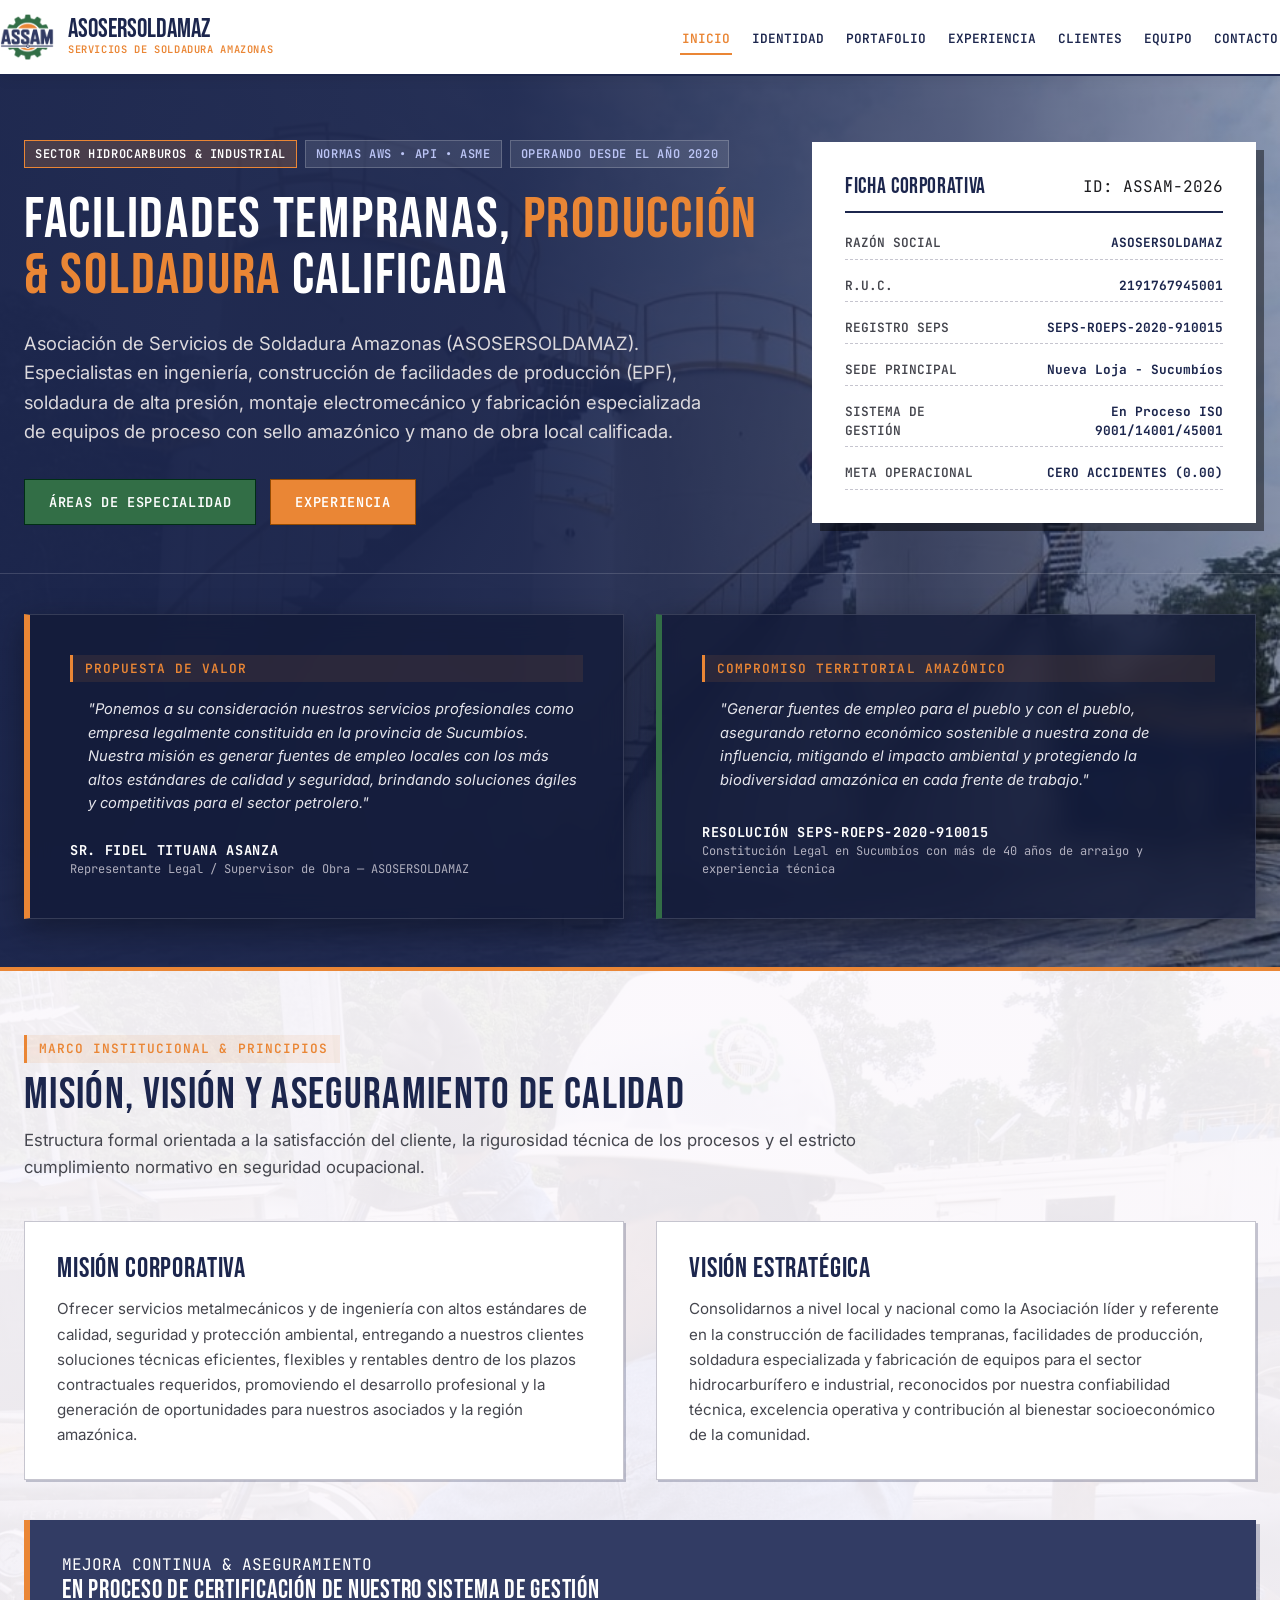
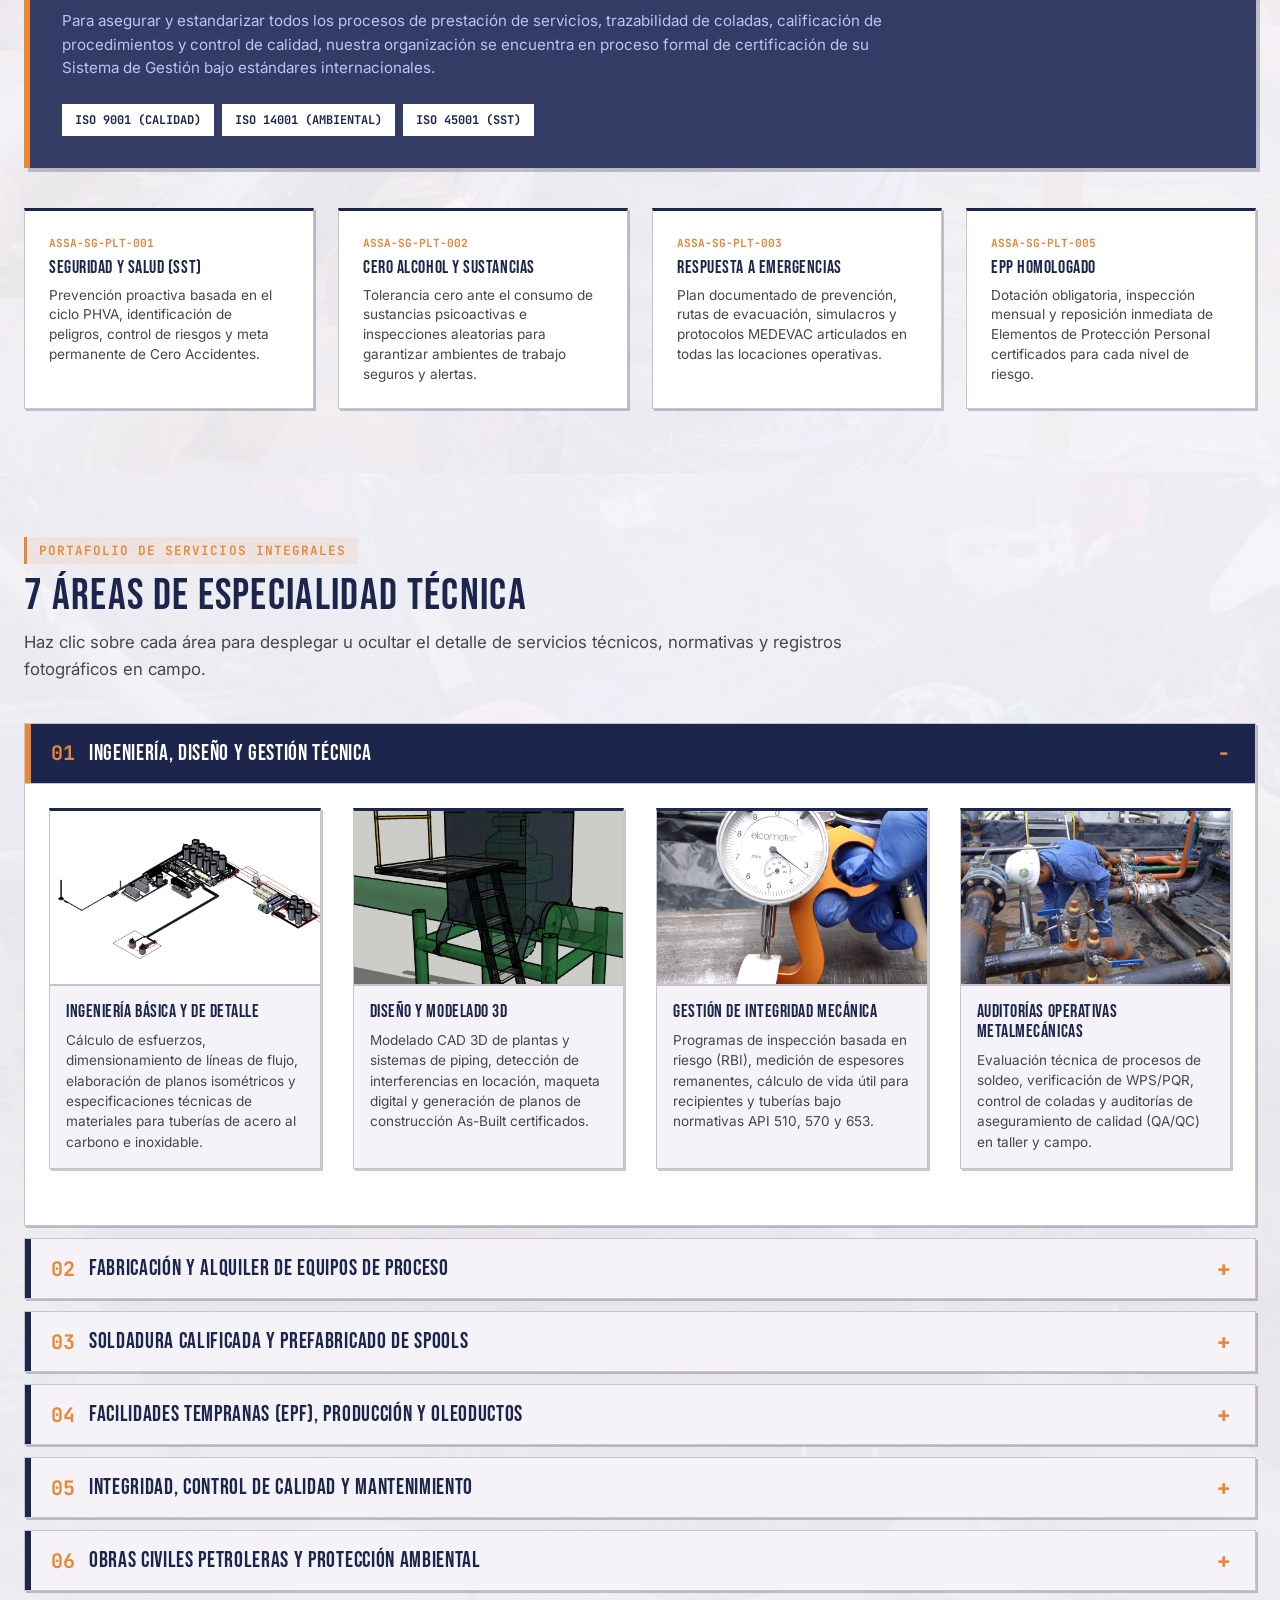
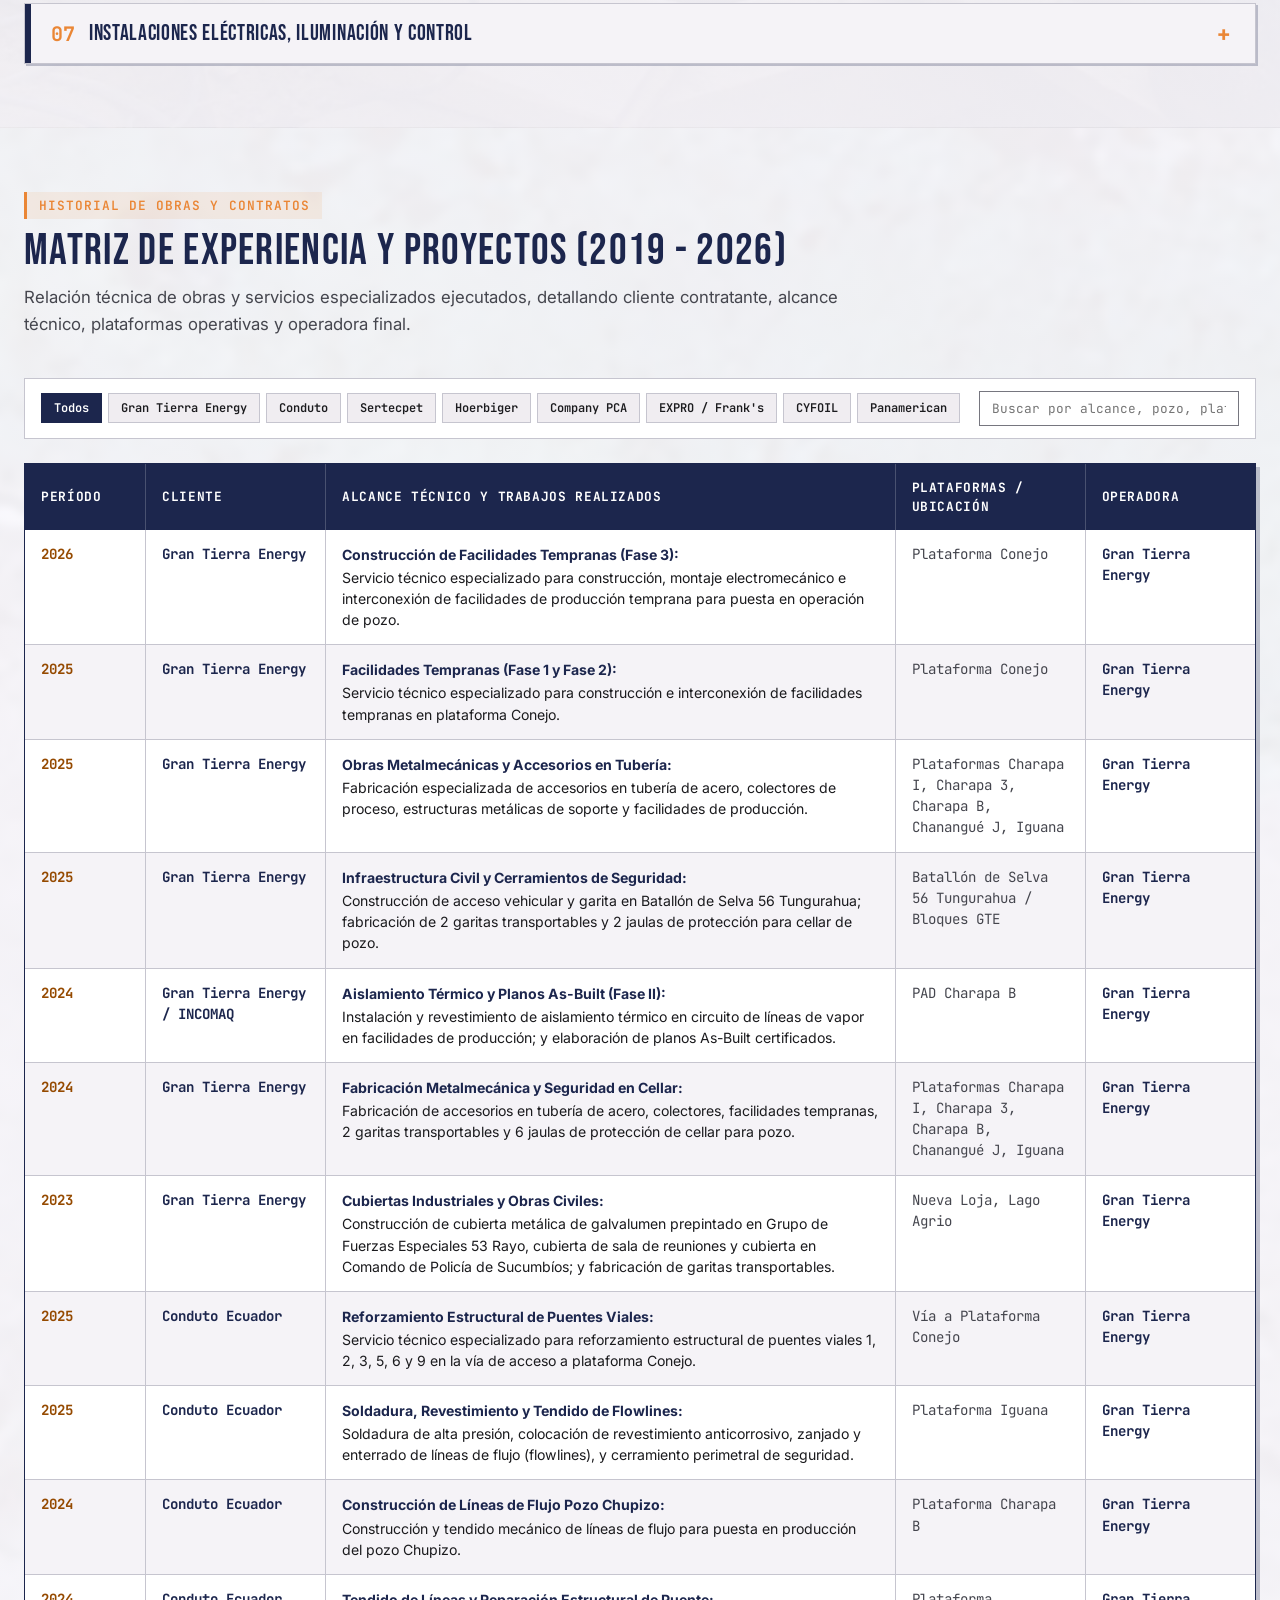
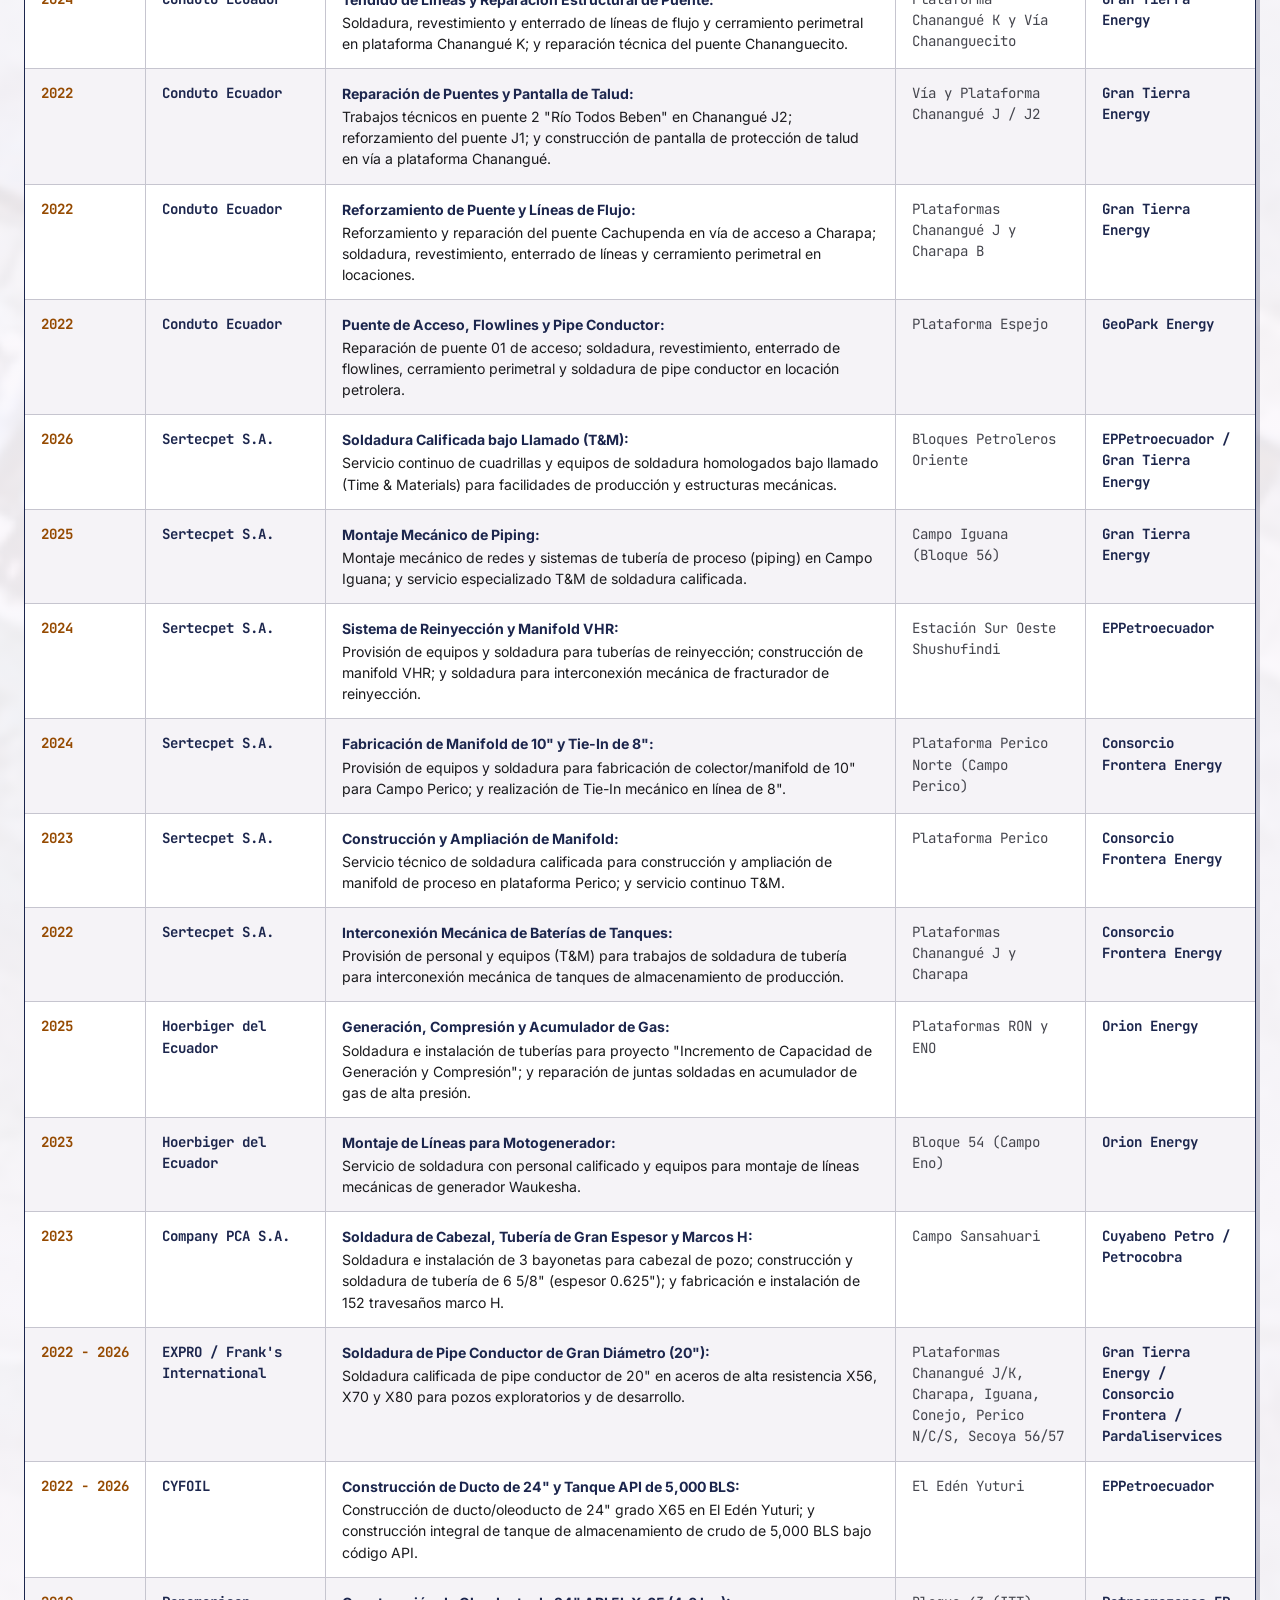
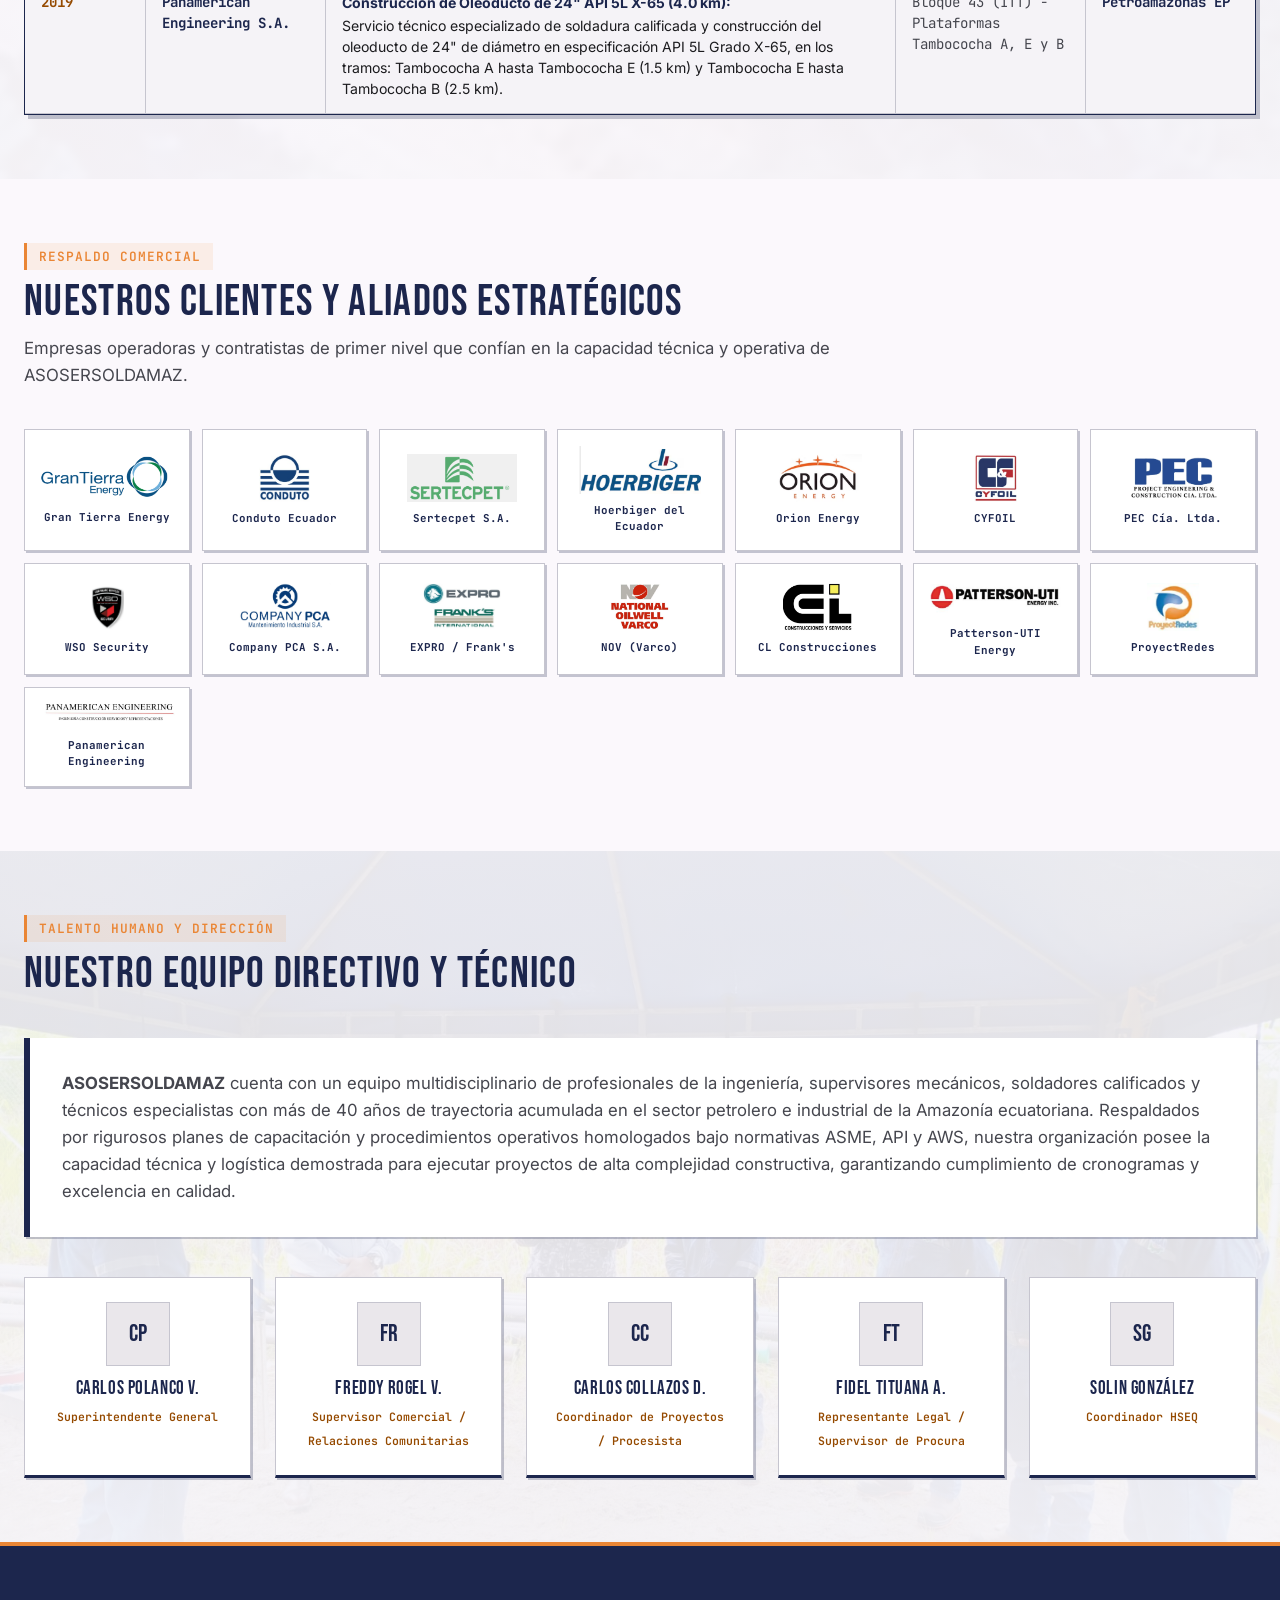
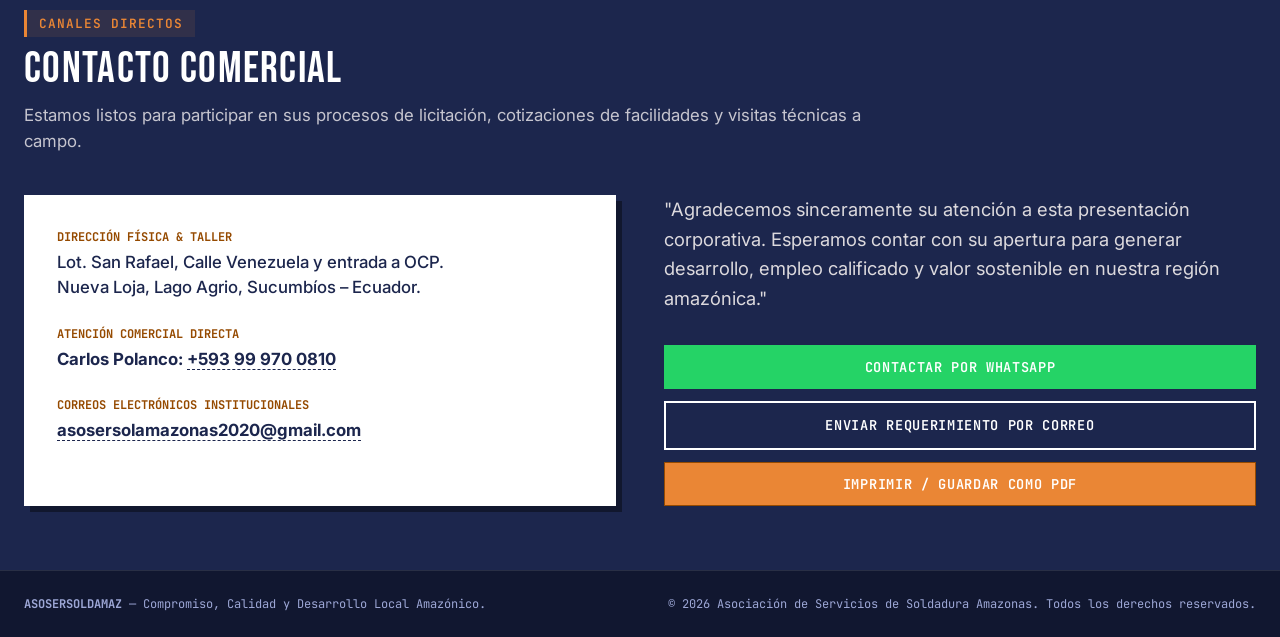
==== commit ff249c80: "Add Panamerican Engineering experience and client logo (Oleoducto 24 Tambococha)" ====
--- a/index.html
+++ b/index.html
@@ -436,8 +436,8 @@
 <div class="area-items-grid">
 <!-- 04.1 Facilidades Tempranas (EPF) -->
 <div class="spec-item-card has-image">
-<div class="spec-card-img-wrap" data-caption="Facilidades Tempranas (EPF): Vista aérea y layout de facilidades tempranas en locación petrolera Pozo Conejo" data-full-img="Recursos/Fotos/04_Facilidades_Produccion_EPF/01_Facilidades_Tempranas_EPF_Chanangue.png">
-<img alt="Facilidades Tempranas" class="spec-card-img" src="Recursos/Fotos/04_Facilidades_Produccion_EPF/01_Facilidades_Tempranas_EPF_Chanangue.png"/>
+<div class="spec-card-img-wrap" data-caption="Facilidades Tempranas (EPF): Vista aérea y layout de facilidades tempranas en locación petrolera Pozo Conejo" data-full-img="Recursos/Fotos/04_Facilidades_Produccion_EPF/01_Facilidades_Tempranas_EPF_Conejo.jpg">
+<img alt="Facilidades Tempranas" class="spec-card-img" src="Recursos/Fotos/04_Facilidades_Produccion_EPF/01_Facilidades_Tempranas_EPF_Conejo.jpg"/>
 <span class="spec-card-zoom-hint">AMPLIAR FOTO ⤢</span>
 </div>
 <div class="spec-card-content">
@@ -447,8 +447,8 @@
 </div>
 <!-- 04.2 Facilidades de Producción -->
 <div class="spec-item-card has-image">
-<div class="spec-card-img-wrap" data-caption="Facilidades de Producción: Infraestructura permanente y baterías operativas en Plataforma Iguana" data-full-img="Recursos/Fotos/04_Facilidades_Produccion_EPF/02_Facilidades_Produccion_Iguana.png">
-<img alt="Facilidades de Producción" class="spec-card-img" src="Recursos/Fotos/04_Facilidades_Produccion_EPF/02_Facilidades_Produccion_Iguana.png"/>
+<div class="spec-card-img-wrap" data-caption="Facilidades de Producción: Infraestructura permanente y baterías operativas en Plataforma Iguana" data-full-img="Recursos/Fotos/04_Facilidades_Produccion_EPF/02_Facilidades_Produccion_Iguana.jpg">
+<img alt="Facilidades de Producción" class="spec-card-img" src="Recursos/Fotos/04_Facilidades_Produccion_EPF/02_Facilidades_Produccion_Iguana.jpg"/>
 <span class="spec-card-zoom-hint">AMPLIAR FOTO ⤢</span>
 </div>
 <div class="spec-card-content">
@@ -746,7 +746,7 @@
 <div class="container">
 <div class="section-header">
 <span class="section-tag">HISTORIAL DE OBRAS Y CONTRATOS</span>
-<h2 class="section-title">MATRIZ DE EXPERIENCIA Y PROYECTOS (2022 - 2026)</h2>
+<h2 class="section-title">MATRIZ DE EXPERIENCIA Y PROYECTOS (2019 - 2026)</h2>
 <p class="section-subtitle">
           Relación técnica de obras y servicios especializados ejecutados, detallando cliente contratante, alcance técnico, plataformas operativas y operadora final.
         </p>
@@ -762,6 +762,7 @@
 <button class="filter-btn" data-client="PCA" type="button">Company PCA</button>
 <button class="filter-btn" data-client="EXPRO" type="button">EXPRO / Frank's</button>
 <button class="filter-btn" data-client="CYFOIL" type="button">CYFOIL</button>
+<button class="filter-btn" data-client="Panamerican" type="button">Panamerican</button>
 </div>
 <div class="search-box">
 <input class="search-input" id="project-search" placeholder="Buscar por alcance, pozo, plataforma u operadora..." type="text"/>
@@ -1055,6 +1056,17 @@
 <td class="col-location">El Edén Yuturi</td>
 <td class="col-operator">EPPetroecuador</td>
 </tr>
+<!-- 26. Panamerican Engineering 2019: Oleoducto 24" Bloque 43 Tambococha -->
+<tr data-client="Panamerican">
+<td class="col-year">2019</td>
+<td class="col-client">Panamerican Engineering S.A.</td>
+<td class="col-scope">
+<strong>Construcción de Oleoducto de 24" API 5L X-65 (4.0 km):</strong>
+                Servicio técnico especializado de soldadura calificada y construcción del oleoducto de 24" de diámetro en especificación API 5L Grado X-65, en los tramos: Tambococha A hasta Tambococha E (1.5 km) y Tambococha E hasta Tambococha B (2.5 km).
+              </td>
+<td class="col-location">Bloque 43 (ITT) - Plataformas Tambococha A, E y B</td>
+<td class="col-operator">Petroamazonas EP</td>
+</tr>
 </tbody>
 </table>
 </div>
@@ -1127,6 +1139,10 @@
 <img alt="ProyectRedes" src="Recursos/client_logos/logo_ProyectRedes.png"/>
 <span class="client-card-name">ProyectRedes</span>
 </a>
+<a class="client-card" href="mailto:panamericanengineering@gmail.com" rel="noopener noreferrer" target="_blank" title="Panamerican Engineering S.A.">
+<img alt="Panamerican Engineering S.A." src="Recursos/client_logos/logo_Panamerican_Engineering.png"/>
+<span class="client-card-name">Panamerican Engineering</span>
+</a>
 </div>
 </div>
 </section>
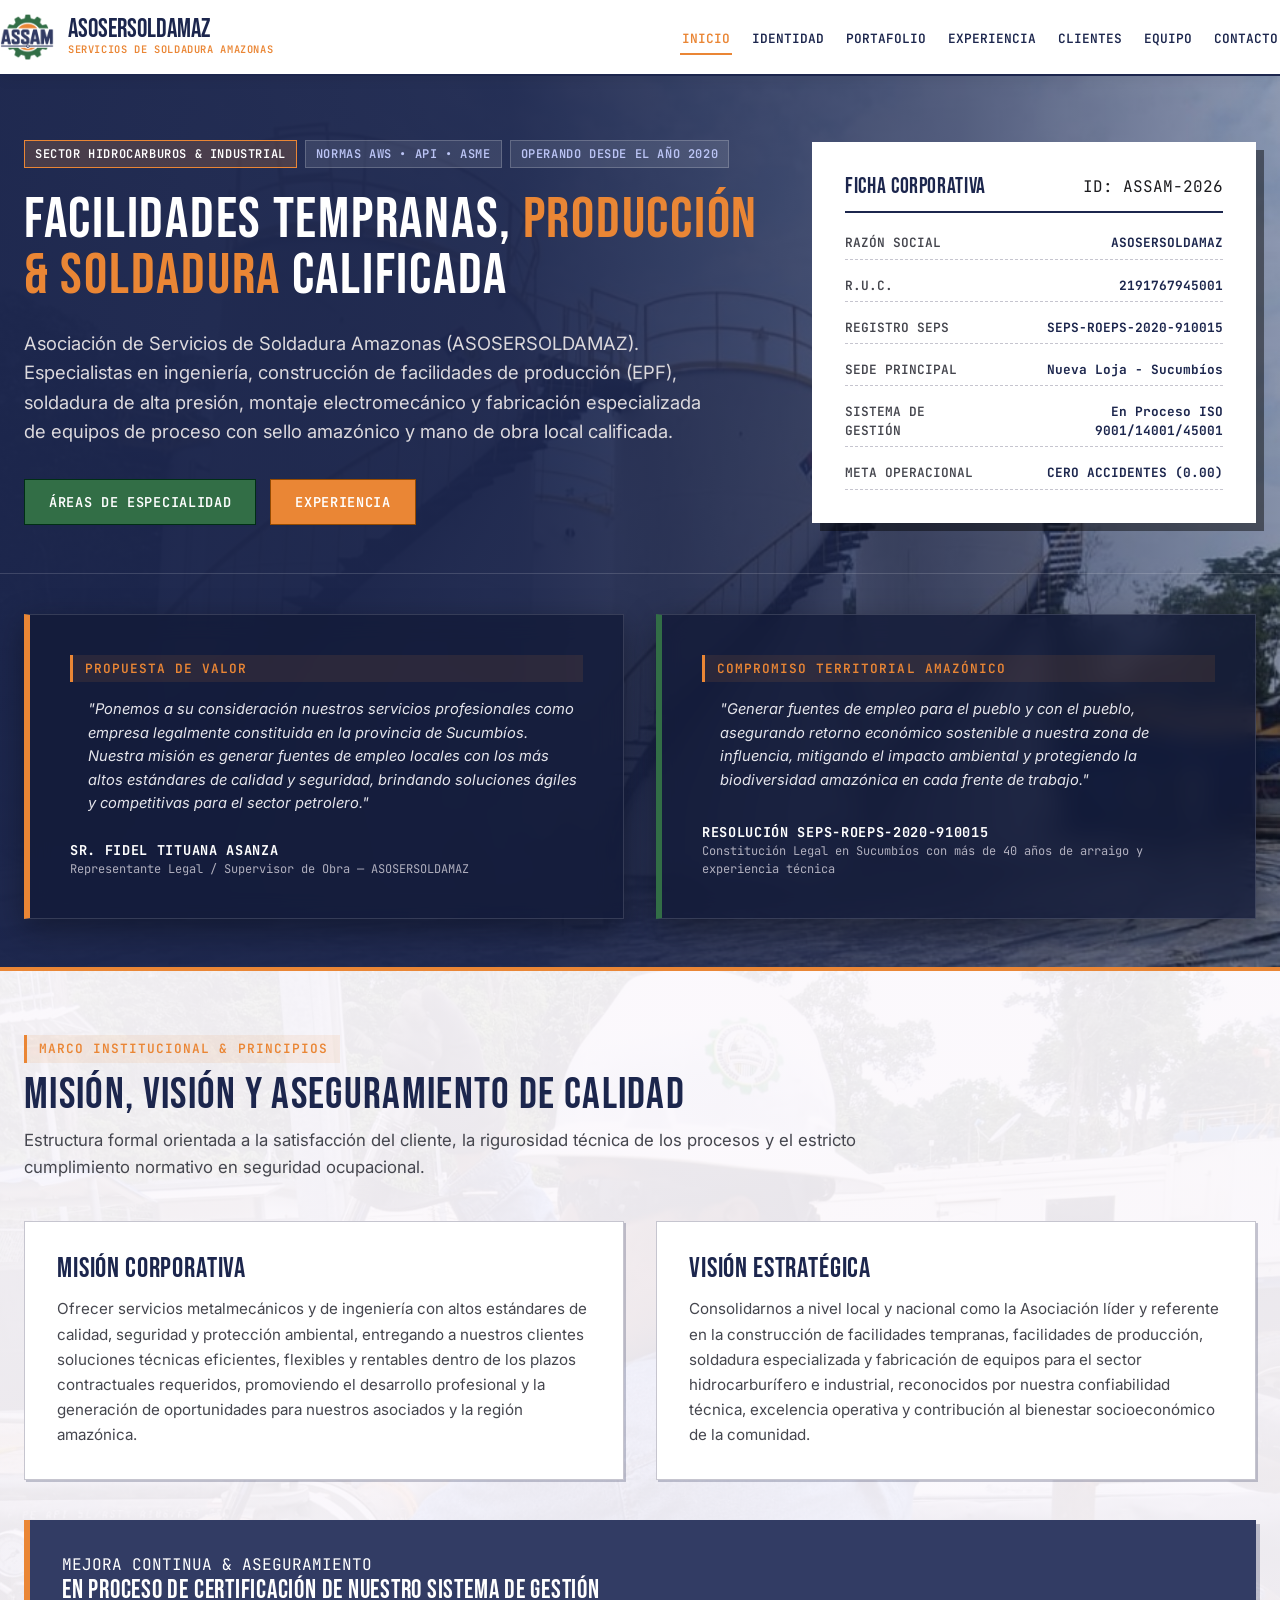
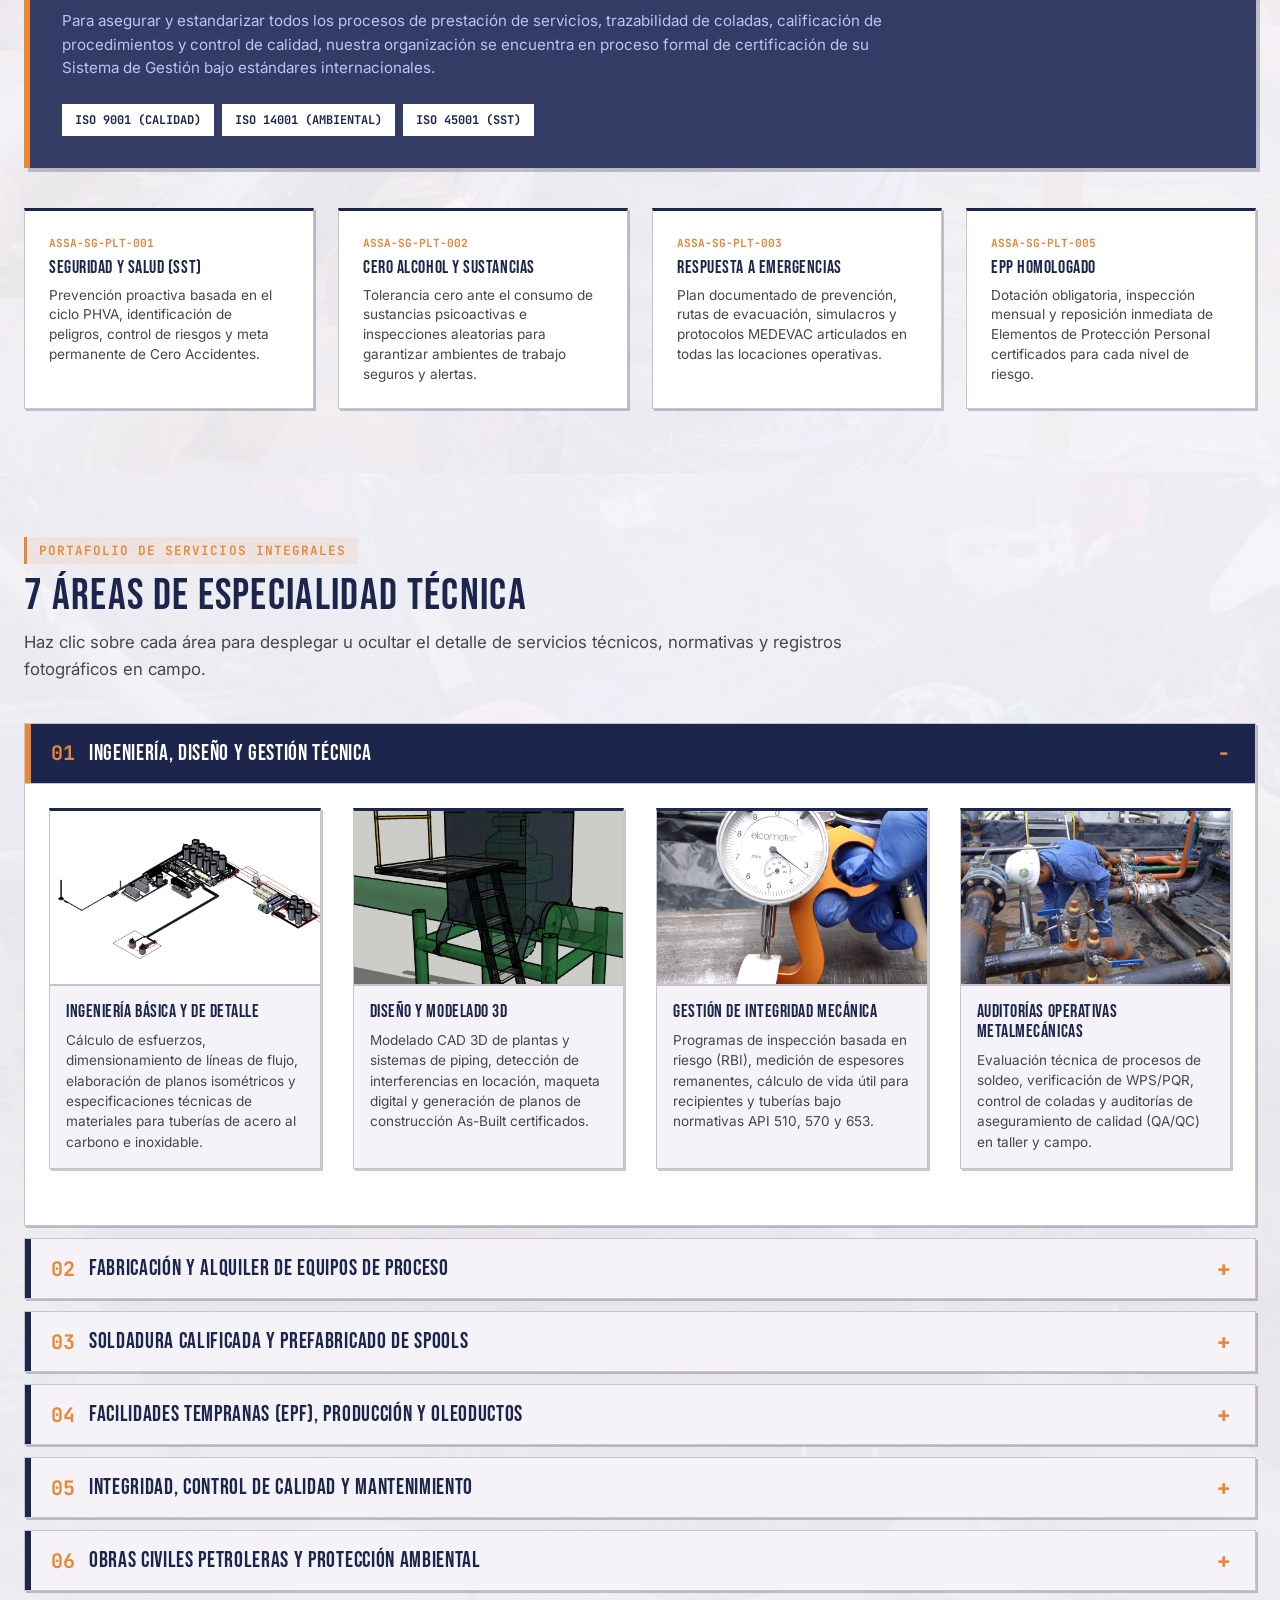
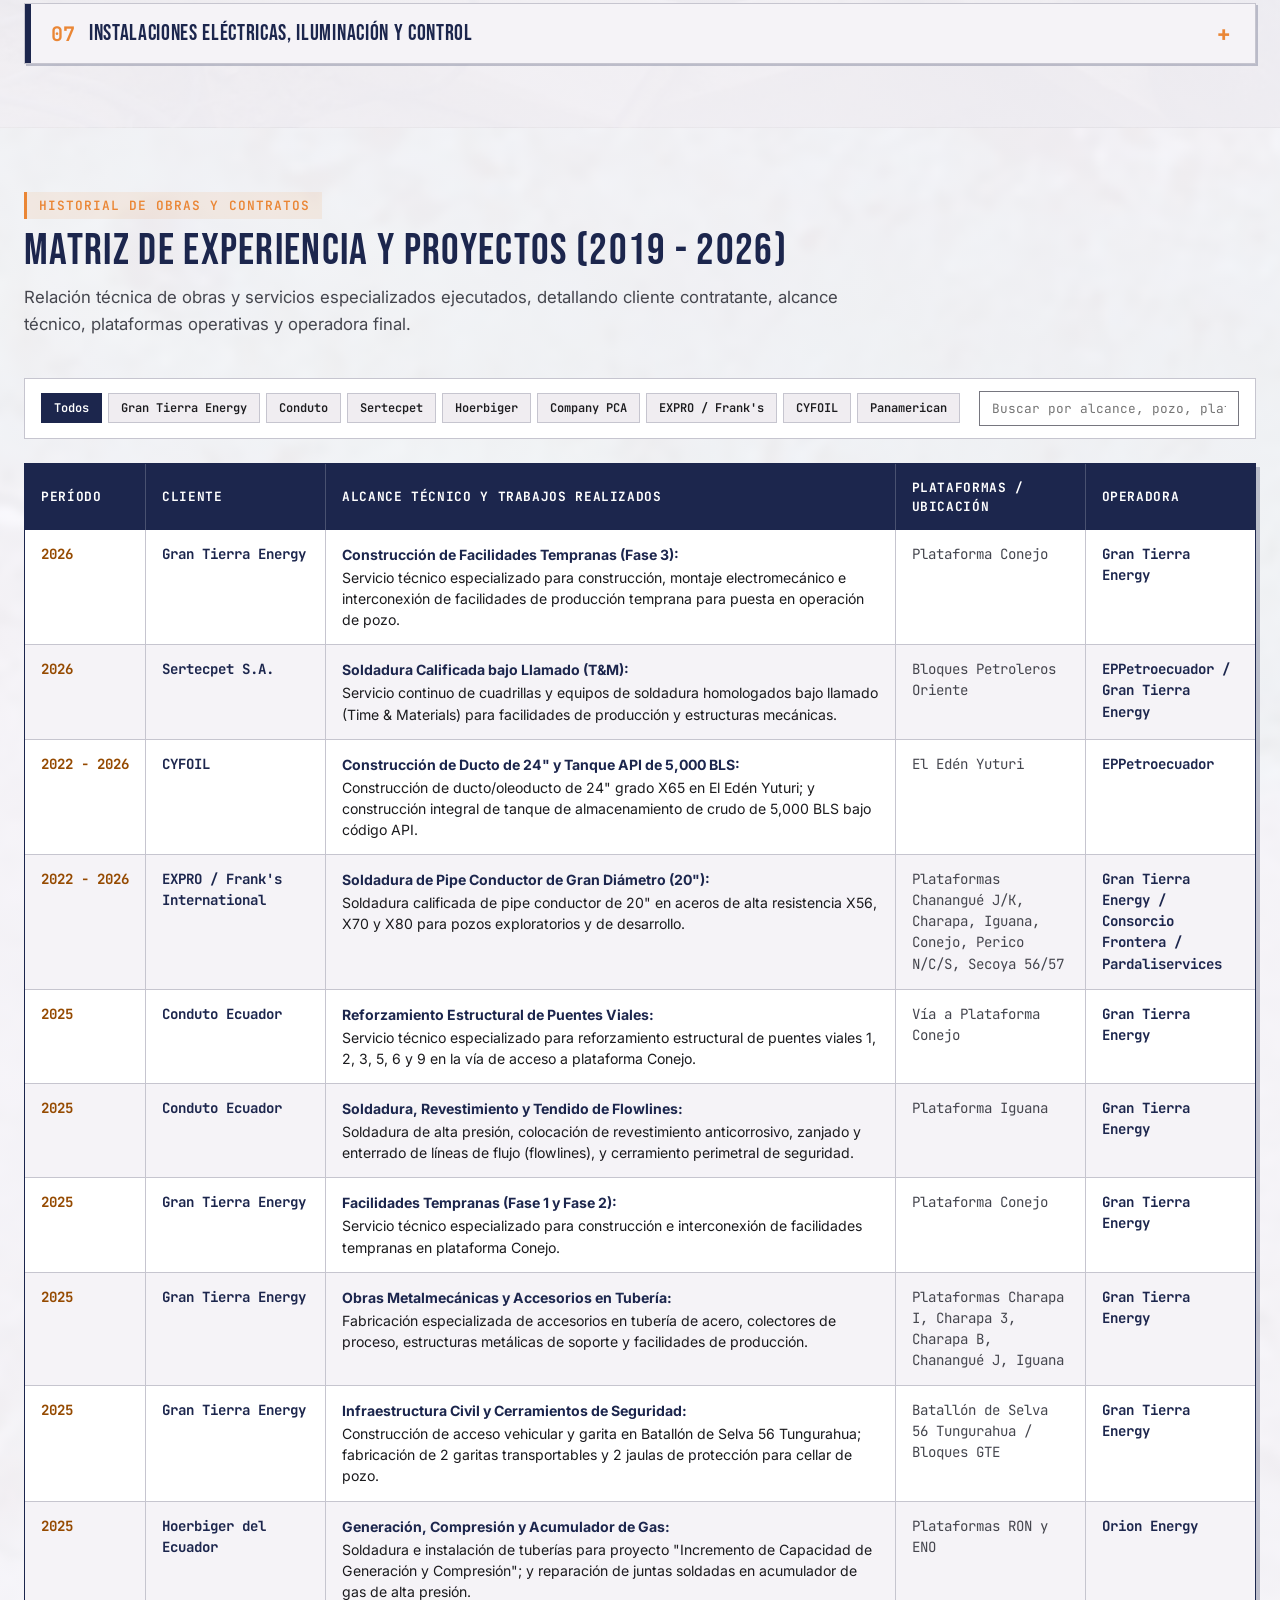
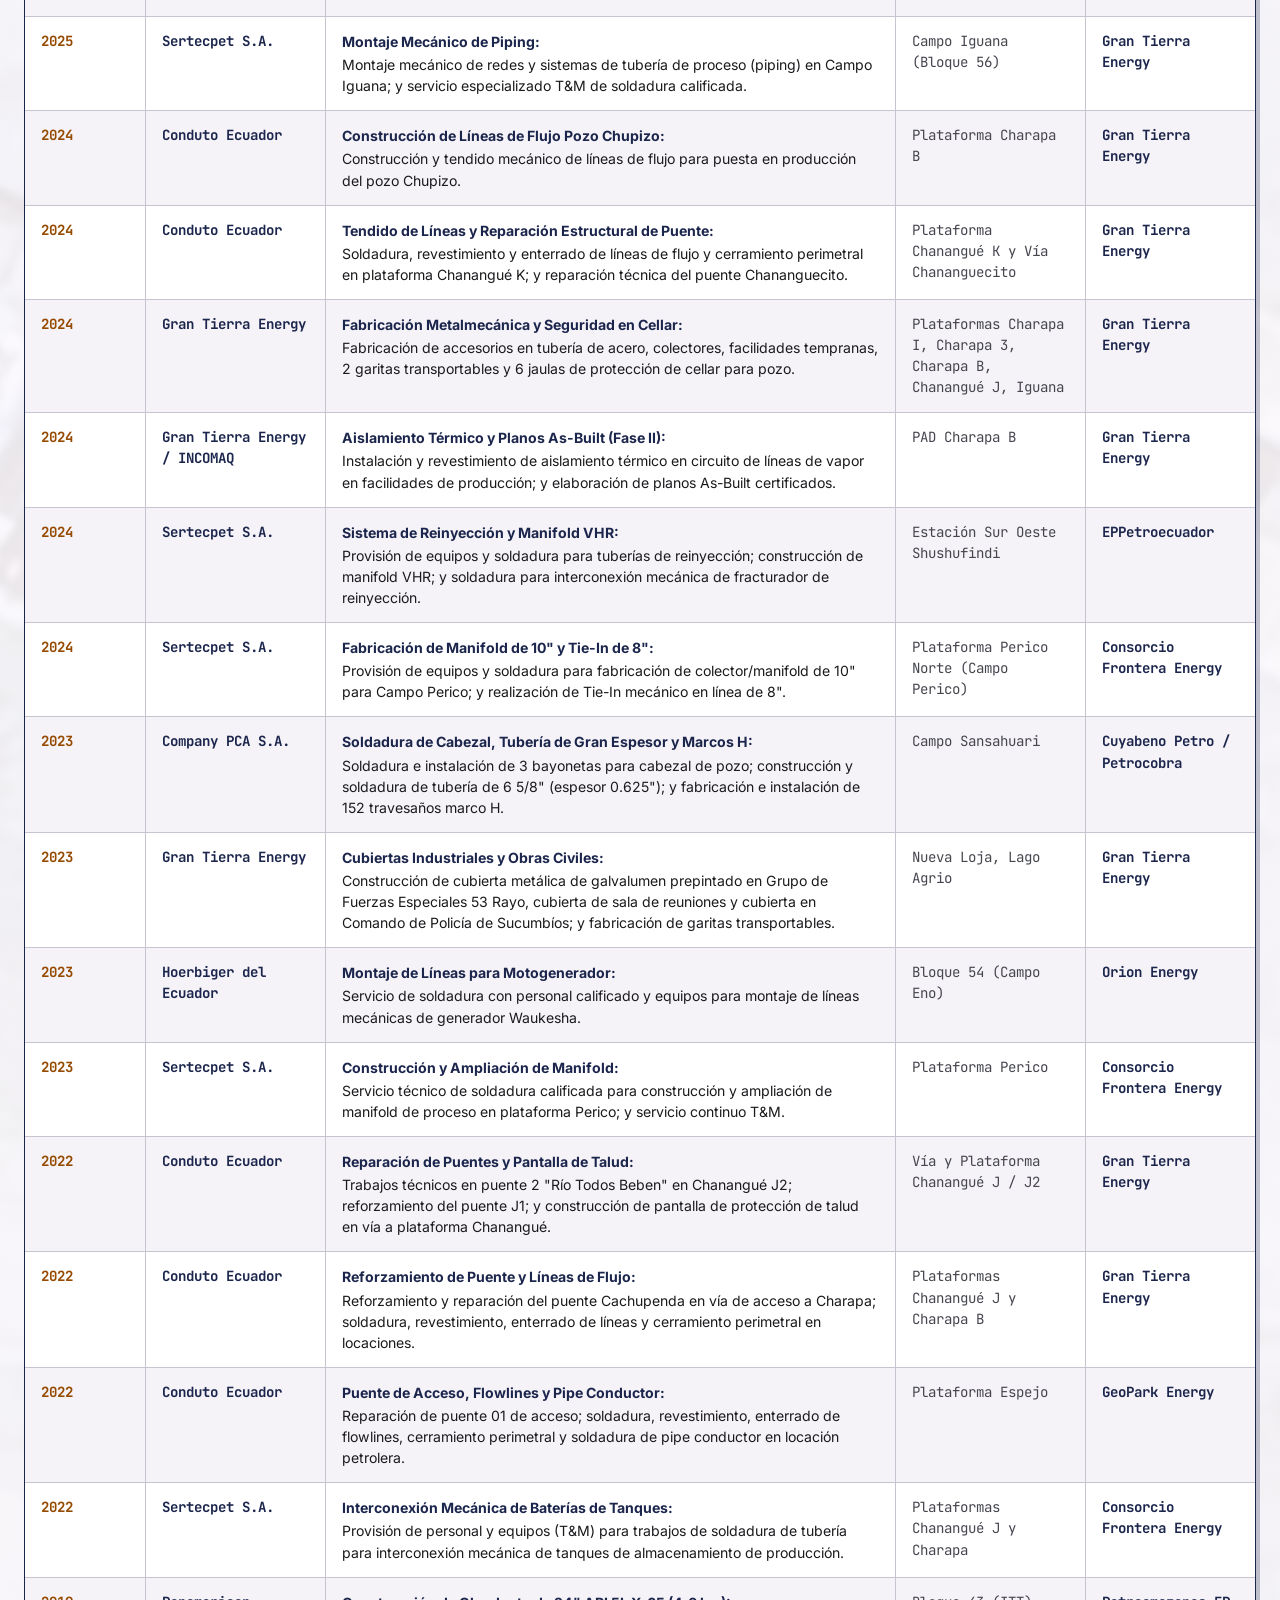
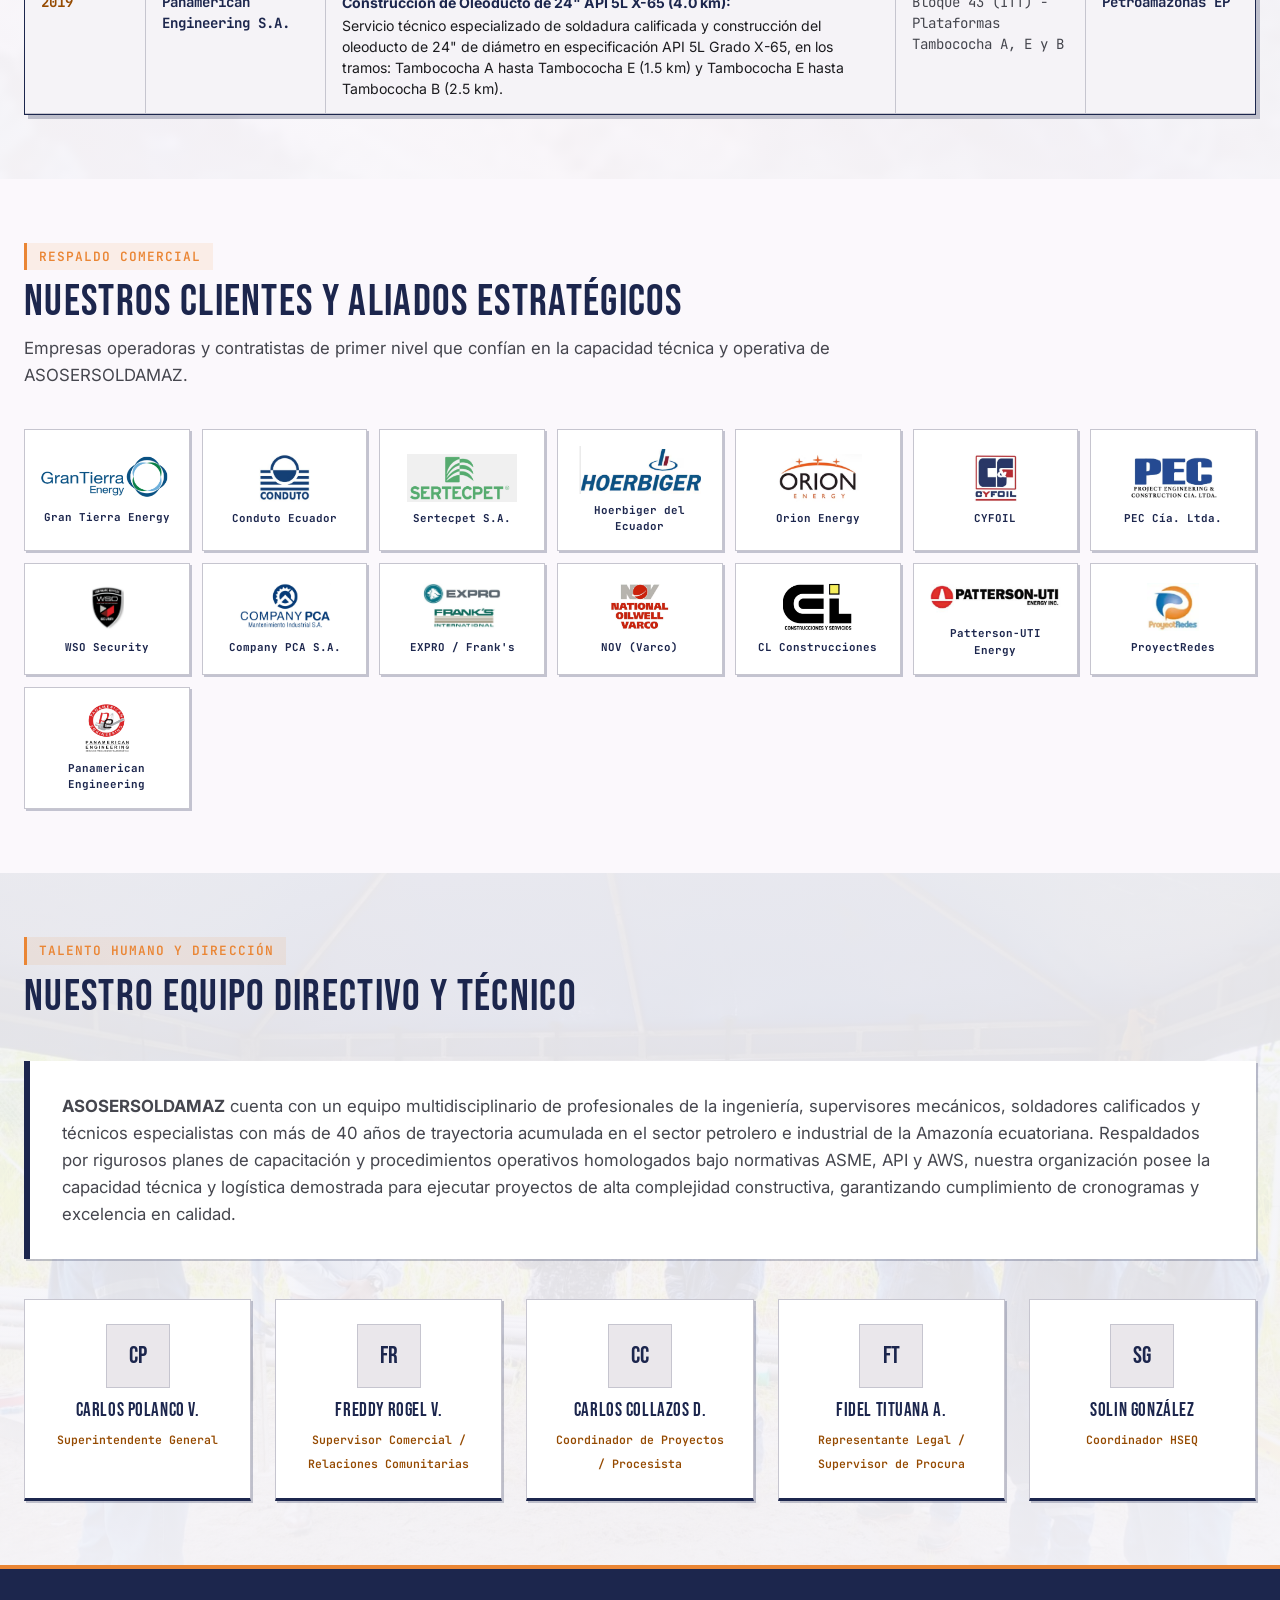
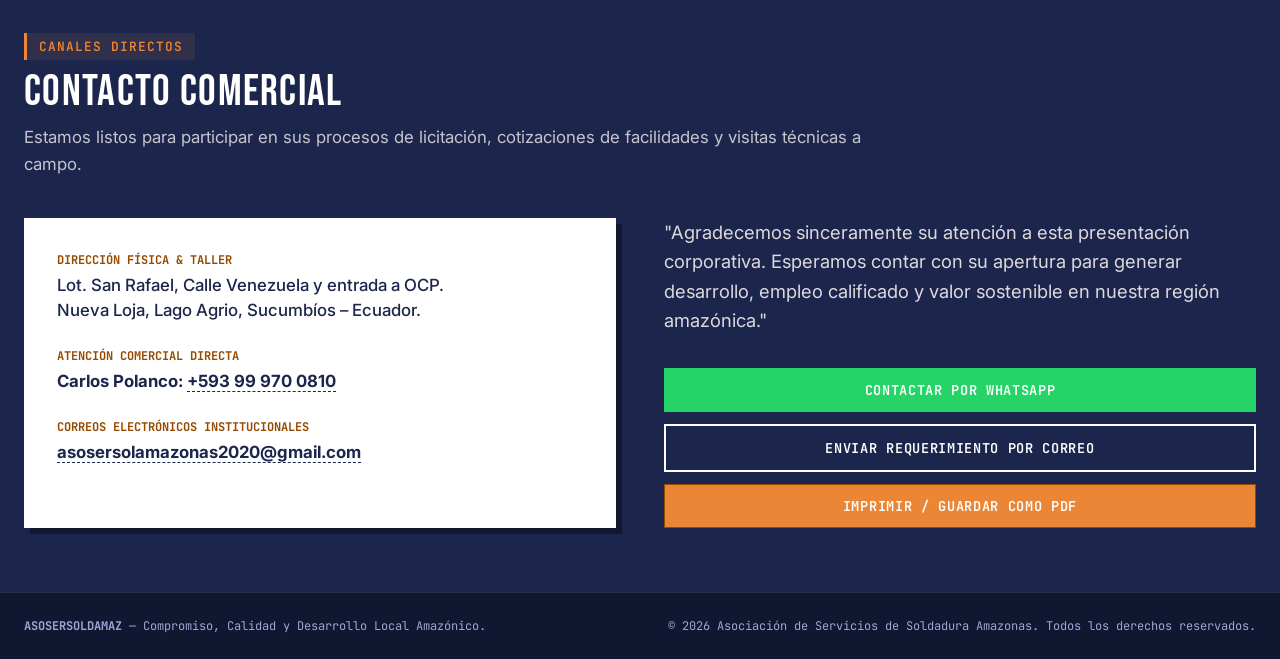
==== commit e90b3da6: "Sort experience matrix chronologically (2026 to 2019) and update Panamerican URL" ====
--- a/index.html
+++ b/index.html
@@ -780,9 +780,7 @@
 <th>Operadora</th>
 </tr>
 </thead>
-<tbody id="experience-table-body">
-<!-- 1. Gran Tierra 2026: EPF Fase 3 -->
-<tr data-client="Gran Tierra">
+<tbody id="experience-table-body"><tr data-client="Gran Tierra">
 <td class="col-year">2026</td>
 <td class="col-client">Gran Tierra Energy</td>
 <td class="col-scope">
@@ -791,9 +789,52 @@
               </td>
 <td class="col-location">Plataforma Conejo</td>
 <td class="col-operator">Gran Tierra Energy</td>
-</tr>
-<!-- 2. Gran Tierra 2025: EPF Fase 1 y 2 -->
-<tr data-client="Gran Tierra">
+</tr><tr data-client="Sertecpet">
+<td class="col-year">2026</td>
+<td class="col-client">Sertecpet S.A.</td>
+<td class="col-scope">
+<strong>Soldadura Calificada bajo Llamado (T&amp;M):</strong>
+                Servicio continuo de cuadrillas y equipos de soldadura homologados bajo llamado (Time &amp; Materials) para facilidades de producción y estructuras mecánicas.
+              </td>
+<td class="col-location">Bloques Petroleros Oriente</td>
+<td class="col-operator">EPPetroecuador / Gran Tierra Energy</td>
+</tr><tr data-client="CYFOIL">
+<td class="col-year">2022 - 2026</td>
+<td class="col-client">CYFOIL</td>
+<td class="col-scope">
+<strong>Construcción de Ducto de 24" y Tanque API de 5,000 BLS:</strong>
+                Construcción de ducto/oleoducto de 24" grado X65 en El Edén Yuturi; y construcción integral de tanque de almacenamiento de crudo de 5,000 BLS bajo código API.
+              </td>
+<td class="col-location">El Edén Yuturi</td>
+<td class="col-operator">EPPetroecuador</td>
+</tr><tr data-client="EXPRO">
+<td class="col-year">2022 - 2026</td>
+<td class="col-client">EXPRO / Frank's International</td>
+<td class="col-scope">
+<strong>Soldadura de Pipe Conductor de Gran Diámetro (20"):</strong>
+                Soldadura calificada de pipe conductor de 20" en aceros de alta resistencia X56, X70 y X80 para pozos exploratorios y de desarrollo.
+              </td>
+<td class="col-location">Plataformas Chanangué J/K, Charapa, Iguana, Conejo, Perico N/C/S, Secoya 56/57</td>
+<td class="col-operator">Gran Tierra Energy / Consorcio Frontera / Pardaliservices</td>
+</tr><tr data-client="Conduto">
+<td class="col-year">2025</td>
+<td class="col-client">Conduto Ecuador</td>
+<td class="col-scope">
+<strong>Reforzamiento Estructural de Puentes Viales:</strong>
+                Servicio técnico especializado para reforzamiento estructural de puentes viales 1, 2, 3, 5, 6 y 9 en la vía de acceso a plataforma Conejo.
+              </td>
+<td class="col-location">Vía a Plataforma Conejo</td>
+<td class="col-operator">Gran Tierra Energy</td>
+</tr><tr data-client="Conduto">
+<td class="col-year">2025</td>
+<td class="col-client">Conduto Ecuador</td>
+<td class="col-scope">
+<strong>Soldadura, Revestimiento y Tendido de Flowlines:</strong>
+                Soldadura de alta presión, colocación de revestimiento anticorrosivo, zanjado y enterrado de líneas de flujo (flowlines), y cerramiento perimetral de seguridad.
+              </td>
+<td class="col-location">Plataforma Iguana</td>
+<td class="col-operator">Gran Tierra Energy</td>
+</tr><tr data-client="Gran Tierra">
 <td class="col-year">2025</td>
 <td class="col-client">Gran Tierra Energy</td>
 <td class="col-scope">
@@ -802,9 +843,7 @@
               </td>
 <td class="col-location">Plataforma Conejo</td>
 <td class="col-operator">Gran Tierra Energy</td>
-</tr>
-<!-- 3. Gran Tierra 2025: Metalmecánica y Accesorios -->
-<tr data-client="Gran Tierra">
+</tr><tr data-client="Gran Tierra">
 <td class="col-year">2025</td>
 <td class="col-client">Gran Tierra Energy</td>
 <td class="col-scope">
@@ -813,9 +852,7 @@
               </td>
 <td class="col-location">Plataformas Charapa I, Charapa 3, Charapa B, Chanangué J, Iguana</td>
 <td class="col-operator">Gran Tierra Energy</td>
-</tr>
-<!-- 4. Gran Tierra 2025: Acceso y Garitas BS-56 -->
-<tr data-client="Gran Tierra">
+</tr><tr data-client="Gran Tierra">
 <td class="col-year">2025</td>
 <td class="col-client">Gran Tierra Energy</td>
 <td class="col-scope">
@@ -824,9 +861,52 @@
               </td>
 <td class="col-location">Batallón de Selva 56 Tungurahua / Bloques GTE</td>
 <td class="col-operator">Gran Tierra Energy</td>
-</tr>
-<!-- 5. Gran Tierra 2024: Aislamiento Térmico e INCOMAQ -->
-<tr data-client="Gran Tierra">
+</tr><tr data-client="Hoerbiger">
+<td class="col-year">2025</td>
+<td class="col-client">Hoerbiger del Ecuador</td>
+<td class="col-scope">
+<strong>Generación, Compresión y Acumulador de Gas:</strong>
+                Soldadura e instalación de tuberías para proyecto "Incremento de Capacidad de Generación y Compresión"; y reparación de juntas soldadas en acumulador de gas de alta presión.
+              </td>
+<td class="col-location">Plataformas RON y ENO</td>
+<td class="col-operator">Orion Energy</td>
+</tr><tr data-client="Sertecpet">
+<td class="col-year">2025</td>
+<td class="col-client">Sertecpet S.A.</td>
+<td class="col-scope">
+<strong>Montaje Mecánico de Piping:</strong>
+                Montaje mecánico de redes y sistemas de tubería de proceso (piping) en Campo Iguana; y servicio especializado T&amp;M de soldadura calificada.
+              </td>
+<td class="col-location">Campo Iguana (Bloque 56)</td>
+<td class="col-operator">Gran Tierra Energy</td>
+</tr><tr data-client="Conduto">
+<td class="col-year">2024</td>
+<td class="col-client">Conduto Ecuador</td>
+<td class="col-scope">
+<strong>Construcción de Líneas de Flujo Pozo Chupizo:</strong>
+                Construcción y tendido mecánico de líneas de flujo para puesta en producción del pozo Chupizo.
+              </td>
+<td class="col-location">Plataforma Charapa B</td>
+<td class="col-operator">Gran Tierra Energy</td>
+</tr><tr data-client="Conduto">
+<td class="col-year">2024</td>
+<td class="col-client">Conduto Ecuador</td>
+<td class="col-scope">
+<strong>Tendido de Líneas y Reparación Estructural de Puente:</strong>
+                Soldadura, revestimiento y enterrado de líneas de flujo y cerramiento perimetral en plataforma Chanangué K; y reparación técnica del puente Chananguecito.
+              </td>
+<td class="col-location">Plataforma Chanangué K y Vía Chananguecito</td>
+<td class="col-operator">Gran Tierra Energy</td>
+</tr><tr data-client="Gran Tierra">
+<td class="col-year">2024</td>
+<td class="col-client">Gran Tierra Energy</td>
+<td class="col-scope">
+<strong>Fabricación Metalmecánica y Seguridad en Cellar:</strong>
+                Fabricación de accesorios en tubería de acero, colectores, facilidades tempranas, 2 garitas transportables y 6 jaulas de protección de cellar para pozo.
+              </td>
+<td class="col-location">Plataformas Charapa I, Charapa 3, Charapa B, Chanangué J, Iguana</td>
+<td class="col-operator">Gran Tierra Energy</td>
+</tr><tr data-client="Gran Tierra">
 <td class="col-year">2024</td>
 <td class="col-client">Gran Tierra Energy / INCOMAQ</td>
 <td class="col-scope">
@@ -835,20 +915,34 @@
               </td>
 <td class="col-location">PAD Charapa B</td>
 <td class="col-operator">Gran Tierra Energy</td>
-</tr>
-<!-- 6. Gran Tierra 2024: Metalmecánica y Jaulas de Cellar -->
-<tr data-client="Gran Tierra">
+</tr><tr data-client="Sertecpet">
 <td class="col-year">2024</td>
-<td class="col-client">Gran Tierra Energy</td>
-<td class="col-scope">
-<strong>Fabricación Metalmecánica y Seguridad en Cellar:</strong>
-                Fabricación de accesorios en tubería de acero, colectores, facilidades tempranas, 2 garitas transportables y 6 jaulas de protección de cellar para pozo.
-              </td>
-<td class="col-location">Plataformas Charapa I, Charapa 3, Charapa B, Chanangué J, Iguana</td>
-<td class="col-operator">Gran Tierra Energy</td>
-</tr>
-<!-- 7. Gran Tierra 2023: Cubiertas Galvalumen y Fuerzas Especiales -->
-<tr data-client="Gran Tierra">
+<td class="col-client">Sertecpet S.A.</td>
+<td class="col-scope">
+<strong>Sistema de Reinyección y Manifold VHR:</strong>
+                Provisión de equipos y soldadura para tuberías de reinyección; construcción de manifold VHR; y soldadura para interconexión mecánica de fracturador de reinyección.
+              </td>
+<td class="col-location">Estación Sur Oeste Shushufindi</td>
+<td class="col-operator">EPPetroecuador</td>
+</tr><tr data-client="Sertecpet">
+<td class="col-year">2024</td>
+<td class="col-client">Sertecpet S.A.</td>
+<td class="col-scope">
+<strong>Fabricación de Manifold de 10" y Tie-In de 8":</strong>
+                Provisión de equipos y soldadura para fabricación de colector/manifold de 10" para Campo Perico; y realización de Tie-In mecánico en línea de 8".
+              </td>
+<td class="col-location">Plataforma Perico Norte (Campo Perico)</td>
+<td class="col-operator">Consorcio Frontera Energy</td>
+</tr><tr data-client="PCA">
+<td class="col-year">2023</td>
+<td class="col-client">Company PCA S.A.</td>
+<td class="col-scope">
+<strong>Soldadura de Cabezal, Tubería de Gran Espesor y Marcos H:</strong>
+                Soldadura e instalación de 3 bayonetas para cabezal de pozo; construcción y soldadura de tubería de 6 5/8" (espesor 0.625"); y fabricación e instalación de 152 travesaños marco H.
+              </td>
+<td class="col-location">Campo Sansahuari</td>
+<td class="col-operator">Cuyabeno Petro / Petrocobra</td>
+</tr><tr data-client="Gran Tierra">
 <td class="col-year">2023</td>
 <td class="col-client">Gran Tierra Energy</td>
 <td class="col-scope">
@@ -857,53 +951,25 @@
               </td>
 <td class="col-location">Nueva Loja, Lago Agrio</td>
 <td class="col-operator">Gran Tierra Energy</td>
-</tr>
-<!-- 8. Conduto 2025: Puentes Conejo -->
-<tr data-client="Conduto">
-<td class="col-year">2025</td>
-<td class="col-client">Conduto Ecuador</td>
-<td class="col-scope">
-<strong>Reforzamiento Estructural de Puentes Viales:</strong>
-                Servicio técnico especializado para reforzamiento estructural de puentes viales 1, 2, 3, 5, 6 y 9 en la vía de acceso a plataforma Conejo.
-              </td>
-<td class="col-location">Vía a Plataforma Conejo</td>
-<td class="col-operator">Gran Tierra Energy</td>
-</tr>
-<!-- 9. Conduto 2025: Flowlines y Cerramiento Iguana -->
-<tr data-client="Conduto">
-<td class="col-year">2025</td>
-<td class="col-client">Conduto Ecuador</td>
-<td class="col-scope">
-<strong>Soldadura, Revestimiento y Tendido de Flowlines:</strong>
-                Soldadura de alta presión, colocación de revestimiento anticorrosivo, zanjado y enterrado de líneas de flujo (flowlines), y cerramiento perimetral de seguridad.
-              </td>
-<td class="col-location">Plataforma Iguana</td>
-<td class="col-operator">Gran Tierra Energy</td>
-</tr>
-<!-- 10. Conduto 2024: Flowlines Pozo Chupizo -->
-<tr data-client="Conduto">
-<td class="col-year">2024</td>
-<td class="col-client">Conduto Ecuador</td>
-<td class="col-scope">
-<strong>Construcción de Líneas de Flujo Pozo Chupizo:</strong>
-                Construcción y tendido mecánico de líneas de flujo para puesta en producción del pozo Chupizo.
-              </td>
-<td class="col-location">Plataforma Charapa B</td>
-<td class="col-operator">Gran Tierra Energy</td>
-</tr>
-<!-- 11. Conduto 2024: Flowlines Chanangué K y Puente Chananguecito -->
-<tr data-client="Conduto">
-<td class="col-year">2024</td>
-<td class="col-client">Conduto Ecuador</td>
-<td class="col-scope">
-<strong>Tendido de Líneas y Reparación Estructural de Puente:</strong>
-                Soldadura, revestimiento y enterrado de líneas de flujo y cerramiento perimetral en plataforma Chanangué K; y reparación técnica del puente Chananguecito.
-              </td>
-<td class="col-location">Plataforma Chanangué K y Vía Chananguecito</td>
-<td class="col-operator">Gran Tierra Energy</td>
-</tr>
-<!-- 12. Conduto 2022: Puentes y Protección de Talud Chanangué -->
-<tr data-client="Conduto">
+</tr><tr data-client="Hoerbiger">
+<td class="col-year">2023</td>
+<td class="col-client">Hoerbiger del Ecuador</td>
+<td class="col-scope">
+<strong>Montaje de Líneas para Motogenerador:</strong>
+                Servicio de soldadura con personal calificado y equipos para montaje de líneas mecánicas de generador Waukesha.
+              </td>
+<td class="col-location">Bloque 54 (Campo Eno)</td>
+<td class="col-operator">Orion Energy</td>
+</tr><tr data-client="Sertecpet">
+<td class="col-year">2023</td>
+<td class="col-client">Sertecpet S.A.</td>
+<td class="col-scope">
+<strong>Construcción y Ampliación de Manifold:</strong>
+                Servicio técnico de soldadura calificada para construcción y ampliación de manifold de proceso en plataforma Perico; y servicio continuo T&amp;M.
+              </td>
+<td class="col-location">Plataforma Perico</td>
+<td class="col-operator">Consorcio Frontera Energy</td>
+</tr><tr data-client="Conduto">
 <td class="col-year">2022</td>
 <td class="col-client">Conduto Ecuador</td>
 <td class="col-scope">
@@ -912,9 +978,7 @@
               </td>
 <td class="col-location">Vía y Plataforma Chanangué J / J2</td>
 <td class="col-operator">Gran Tierra Energy</td>
-</tr>
-<!-- 13. Conduto 2022: Puente Cachupenda, Flowlines Chanangué y Charapa -->
-<tr data-client="Conduto">
+</tr><tr data-client="Conduto">
 <td class="col-year">2022</td>
 <td class="col-client">Conduto Ecuador</td>
 <td class="col-scope">
@@ -923,9 +987,7 @@
               </td>
 <td class="col-location">Plataformas Chanangué J y Charapa B</td>
 <td class="col-operator">Gran Tierra Energy</td>
-</tr>
-<!-- 14. Conduto 2022: Plataforma Espejo -->
-<tr data-client="Conduto">
+</tr><tr data-client="Conduto">
 <td class="col-year">2022</td>
 <td class="col-client">Conduto Ecuador</td>
 <td class="col-scope">
@@ -934,64 +996,7 @@
               </td>
 <td class="col-location">Plataforma Espejo</td>
 <td class="col-operator">GeoPark Energy</td>
-</tr>
-<!-- 15. Sertecpet 2026: Servicio T&M -->
-<tr data-client="Sertecpet">
-<td class="col-year">2026</td>
-<td class="col-client">Sertecpet S.A.</td>
-<td class="col-scope">
-<strong>Soldadura Calificada bajo Llamado (T&amp;M):</strong>
-                Servicio continuo de cuadrillas y equipos de soldadura homologados bajo llamado (Time &amp; Materials) para facilidades de producción y estructuras mecánicas.
-              </td>
-<td class="col-location">Bloques Petroleros Oriente</td>
-<td class="col-operator">EPPetroecuador / Gran Tierra Energy</td>
-</tr>
-<!-- 16. Sertecpet 2025: Piping Campo Iguana -->
-<tr data-client="Sertecpet">
-<td class="col-year">2025</td>
-<td class="col-client">Sertecpet S.A.</td>
-<td class="col-scope">
-<strong>Montaje Mecánico de Piping:</strong>
-                Montaje mecánico de redes y sistemas de tubería de proceso (piping) en Campo Iguana; y servicio especializado T&amp;M de soldadura calificada.
-              </td>
-<td class="col-location">Campo Iguana (Bloque 56)</td>
-<td class="col-operator">Gran Tierra Energy</td>
-</tr>
-<!-- 17. Sertecpet 2024: Reinyección Shushufindi y Manifold VHR -->
-<tr data-client="Sertecpet">
-<td class="col-year">2024</td>
-<td class="col-client">Sertecpet S.A.</td>
-<td class="col-scope">
-<strong>Sistema de Reinyección y Manifold VHR:</strong>
-                Provisión de equipos y soldadura para tuberías de reinyección; construcción de manifold VHR; y soldadura para interconexión mecánica de fracturador de reinyección.
-              </td>
-<td class="col-location">Estación Sur Oeste Shushufindi</td>
-<td class="col-operator">EPPetroecuador</td>
-</tr>
-<!-- 18. Sertecpet 2024: Manifold 10" Campo Perico y Tie-In 8" -->
-<tr data-client="Sertecpet">
-<td class="col-year">2024</td>
-<td class="col-client">Sertecpet S.A.</td>
-<td class="col-scope">
-<strong>Fabricación de Manifold de 10" y Tie-In de 8":</strong>
-                Provisión de equipos y soldadura para fabricación de colector/manifold de 10" para Campo Perico; y realización de Tie-In mecánico en línea de 8".
-              </td>
-<td class="col-location">Plataforma Perico Norte (Campo Perico)</td>
-<td class="col-operator">Consorcio Frontera Energy</td>
-</tr>
-<!-- 19. Sertecpet 2023: Manifold Perico -->
-<tr data-client="Sertecpet">
-<td class="col-year">2023</td>
-<td class="col-client">Sertecpet S.A.</td>
-<td class="col-scope">
-<strong>Construcción y Ampliación de Manifold:</strong>
-                Servicio técnico de soldadura calificada para construcción y ampliación de manifold de proceso en plataforma Perico; y servicio continuo T&amp;M.
-              </td>
-<td class="col-location">Plataforma Perico</td>
-<td class="col-operator">Consorcio Frontera Energy</td>
-</tr>
-<!-- 20. Sertecpet 2022: Interconexión Tanques Chanangué y Charapa -->
-<tr data-client="Sertecpet">
+</tr><tr data-client="Sertecpet">
 <td class="col-year">2022</td>
 <td class="col-client">Sertecpet S.A.</td>
 <td class="col-scope">
@@ -1000,64 +1005,7 @@
               </td>
 <td class="col-location">Plataformas Chanangué J y Charapa</td>
 <td class="col-operator">Consorcio Frontera Energy</td>
-</tr>
-<!-- 21. Hoerbiger 2025: Incremento Compresión/Generación RON y ENO -->
-<tr data-client="Hoerbiger">
-<td class="col-year">2025</td>
-<td class="col-client">Hoerbiger del Ecuador</td>
-<td class="col-scope">
-<strong>Generación, Compresión y Acumulador de Gas:</strong>
-                Soldadura e instalación de tuberías para proyecto "Incremento de Capacidad de Generación y Compresión"; y reparación de juntas soldadas en acumulador de gas de alta presión.
-              </td>
-<td class="col-location">Plataformas RON y ENO</td>
-<td class="col-operator">Orion Energy</td>
-</tr>
-<!-- 22. Hoerbiger 2023: Motogenerador Waukesha Bloque 54 -->
-<tr data-client="Hoerbiger">
-<td class="col-year">2023</td>
-<td class="col-client">Hoerbiger del Ecuador</td>
-<td class="col-scope">
-<strong>Montaje de Líneas para Motogenerador:</strong>
-                Servicio de soldadura con personal calificado y equipos para montaje de líneas mecánicas de generador Waukesha.
-              </td>
-<td class="col-location">Bloque 54 (Campo Eno)</td>
-<td class="col-operator">Orion Energy</td>
-</tr>
-<!-- 23. Company PCA 2023: Bayonetas de Cabezal y Tubería 6 5/8" Espesor 0.625" -->
-<tr data-client="PCA">
-<td class="col-year">2023</td>
-<td class="col-client">Company PCA S.A.</td>
-<td class="col-scope">
-<strong>Soldadura de Cabezal, Tubería de Gran Espesor y Marcos H:</strong>
-                Soldadura e instalación de 3 bayonetas para cabezal de pozo; construcción y soldadura de tubería de 6 5/8" (espesor 0.625"); y fabricación e instalación de 152 travesaños marco H.
-              </td>
-<td class="col-location">Campo Sansahuari</td>
-<td class="col-operator">Cuyabeno Petro / Petrocobra</td>
-</tr>
-<!-- 24. EXPRO / Frank's: Pipe Conductor 20" -->
-<tr data-client="EXPRO">
-<td class="col-year">2022 - 2026</td>
-<td class="col-client">EXPRO / Frank's International</td>
-<td class="col-scope">
-<strong>Soldadura de Pipe Conductor de Gran Diámetro (20"):</strong>
-                Soldadura calificada de pipe conductor de 20" en aceros de alta resistencia X56, X70 y X80 para pozos exploratorios y de desarrollo.
-              </td>
-<td class="col-location">Plataformas Chanangué J/K, Charapa, Iguana, Conejo, Perico N/C/S, Secoya 56/57</td>
-<td class="col-operator">Gran Tierra Energy / Consorcio Frontera / Pardaliservices</td>
-</tr>
-<!-- 25. CYFOIL: Ducto 24" y Tanque 5000 BLS -->
-<tr data-client="CYFOIL">
-<td class="col-year">2022 - 2026</td>
-<td class="col-client">CYFOIL</td>
-<td class="col-scope">
-<strong>Construcción de Ducto de 24" y Tanque API de 5,000 BLS:</strong>
-                Construcción de ducto/oleoducto de 24" grado X65 en El Edén Yuturi; y construcción integral de tanque de almacenamiento de crudo de 5,000 BLS bajo código API.
-              </td>
-<td class="col-location">El Edén Yuturi</td>
-<td class="col-operator">EPPetroecuador</td>
-</tr>
-<!-- 26. Panamerican Engineering 2019: Oleoducto 24" Bloque 43 Tambococha -->
-<tr data-client="Panamerican">
+</tr><tr data-client="Panamerican">
 <td class="col-year">2019</td>
 <td class="col-client">Panamerican Engineering S.A.</td>
 <td class="col-scope">
@@ -1066,8 +1014,7 @@
               </td>
 <td class="col-location">Bloque 43 (ITT) - Plataformas Tambococha A, E y B</td>
 <td class="col-operator">Petroamazonas EP</td>
-</tr>
-</tbody>
+</tr></tbody>
 </table>
 </div>
 </div>
@@ -1139,7 +1086,7 @@
 <img alt="ProyectRedes" src="Recursos/client_logos/logo_ProyectRedes.png"/>
 <span class="client-card-name">ProyectRedes</span>
 </a>
-<a class="client-card" href="mailto:panamericanengineering@gmail.com" rel="noopener noreferrer" target="_blank" title="Panamerican Engineering S.A.">
+<a class="client-card" href="http://www.pan-eng.com" rel="noopener noreferrer" target="_blank" title="Visitar sitio web oficial de Panamerican Engineering S.A.">
 <img alt="Panamerican Engineering S.A." src="Recursos/client_logos/logo_Panamerican_Engineering.png"/>
 <span class="client-card-name">Panamerican Engineering</span>
 </a>
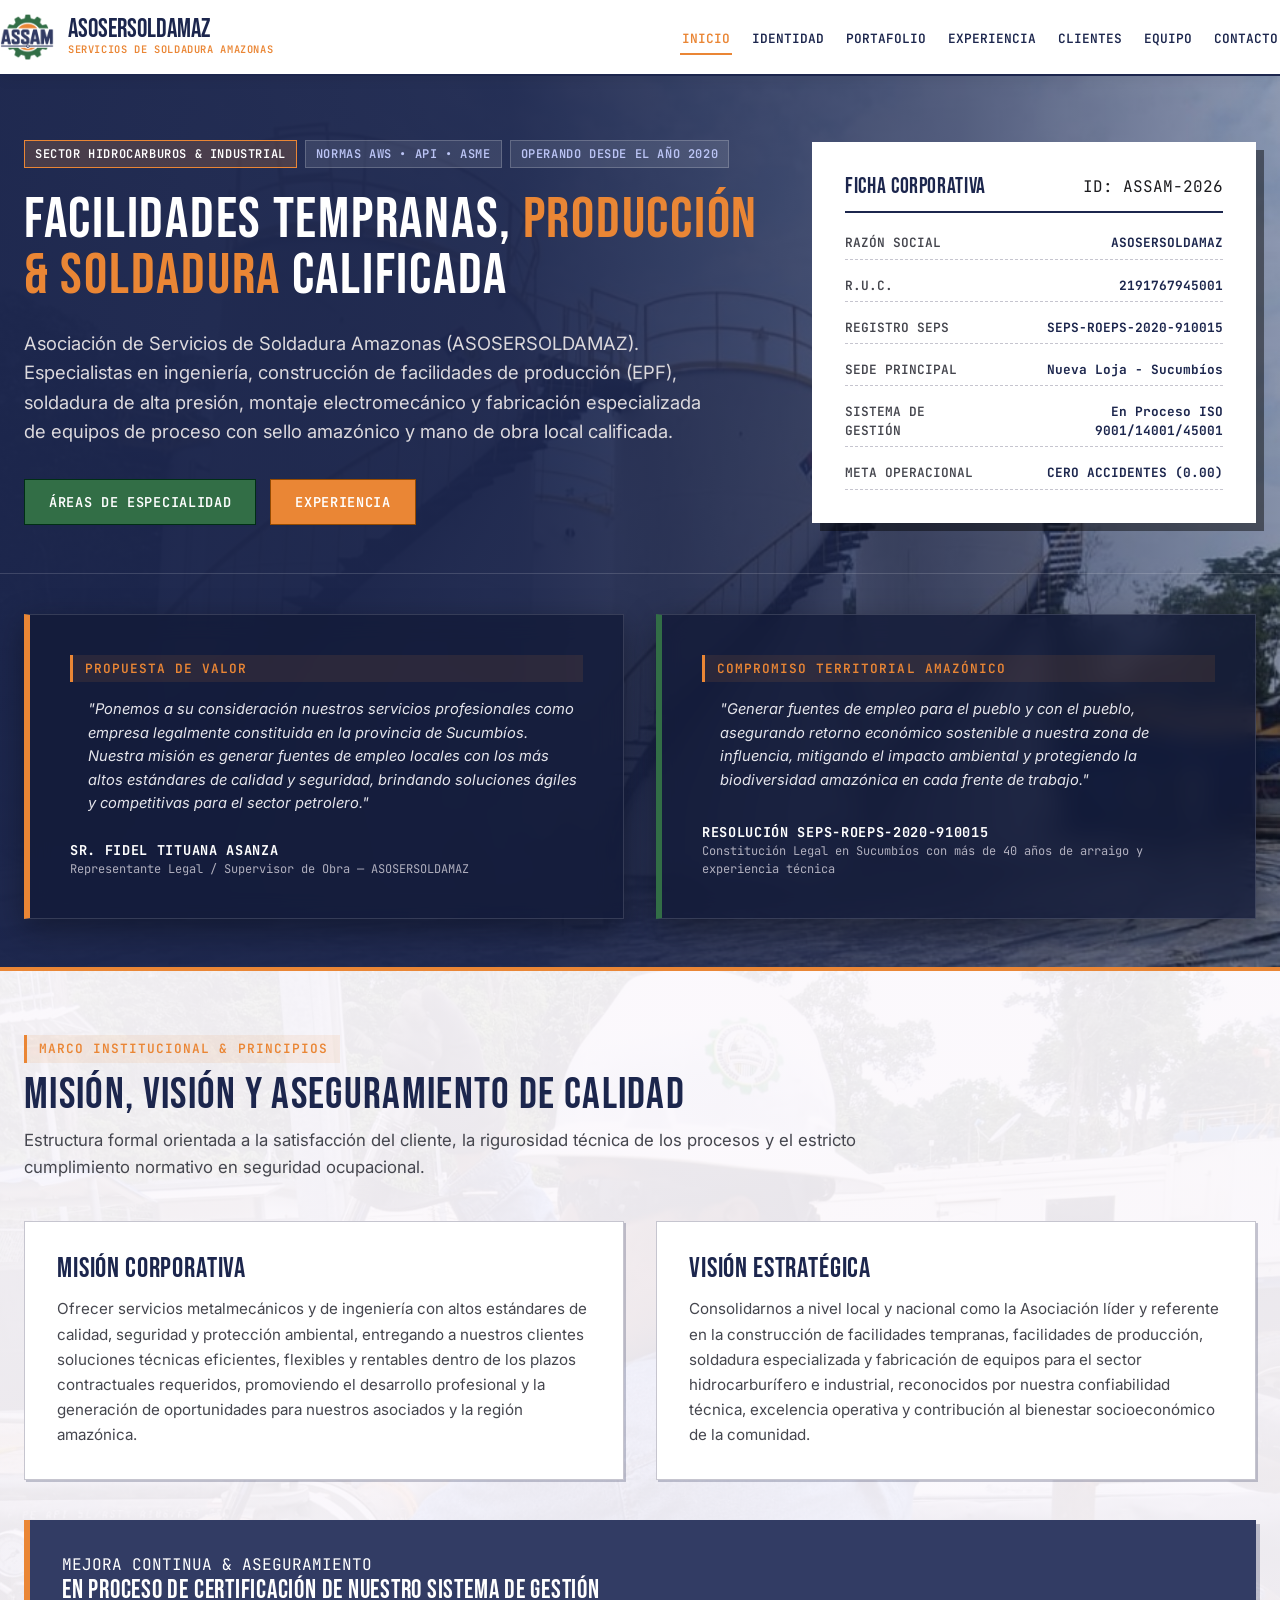
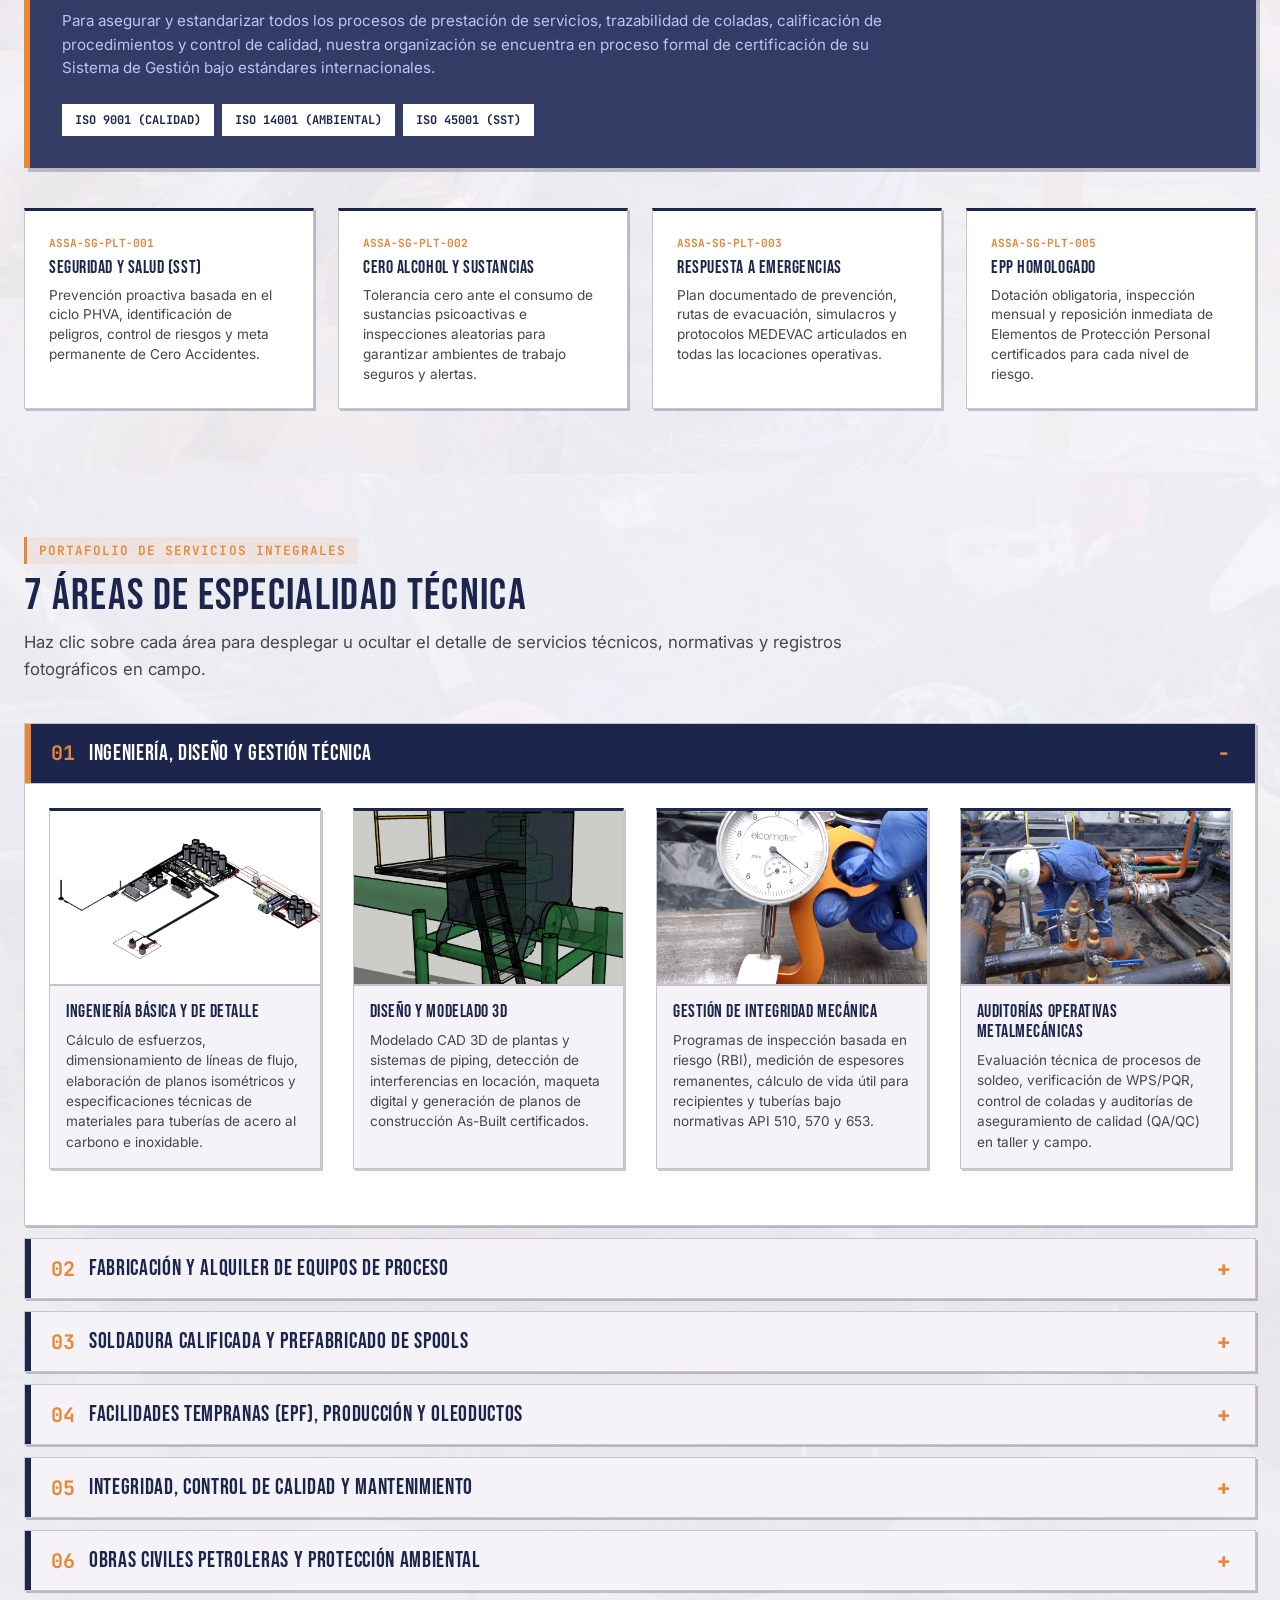
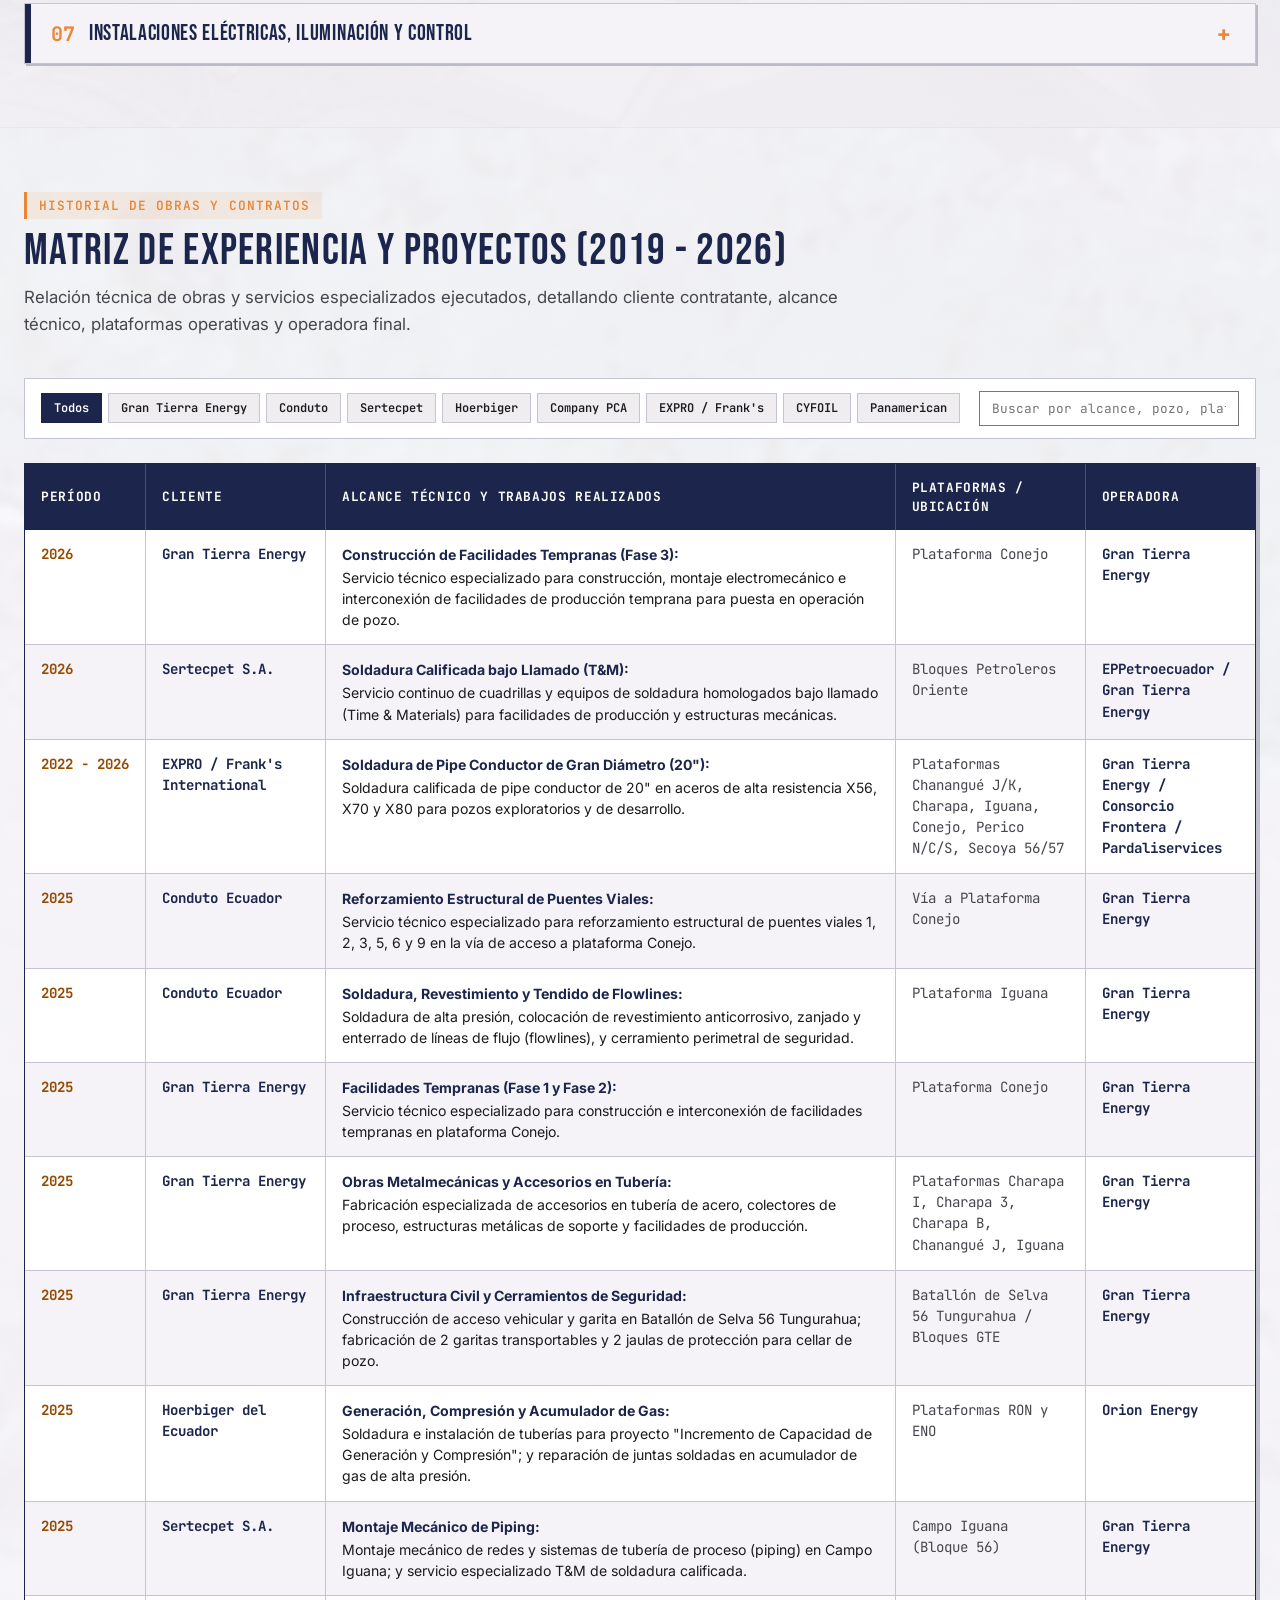
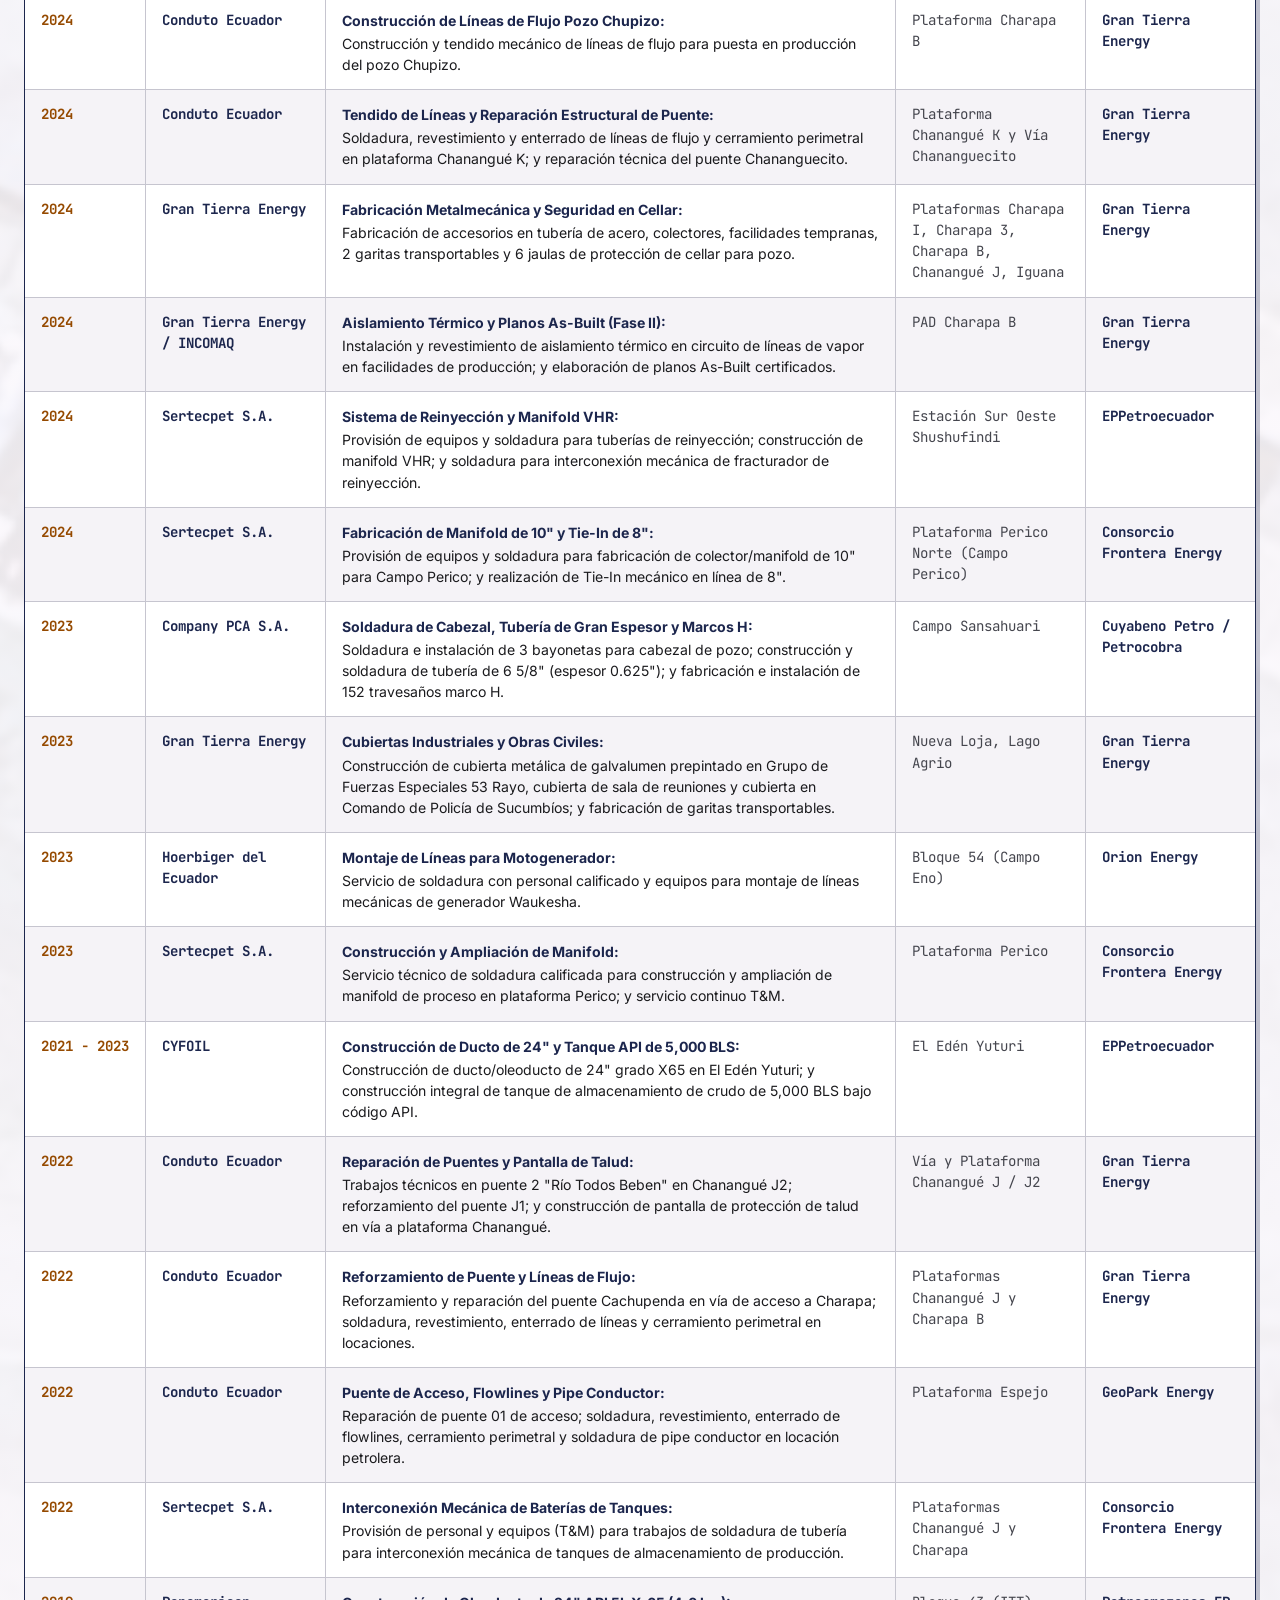
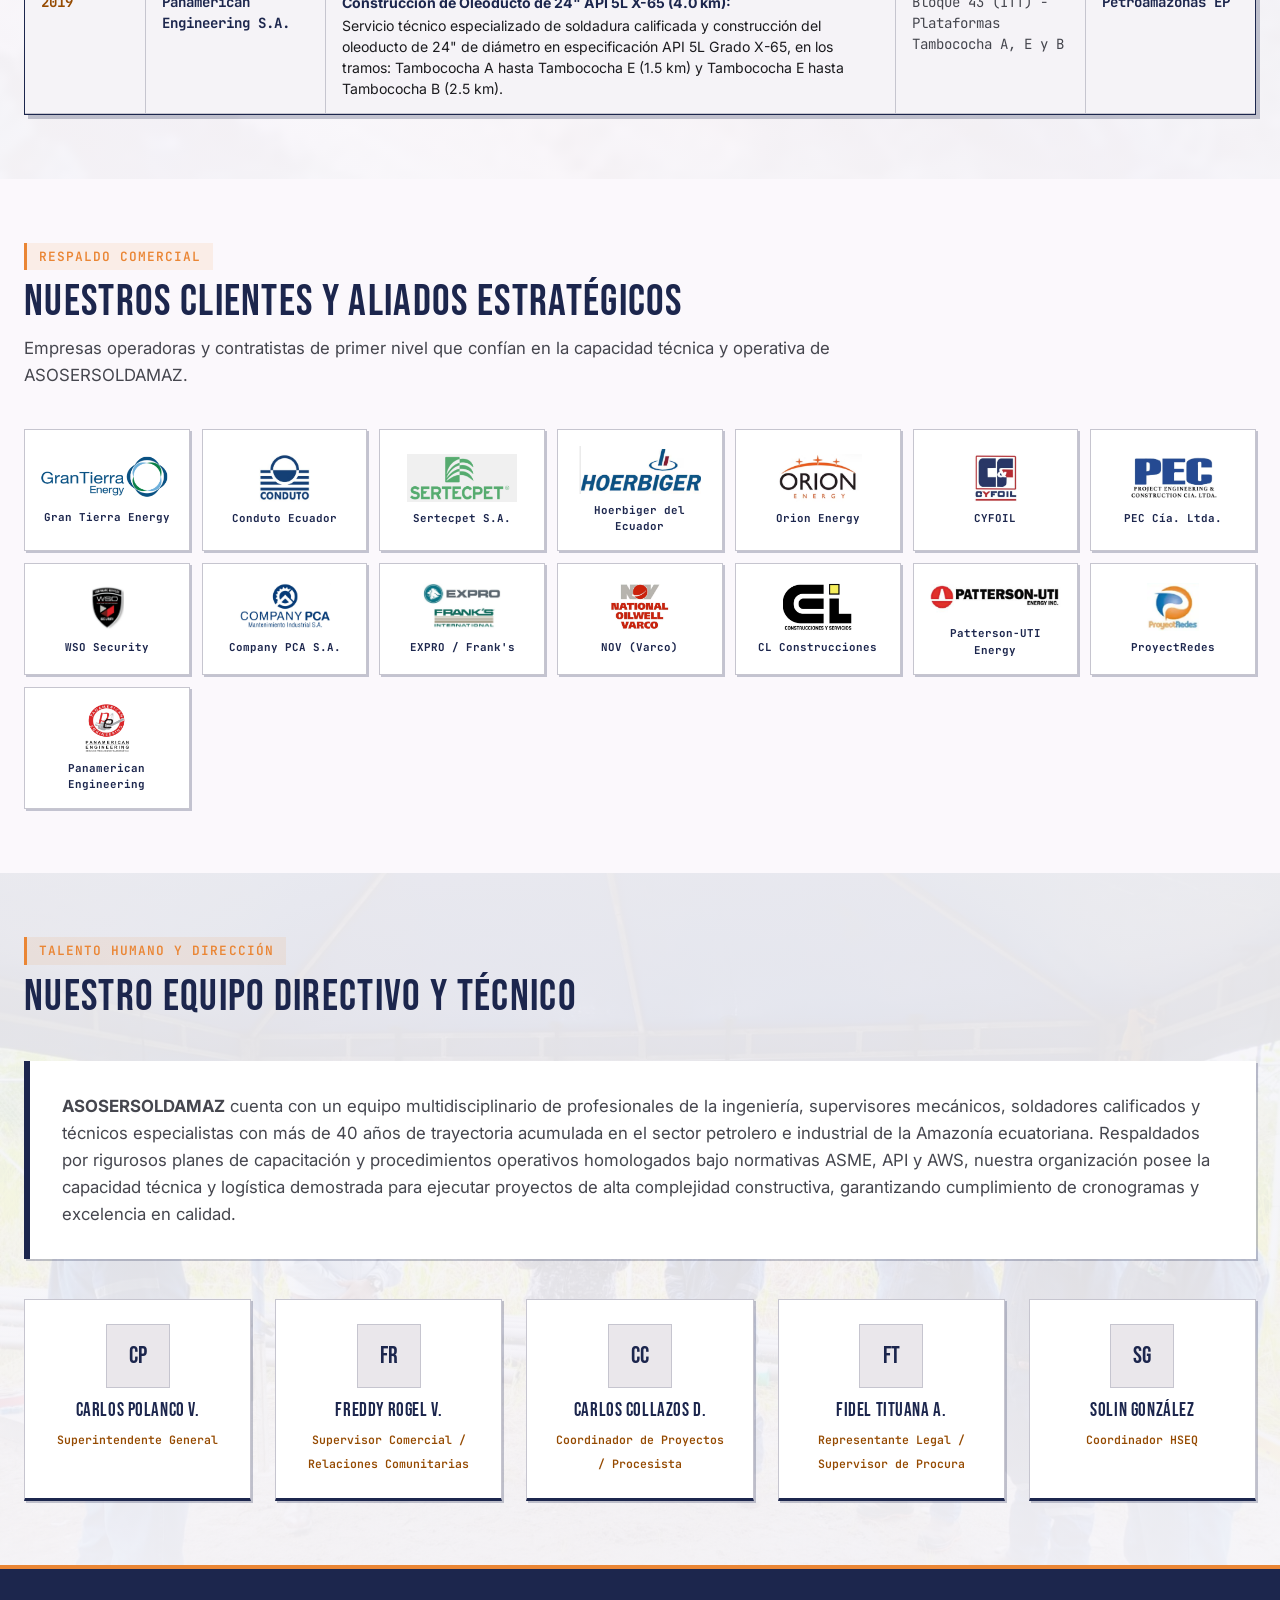
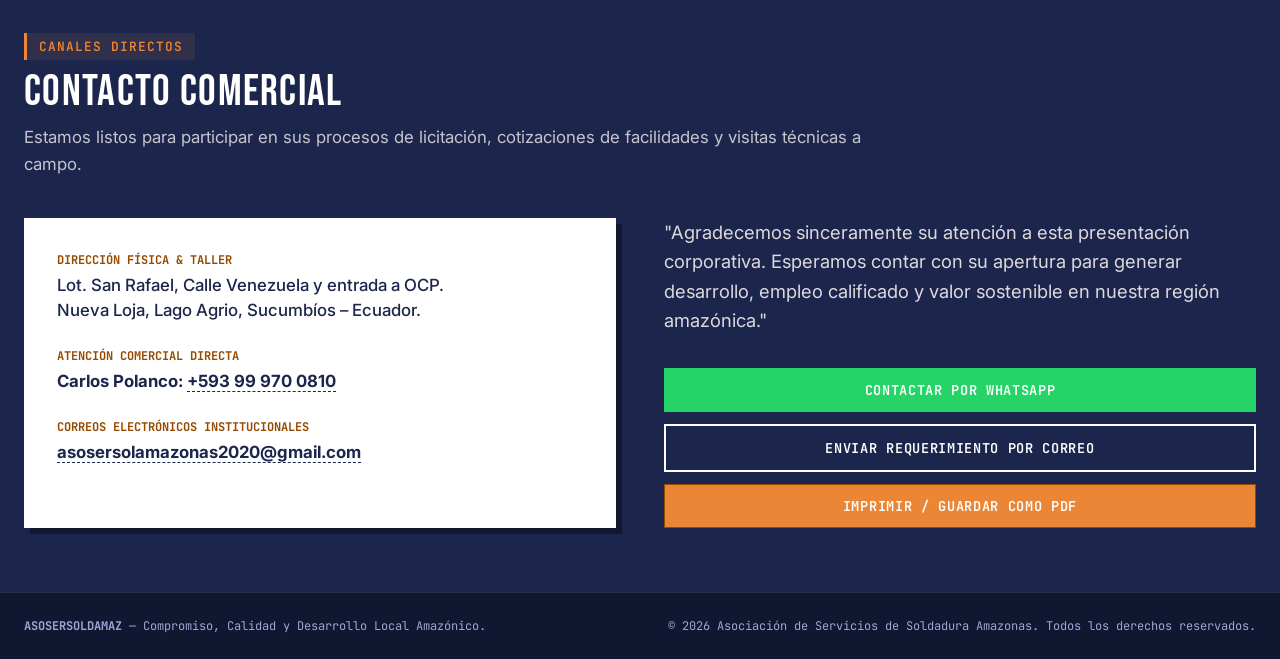
==== commit 2be67bcd: "Correct CYFOIL project dates to 2021 - 2023 and re-sort chronologically" ====
--- a/index.html
+++ b/index.html
@@ -798,15 +798,6 @@
               </td>
 <td class="col-location">Bloques Petroleros Oriente</td>
 <td class="col-operator">EPPetroecuador / Gran Tierra Energy</td>
-</tr><tr data-client="CYFOIL">
-<td class="col-year">2022 - 2026</td>
-<td class="col-client">CYFOIL</td>
-<td class="col-scope">
-<strong>Construcción de Ducto de 24" y Tanque API de 5,000 BLS:</strong>
-                Construcción de ducto/oleoducto de 24" grado X65 en El Edén Yuturi; y construcción integral de tanque de almacenamiento de crudo de 5,000 BLS bajo código API.
-              </td>
-<td class="col-location">El Edén Yuturi</td>
-<td class="col-operator">EPPetroecuador</td>
 </tr><tr data-client="EXPRO">
 <td class="col-year">2022 - 2026</td>
 <td class="col-client">EXPRO / Frank's International</td>
@@ -969,6 +960,15 @@
               </td>
 <td class="col-location">Plataforma Perico</td>
 <td class="col-operator">Consorcio Frontera Energy</td>
+</tr><tr data-client="CYFOIL">
+<td class="col-year">2021 - 2023</td>
+<td class="col-client">CYFOIL</td>
+<td class="col-scope">
+<strong>Construcción de Ducto de 24" y Tanque API de 5,000 BLS:</strong>
+                Construcción de ducto/oleoducto de 24" grado X65 en El Edén Yuturi; y construcción integral de tanque de almacenamiento de crudo de 5,000 BLS bajo código API.
+              </td>
+<td class="col-location">El Edén Yuturi</td>
+<td class="col-operator">EPPetroecuador</td>
 </tr><tr data-client="Conduto">
 <td class="col-year">2022</td>
 <td class="col-client">Conduto Ecuador</td>
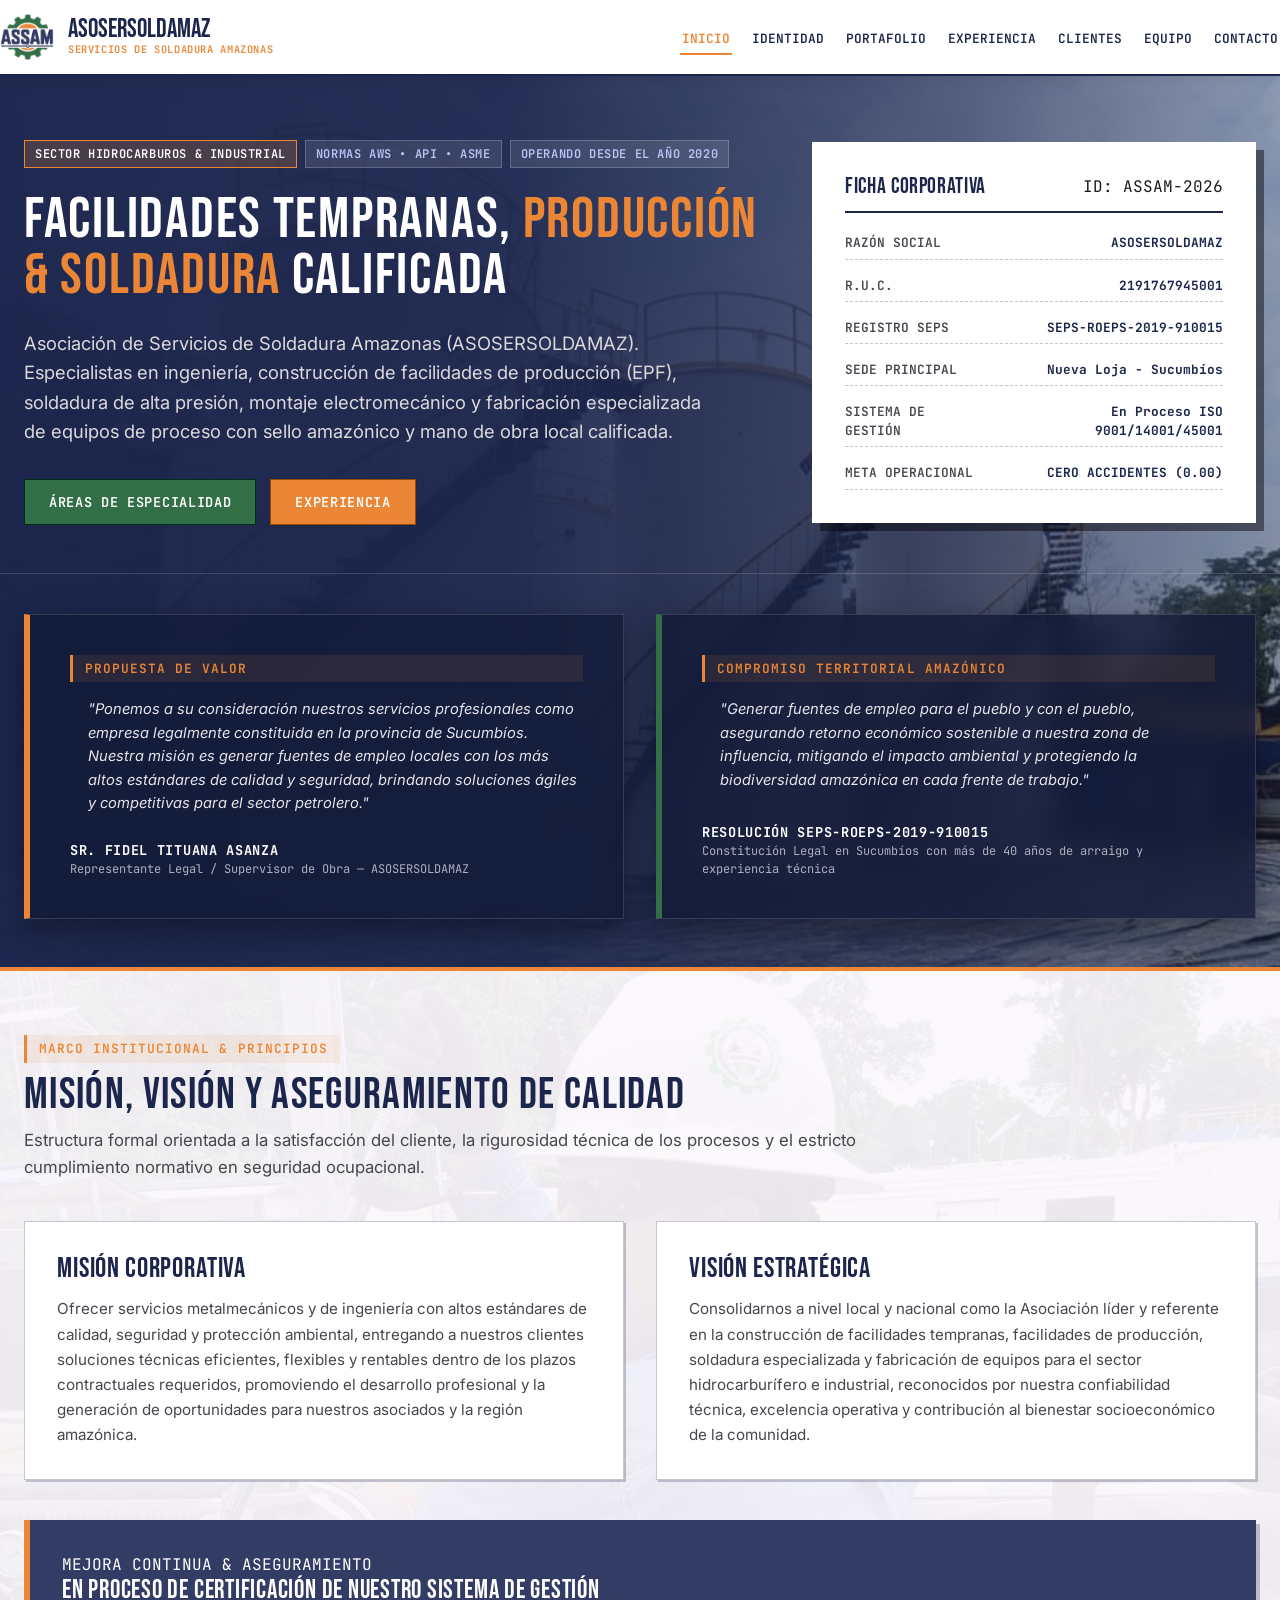
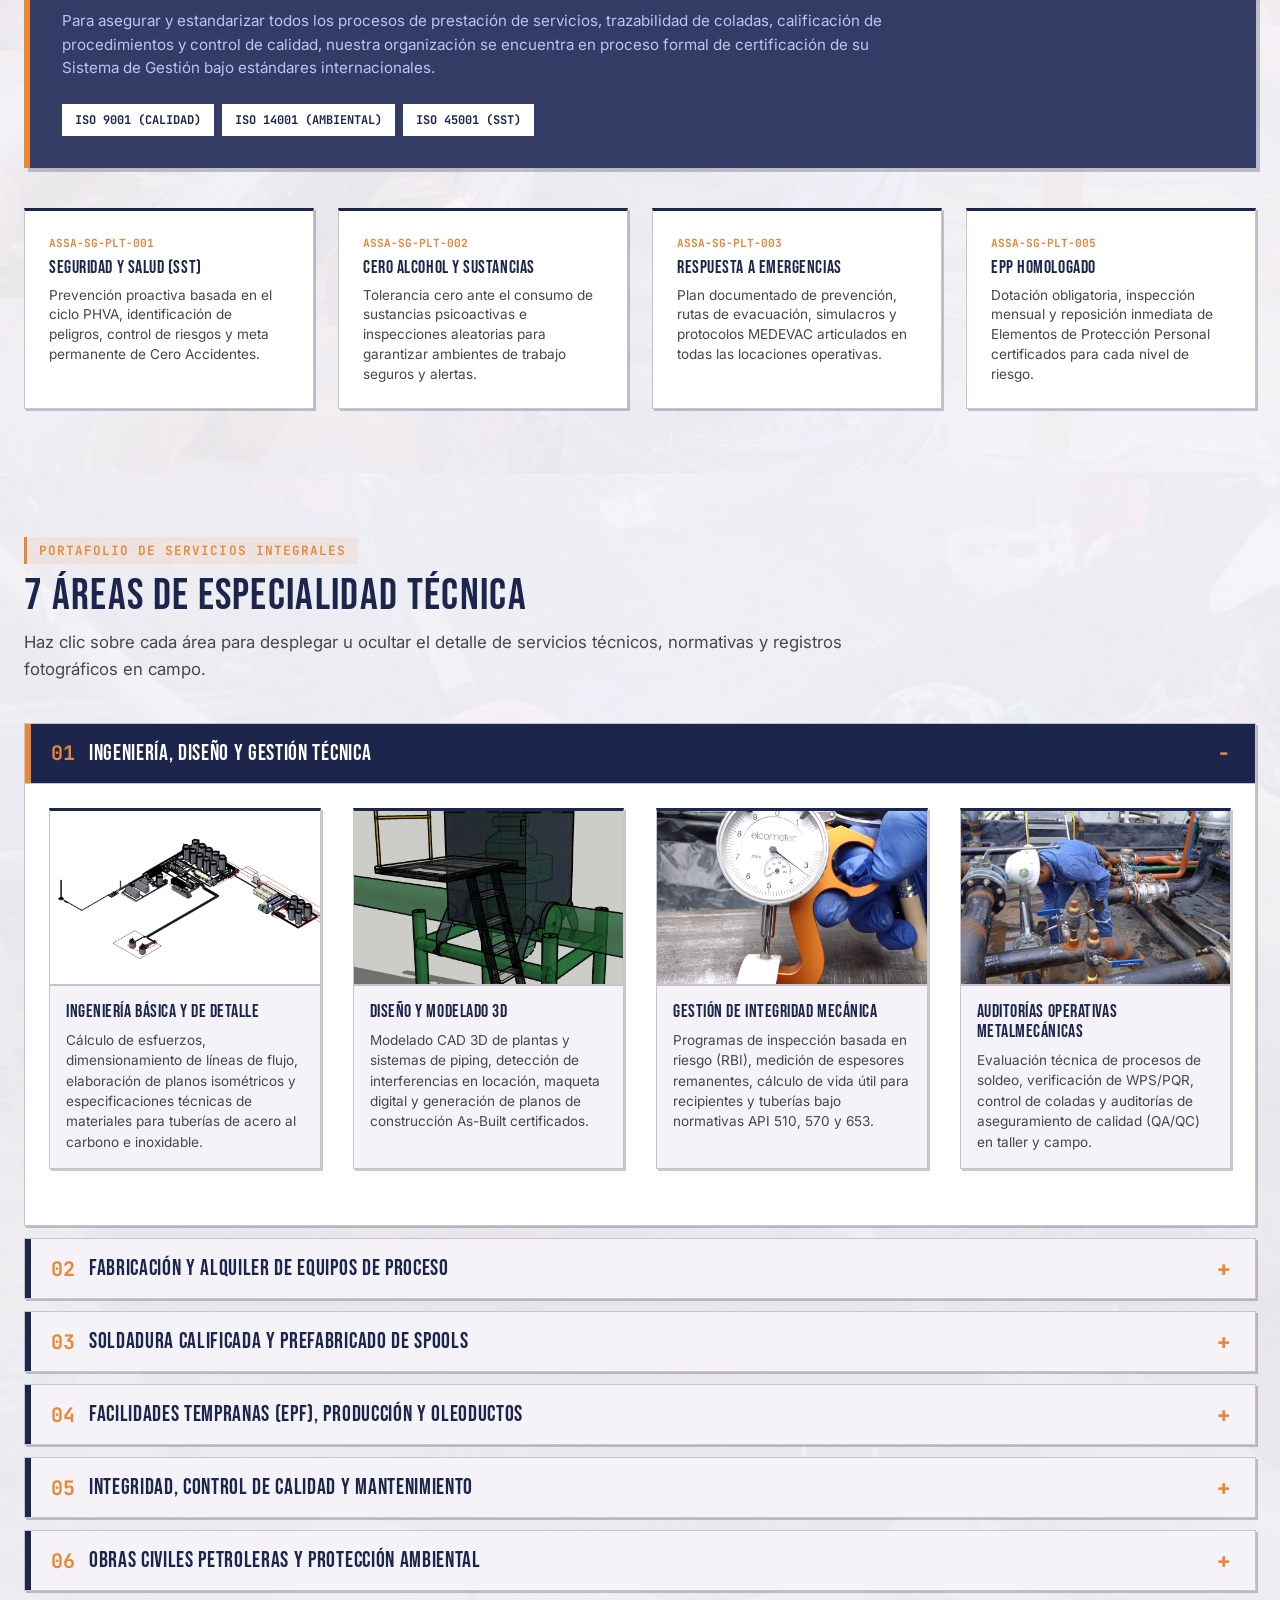
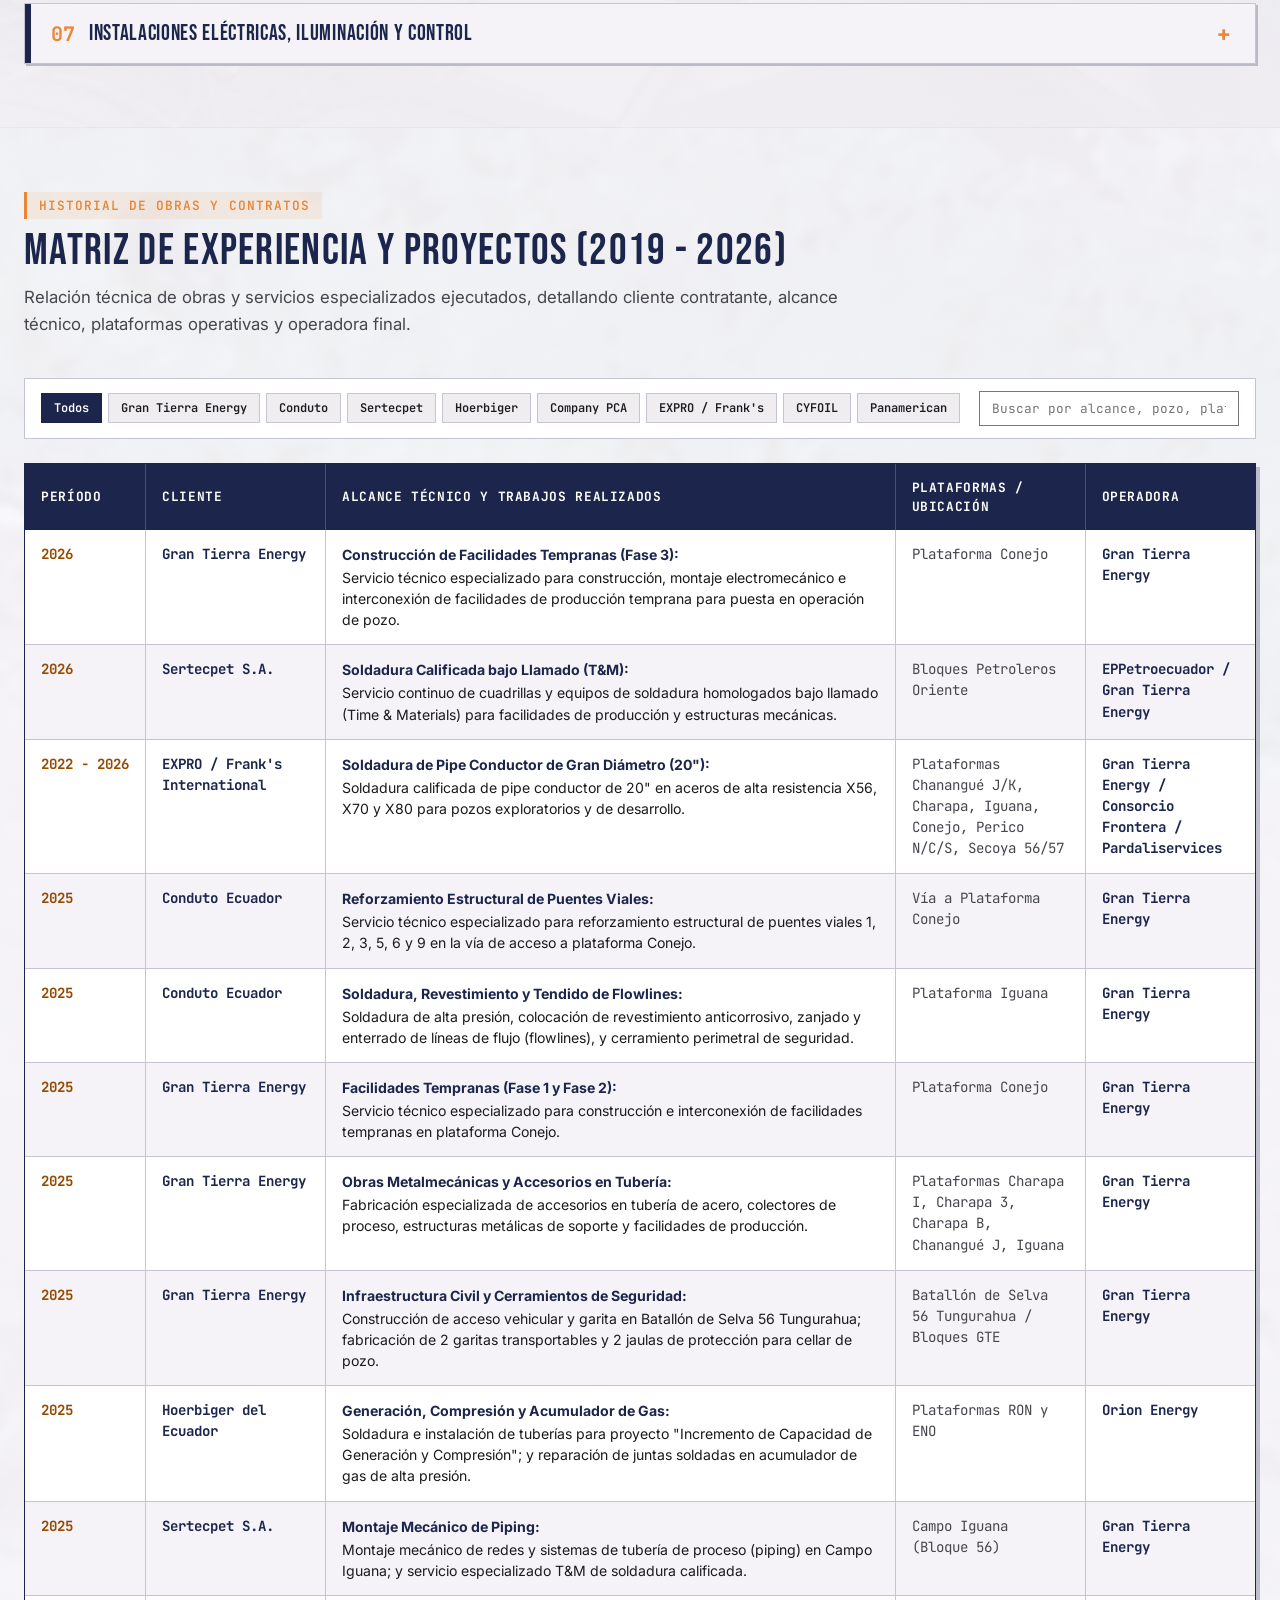
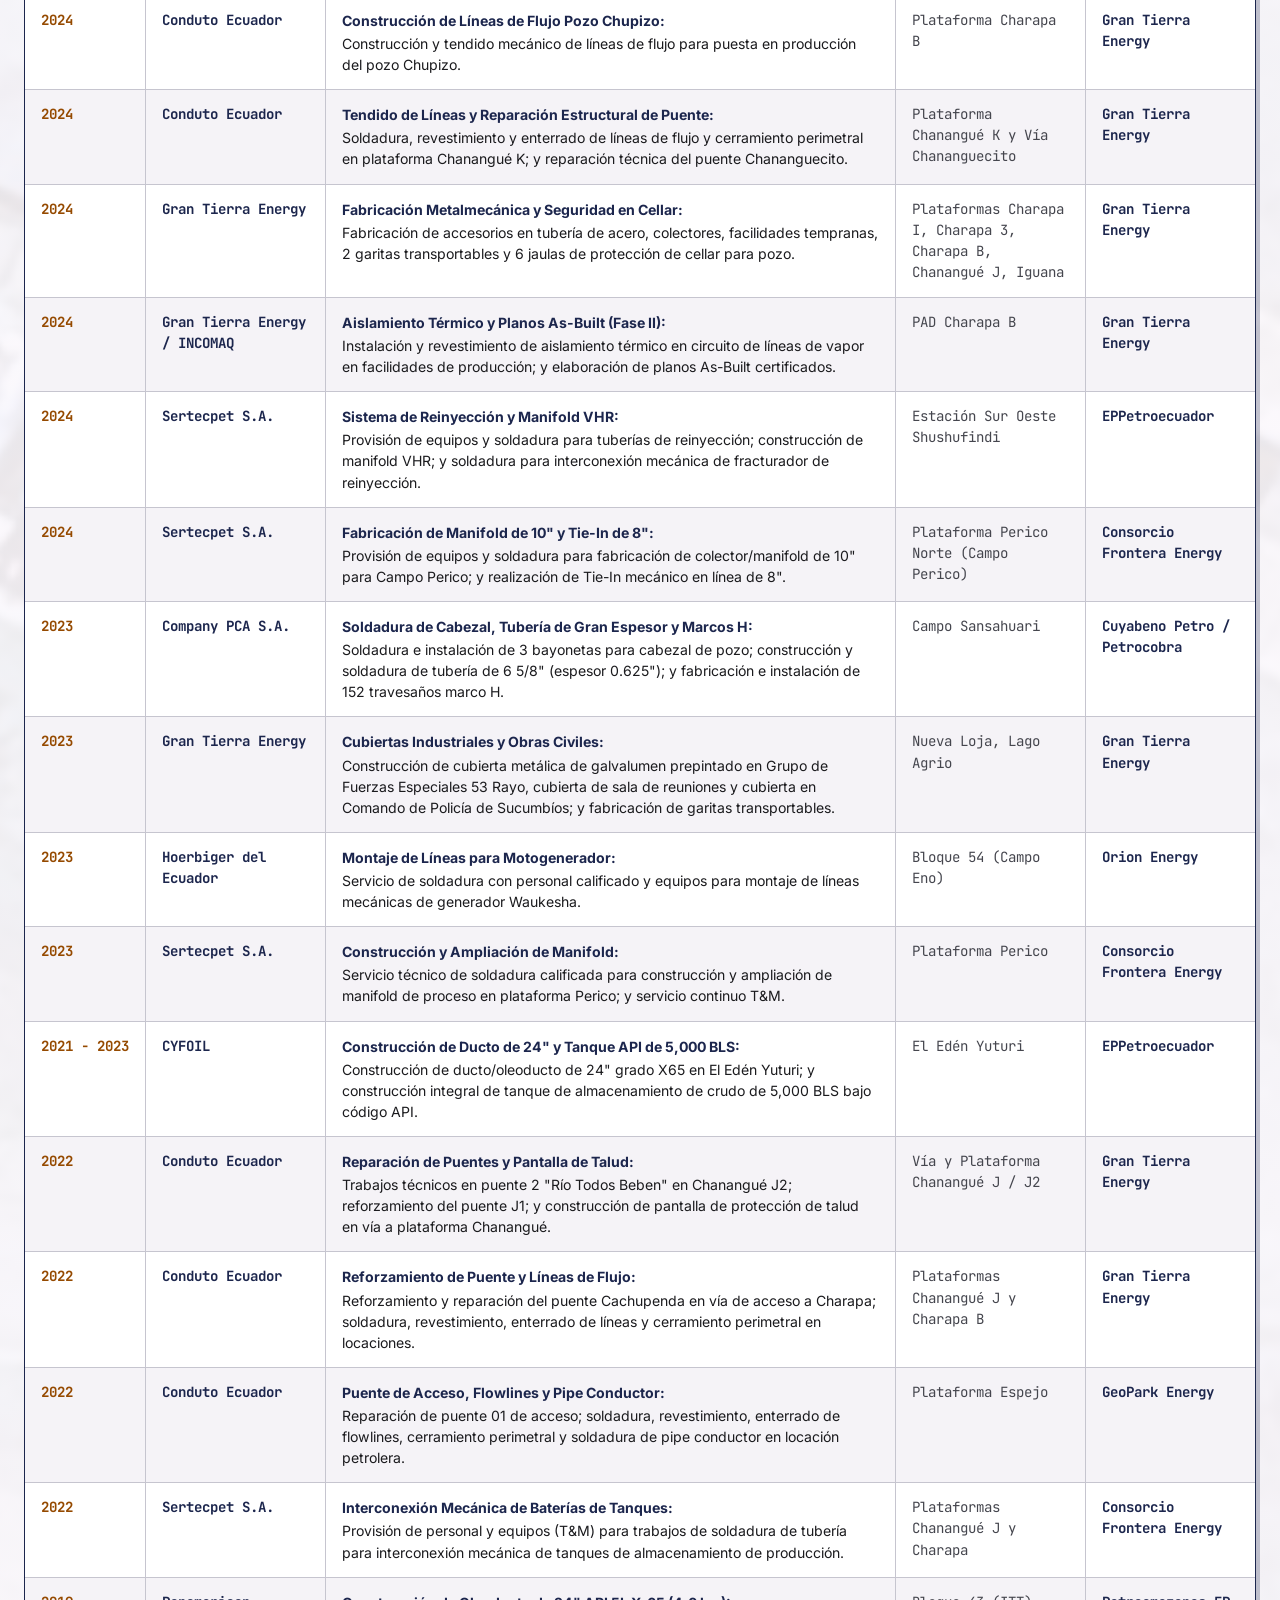
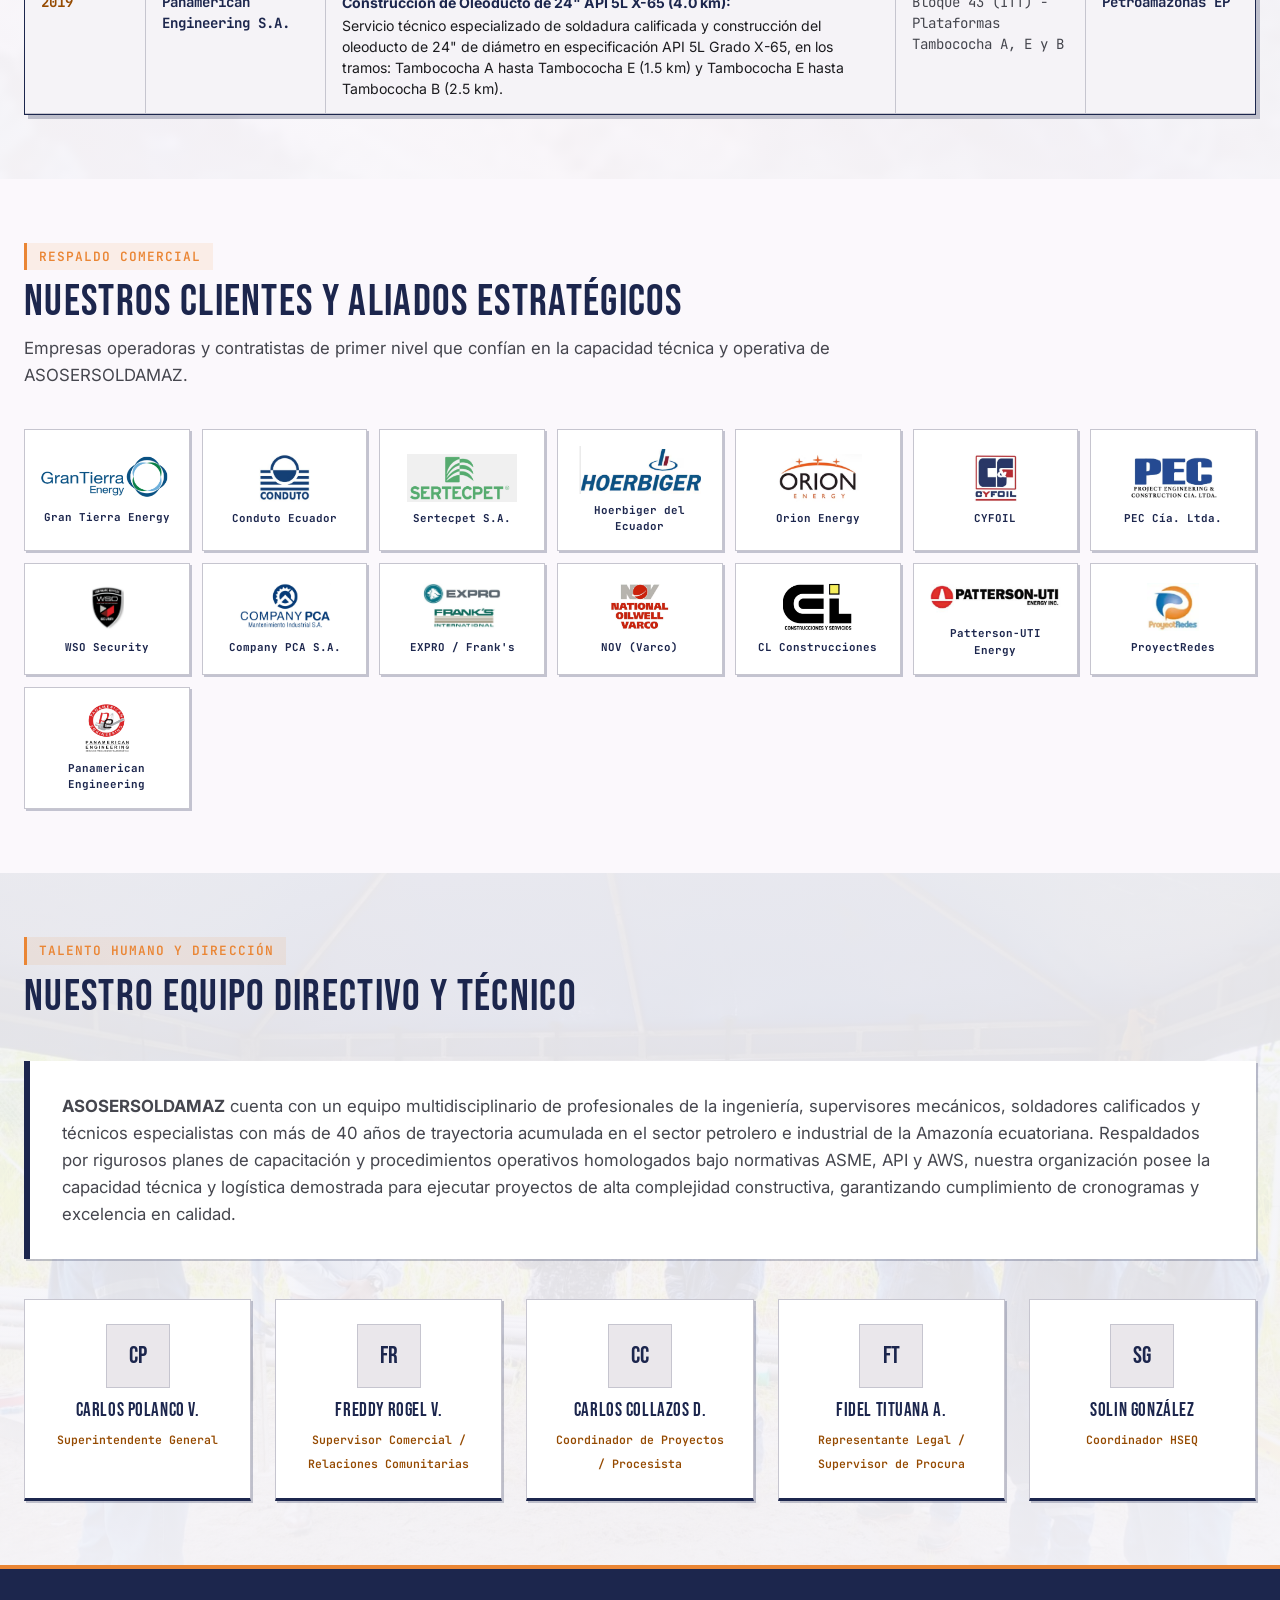
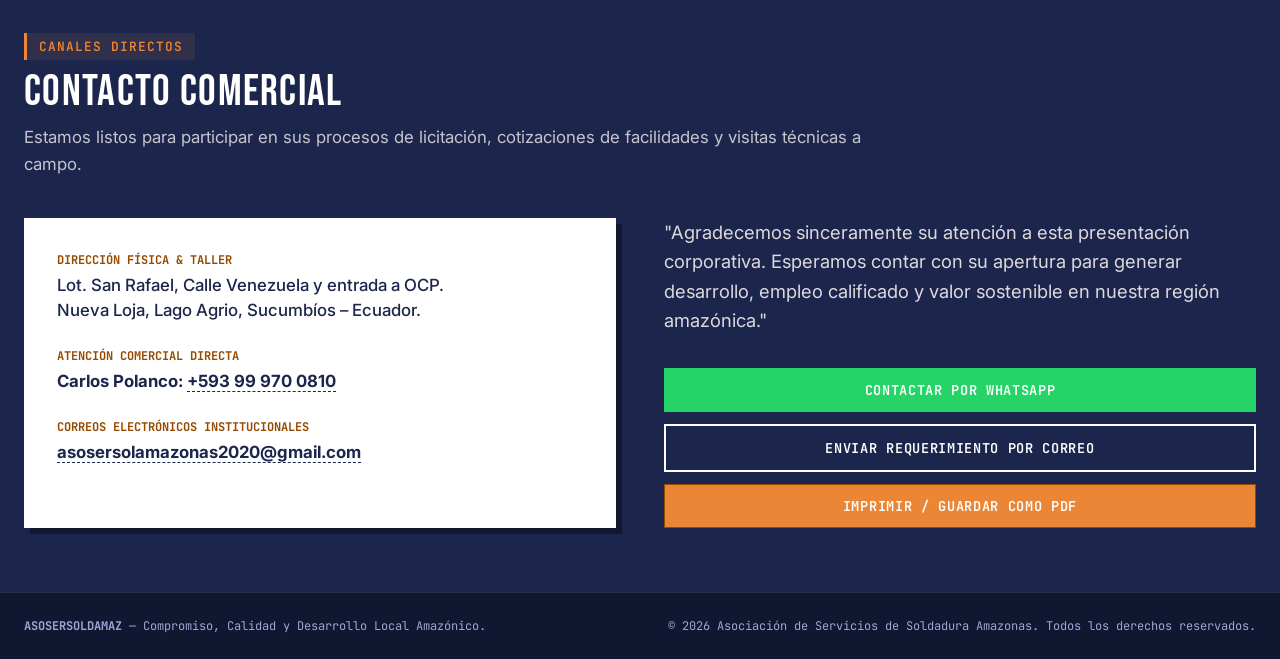
==== commit 516e3fa2: "index.html" ====
--- a/index.html
+++ b/index.html
@@ -79,7 +79,7 @@
 </li>
 <li class="hero-spec-item">
 <span class="hero-spec-label">REGISTRO SEPS</span>
-<span class="hero-spec-value">SEPS-ROEPS-2020-910015</span>
+<span class="hero-spec-value">SEPS-ROEPS-2019-910015</span>
 </li>
 <li class="hero-spec-item">
 <span class="hero-spec-label">SEDE PRINCIPAL</span>
@@ -113,7 +113,7 @@
 <p class="value-quote">
             "Generar fuentes de empleo para el pueblo y con el pueblo, asegurando retorno económico sostenible a nuestra zona de influencia, mitigando el impacto ambiental y protegiendo la biodiversidad amazónica en cada frente de trabajo."
           </p>
-<div class="value-author">RESOLUCIÓN SEPS-ROEPS-2020-910015</div>
+<div class="value-author">RESOLUCIÓN SEPS-ROEPS-2019-910015</div>
 <div class="value-sub">Constitución Legal en Sucumbíos con más de 40 años de arraigo y experiencia técnica</div>
 </div>
 </div>
